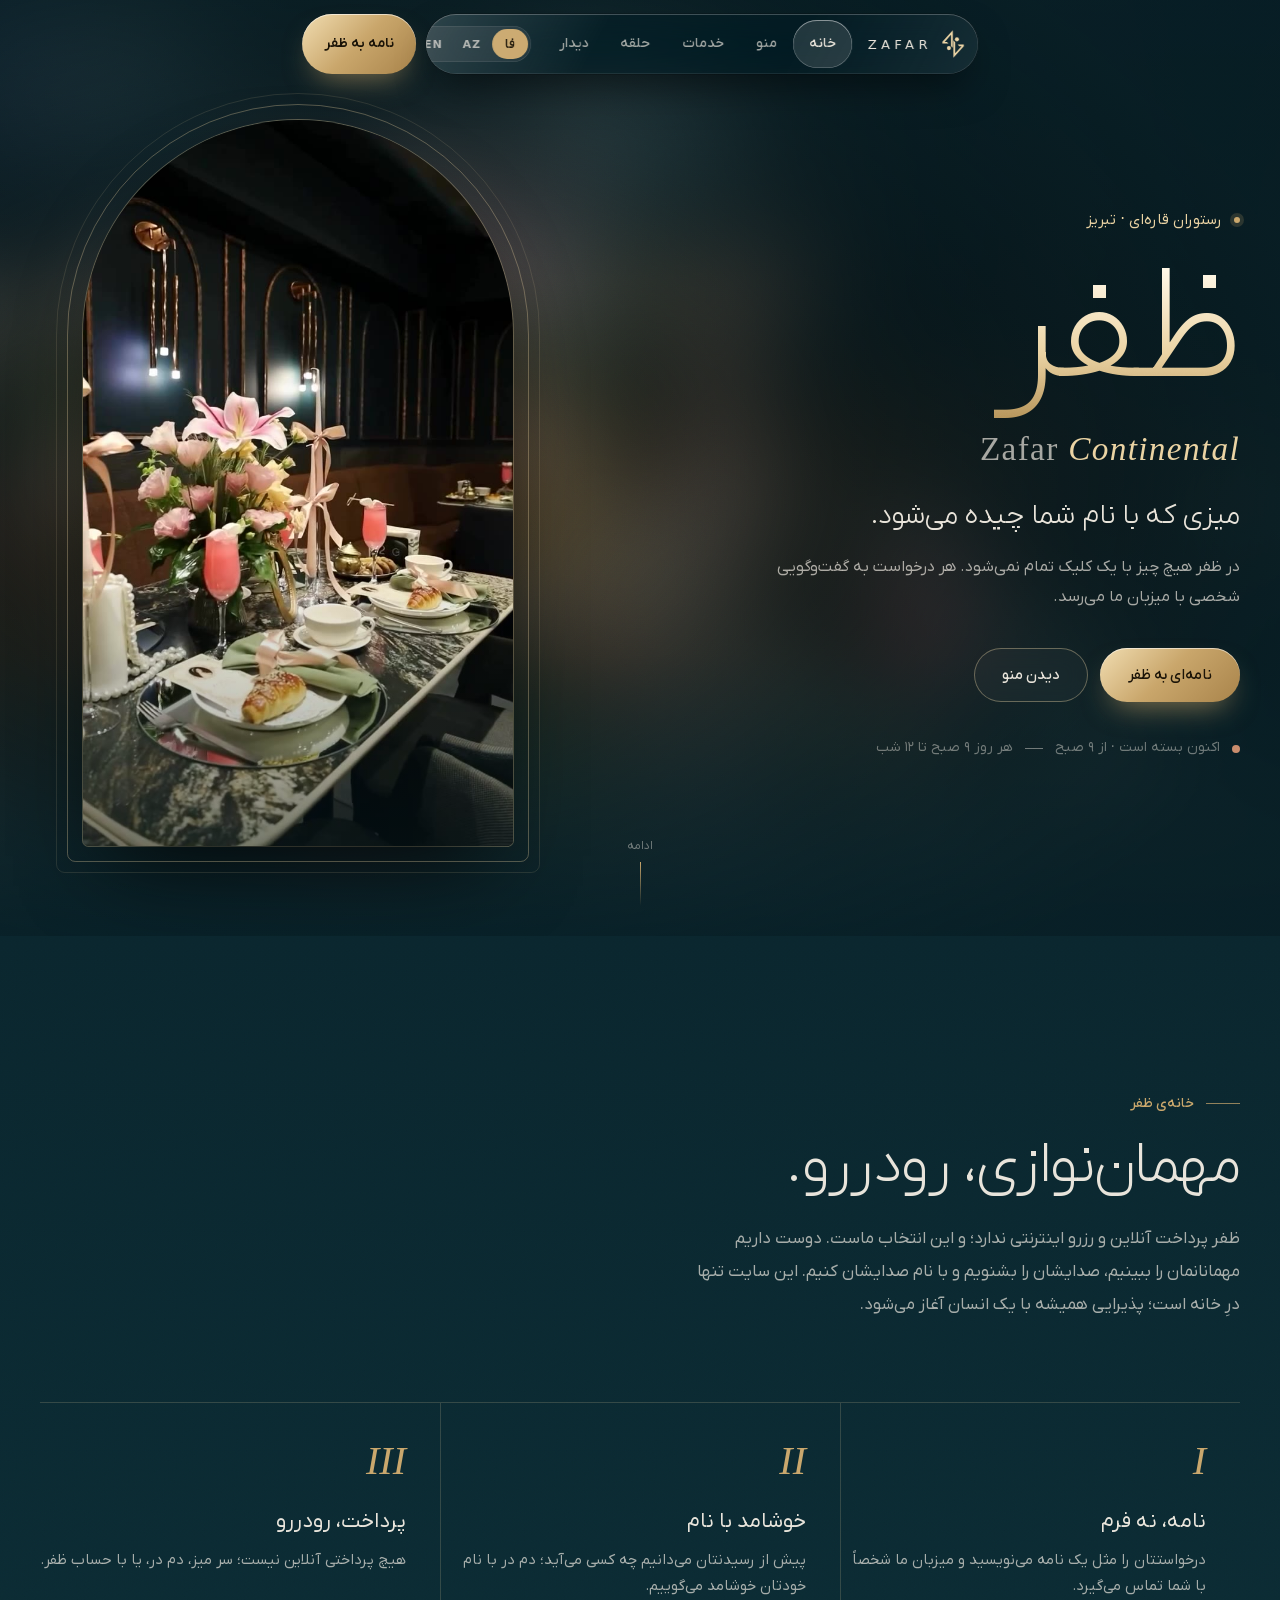
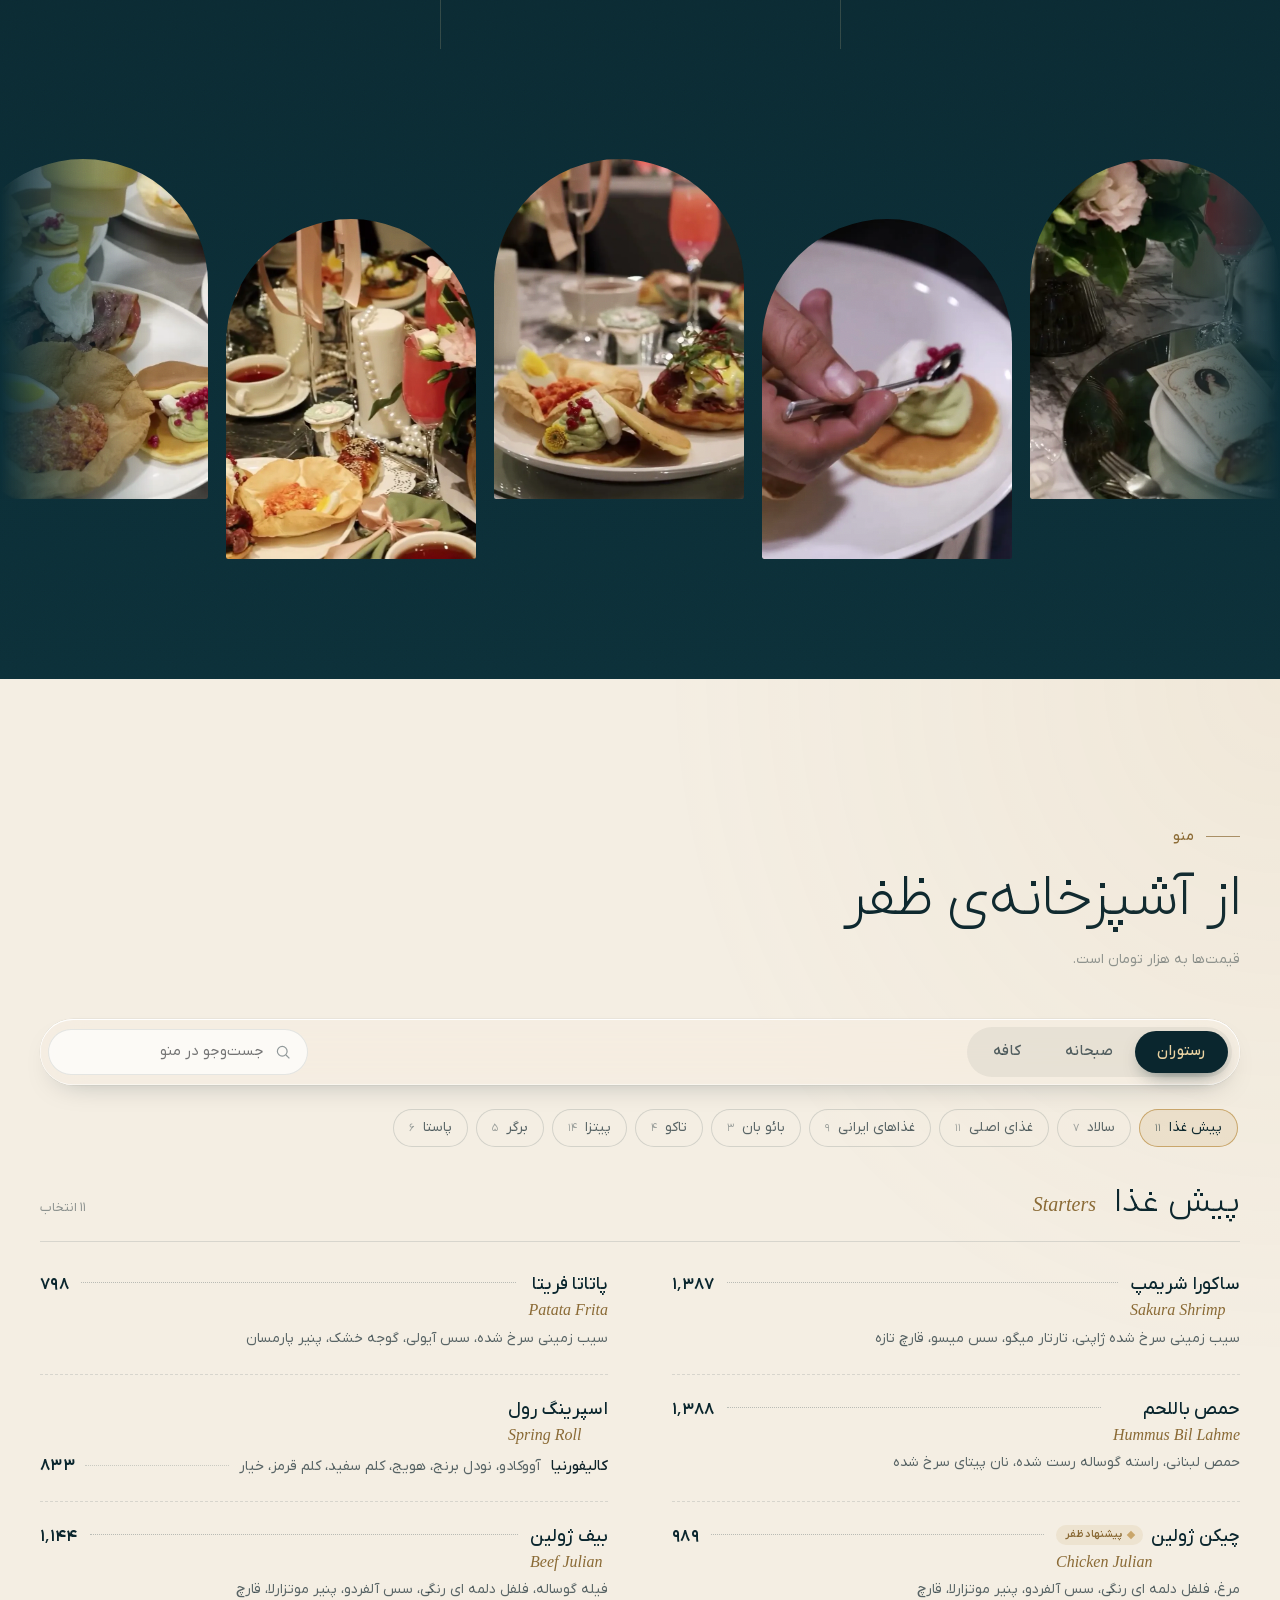
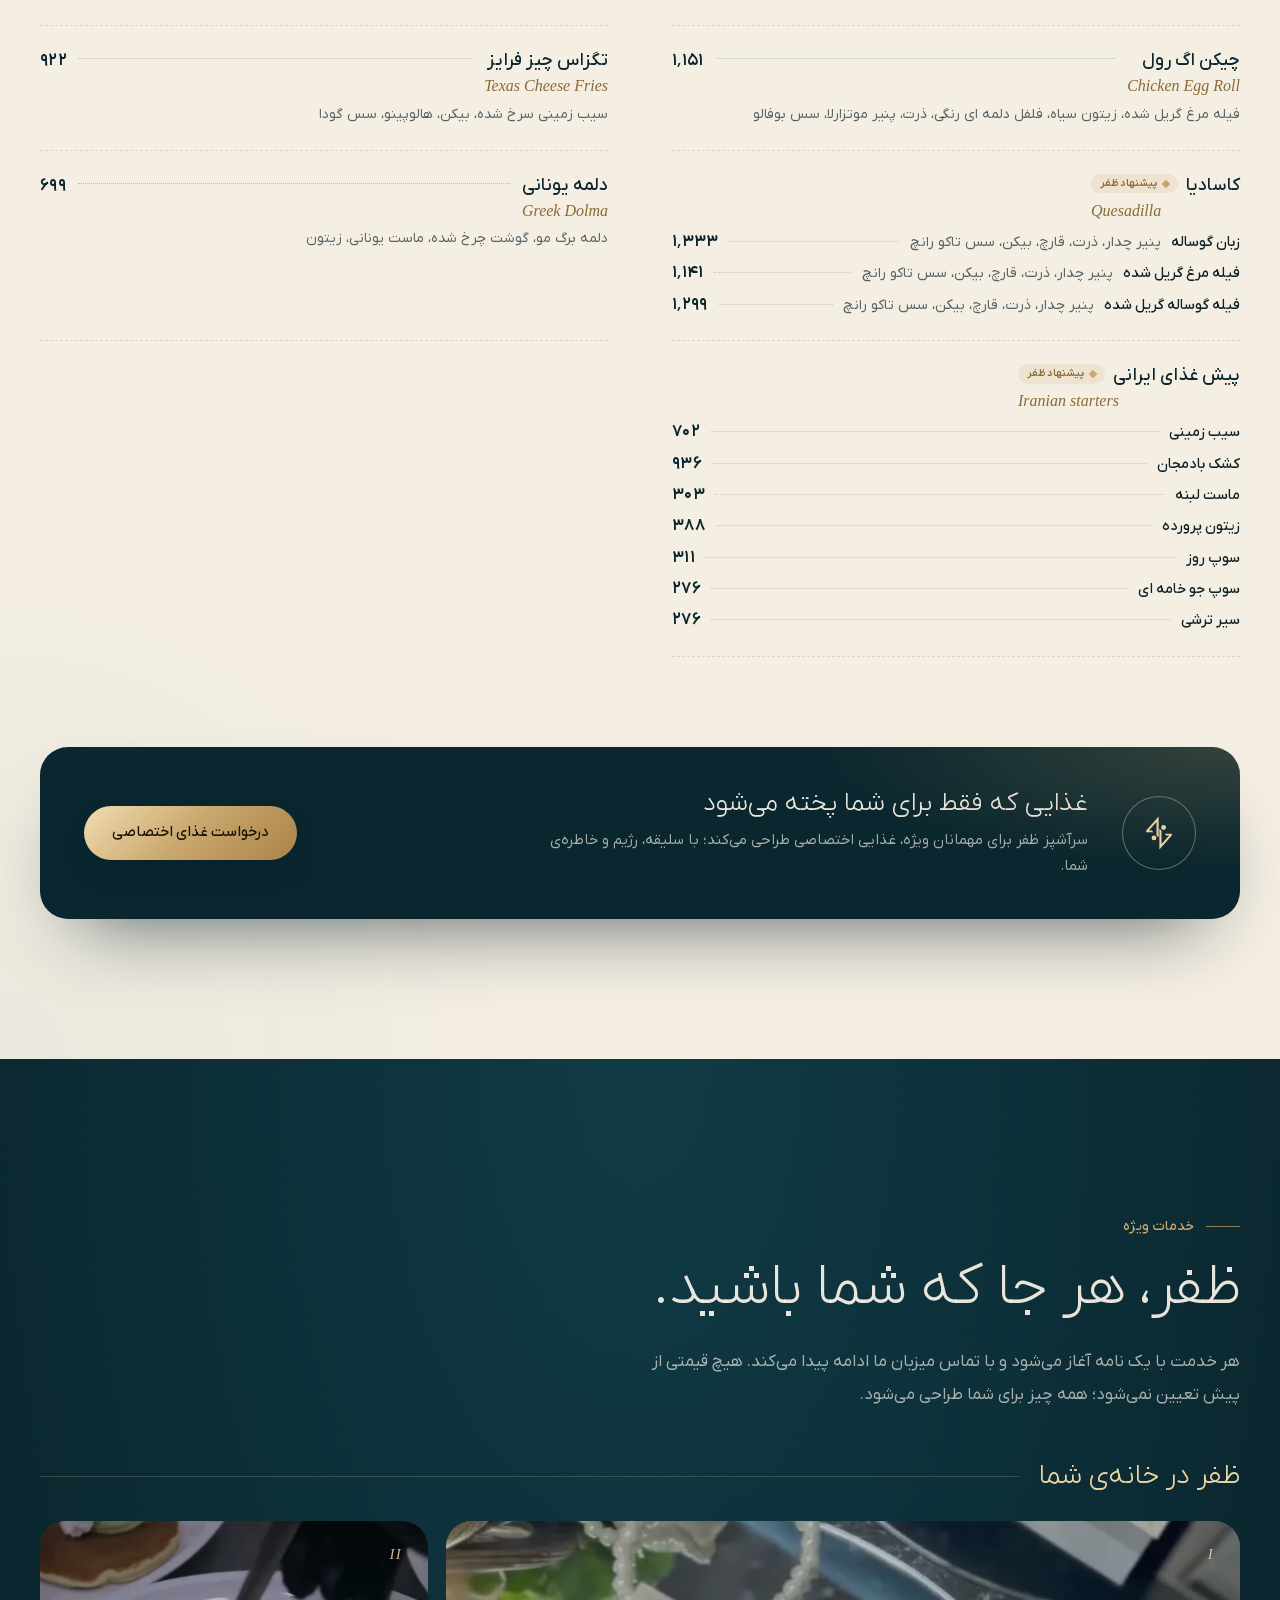
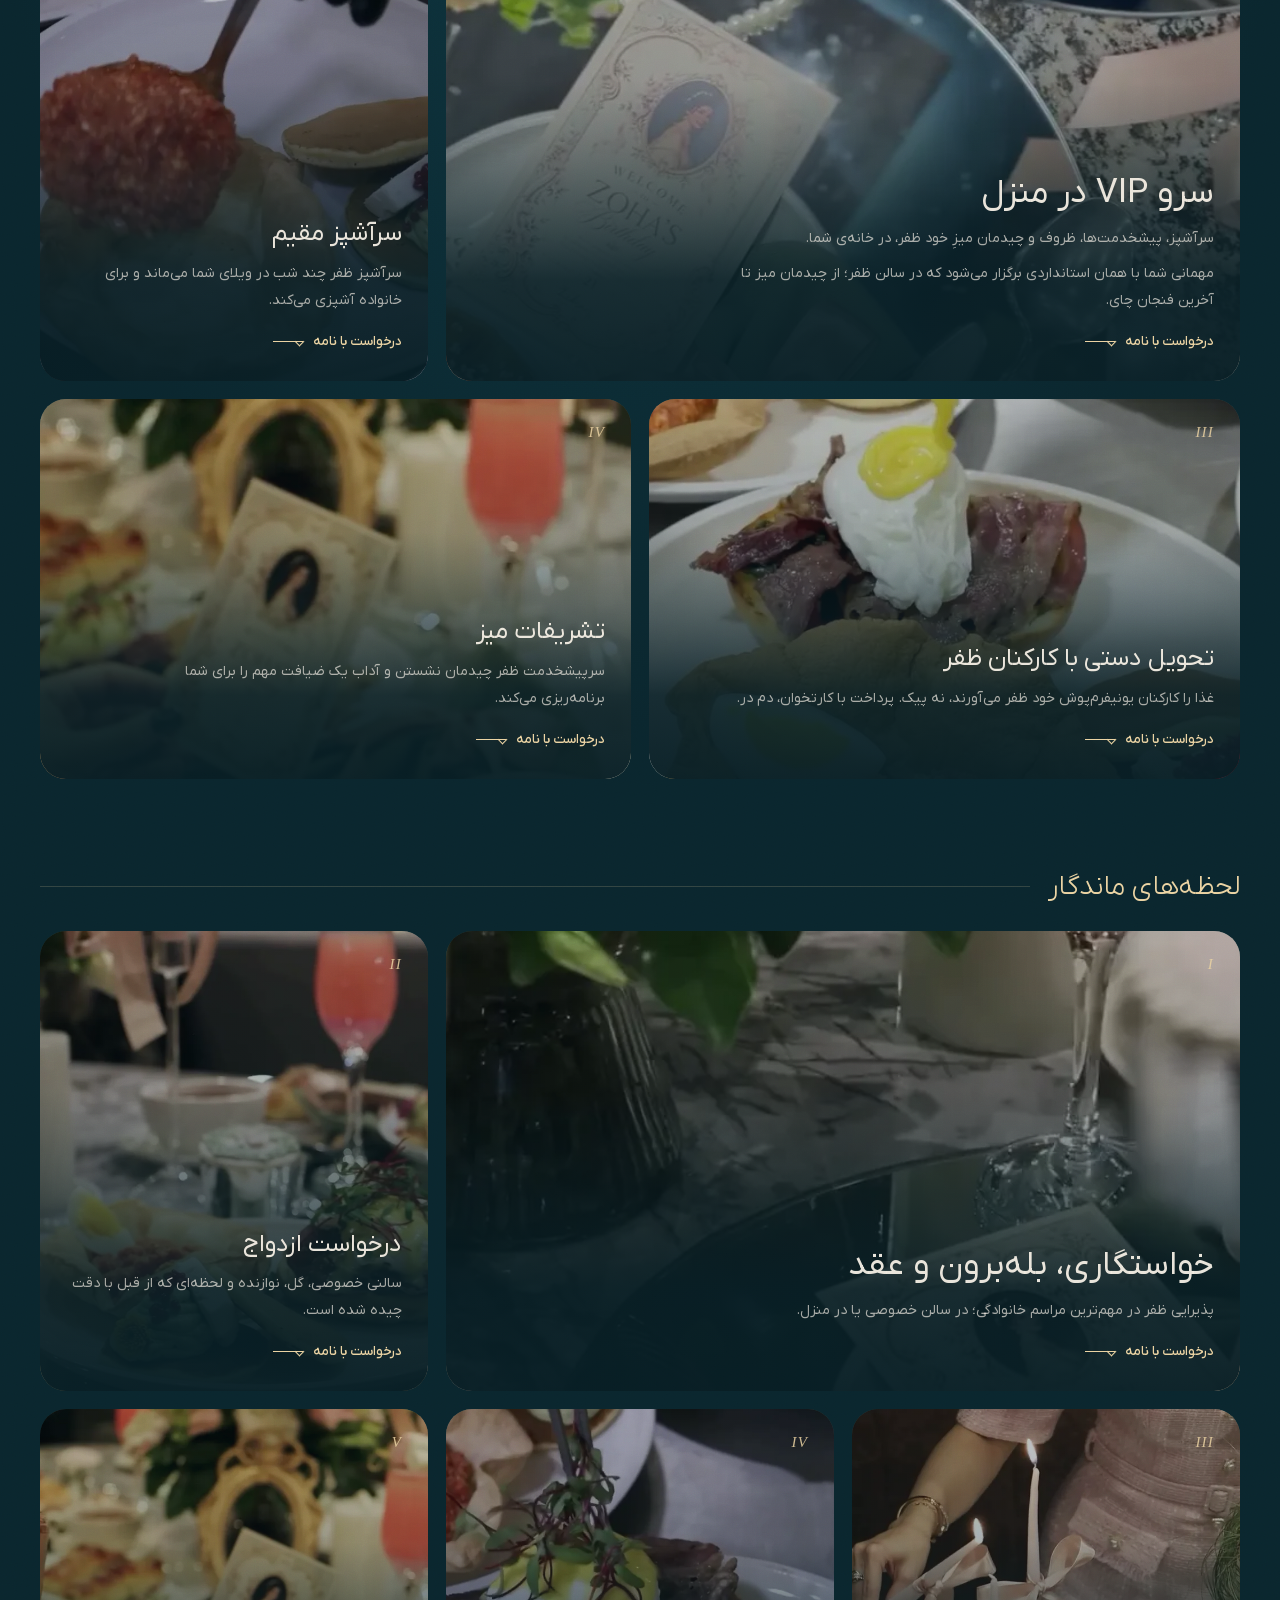
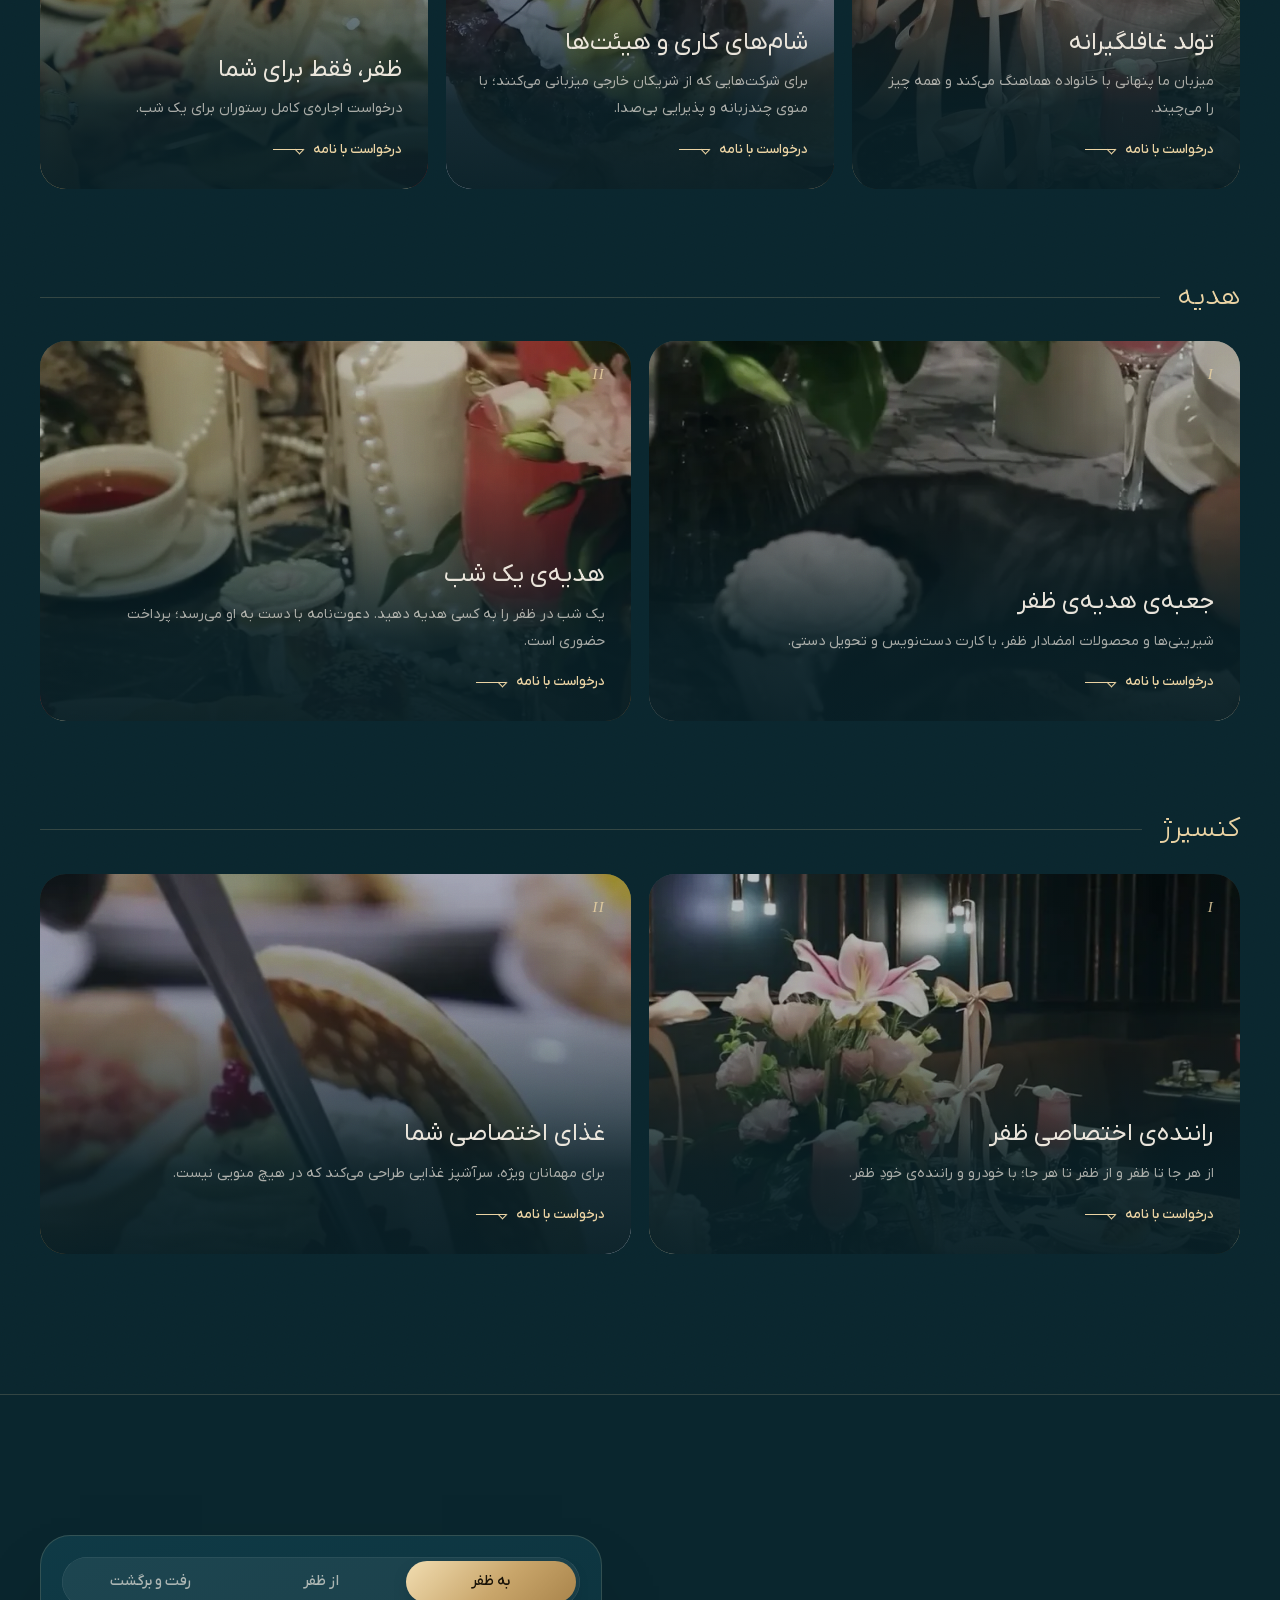
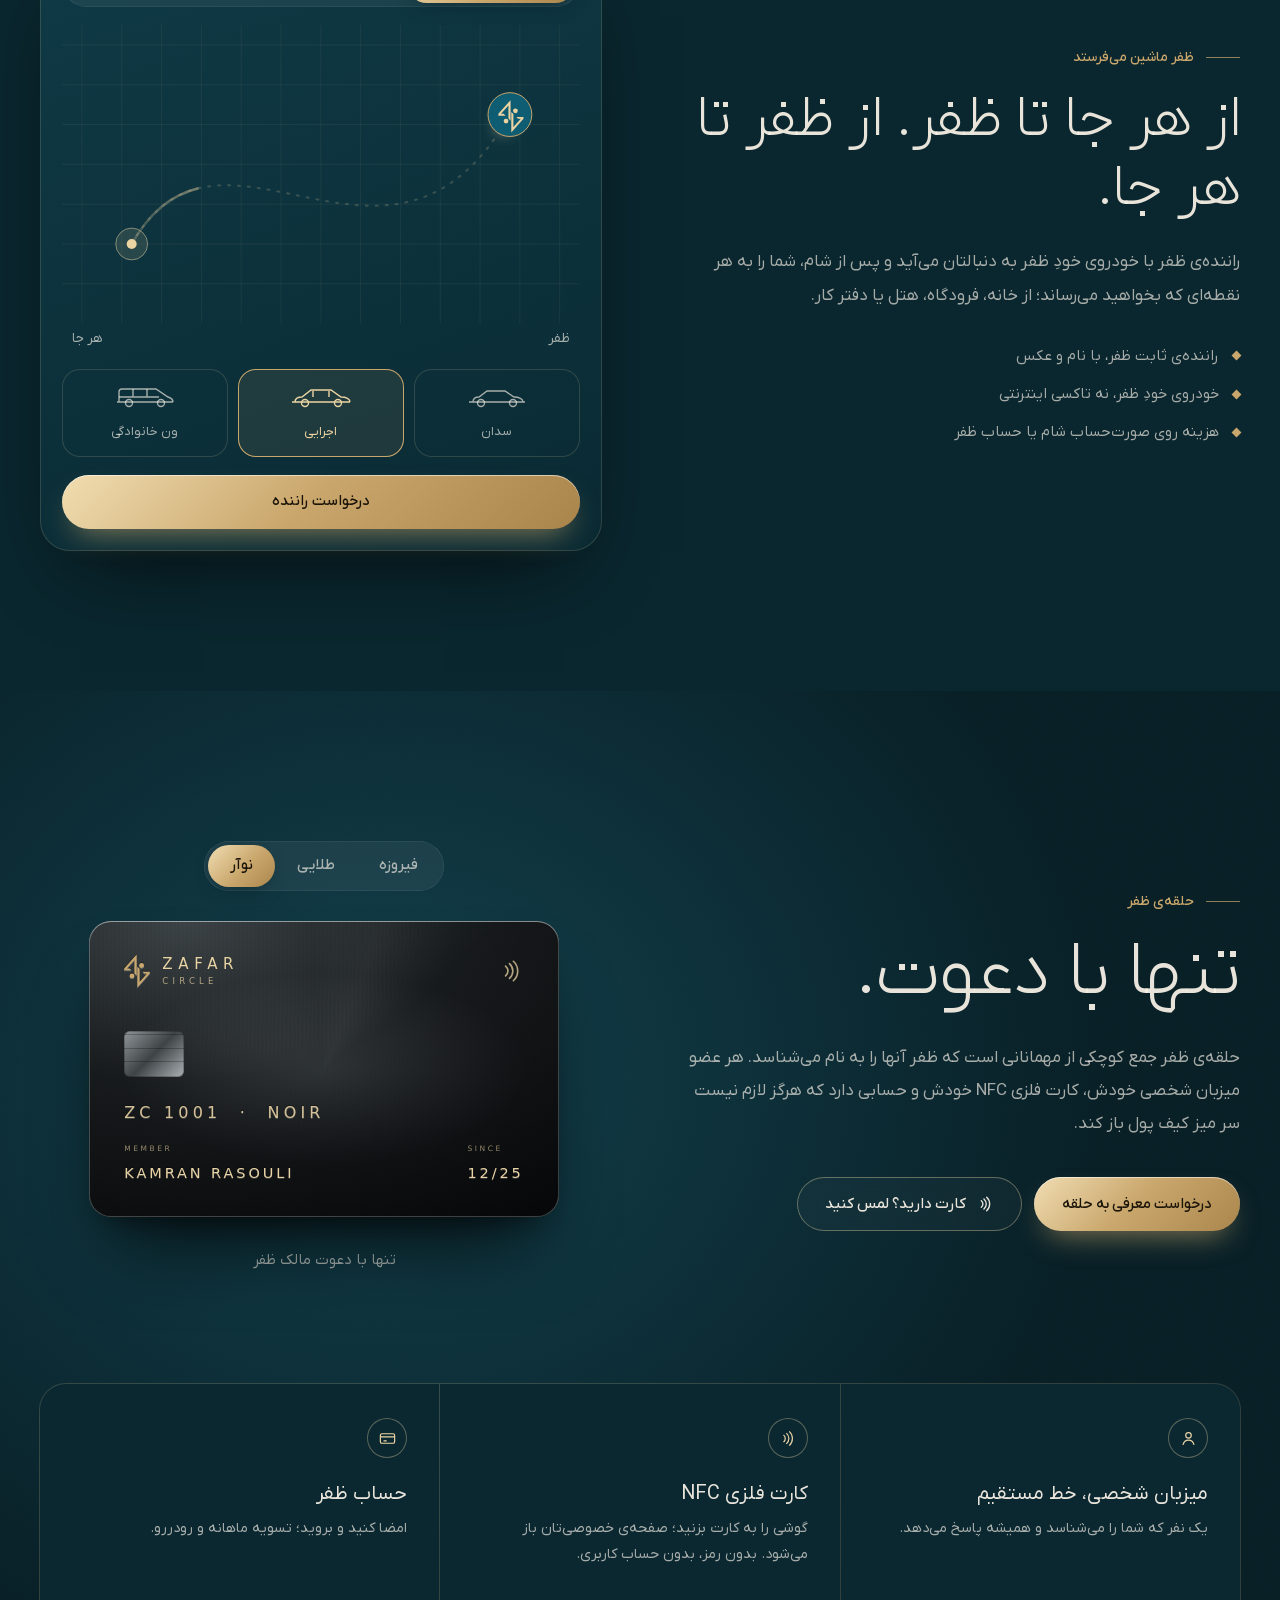
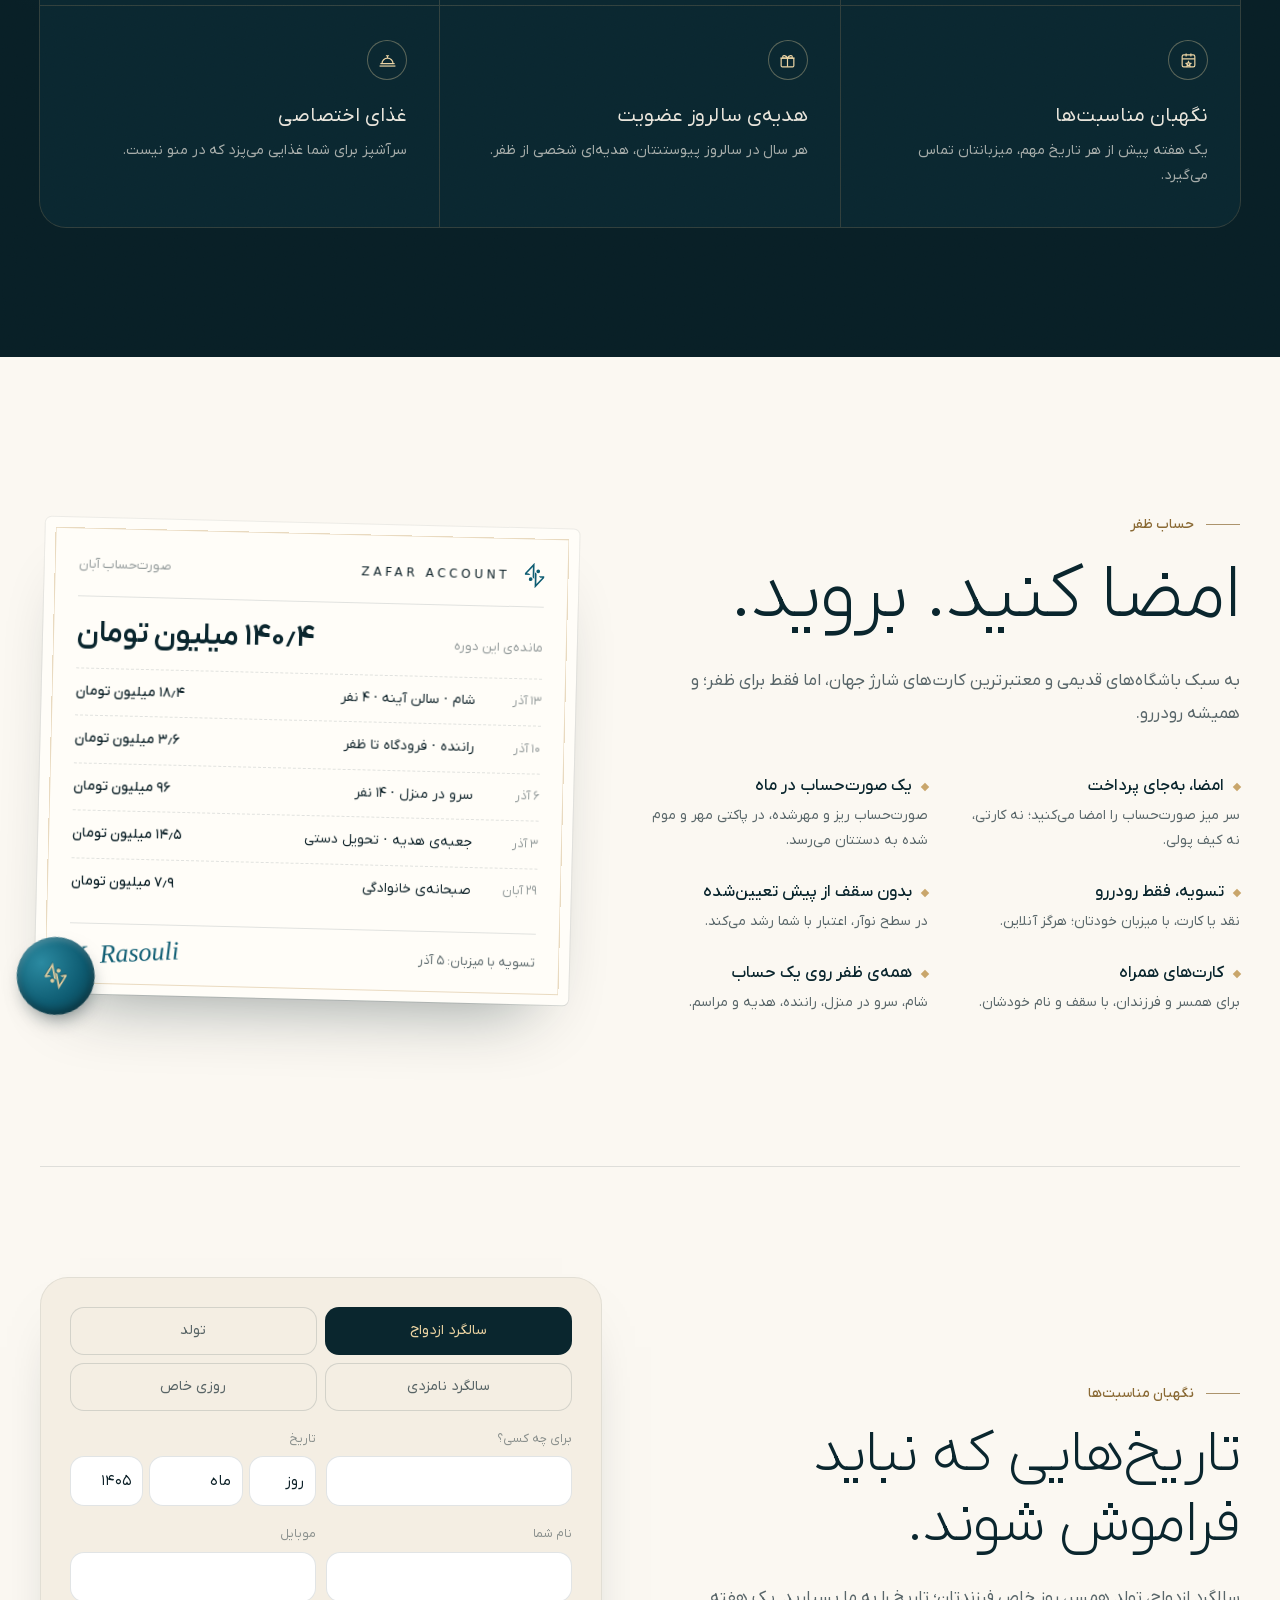
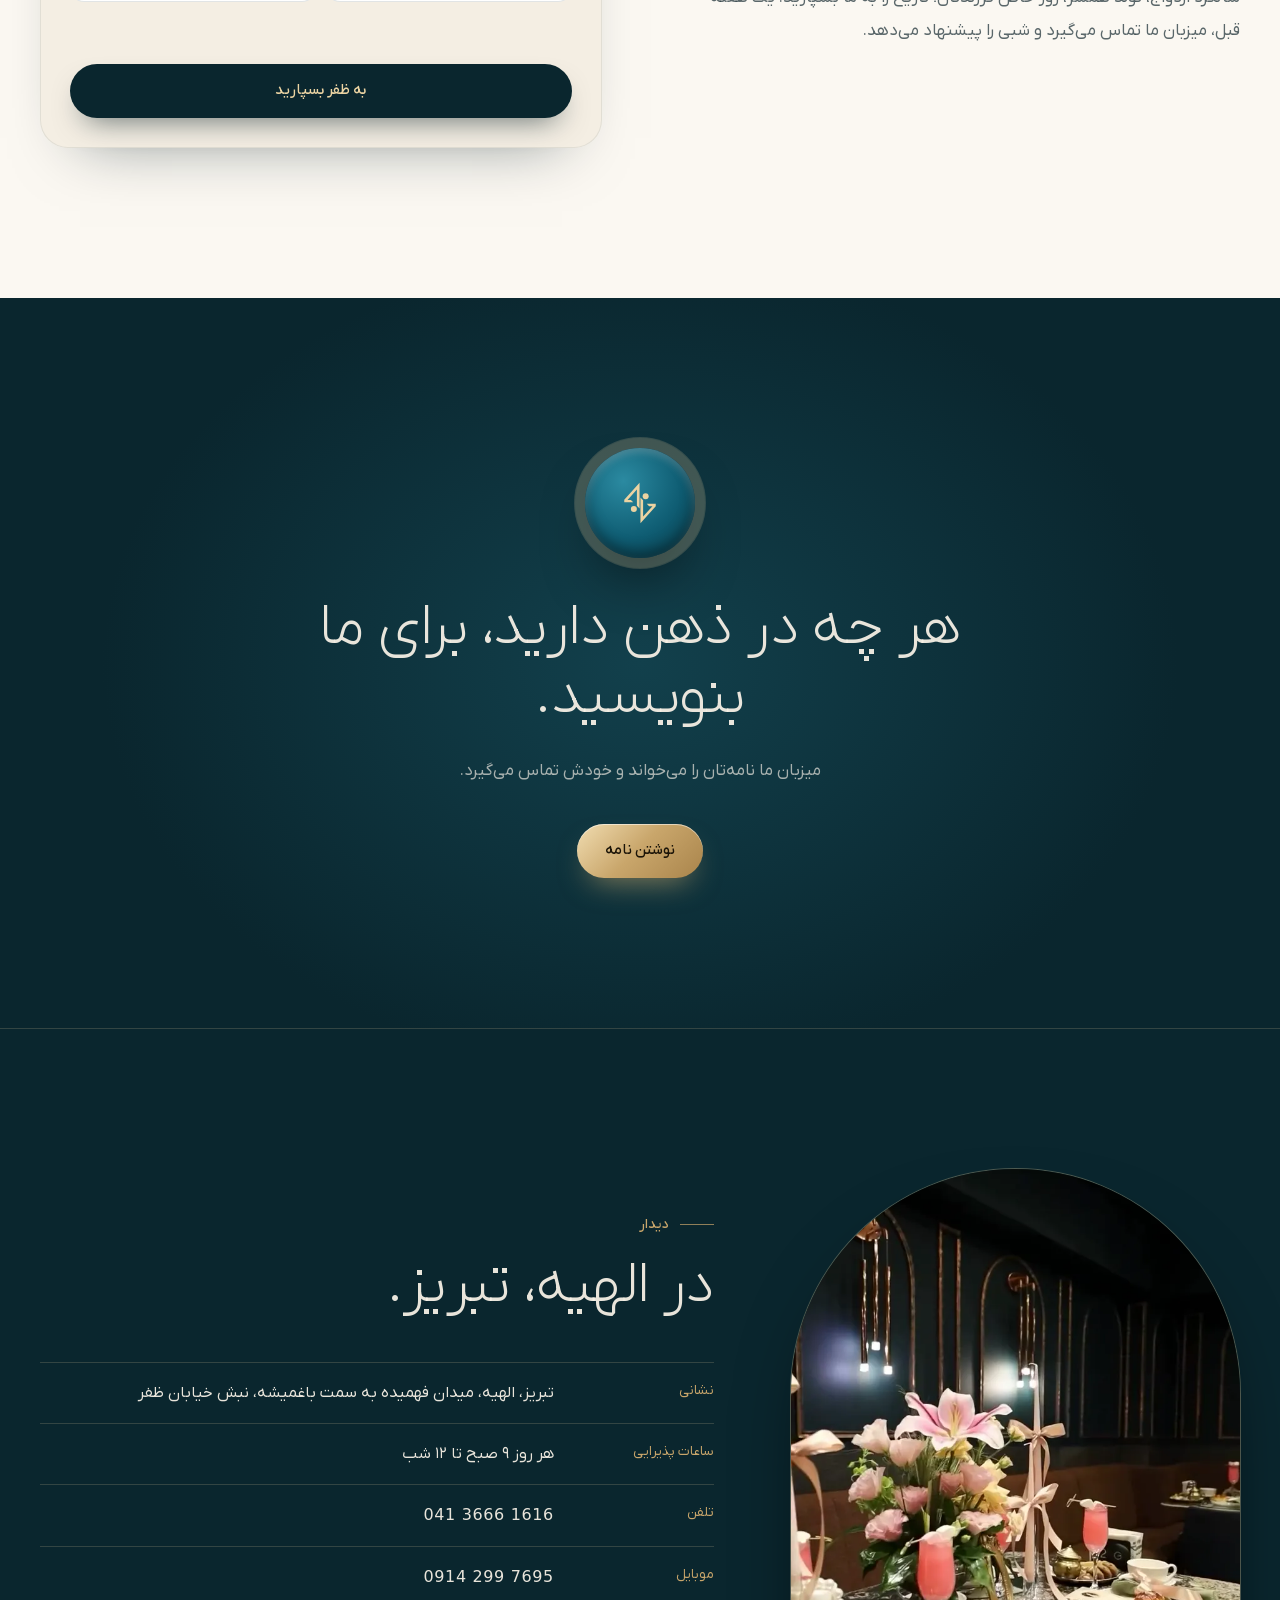
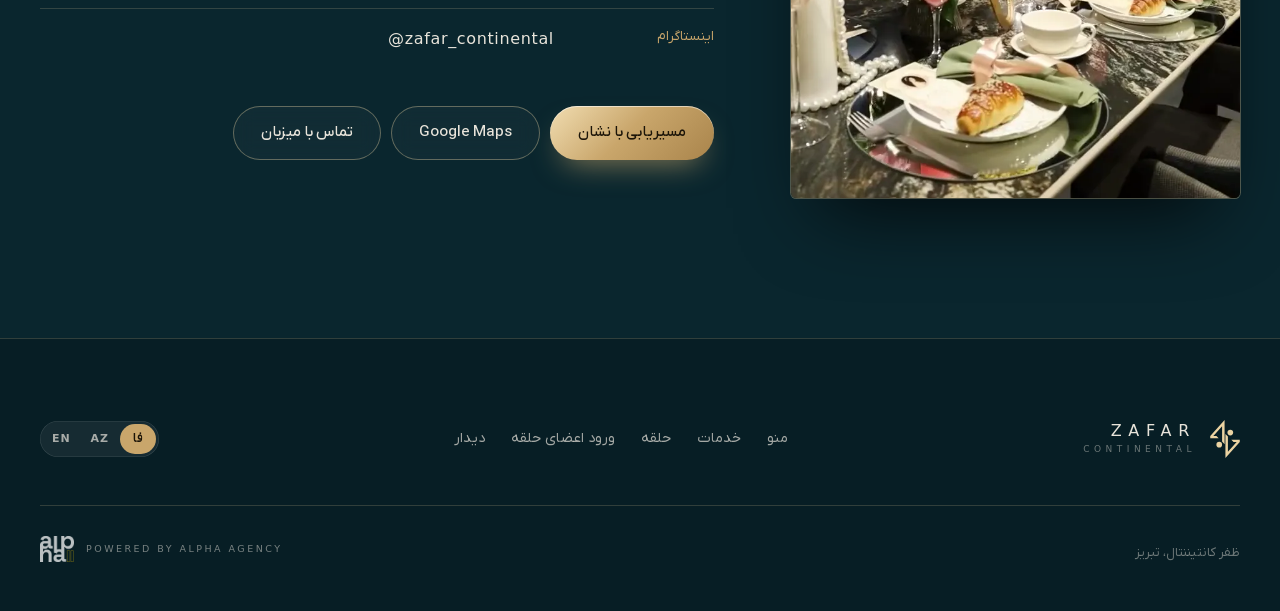
==== index.html @ aad44e23 "Zafar Continental demo: site, Circle NFC page, CEO panel" ====
<!doctype html>
<html lang="fa" dir="rtl" data-lang="fa">
<head>
<meta charset="utf-8">
<meta name="viewport" content="width=device-width,initial-scale=1,viewport-fit=cover">
<title>Zafar Continental · ظفر</title>
<meta name="description" content="رستوران قاره‌ای ظفر، تبریز. میزی که با نام شما چیده می‌شود.">
<meta name="theme-color" content="#0A262E">
<meta property="og:title" content="Zafar Continental · ظفر">
<meta property="og:description" content="رستوران قاره‌ای ظفر، تبریز">
<meta property="og:image" content="https://alphaagencydubai.github.io/zafar/assets/img/og.jpg">
<meta name="twitter:card" content="summary_large_image">
<link rel="icon" href="assets/icons/favicon.svg" type="image/svg+xml">
<link rel="apple-touch-icon" href="assets/icons/apple-touch-icon.png">
<link rel="manifest" href="manifest.webmanifest">
<link rel="preload" href="assets/fonts/yekan.woff2" as="font" type="font/woff2" crossorigin>
<link rel="preload" href="assets/fonts/cg-300.woff2" as="font" type="font/woff2" crossorigin>
<link rel="preload" href="assets/video/hero-poster.jpg" as="image">
<link rel="stylesheet" href="css/site.css?v=45792fa0ba">
<script>try{var l=localStorage.getItem("zafar.lang");var q=new URLSearchParams(location.search).get("lang");l=q||l;if(l==="az"||l==="en"){document.documentElement.lang=l==="az"?"az-Latn":"en";document.documentElement.dir="ltr";document.documentElement.dataset.lang=l}}catch(e){}</script>
<script type="module" src="js/site.js?v=45792fa0ba"></script>
</head>
<body>
<a class="skip" href="#menu" data-t="nav.menu">منو</a>

<!-- Opening: Zafar's mark draws itself in gold, the name rises, the curtain parts -->
<div id="boot" aria-hidden="true">
  <div class="boot-c">
    <div class="boot-mark"><svg class="zmark" viewBox="30 30 640 825" aria-hidden="true"><path class="mk-a" pathLength="1" d="M341 37L35 379V427H215L168 380H101L288 172V498L341 552Z"/><path class="mk-b" pathLength="1" d="M359 849L665 507V459H485L532 506H599L412 714V388L359 334Z"/><circle class="mk-c" pathLength="1" cx="227" cy="563" r="60"/><circle class="mk-d" pathLength="1" cx="463" cy="306" r="60"/></svg></div>
    <div class="boot-word"><span>Z</span><span>A</span><span>F</span><span>A</span><span>R</span></div>
    <div class="boot-sub">CONTINENTAL · ظفر</div>
  </div>
  <div class="boot-sig"><img src="assets/brand/alpha-white.png" alt="" width="34" height="26"><span>Powered by Alpha Agency</span></div>
</div>

<!-- glass navigation: a top capsule on desktop, a thumb bar on phones; it folds as you scroll down and opens as you scroll up -->
<div class="topchip" id="topchip">
  <a class="tc-mark" href="#home" aria-label="Zafar"><svg class="zmark" viewBox="30 30 640 825" aria-hidden="true"><path class="mk-a" pathLength="1" d="M341 37L35 379V427H215L168 380H101L288 172V498L341 552Z"/><path class="mk-b" pathLength="1" d="M359 849L665 507V459H485L532 506H599L412 714V388L359 334Z"/><circle class="mk-c" pathLength="1" cx="227" cy="563" r="60"/><circle class="mk-d" pathLength="1" cx="463" cy="306" r="60"/></svg></a>
  <div class="langs" role="group" data-ta="nav.lang"></div>
</div>
<nav class="gnav" id="gnav" data-tone="dark" aria-label="Zafar">
  <div class="gn-caps" id="gn-caps">
    <a class="gn-mark" href="#home" aria-label="Zafar"><svg class="zmark" viewBox="30 30 640 825" aria-hidden="true"><path class="mk-a" pathLength="1" d="M341 37L35 379V427H215L168 380H101L288 172V498L341 552Z"/><path class="mk-b" pathLength="1" d="M359 849L665 507V459H485L532 506H599L412 714V388L359 334Z"/><circle class="mk-c" pathLength="1" cx="227" cy="563" r="60"/><circle class="mk-d" pathLength="1" cx="463" cy="306" r="60"/></svg><span class="gn-word">ZAFAR</span></a>
    <div class="gn-row" id="gn-row">
      <span class="gn-lens" aria-hidden="true"></span>
      <a class="gn-tab" href="#home" data-sec="home"><i class="gn-ico" data-ico="home"></i><span data-t="nav.home">خانه</span></a>
      <a class="gn-tab" href="#menu" data-sec="menu"><i class="gn-ico" data-ico="menu"></i><span data-t="nav.menu">منو</span></a>
      <a class="gn-tab" href="#services" data-sec="services"><i class="gn-ico" data-ico="services"></i><span data-t="nav.services">خدمات</span></a>
      <a class="gn-tab" href="#circle" data-sec="circle"><i class="gn-ico" data-ico="circle"></i><span data-t="nav.circle">حلقه</span></a>
      <a class="gn-tab" href="#visit" data-sec="visit"><i class="gn-ico" data-ico="visit"></i><span data-t="nav.visit">دیدار</span></a>
    </div>
    <div class="langs gn-langs" role="group" data-ta="nav.lang"></div>
  </div>
  <button class="gn-letter" id="gn-letter" type="button"><i class="gn-ico" data-ico="letter"></i><span class="gl-s" data-t="nav.letter">نامه</span><span class="gl-l" data-t="nav.write">نامه به ظفر</span></button>
</nav>

<main id="main">
  <!-- HERO -->
  <section class="hero" id="home" data-tone="dark">
    <div class="hero-amb" aria-hidden="true"><video class="amb" muted playsinline loop preload="auto" poster="assets/video/hero-poster.jpg"><source src="assets/video/hero.mp4" type="video/mp4"></video></div>
    <div class="hero-grain" aria-hidden="true"></div>
    <div class="hero-in">
      <div class="hero-copy">
        <p class="eyebrow"><span class="dot"></span><span data-t="hero.eyebrow">رستوران قاره‌ای · تبریز</span></p>
        <p class="greet" id="greet" hidden></p>
        <h1 class="hero-title"><span class="ht-fa">ظفر</span><span class="ht-lat">Zafar <em>Continental</em></span></h1>
        <p class="hero-lead" data-t="hero.lead">میزی که با نام شما چیده می‌شود.</p>
        <p class="hero-sub" data-t="hero.sub"></p>
        <div class="hero-cta">
          <button class="btn gold" type="button" data-letter="visit"><span data-t="hero.cta">نامه‌ای به ظفر</span></button>
          <a class="btn ghost" href="#menu"><span data-t="hero.menu">دیدن منو</span></a>
        </div>
        <div class="hero-meta"><span class="open-dot" id="open-dot"></span><span id="open-txt"></span><span class="sep"></span><span data-t="open.hours"></span></div>
      </div>
      <figure class="hero-arch">
        <div class="arch-frame"><video class="hv" muted playsinline loop autoplay preload="auto" poster="assets/video/hero-poster.jpg"><source src="assets/video/hero.mp4" type="video/mp4"></video></div>
        <span class="arch-line" aria-hidden="true"></span>
      </figure>
    </div>
    <a class="hero-scroll" href="#house"><span data-t="hero.scroll">ادامه</span><i></i></a>
  </section>

  <!-- HOUSE -->
  <section class="house" id="house" data-tone="dark">
    <div class="wrap">
      <div class="house-head reveal">
        <p class="kicker" data-t="house.k"></p>
        <h2 class="h2" data-t="house.t"></h2>
        <p class="lede" data-t="house.p"></p>
      </div>
      <ol class="rituals">
        <li class="reveal"><span class="r-n">I</span><h3 data-t="rit.1t"></h3><p data-t="rit.1p"></p></li>
        <li class="reveal"><span class="r-n">II</span><h3 data-t="rit.2t"></h3><p data-t="rit.2p"></p></li>
        <li class="reveal"><span class="r-n">III</span><h3 data-t="rit.3t"></h3><p data-t="rit.3p"></p></li>
      </ol>
    </div>
    <div class="strip" aria-hidden="true">
      <div class="strip-in">
        <img src="assets/img/s_2.6.webp" alt="" loading="lazy"><img src="assets/img/s_4.6.webp" alt="" loading="lazy"><img src="assets/img/s_10.6.webp" alt="" loading="lazy"><img src="assets/img/s_12.6.webp" alt="" loading="lazy"><img src="assets/img/s_6.6.webp" alt="" loading="lazy"><img src="assets/img/s_14.2.webp" alt="" loading="lazy">
      </div>
    </div>
  </section>

  <!-- MENU -->
  <section class="menu" id="menu" data-tone="light">
    <div class="wrap">
      <div class="sec-head reveal">
        <p class="kicker" data-t="menu.k"></p>
        <h2 class="h2" data-t="menu.t"></h2>
        <p class="note" data-t="menu.note"></p>
      </div>
      <div class="menu-bar" id="menu-bar">
        <div class="seg" id="menu-tabs" role="tablist"></div>
        <label class="msearch"><svg viewBox="0 0 24 24" aria-hidden="true"><circle cx="11" cy="11" r="6.5"/><path d="M16 16l4.5 4.5"/></svg><input id="msearch" type="search" data-tp="menu.search" autocomplete="off"></label>
      </div>
      <div class="cats" id="menu-cats"></div>
      <div class="menu-body" id="menu-body"></div>
      <aside class="bespoke reveal">
        <div class="bs-art"><svg class="zmark" viewBox="30 30 640 825" aria-hidden="true"><path class="mk-a" pathLength="1" d="M341 37L35 379V427H215L168 380H101L288 172V498L341 552Z"/><path class="mk-b" pathLength="1" d="M359 849L665 507V459H485L532 506H599L412 714V388L359 334Z"/><circle class="mk-c" pathLength="1" cx="227" cy="563" r="60"/><circle class="mk-d" pathLength="1" cx="463" cy="306" r="60"/></svg></div>
        <div><h3 data-t="menu.bespoke"></h3><p data-t="menu.bespokeP"></p></div>
        <button class="btn ink" type="button" data-letter="bespoke"><span data-t="menu.bespokeB"></span></button>
      </aside>
    </div>
  </section>

  <!-- SERVICES -->
  <section class="services" id="services" data-tone="dark">
    <div class="wrap">
      <div class="sec-head reveal">
        <p class="kicker" data-t="svc.k"></p>
        <h2 class="h2" data-t="svc.t"></h2>
        <p class="lede narrow" data-t="svc.p"></p>
      </div>
      <div class="svc-groups" id="svc-groups"></div>
    </div>
  </section>

  <!-- CHAUFFEUR -->
  <section class="chauffeur" id="chauffeur" data-tone="dark">
    <div class="wrap car-grid">
      <div class="car-copy reveal">
        <p class="kicker" data-t="car.k"></p>
        <h2 class="h2" data-t="car.t"></h2>
        <p class="lede" data-t="car.p"></p>
        <ul class="ticks"><li data-t="car.f1"></li><li data-t="car.f2"></li><li data-t="car.f3"></li></ul>
      </div>
      <div class="route reveal" id="route">
        <div class="seg seg-dark" id="car-dir" role="tablist"></div>
        <svg class="route-map" viewBox="0 0 520 300" aria-hidden="true">
          <defs><linearGradient id="rg" x1="0" x2="1"><stop offset="0" stop-color="#E7CF9E" stop-opacity=".2"/><stop offset=".5" stop-color="#E7CF9E"/><stop offset="1" stop-color="#E7CF9E" stop-opacity=".2"/></linearGradient></defs>
          <g class="rm-grid"><line x1="20" y1="0" x2="20" y2="300"/><line x1="60" y1="0" x2="60" y2="300"/><line x1="100" y1="0" x2="100" y2="300"/><line x1="140" y1="0" x2="140" y2="300"/><line x1="180" y1="0" x2="180" y2="300"/><line x1="220" y1="0" x2="220" y2="300"/><line x1="260" y1="0" x2="260" y2="300"/><line x1="300" y1="0" x2="300" y2="300"/><line x1="340" y1="0" x2="340" y2="300"/><line x1="380" y1="0" x2="380" y2="300"/><line x1="420" y1="0" x2="420" y2="300"/><line x1="460" y1="0" x2="460" y2="300"/><line x1="500" y1="0" x2="500" y2="300"/><line x1="0" y1="20" x2="520" y2="20"/><line x1="0" y1="60" x2="520" y2="60"/><line x1="0" y1="100" x2="520" y2="100"/><line x1="0" y1="140" x2="520" y2="140"/><line x1="0" y1="180" x2="520" y2="180"/><line x1="0" y1="220" x2="520" y2="220"/><line x1="0" y1="260" x2="520" y2="260"/></g>
          <path id="rpath" class="rm-path" d="M70 220 C 160 60, 330 300, 450 90"/>
          <path class="rm-run" d="M70 220 C 160 60, 330 300, 450 90"/>
          <circle class="rm-car" r="7"><animateMotion dur="5.5s" repeatCount="indefinite" keyPoints="0;1" keyTimes="0;1" calcMode="spline" keySplines=".45 0 .25 1"><mpath href="#rpath"/></animateMotion></circle>
          <g class="rm-pin a" transform="translate(70 220)"><circle r="16"/><circle r="5" class="c"/></g>
          <g class="rm-pin b" transform="translate(450 90)"><circle r="22"/><g transform="translate(-13 -16) scale(.04)"><path class="mk-a" pathLength="1" d="M341 37L35 379V427H215L168 380H101L288 172V498L341 552Z"/><path class="mk-b" pathLength="1" d="M359 849L665 507V459H485L532 506H599L412 714V388L359 334Z"/><circle class="mk-c" pathLength="1" cx="227" cy="563" r="60"/><circle class="mk-d" pathLength="1" cx="463" cy="306" r="60"/></g></g>
        </svg>
        <div class="route-l"><span id="rl-a"></span><span id="rl-b"></span></div>
        <div class="cars" id="cars"></div>
        <button class="btn gold wide" type="button" id="car-cta"><span data-t="car.cta"></span></button>
      </div>
    </div>
  </section>

  <!-- CIRCLE -->
  <section class="circle" id="circle" data-tone="dark">
    <div class="wrap">
      <div class="cir-grid">
        <div class="cir-copy reveal">
          <p class="kicker" data-t="cir.k"></p>
          <h2 class="h2 big" data-t="cir.t"></h2>
          <p class="lede" data-t="cir.p"></p>
          <div class="cir-cta">
            <button class="btn gold" type="button" data-letter="circle"><span data-t="cir.req"></span></button>
            <a class="btn ghost" href="member.html"><span class="nfc-i"></span><span data-t="cir.tap"></span></a>
          </div>
        </div>
        <div class="cir-stage reveal" id="cir-stage">
          <div class="tier-pick seg seg-dark" id="tier-pick" role="tablist"></div>
          <div class="card-slot" id="card-slot"></div>
          <p class="tier-line" id="tier-line"></p>
        </div>
      </div>
      <ul class="perks" id="perks"></ul>
    </div>
  </section>

  <!-- ACCOUNT -->
  <section class="account" id="account" data-tone="light">
    <div class="wrap acc-grid">
      <div class="acc-copy reveal">
        <p class="kicker" data-t="acc.k"></p>
        <h2 class="h2 big" data-t="acc.t"></h2>
        <p class="lede" data-t="acc.p"></p>
        <div class="acc-feats" id="acc-feats"></div>
      </div>
      <div class="stmt reveal" id="stmt"></div>
    </div>
  </section>

  <!-- OCCASIONS -->
  <section class="occasions" id="occasions" data-tone="light">
    <div class="wrap occ-grid">
      <div class="reveal">
        <p class="kicker" data-t="occ.k"></p>
        <h2 class="h2" data-t="occ.t"></h2>
        <p class="lede" data-t="occ.p"></p>
      </div>
      <form class="occ-card reveal" id="occ-form" novalidate></form>
    </div>
  </section>

  <!-- LETTER CTA -->
  <section class="cta" id="write" data-tone="dark">
    <div class="cta-in reveal">
      <div class="seal-big"><svg class="zmark" viewBox="30 30 640 825" aria-hidden="true"><path class="mk-a" pathLength="1" d="M341 37L35 379V427H215L168 380H101L288 172V498L341 552Z"/><path class="mk-b" pathLength="1" d="M359 849L665 507V459H485L532 506H599L412 714V388L359 334Z"/><circle class="mk-c" pathLength="1" cx="227" cy="563" r="60"/><circle class="mk-d" pathLength="1" cx="463" cy="306" r="60"/></svg></div>
      <h2 class="h2" data-t="cta.t"></h2>
      <p class="lede" data-t="cta.p"></p>
      <button class="btn gold" type="button" data-letter="visit"><span data-t="cta.b"></span></button>
    </div>
  </section>

  <!-- VISIT -->
  <section class="visit" id="visit" data-tone="dark">
    <div class="wrap vis-grid">
      <figure class="vis-arch reveal"><img src="assets/img/s_0.4.webp" alt="" loading="lazy"></figure>
      <div class="vis-copy reveal">
        <p class="kicker" data-t="vis.k"></p>
        <h2 class="h2" data-t="vis.t"></h2>
        <dl class="vis-dl">
          <div><dt data-t="vis.addrL"></dt><dd data-t="vis.addr"></dd></div>
          <div><dt data-t="vis.hours"></dt><dd data-t="open.hours"></dd></div>
          <div><dt data-t="vis.phone"></dt><dd><a class="lat" href="tel:+984136661616" dir="ltr">041 3666 1616</a></dd></div>
          <div><dt data-t="vis.mobile"></dt><dd><a class="lat" href="tel:+989142997695" dir="ltr">0914 299 7695</a></dd></div>
          <div><dt data-t="vis.ig"></dt><dd><a class="lat" href="https://instagram.com/zafar_continental" target="_blank" rel="noopener" dir="ltr">@zafar_continental</a></dd></div>
        </dl>
        <div class="vis-cta">
          <a class="btn gold" href="https://neshan.org/maps/search/%D8%B1%D8%B3%D8%AA%D9%88%D8%B1%D8%A7%D9%86%20%D8%B8%D9%81%D8%B1%20%D8%AA%D8%A8%D8%B1%DB%8C%D8%B2" target="_blank" rel="noopener"><span data-t="vis.neshan"></span></a>
          <a class="btn ghost" href="https://www.google.com/maps/search/?api=1&query=Zafar+Continental+Restaurant+Tabriz" target="_blank" rel="noopener">Google Maps</a>
          <a class="btn ghost" href="tel:+984136661616"><span data-t="vis.call"></span></a>
        </div>
      </div>
    </div>
  </section>
</main>

<footer class="foot" data-tone="dark">
  <div class="wrap foot-in">
    <div class="foot-brand"><svg class="zmark" viewBox="30 30 640 825" aria-hidden="true"><path class="mk-a" pathLength="1" d="M341 37L35 379V427H215L168 380H101L288 172V498L341 552Z"/><path class="mk-b" pathLength="1" d="M359 849L665 507V459H485L532 506H599L412 714V388L359 334Z"/><circle class="mk-c" pathLength="1" cx="227" cy="563" r="60"/><circle class="mk-d" pathLength="1" cx="463" cy="306" r="60"/></svg><div><b>ZAFAR</b><small>CONTINENTAL</small></div></div>
    <div class="foot-links">
      <a href="#menu" data-t="nav.menu"></a><a href="#services" data-t="nav.services"></a><a href="#circle" data-t="nav.circle"></a><a href="member.html" data-t="foot.member"></a><a href="#visit" data-t="nav.visit"></a>
    </div>
    <div class="langs foot-langs" role="group" data-ta="nav.lang"></div>
  </div>
  <div class="wrap foot-base"><span data-t="foot.rights"></span><span class="foot-sig"><a class="alpha-sig" href="https://alphaa.agency" target="_blank" rel="noopener"><img src="assets/brand/alpha-white.png" alt="Alpha Agency" width="34" height="26" loading="lazy"><span>Powered by Alpha Agency</span></a></span></div>
</footer>

<!-- the letter -->
<div class="sheet" id="sheet" role="dialog" aria-modal="true" aria-labelledby="let-dear" hidden>
  <div class="sheet-bg" data-close></div>
  <div class="sheet-panel" id="sheet-panel"></div>
</div>
<div class="toast" id="toast" role="status" aria-live="polite"></div>
</body>
</html>
---- css/site.css ----
/* Zafar Continental — Alpha Agency. Deep teal, champagne gold, ivory paper. */
@font-face { font-family: "ZY"; src: url(../assets/fonts/yekan.woff2) format("woff2"); font-weight: 100 1000; font-display: swap; }
@font-face { font-family: "CG"; src: url(../assets/fonts/cg-300.woff2) format("woff2"); font-weight: 300; font-display: swap; unicode-range: U+0000-00FF,U+0131,U+0152-0153,U+02BB-02BC,U+02C6,U+02DA,U+02DC,U+2000-206F,U+20AC,U+2122,U+2212; }
@font-face { font-family: "CG"; src: url(../assets/fonts/cg-300-ext.woff2) format("woff2"); font-weight: 300; font-display: swap; unicode-range: U+0100-02BA,U+02BD-02C5,U+02C7-02CC,U+02CE-02D7,U+02DD-02FF,U+1E00-1E9F; }
@font-face { font-family: "CG"; src: url(../assets/fonts/cg-400.woff2) format("woff2"); font-weight: 400; font-display: swap; unicode-range: U+0000-00FF,U+0131,U+0152-0153,U+2000-206F,U+20AC,U+2122; }
@font-face { font-family: "CG"; src: url(../assets/fonts/cg-400-ext.woff2) format("woff2"); font-weight: 400; font-display: swap; unicode-range: U+0100-02BA,U+02BD-02FF,U+1E00-1E9F; }
@font-face { font-family: "CG"; src: url(../assets/fonts/cg-500.woff2) format("woff2"); font-weight: 500; font-display: swap; unicode-range: U+0000-00FF,U+0131,U+0152-0153,U+2000-206F,U+20AC,U+2122; }
@font-face { font-family: "CG"; src: url(../assets/fonts/cg-500-ext.woff2) format("woff2"); font-weight: 500; font-display: swap; unicode-range: U+0100-02BA,U+02BD-02FF,U+1E00-1E9F; }
@font-face { font-family: "CG"; src: url(../assets/fonts/cg-600.woff2) format("woff2"); font-weight: 600; font-display: swap; unicode-range: U+0000-00FF,U+0131,U+0152-0153,U+2000-206F,U+20AC,U+2122; }
@font-face { font-family: "CG"; src: url(../assets/fonts/cg-600-ext.woff2) format("woff2"); font-weight: 600; font-display: swap; unicode-range: U+0100-02BA,U+02BD-02FF,U+1E00-1E9F; }
@font-face { font-family: "CG"; font-style: italic; src: url(../assets/fonts/cg-300-i.woff2) format("woff2"); font-weight: 300; font-display: swap; unicode-range: U+0000-00FF,U+0131,U+2000-206F; }
@font-face { font-family: "CG"; font-style: italic; src: url(../assets/fonts/cg-300-i-ext.woff2) format("woff2"); font-weight: 300; font-display: swap; unicode-range: U+0100-02FF; }
@font-face { font-family: "CG"; font-style: italic; src: url(../assets/fonts/cg-400-i.woff2) format("woff2"); font-weight: 400; font-display: swap; unicode-range: U+0000-00FF,U+0131,U+2000-206F; }
@font-face { font-family: "CG"; font-style: italic; src: url(../assets/fonts/cg-400-i-ext.woff2) format("woff2"); font-weight: 400; font-display: swap; unicode-range: U+0100-02FF; }
@font-face { font-family: "CG"; font-style: italic; src: url(../assets/fonts/cg-500-i.woff2) format("woff2"); font-weight: 500; font-display: swap; unicode-range: U+0000-00FF,U+0131,U+2000-206F; }
@font-face { font-family: "CG"; font-style: italic; src: url(../assets/fonts/cg-500-i-ext.woff2) format("woff2"); font-weight: 500; font-display: swap; unicode-range: U+0100-02FF; }
@font-face { font-family: "IN"; src: url(../assets/fonts/in-300.woff2) format("woff2"); font-weight: 300; font-display: swap; unicode-range: U+0000-00FF,U+0131,U+0152-0153,U+2000-206F,U+20AC,U+2122,U+2212; }
@font-face { font-family: "IN"; src: url(../assets/fonts/in-300-ext.woff2) format("woff2"); font-weight: 300; font-display: swap; unicode-range: U+0100-02BA,U+02BD-02FF,U+1E00-1E9F; }
@font-face { font-family: "IN"; src: url(../assets/fonts/in-400.woff2) format("woff2"); font-weight: 400; font-display: swap; unicode-range: U+0000-00FF,U+0131,U+0152-0153,U+2000-206F,U+20AC,U+2122,U+2212; }
@font-face { font-family: "IN"; src: url(../assets/fonts/in-400-ext.woff2) format("woff2"); font-weight: 400; font-display: swap; unicode-range: U+0100-02BA,U+02BD-02FF,U+1E00-1E9F; }
@font-face { font-family: "IN"; src: url(../assets/fonts/in-500.woff2) format("woff2"); font-weight: 500; font-display: swap; unicode-range: U+0000-00FF,U+0131,U+0152-0153,U+2000-206F,U+20AC,U+2122,U+2212; }
@font-face { font-family: "IN"; src: url(../assets/fonts/in-500-ext.woff2) format("woff2"); font-weight: 500; font-display: swap; unicode-range: U+0100-02BA,U+02BD-02FF,U+1E00-1E9F; }
@font-face { font-family: "IN"; src: url(../assets/fonts/in-600.woff2) format("woff2"); font-weight: 600; font-display: swap; unicode-range: U+0000-00FF,U+0131,U+0152-0153,U+2000-206F,U+20AC,U+2122,U+2212; }
@font-face { font-family: "IN"; src: url(../assets/fonts/in-600-ext.woff2) format("woff2"); font-weight: 600; font-display: swap; unicode-range: U+0100-02BA,U+02BD-02FF,U+1E00-1E9F; }

:root {
  --ink: #071E25; --night: #0A262E; --deep: #0C3039; --teal: #0F5D73; --teal-2: #17758D; --mist: #5E98A6;
  --gold: #C9A66B; --gold-hi: #EBD3A2; --gold-lo: #9A7A45; --gold-ink: #8A6A35;
  --ivory: #F4EEE3; --paper: #FBF8F2; --stone: #E6DDCC; --line-l: rgba(10, 38, 46, .12); --blush: #E8C7C1; --sage: #8D9A7C;
  --on-dark: rgba(246, 240, 230, .94); --on-dark-2: rgba(246, 240, 230, .66); --on-dark-3: rgba(246, 240, 230, .42); --line-d: rgba(235, 211, 162, .18);
  --text: #0E2229; --text-2: rgba(14, 34, 41, .68); --text-3: rgba(14, 34, 41, .45);
  --fa: "ZY", "IN", system-ui, sans-serif; --serif: "CG", "Times New Roman", serif; --sans: "IN", system-ui, sans-serif;
  --body: var(--fa); --disp: var(--fa);
  --ease: cubic-bezier(.22, 1, .36, 1); --spring: cubic-bezier(.34, 1.45, .64, 1); --spring-soft: cubic-bezier(.3, 1.18, .5, 1); --sheet: cubic-bezier(.2, 1.08, .32, 1);
  --glass-l: rgba(251, 248, 242, .58); --glass-d: rgba(7, 30, 37, .38);
  --blur: blur(22px) saturate(180%);
  --edge-l: inset 0 0 0 .5px rgba(255, 255, 255, .9), inset 0 1px 0 rgba(255, 255, 255, .95), 0 0 0 .5px rgba(10, 38, 46, .08);
  --edge-d: inset 0 0 0 .5px rgba(255, 255, 255, .16), inset 0 1px 0 rgba(255, 255, 255, .16), 0 0 0 .5px rgba(0, 0, 0, .35);
  --shadow-l: 0 18px 40px -14px rgba(7, 30, 37, .35), 0 2px 8px rgba(7, 30, 37, .06);
  --shadow-d: 0 18px 42px -12px rgba(0, 0, 0, .6);
  --safe-b: env(safe-area-inset-bottom, 0px); --safe-t: env(safe-area-inset-top, 0px);
  --wrap: min(1200px, calc(100vw - 48px));
  --r: 22px;
  color-scheme: dark;
}
:root[data-lang="az"], :root[data-lang="en"] { --body: var(--sans); --disp: var(--serif); }
*, *::before, *::after { box-sizing: border-box; }
html { -webkit-text-size-adjust: 100%; scroll-behavior: smooth; scroll-padding-top: 90px; }
body { margin: 0; background: var(--night); color: var(--on-dark); font: 400 16px/1.75 var(--body); -webkit-font-smoothing: antialiased; overflow-x: hidden; }
img, video, svg { display: block; max-width: 100%; }
a { color: inherit; text-decoration: none; }
button { font: inherit; color: inherit; background: none; border: 0; padding: 0; cursor: pointer; }
input, textarea, select { font: inherit; color: inherit; }
::selection { background: rgba(201, 166, 107, .35); }
.lat { font-family: var(--sans); direction: ltr; unicode-bidi: isolate; }
.skip { position: absolute; inset-inline-start: -999px; }
.wrap { width: var(--wrap); margin-inline: auto; }
.reveal { opacity: 0; transform: translateY(26px); transition: opacity 1.1s var(--ease), transform 1.1s var(--ease); }
.reveal.in { opacity: 1; transform: none; }
.zmark { fill: currentColor; }

/* type */
.kicker { margin: 0 0 18px; display: inline-flex; align-items: center; gap: 12px; color: var(--gold); font: 500 12.5px/1 var(--sans); letter-spacing: .32em; text-transform: uppercase; }
:root[data-lang="fa"] .kicker { font: 500 14px/1.4 var(--fa); letter-spacing: 0; }
.kicker::before { content: ""; width: 34px; height: 1px; background: currentColor; opacity: .7; }
.h2 { margin: 0; font: 250 clamp(34px, 4.6vw, 62px)/1.18 var(--disp); letter-spacing: -.01em; }
:root[data-lang="az"] .h2, :root[data-lang="en"] .h2 { font-weight: 300; line-height: 1.04; letter-spacing: -.015em; }
.h2.big { font-size: clamp(42px, 6vw, 84px); }
.lede { margin: 22px 0 0; max-width: 560px; color: var(--on-dark-2); font-size: 17px; line-height: 1.95; }
:root[data-lang="az"] .lede, :root[data-lang="en"] .lede { font-size: 16.5px; line-height: 1.75; font-weight: 300; }
.lede.narrow { max-width: 620px; }
[data-tone="light"] { color: var(--text); }
[data-tone="light"] .lede { color: var(--text-2); }
[data-tone="light"] .kicker { color: var(--gold-ink); }
.sec-head { margin-bottom: 46px; }
.note { margin: 14px 0 0; color: var(--text-3); font-size: 14px; }

/* buttons */
.btn { position: relative; display: inline-flex; align-items: center; justify-content: center; gap: 10px; height: 54px; padding: 0 28px; border-radius: 999px; font: 500 15px/1 var(--body); white-space: nowrap; transition: transform .25s var(--spring), background-color .3s, color .3s, box-shadow .3s; isolation: isolate; overflow: hidden; }
:root[data-lang="az"] .btn, :root[data-lang="en"] .btn { font: 500 13px/1 var(--sans); letter-spacing: .14em; text-transform: uppercase; }
.btn:active { transform: scale(.96); }
.btn.gold { color: #1B1408; background: linear-gradient(135deg, #F1DDB1, #C9A66B 48%, #A9844B); box-shadow: inset 0 1px 0 rgba(255, 255, 255, .55), 0 14px 30px -12px rgba(201, 166, 107, .7); }
.btn.gold::after { content: ""; position: absolute; inset: 0; z-index: -1; background: linear-gradient(110deg, transparent 30%, rgba(255, 255, 255, .55) 50%, transparent 70%); transform: translateX(-120%); transition: transform .9s var(--ease); }
.btn.gold:hover::after { transform: translateX(120%); }
.btn.ghost { color: var(--on-dark); box-shadow: inset 0 0 0 1px rgba(235, 211, 162, .38); background: rgba(255, 255, 255, .03); -webkit-backdrop-filter: blur(10px); backdrop-filter: blur(10px); }
.btn.ghost:hover { box-shadow: inset 0 0 0 1px rgba(235, 211, 162, .75); background: rgba(235, 211, 162, .08); }
[data-tone="light"] .btn.ghost { color: var(--text); box-shadow: inset 0 0 0 1px rgba(10, 38, 46, .22); }
.btn.ink { background: var(--night); color: var(--gold-hi); box-shadow: 0 14px 30px -14px rgba(7, 30, 37, .7); }
.btn.wide { width: 100%; }

/* ———————————————————————————————— opening */
#boot { position: fixed; inset: 0; z-index: 100; display: grid; place-items: center; background: radial-gradient(120% 90% at 50% 40%, #0E3843 0%, #071E25 70%); color: var(--gold); transition: clip-path 1.25s var(--ease) .05s, opacity .6s 1.1s; clip-path: inset(0 0 0 0); }
#boot.out { clip-path: inset(0 0 100% 0); pointer-events: none; }
#boot.gone { display: none; }
.boot-c { display: grid; justify-items: center; gap: 26px; }
.boot-mark { width: 92px; }
.boot-mark .zmark { overflow: visible; }
.boot-mark path, .boot-mark circle { fill: transparent; stroke: var(--gold-hi); stroke-width: 9; stroke-dasharray: 1; stroke-dashoffset: 1; animation: draw 1.4s var(--ease) forwards, fillin .8s var(--ease) 1.15s forwards; }
.boot-mark .mk-b { animation-delay: .18s, 1.25s; } .boot-mark .mk-c { animation-delay: .5s, 1.3s; } .boot-mark .mk-d { animation-delay: .62s, 1.34s; }
@keyframes draw { to { stroke-dashoffset: 0; } }
@keyframes fillin { to { fill: var(--gold-hi); stroke-width: 0; } }
.boot-word { display: flex; gap: .55em; font: 300 34px/1 var(--serif); letter-spacing: .02em; color: var(--on-dark); }
.boot-word span { opacity: 0; transform: translateY(14px); filter: blur(6px); animation: rise .9s var(--ease) forwards; }
.boot-word span:nth-child(1) { animation-delay: 1s; } .boot-word span:nth-child(2) { animation-delay: 1.07s; } .boot-word span:nth-child(3) { animation-delay: 1.14s; } .boot-word span:nth-child(4) { animation-delay: 1.21s; } .boot-word span:nth-child(5) { animation-delay: 1.28s; }
.boot-sub { font: 400 11px/1 var(--sans); letter-spacing: .42em; color: var(--on-dark-3); opacity: 0; animation: rise .9s var(--ease) 1.45s forwards; direction: ltr; }
@keyframes rise { to { opacity: 1; transform: none; filter: none; } }
.boot-sig { position: absolute; bottom: calc(34px + var(--safe-b)); display: flex; align-items: center; gap: 10px; opacity: 0; animation: rise 1s var(--ease) 1.6s forwards; }
.boot-sig img { width: 30px; height: auto; opacity: .8; }
.boot-sig span { font: 500 9.5px/1 var(--sans); letter-spacing: .26em; text-transform: uppercase; color: var(--on-dark-3); }

/* ———————————————————————————————— glass nav */
.gnav { --cap-h: 60px; position: fixed; z-index: 60; top: calc(14px + var(--safe-t)); left: 50%; translate: -50% 0; display: flex; align-items: center; gap: 10px; transition: translate .6s var(--spring-soft), opacity .4s; }
.gnav.hide { translate: -50% calc(-100% - 30px); opacity: 0; }
.boot-on .gnav, .boot-on .topchip { opacity: 0; translate: -50% -30px; }
.gn-caps { position: relative; height: var(--cap-h); display: flex; align-items: center; gap: 6px; padding: 6px 8px; padding-inline-start: 14px; border-radius: 999px; overflow: hidden; background: var(--glass-d); -webkit-backdrop-filter: var(--blur) brightness(.78); backdrop-filter: var(--blur) brightness(.78); box-shadow: var(--edge-d), var(--shadow-d); transition: width .6s var(--spring-soft), background-color .45s, box-shadow .45s, padding .5s var(--spring-soft); }
.gn-caps::after { content: ""; position: absolute; inset: 0; border-radius: inherit; pointer-events: none; background: linear-gradient(118deg, rgba(255, 255, 255, .5) 0%, rgba(255, 255, 255, 0) 32%, rgba(255, 255, 255, 0) 66%, rgba(255, 255, 255, .22) 100%); mix-blend-mode: soft-light; opacity: .5; }
.gnav[data-tone="light"] .gn-caps { background: var(--glass-l); -webkit-backdrop-filter: var(--blur) brightness(1.06); backdrop-filter: var(--blur) brightness(1.06); box-shadow: var(--edge-l), var(--shadow-l); color: var(--text); }
.gnav[data-tone="light"] .gn-caps::after { opacity: 1; }
.gn-mark { display: flex; align-items: center; gap: 10px; height: 100%; padding-inline-end: 10px; color: var(--gold-hi); flex: none; transition: opacity .3s, width .5s var(--spring-soft); }
.gn-mark .zmark { width: 22px; height: 28px; }
.gn-word { font: 500 13px/1 var(--sans); letter-spacing: .34em; color: var(--on-dark); transition: opacity .3s; }
.gnav[data-tone="light"] .gn-mark { color: var(--teal); } .gnav[data-tone="light"] .gn-word { color: var(--text); }
.gn-row { position: relative; display: flex; height: 100%; align-items: stretch; transition: opacity .35s, filter .35s, transform .6s var(--spring-soft); }
.gn-tab { position: relative; z-index: 1; display: flex; align-items: center; gap: 8px; padding: 0 16px; border-radius: 999px; color: var(--on-dark-2); font: 500 14px/1 var(--body); white-space: nowrap; transition: color .3s, transform .2s var(--ease); -webkit-tap-highlight-color: transparent; }
:root[data-lang="az"] .gn-tab, :root[data-lang="en"] .gn-tab { font: 500 12px/1 var(--sans); letter-spacing: .14em; text-transform: uppercase; }
.gn-tab:hover, .gn-tab[aria-current="true"] { color: var(--on-dark); }
.gnav[data-tone="light"] .gn-tab { color: var(--text-2); } .gnav[data-tone="light"] .gn-tab:hover, .gnav[data-tone="light"] .gn-tab[aria-current="true"] { color: var(--text); }
.gn-tab:active { transform: scale(.92); }
.gn-ico { display: none; }
.gn-lens { position: absolute; z-index: 0; top: 0; bottom: 0; left: 0; width: var(--lw, 0px); border-radius: 999px; transform: translateX(var(--lx, 0px)); background: rgba(255, 255, 255, .12); box-shadow: inset 0 0 0 .5px rgba(255, 255, 255, .35), inset 0 1px 0 rgba(255, 255, 255, .35); opacity: 0; transition: transform .6s var(--spring), width .35s var(--ease), opacity .3s; }
.gnav[data-tone="light"] .gn-lens { background: rgba(15, 93, 115, .09); box-shadow: inset 0 0 0 .5px rgba(255, 255, 255, .8), inset 0 1px 0 rgba(255, 255, 255, .9); }
.gnav.has-lens .gn-lens { opacity: 1; }
.langs { display: flex; align-items: center; gap: 2px; padding: 3px; border-radius: 999px; background: rgba(255, 255, 255, .06); box-shadow: inset 0 0 0 .5px rgba(255, 255, 255, .14); }
.langs button { min-width: 36px; height: 30px; padding: 0 9px; border-radius: 999px; font: 600 11px/1 var(--sans); letter-spacing: .08em; color: var(--on-dark-2); transition: background-color .3s, color .3s; }
.langs button[data-l="fa"] { font: 600 13px/1 var(--fa); letter-spacing: 0; }
.langs button[aria-pressed="true"] { background: var(--gold); color: #1B1408; }
.gnav[data-tone="light"] .langs { background: rgba(10, 38, 46, .05); box-shadow: inset 0 0 0 .5px rgba(10, 38, 46, .12); }
.gnav[data-tone="light"] .langs button { color: var(--text-2); } .gnav[data-tone="light"] .langs button[aria-pressed="true"] { color: #1B1408; }
.gn-langs { margin-inline-start: 6px; transition: opacity .3s; }
.gn-letter { height: var(--cap-h); display: flex; align-items: center; gap: 10px; padding: 0 22px; border-radius: 999px; color: #1B1408; background: linear-gradient(135deg, #F1DDB1, #C9A66B 50%, #A9844B); box-shadow: inset 0 1px 0 rgba(255, 255, 255, .6), 0 14px 30px -12px rgba(201, 166, 107, .65); font: 600 14px/1 var(--body); white-space: nowrap; transition: transform .25s var(--spring), width .5s var(--spring-soft); }
:root[data-lang="az"] .gn-letter, :root[data-lang="en"] .gn-letter { font: 600 12px/1 var(--sans); letter-spacing: .12em; text-transform: uppercase; }
.gn-letter:active { transform: scale(.92); }
.gn-letter .gl-s { display: none; }
.gn-letter.ping { animation: ping .7s var(--spring); }
@keyframes ping { 0% { transform: scale(1); } 35% { transform: scale(1.12, .9); } 65% { transform: scale(.95, 1.05); } 100% { transform: scale(1); } }
/* folded (desktop): the capsule closes to the mark and the current section */
.gnav.min .gn-row { opacity: 0; filter: blur(6px); pointer-events: none; transform: scale(.96); }
.gnav.min .gn-langs { opacity: 0; pointer-events: none; }
.gnav.min .gn-caps { width: var(--min-w, 200px) !important; cursor: pointer; }
.gn-cur { position: absolute; inset-inline-start: 74px; top: 50%; translate: 0 -50%; font: 500 14px/1 var(--body); color: var(--on-dark); opacity: 0; transition: opacity .35s .1s; white-space: nowrap; pointer-events: none; }
:root[data-lang="az"] .gn-cur, :root[data-lang="en"] .gn-cur { font: 500 12px/1 var(--sans); letter-spacing: .16em; text-transform: uppercase; }
.gnav[data-tone="light"] .gn-cur { color: var(--text); }
.gnav.min .gn-cur { opacity: 1; }
.gnav.min .gn-word { opacity: 0; }
.topchip { display: none; }

/* phones: the capsule moves to the thumb, KAIRO style */
@media (max-width: 899px) {
  .gnav { --cap-h: 64px; top: auto; bottom: calc(12px + var(--safe-b)); width: min(calc(100vw - 20px), 470px); gap: 8px; }
  .gnav.hide { translate: -50% calc(100% + 40px); }
  .boot-on .gnav { translate: -50% 40px; }
  .gn-caps { flex: 1; min-width: 0; padding: 5px; }
  .gn-mark, .gn-langs, .gn-cur { display: none; }
  .gn-row { flex: 1; display: grid; grid-template-columns: repeat(5, 1fr); transform: translateX(var(--row-x, 0px)); transition: transform .55s var(--spring-soft), opacity .3s; }
  .gn-tab { flex-direction: column; justify-content: center; gap: 4px; padding: 0; font-size: 10.5px; min-width: 0; }
  :root[data-lang="az"] .gn-tab, :root[data-lang="en"] .gn-tab { font: 500 9.5px/1 var(--sans); letter-spacing: .02em; text-transform: none; }
  .gn-ico { display: block; width: 24px; height: 24px; }
  .gn-ico svg { width: 24px; height: 24px; }
  .gn-letter { width: var(--cap-h); padding: 0; flex-direction: column; justify-content: center; gap: 3px; flex: none; font-size: 10px; }
  :root[data-lang="az"] .gn-letter, :root[data-lang="en"] .gn-letter { font: 600 9px/1 var(--sans); letter-spacing: .04em; text-transform: none; }
  .gn-letter .gl-l { display: none; } .gn-letter .gl-s { display: block; }
  .gnav.min .gn-caps { flex: 0 0 auto; width: calc(var(--min-w, 70px) + 10px) !important; }
  .gnav.min .gn-row { flex: none; width: var(--row-w); opacity: 1; filter: none; transform: translateX(var(--row-x, 0px)); pointer-events: auto; }
  .gnav.min .gn-tab:not([aria-current="true"]) { opacity: 0; pointer-events: none; }
  .gnav { justify-content: flex-end; }
  .gnav:not(.min) .gn-caps { width: auto !important; }
  .topchip { position: fixed; z-index: 58; top: calc(10px + var(--safe-t)); left: 50%; translate: -50% 0; width: calc(100vw - 20px); display: flex; align-items: center; justify-content: space-between; pointer-events: none; transition: translate .55s var(--spring-soft), opacity .4s; }
  .topchip > * { pointer-events: auto; }
  .topchip.hide { translate: -50% -80px; opacity: 0; }
  .tc-mark { width: 46px; height: 46px; border-radius: 50%; display: grid; place-items: center; color: var(--gold-hi); background: var(--glass-d); -webkit-backdrop-filter: var(--blur) brightness(.8); backdrop-filter: var(--blur) brightness(.8); box-shadow: var(--edge-d), var(--shadow-d); }
  .tc-mark .zmark { width: 17px; height: 22px; }
  .topchip .langs { background: var(--glass-d); -webkit-backdrop-filter: var(--blur) brightness(.8); backdrop-filter: var(--blur) brightness(.8); box-shadow: var(--edge-d), var(--shadow-d); padding: 4px; }
  .topchip[data-tone="light"] .tc-mark, .topchip[data-tone="light"] .langs { background: var(--glass-l); box-shadow: var(--edge-l), var(--shadow-l); color: var(--teal); }
  .topchip[data-tone="light"] .langs button { color: var(--text-2); }
  .topchip[data-tone="light"] .langs button[aria-pressed="true"] { color: #1B1408; }
}

/* ———————————————————————————————— hero */
.hero { position: relative; min-height: 100svh; display: grid; align-items: center; overflow: hidden; isolation: isolate; background: var(--ink); }
.hero-amb { position: absolute; inset: -8%; z-index: -2; }
.hero-amb video { width: 100%; height: 100%; object-fit: cover; filter: blur(46px) saturate(1.25) brightness(.55); transform: scale(1.1); }
.hero::before { content: ""; position: absolute; inset: 0; z-index: -1; background: radial-gradient(80% 70% at 75% 50%, rgba(7, 30, 37, 0) 0%, rgba(7, 30, 37, .62) 62%, rgba(7, 30, 37, .92) 100%), linear-gradient(180deg, rgba(7, 30, 37, .55), rgba(7, 30, 37, .1) 30%, rgba(7, 30, 37, .2) 70%, var(--night)); }
:root[dir="rtl"] .hero::before { background: radial-gradient(80% 70% at 25% 50%, rgba(7, 30, 37, 0) 0%, rgba(7, 30, 37, .62) 62%, rgba(7, 30, 37, .92) 100%), linear-gradient(180deg, rgba(7, 30, 37, .55), rgba(7, 30, 37, .1) 30%, rgba(7, 30, 37, .2) 70%, var(--night)); }
.hero-grain, .house::after, .services::after, .circle::after { content: ""; position: absolute; inset: 0; pointer-events: none; opacity: .07; mix-blend-mode: overlay; background-image: url("data:image/svg+xml,%3Csvg xmlns='http://www.w3.org/2000/svg' width='160' height='160'%3E%3Cfilter id='n'%3E%3CfeTurbulence type='fractalNoise' baseFrequency='.9' numOctaves='2' stitchTiles='stitch'/%3E%3C/filter%3E%3Crect width='100%25' height='100%25' filter='url(%23n)'/%3E%3C/svg%3E"); }
.hero-in { width: var(--wrap); margin-inline: auto; display: grid; grid-template-columns: 1.08fr .92fr; gap: 6vw; align-items: center; padding: 120px 0 90px; }
.eyebrow { margin: 0 0 22px; display: inline-flex; align-items: center; gap: 12px; color: var(--gold-hi); font: 500 13px/1 var(--sans); letter-spacing: .3em; text-transform: uppercase; }
:root[data-lang="fa"] .eyebrow { font: 400 15px/1.4 var(--fa); letter-spacing: 0; }
.eyebrow .dot { width: 6px; height: 6px; border-radius: 50%; background: var(--gold); box-shadow: 0 0 0 4px rgba(201, 166, 107, .18); }
.greet { margin: 0 0 6px; font: 300 22px/1.4 var(--disp); color: var(--gold-hi); opacity: 0; transform: translateY(10px); transition: opacity .9s var(--ease) .2s, transform .9s var(--ease) .2s; }
.greet.in { opacity: 1; transform: none; }
:root[data-lang="az"] .greet, :root[data-lang="en"] .greet { font: italic 300 28px/1.2 var(--serif); }
.hero-title { margin: 0; display: grid; gap: 6px; }
.ht-fa { font: 200 clamp(96px, 13vw, 196px)/.98 var(--fa); letter-spacing: -.02em; color: var(--on-dark); background: linear-gradient(180deg, #FFF7E6 10%, #EBD3A2 58%, #B08D52 100%); -webkit-background-clip: text; background-clip: text; -webkit-text-fill-color: transparent; padding-bottom: .06em; }
.ht-lat { font: 300 clamp(26px, 2.6vw, 38px)/1 var(--serif); letter-spacing: .04em; color: var(--on-dark-2); direction: ltr; justify-self: start; }
:root[dir="rtl"] .ht-lat { justify-self: start; }
.ht-lat em { font-style: italic; color: var(--gold-hi); }
:root[data-lang="az"] .ht-fa, :root[data-lang="en"] .ht-fa { font: 300 clamp(84px, 11vw, 170px)/.95 var(--serif); letter-spacing: -.01em; }
.hero-lead { margin: 30px 0 0; font: 300 clamp(22px, 2.2vw, 30px)/1.5 var(--disp); color: var(--on-dark); max-width: 520px; }
:root[data-lang="az"] .hero-lead, :root[data-lang="en"] .hero-lead { font: italic 300 clamp(26px, 2.4vw, 34px)/1.25 var(--serif); }
.hero-sub { margin: 14px 0 0; max-width: 480px; color: var(--on-dark-2); font-size: 16px; line-height: 1.9; }
:root[data-lang="az"] .hero-sub, :root[data-lang="en"] .hero-sub { font-weight: 300; line-height: 1.7; }
.hero-cta { margin-top: 36px; display: flex; flex-wrap: wrap; gap: 12px; }
.hero-meta { margin-top: 34px; display: flex; align-items: center; gap: 12px; color: var(--on-dark-3); font-size: 14px; }
:root[data-lang="az"] .hero-meta, :root[data-lang="en"] .hero-meta { font: 400 12.5px/1 var(--sans); letter-spacing: .08em; }
.open-dot { width: 8px; height: 8px; border-radius: 50%; background: #7FC7A4; box-shadow: 0 0 0 0 rgba(127, 199, 164, .6); animation: beat 2.4s infinite; }
.open-dot.off { background: #C98B6B; animation: none; }
@keyframes beat { 70% { box-shadow: 0 0 0 9px rgba(127, 199, 164, 0); } 100% { box-shadow: 0 0 0 0 rgba(127, 199, 164, 0); } }
.hero-meta .sep { width: 18px; height: 1px; background: var(--on-dark-3); }
.hero-arch { position: relative; margin: 0; justify-self: center; width: min(100%, 430px); }
.arch-frame { position: relative; aspect-ratio: 9 / 15.2; border-radius: 999px 999px 26px 26px; overflow: hidden; box-shadow: 0 40px 90px -30px rgba(0, 0, 0, .85), 0 0 0 1px rgba(235, 211, 162, .35); transform: translateY(20px) scale(.98); opacity: 0; transition: transform 1.6s var(--ease) .2s, opacity 1.4s var(--ease) .2s; }
.ready .arch-frame { transform: none; opacity: 1; }
.arch-frame video { width: 100%; height: 100%; object-fit: cover; }
.arch-frame::after { content: ""; position: absolute; inset: 0; border-radius: inherit; background: linear-gradient(180deg, rgba(7, 30, 37, .0) 60%, rgba(7, 30, 37, .45)); }
.arch-line { position: absolute; inset: -16px; border-radius: 999px 999px 36px 36px; border: 1px solid rgba(235, 211, 162, .32); pointer-events: none; }
.arch-line::before { content: ""; position: absolute; inset: -12px; border-radius: inherit; border: 1px solid rgba(235, 211, 162, .12); }
.hero-scroll { position: absolute; bottom: 30px; left: 50%; translate: -50% 0; display: grid; justify-items: center; gap: 10px; color: var(--on-dark-3); font: 500 10px/1 var(--sans); letter-spacing: .34em; text-transform: uppercase; }
:root[data-lang="fa"] .hero-scroll { font: 400 12px/1 var(--fa); letter-spacing: 0; }
.hero-scroll i { width: 1px; height: 44px; background: linear-gradient(var(--gold), transparent); animation: drip 2.2s var(--ease) infinite; transform-origin: top; }
@keyframes drip { 0% { transform: scaleY(0); opacity: 1; } 60% { transform: scaleY(1); opacity: 1; } 100% { transform: scaleY(1); opacity: 0; } }
@media (max-width: 899px) {
  .hero { align-items: end; min-height: 100svh; }
  .hero-amb { inset: 0; }
  .hero-amb video { filter: saturate(1.08) brightness(.82); transform: none; }
  .hero::before, :root[dir="rtl"] .hero::before { background: linear-gradient(180deg, rgba(7, 30, 37, .55) 0%, rgba(7, 30, 37, .05) 26%, rgba(7, 30, 37, .2) 48%, rgba(7, 30, 37, .86) 74%, var(--night) 100%); }
  .hero-in { grid-template-columns: 1fr; padding: 120px 0 calc(118px + var(--safe-b)); }
  .hero-arch { display: none; }
  .ht-fa { font-size: 108px; }
  :root[data-lang="az"] .ht-fa, :root[data-lang="en"] .ht-fa { font-size: 88px; }
  .hero-lead { margin-top: 18px; font-size: 22px; }
  .hero-sub { font-size: 15px; }
  .hero-cta { margin-top: 26px; }
  .hero-cta .btn { flex: 1; padding: 0 16px; }
  .hero-meta { margin-top: 22px; font-size: 13px; flex-wrap: wrap; }
  .hero-scroll { display: none; }
}

/* ———————————————————————————————— house */
section { position: relative; }
.house { padding: 150px 0 0; background: linear-gradient(180deg, var(--night), var(--deep)); overflow: hidden; }
.house-head { max-width: 760px; }
.rituals { list-style: none; margin: 80px 0 0; padding: 0; display: grid; grid-template-columns: repeat(3, 1fr); border-top: 1px solid var(--line-d); }
.rituals li { padding: 38px 34px 50px 0; border-inline-end: 1px solid var(--line-d); }
:root[dir="ltr"] .rituals li { padding: 38px 34px 50px 0; }
.rituals li + li { padding-inline-start: 34px; }
.rituals li:last-child { border: 0; }
.rituals li:nth-child(2) { transition-delay: .12s; } .rituals li:nth-child(3) { transition-delay: .24s; }
.r-n { display: block; font: italic 300 40px/1 var(--serif); color: var(--gold); margin-bottom: 26px; }
.rituals h3 { margin: 0 0 10px; font: 400 21px/1.4 var(--disp); color: var(--on-dark); }
:root[data-lang="az"] .rituals h3, :root[data-lang="en"] .rituals h3 { font: 400 27px/1.15 var(--serif); }
.rituals p { margin: 0; color: var(--on-dark-2); font-size: 15px; }
.strip { margin-top: 110px; overflow: hidden; mask-image: linear-gradient(90deg, transparent, #000 12%, #000 88%, transparent); }
.strip-in { display: flex; gap: 18px; width: max-content; animation: drift 60s linear infinite; padding-bottom: 120px; }
.strip img { width: 250px; height: 340px; object-fit: cover; border-radius: 999px 999px 18px 18px; filter: saturate(.92); }
.strip img:nth-child(even) { margin-top: 60px; }
@keyframes drift { to { transform: translateX(calc(-50% - 9px)); } }
@media (max-width: 899px) {
  .house { padding-top: 100px; }
  .rituals { grid-template-columns: 1fr; margin-top: 50px; }
  .rituals li, .rituals li + li { padding: 28px 0 30px; border-inline-end: 0; border-bottom: 1px solid var(--line-d); }
  .r-n { margin-bottom: 14px; font-size: 32px; }
  .strip { margin-top: 60px; }
  .strip img { width: 170px; height: 240px; }
}

/* ———————————————————————————————— menu */
.menu { padding: 140px 0 140px; background: var(--ivory); color: var(--text); }
.menu::before { content: ""; position: absolute; inset: 0; pointer-events: none; opacity: .5; background: radial-gradient(70% 50% at 100% 0%, rgba(201, 166, 107, .16), transparent 70%), radial-gradient(60% 40% at 0% 100%, rgba(15, 93, 115, .08), transparent 70%); }
.menu .h2 { color: var(--night); }
.menu-bar { position: sticky; top: 88px; z-index: 5; display: flex; gap: 14px; align-items: center; justify-content: space-between; margin-bottom: 18px; padding: 8px; border-radius: 999px; background: rgba(244, 238, 227, .72); -webkit-backdrop-filter: var(--blur); backdrop-filter: var(--blur); box-shadow: var(--edge-l), 0 12px 30px -18px rgba(7, 30, 37, .35); }
.seg { position: relative; display: inline-flex; padding: 4px; border-radius: 999px; background: rgba(10, 38, 46, .06); }
.seg button { position: relative; z-index: 1; height: 42px; padding: 0 22px; border-radius: 999px; font: 500 15px/1 var(--body); color: var(--text-2); transition: color .3s; white-space: nowrap; }
:root[data-lang="az"] .seg button, :root[data-lang="en"] .seg button { font: 500 12px/1 var(--sans); letter-spacing: .14em; text-transform: uppercase; }
.seg button[aria-selected="true"] { color: var(--gold-hi); }
.seg .seg-lens { position: absolute; z-index: 0; top: 4px; bottom: 4px; left: 0; width: var(--w, 0px); transform: translateX(var(--x, 0px)); border-radius: 999px; background: var(--night); box-shadow: 0 8px 20px -10px rgba(7, 30, 37, .8); transition: transform .55s var(--spring), width .35s var(--ease); }
.seg-dark { background: rgba(255, 255, 255, .06); box-shadow: inset 0 0 0 .5px rgba(255, 255, 255, .12); }
.seg-dark button { color: var(--on-dark-2); }
.seg-dark button[aria-selected="true"] { color: #1B1408; }
.seg-dark .seg-lens { background: linear-gradient(135deg, #F1DDB1, #C9A66B 55%, #A9844B); }
.msearch { display: flex; align-items: center; gap: 8px; height: 46px; padding: 0 16px; border-radius: 999px; background: rgba(255, 255, 255, .7); box-shadow: inset 0 0 0 1px rgba(10, 38, 46, .1); min-width: 260px; }
.msearch svg { width: 18px; height: 18px; fill: none; stroke: var(--text-3); stroke-width: 1.6; flex: none; }
.msearch input { flex: 1; min-width: 0; border: 0; outline: 0; background: none; font-size: 15px; color: var(--text); }
.cats { display: flex; gap: 8px; overflow-x: auto; padding: 6px 2px 18px; scrollbar-width: none; margin-bottom: 18px; }
.cats::-webkit-scrollbar { display: none; }
.cats button { flex: none; height: 38px; padding: 0 16px; border-radius: 999px; color: var(--text-2); box-shadow: inset 0 0 0 1px rgba(10, 38, 46, .14); font: 400 14px/1 var(--body); transition: background-color .25s, color .25s, box-shadow .25s; }
:root[data-lang="az"] .cats button, :root[data-lang="en"] .cats button { font: 500 12.5px/1 var(--sans); }
.cats button:hover { box-shadow: inset 0 0 0 1px rgba(10, 38, 46, .35); color: var(--text); }
.cats button small { margin-inline-start: 8px; opacity: .55; font-size: 11px; }
.menu-body.swap { animation: swap .6s var(--ease); }
@keyframes swap { from { opacity: 0; transform: translateY(14px); } }
.cats button.on { background: rgba(201, 166, 107, .18); box-shadow: inset 0 0 0 1px var(--gold); color: var(--night); }
.mcat { margin-top: 70px; scroll-margin-top: 170px; }
.mcat:first-child { margin-top: 10px; }
.mcat-h { display: flex; align-items: baseline; gap: 18px; padding-bottom: 18px; border-bottom: 1px solid var(--line-l); margin-bottom: 8px; }
.mcat-h h3 { margin: 0; font: 300 34px/1.2 var(--disp); color: var(--night); }
:root[data-lang="az"] .mcat-h h3, :root[data-lang="en"] .mcat-h h3 { font: 400 40px/1 var(--serif); }
.mcat-h .lat { font: italic 400 20px/1 var(--serif); color: var(--gold-ink); }
.mcat-h small { margin-inline-start: auto; color: var(--text-3); font-size: 13px; }
.mgrid { display: grid; grid-template-columns: 1fr 1fr; column-gap: 64px; }
.mi { padding: 22px 0; border-bottom: 1px dashed rgba(10, 38, 46, .12); break-inside: avoid; }
.mi-h { display: flex; align-items: baseline; gap: 12px; }
.mi-n { font: 500 18px/1.45 var(--body); color: var(--night); }
:root[data-lang="az"] .mi-n, :root[data-lang="en"] .mi-n { font: 500 22px/1.2 var(--serif); }
.mi-n .lat { display: block; margin-top: 2px; font: italic 400 16px/1.2 var(--serif); color: var(--gold-ink); }
.mi-dots { flex: 1; min-width: 20px; border-bottom: 1px dotted rgba(10, 38, 46, .25); transform: translateY(-6px); }
.mi-p { font: 500 17px/1 var(--sans); color: var(--night); letter-spacing: .02em; white-space: nowrap; }
:root[data-lang="fa"] .mi-p { font: 600 17px/1 var(--fa); }
.mi-d { margin: 6px 0 0; color: var(--text-2); font-size: 14px; line-height: 1.85; }
:root[data-lang="az"] .mi-d, :root[data-lang="en"] .mi-d { font-weight: 300; line-height: 1.6; }
.sig { display: inline-flex; align-items: center; gap: 6px; margin-inline-start: 8px; padding: 3px 9px; border-radius: 999px; background: rgba(201, 166, 107, .16); color: var(--gold-ink); font: 600 10.5px/1.3 var(--body); vertical-align: 3px; white-space: nowrap; }
.sig::before { content: ""; width: 6px; height: 6px; transform: rotate(45deg); background: var(--gold); }
.mi-opts { margin: 10px 0 0; padding: 0; list-style: none; display: grid; gap: 6px; }
.mi-opts li { display: flex; align-items: baseline; gap: 10px; color: var(--text-2); font-size: 14.5px; }
.mi-opts li b { font-weight: 500; color: var(--text); }
.mi-opts li .mi-dots { transform: translateY(-4px); opacity: .7; }
.mi-opts li .mi-p { font-size: 14.5px; }
.menu-empty { padding: 60px 0; text-align: center; color: var(--text-2); }
.no-prices .mi-p, .no-prices .mi-dots { display: none; }
.bespoke { margin-top: 90px; display: grid; grid-template-columns: auto 1fr auto; gap: 34px; align-items: center; padding: 40px 44px; border-radius: 28px; background: var(--night); color: var(--on-dark); overflow: hidden; position: relative; box-shadow: 0 40px 80px -40px rgba(7, 30, 37, .7); }
.bespoke::before { content: ""; position: absolute; inset: 0; background: radial-gradient(60% 120% at 100% 0%, rgba(201, 166, 107, .22), transparent 60%); pointer-events: none; }
.bs-art { width: 74px; height: 74px; border-radius: 50%; display: grid; place-items: center; color: var(--gold-hi); box-shadow: inset 0 0 0 1px rgba(235, 211, 162, .4); }
.bs-art .zmark { width: 26px; height: 34px; }
.bespoke h3 { margin: 0 0 6px; font: 300 26px/1.3 var(--disp); }
:root[data-lang="az"] .bespoke h3, :root[data-lang="en"] .bespoke h3 { font: 400 32px/1.1 var(--serif); }
.bespoke p { margin: 0; color: var(--on-dark-2); font-size: 15px; max-width: 560px; }
.bespoke .btn.ink { background: linear-gradient(135deg, #F1DDB1, #C9A66B 50%, #A9844B); color: #1B1408; }
@media (max-width: 899px) {
  .menu { padding: 100px 0; }
  .menu-bar { top: calc(64px + var(--safe-t)); flex-direction: column; align-items: stretch; border-radius: 26px; }
  .menu-bar .seg { display: flex; } .menu-bar .seg button { flex: 1; padding: 0 8px; }
  .msearch { min-width: 0; }
  .mgrid { grid-template-columns: 1fr; }
  .mcat-h h3 { font-size: 28px; }
  .bespoke { grid-template-columns: 1fr; padding: 30px 26px; gap: 18px; }
  .bespoke .btn { width: 100%; }
}

/* ———————————————————————————————— services */
.services { padding: 150px 0 140px; background: radial-gradient(90% 60% at 50% 0%, #0F3A45 0%, var(--night) 60%); overflow: hidden; }
.svc-groups { display: grid; gap: 90px; }
.sg-h { display: flex; align-items: center; gap: 18px; margin-bottom: 26px; }
.sg-h h3 { margin: 0; font: 300 28px/1.3 var(--disp); color: var(--gold-hi); }
:root[data-lang="az"] .sg-h h3, :root[data-lang="en"] .sg-h h3 { font: italic 400 34px/1 var(--serif); }
.sg-h::after { content: ""; flex: 1; height: 1px; background: var(--line-d); }
.sg-grid { display: grid; grid-template-columns: repeat(12, 1fr); gap: 18px; }
.sc { grid-column: span 4; position: relative; display: flex; flex-direction: column; min-height: 380px; padding: 26px; border-radius: 26px; overflow: hidden; isolation: isolate; text-align: start; color: var(--on-dark); background: #0D323C; box-shadow: inset 0 0 0 1px rgba(235, 211, 162, .14); transition: transform .5s var(--ease), box-shadow .5s; }
.sc:hover { transform: translateY(-6px); box-shadow: inset 0 0 0 1px rgba(235, 211, 162, .4), 0 30px 60px -30px rgba(0, 0, 0, .8); }
.sc-img { position: absolute; inset: 0; z-index: -2; }
.sc-img img { width: 100%; height: 100%; object-fit: cover; transform: scale(1.04); transition: transform 1.2s var(--ease); filter: saturate(.9); }
.sc:hover .sc-img img { transform: scale(1.1); }
.sc::before { content: ""; position: absolute; inset: 0; z-index: -1; background: linear-gradient(180deg, rgba(7, 30, 37, .25) 0%, rgba(7, 30, 37, .35) 35%, rgba(7, 30, 37, .92) 78%, rgba(7, 30, 37, .97)); }
.sc.feat { grid-column: span 8; min-height: 460px; }
.sc.wide { grid-column: span 6; }
.sc-n { font: italic 400 15px/1 var(--serif); color: var(--gold-hi); letter-spacing: .08em; opacity: .85; }
.sc-body { margin-top: auto; }
.sc h4 { margin: 0 0 10px; font: 400 25px/1.3 var(--disp); }
:root[data-lang="az"] .sc h4, :root[data-lang="en"] .sc h4 { font: 400 32px/1.05 var(--serif); }
.sc.feat h4 { font-size: 34px; }
:root[data-lang="az"] .sc.feat h4, :root[data-lang="en"] .sc.feat h4 { font-size: 46px; }
.sc p { margin: 0; color: var(--on-dark-2); font-size: 14.5px; line-height: 1.85; max-width: 480px; }
:root[data-lang="az"] .sc p, :root[data-lang="en"] .sc p { font-weight: 300; line-height: 1.6; }
.sc-go { margin-top: 20px; display: inline-flex; align-items: center; gap: 10px; color: var(--gold-hi); font: 500 13.5px/1 var(--body); }
:root[data-lang="az"] .sc-go, :root[data-lang="en"] .sc-go { font: 500 11.5px/1 var(--sans); letter-spacing: .16em; text-transform: uppercase; }
.sc-go i { width: 30px; height: 1px; background: currentColor; position: relative; transition: width .4s var(--ease); }
.sc-go i::after { content: ""; position: absolute; inset-inline-end: 0; top: -3px; width: 7px; height: 7px; border-top: 1px solid currentColor; border-inline-end: 1px solid currentColor; transform: rotate(45deg); }
:root[dir="rtl"] .sc-go i::after { transform: rotate(-135deg); inset-inline-end: auto; inset-inline-start: 0; }
.sc:hover .sc-go i { width: 46px; }
@media (max-width: 899px) {
  .services { padding: 100px 0; }
  .svc-groups { gap: 60px; }
  .sg-grid { display: flex; overflow-x: auto; scroll-snap-type: x mandatory; gap: 12px; margin-inline: -24px; padding-inline: 24px; scrollbar-width: none; }
  .sg-grid::-webkit-scrollbar { display: none; }
  .sc, .sc.feat, .sc.wide { flex: 0 0 82%; min-height: 420px; scroll-snap-align: center; }
  .sc.feat h4 { font-size: 28px; }
}

/* ———————————————————————————————— chauffeur */
.chauffeur { padding: 140px 0; background: var(--night); border-top: 1px solid var(--line-d); }
.car-grid { display: grid; grid-template-columns: 1fr 1fr; gap: 6vw; align-items: center; }
.ticks { list-style: none; margin: 30px 0 0; padding: 0; display: grid; gap: 12px; }
.ticks li { display: flex; gap: 14px; align-items: center; color: var(--on-dark-2); font-size: 15px; }
.ticks li::before { content: ""; width: 7px; height: 7px; flex: none; transform: rotate(45deg); background: var(--gold); }
.route { padding: 22px; border-radius: 30px; background: linear-gradient(160deg, #0F3A46, #0A2A33); box-shadow: inset 0 0 0 1px rgba(235, 211, 162, .16), 0 40px 80px -40px rgba(0, 0, 0, .8); }
.route .seg { display: flex; } .route .seg button { flex: 1; padding: 0 10px; }
.route-map { width: 100%; height: auto; margin: 18px 0 4px; overflow: visible; }
.rm-grid line { stroke: rgba(235, 211, 162, .07); stroke-width: 1; }
.rm-path { fill: none; stroke: rgba(235, 211, 162, .2); stroke-width: 2; stroke-dasharray: 2 8; stroke-linecap: round; }
.rm-run { fill: none; stroke: url(#rg); stroke-width: 2.5; stroke-dasharray: 90 600; animation: run 5.5s cubic-bezier(.45, 0, .25, 1) infinite; }
@keyframes run { from { stroke-dashoffset: 90; } to { stroke-dashoffset: -600; } }
.rm-car { fill: var(--gold-hi); filter: drop-shadow(0 0 8px rgba(235, 211, 162, .9)); }
.rm-pin circle { fill: rgba(235, 211, 162, .12); stroke: rgba(235, 211, 162, .5); }
.rm-pin .c { fill: var(--gold-hi); stroke: none; }
.rm-pin.b circle { fill: var(--teal); stroke: var(--gold); }
.rm-pin.b path, .rm-pin.b circle.mk-c, .rm-pin.b circle.mk-d { fill: var(--gold-hi); stroke: none; }
.route[data-dir="from"] .rm-car animateMotion { }
.route-l { display: flex; justify-content: space-between; padding: 0 10px; color: var(--on-dark-2); font-size: 13.5px; direction: ltr; }
:root[data-lang="fa"] .route-l { font-family: var(--fa); }
.route-l span { display: inline-flex; align-items: center; gap: 8px; }
.cars { margin: 18px 0; display: grid; grid-template-columns: repeat(3, 1fr); gap: 10px; }
.cars button { padding: 14px 10px 12px; border-radius: 18px; text-align: center; box-shadow: inset 0 0 0 1px rgba(235, 211, 162, .16); color: var(--on-dark-2); transition: box-shadow .3s, background-color .3s, color .3s; }
.cars button svg { width: 64px; height: 26px; margin: 0 auto 8px; fill: none; stroke: currentColor; stroke-width: 1.4; }
.cars button span { font-size: 13px; }
.cars button[aria-pressed="true"] { box-shadow: inset 0 0 0 1px var(--gold); background: rgba(201, 166, 107, .1); color: var(--gold-hi); }
@media (max-width: 899px) { .chauffeur { padding: 100px 0; } .car-grid { grid-template-columns: 1fr; gap: 40px; } .route { padding: 16px; border-radius: 24px; } }

/* ———————————————————————————————— circle + card */
.circle { padding: 150px 0 130px; background: radial-gradient(80% 70% at 70% 30%, #12404C 0%, #081F26 70%); overflow: hidden; }
:root[dir="rtl"] .circle { background: radial-gradient(80% 70% at 30% 30%, #12404C 0%, #081F26 70%); }
.cir-grid { display: grid; grid-template-columns: 1fr 1fr; gap: 5vw; align-items: center; }
.cir-cta { margin-top: 36px; display: flex; flex-wrap: wrap; gap: 12px; }
.nfc-i { width: 18px; height: 18px; background: currentColor; -webkit-mask: url("data:image/svg+xml,%3Csvg xmlns='http://www.w3.org/2000/svg' viewBox='0 0 24 24'%3E%3Cpath d='M7 7.5c1.4 1.3 2.2 2.9 2.2 4.5S8.4 15.2 7 16.5M10.6 5.2c2 1.9 3.1 4.3 3.1 6.8s-1.1 4.9-3.1 6.8M14.2 3c2.6 2.4 4 5.6 4 9s-1.4 6.6-4 9' fill='none' stroke='black' stroke-width='1.8' stroke-linecap='round'/%3E%3C/svg%3E") center/contain no-repeat; mask: url("data:image/svg+xml,%3Csvg xmlns='http://www.w3.org/2000/svg' viewBox='0 0 24 24'%3E%3Cpath d='M7 7.5c1.4 1.3 2.2 2.9 2.2 4.5S8.4 15.2 7 16.5M10.6 5.2c2 1.9 3.1 4.3 3.1 6.8s-1.1 4.9-3.1 6.8M14.2 3c2.6 2.4 4 5.6 4 9s-1.4 6.6-4 9' fill='none' stroke='black' stroke-width='1.8' stroke-linecap='round'/%3E%3C/svg%3E") center/contain no-repeat; }
.cir-stage { display: grid; justify-items: center; gap: 30px; }
.card-slot { width: min(100%, 470px); perspective: 1200px; }
.tier-line { margin: 0; color: var(--on-dark-2); font-size: 15px; text-align: center; min-height: 1.8em; }
.zcard { --rx: 0deg; --ry: 0deg; --gx: 50%; --gy: 50%; position: relative; width: 100%; aspect-ratio: 1.586; border-radius: 22px; transform: rotateX(var(--rx)) rotateY(var(--ry)); transform-style: preserve-3d; transition: transform .7s var(--ease); animation: float 7s ease-in-out infinite; }
.zcard.live { transition: transform .12s linear; animation-play-state: paused; }
@keyframes float { 0%, 100% { translate: 0 0; } 50% { translate: 0 -10px; } }
.zc-face { position: absolute; inset: 0; border-radius: inherit; overflow: hidden; padding: 7% 7.5% 6.5%; display: flex; flex-direction: column; color: var(--c-ink); background: var(--c-bg); box-shadow: inset 0 0 0 1px rgba(255, 255, 255, .22), inset 0 1px 0 rgba(255, 255, 255, .35), 0 50px 80px -30px rgba(0, 0, 0, .8), 0 18px 30px -18px rgba(0, 0, 0, .6); direction: ltr; font-family: var(--sans); }
.zc-brush { position: absolute; inset: 0; opacity: .55; background: repeating-linear-gradient(90deg, rgba(255, 255, 255, .05) 0 1px, rgba(0, 0, 0, .05) 1px 2px, rgba(255, 255, 255, .03) 2px 4px); mix-blend-mode: overlay; }
.zc-glare { position: absolute; inset: -40%; background: radial-gradient(40% 30% at var(--gx) var(--gy), rgba(255, 255, 255, .5), transparent 60%), conic-gradient(from 210deg at var(--gx) var(--gy), transparent 0 40%, rgba(255, 255, 255, .14) 48%, transparent 56% 100%); mix-blend-mode: soft-light; transition: opacity .4s; }
.zc-top { position: relative; display: flex; align-items: center; gap: 12px; }
.zc-mark { width: 26px; height: 34px; color: var(--c-accent); filter: drop-shadow(0 1px 0 rgba(255, 255, 255, .25)) drop-shadow(0 -1px 0 rgba(0, 0, 0, .35)); }
.zc-brand { display: grid; font: 500 15px/1 var(--sans); letter-spacing: .38em; color: var(--c-ink); }
.zc-brand small { margin-top: 5px; font-size: 8.5px; letter-spacing: .5em; opacity: .7; }
.zc-nfc { width: 26px; height: 26px; margin-inline-start: auto; color: var(--c-ink); opacity: .75; }
.zc-chip { position: relative; margin-top: auto; width: 15%; aspect-ratio: 1.3; border-radius: 6px; background: linear-gradient(135deg, #F6E3B4, #C9A66B 45%, #8E6E3A 60%, #E7CF9E); box-shadow: inset 0 0 0 1px rgba(0, 0, 0, .25); display: grid; grid-template-rows: 1fr 1fr 1fr; padding: 3px 0; }
.zc-chip i { border-top: 1px solid rgba(0, 0, 0, .25); }
.zc-num { position: relative; margin-top: 7%; font: 500 clamp(12px, 2.6vw, 16px)/1 var(--sans); letter-spacing: .26em; color: var(--c-ink); text-shadow: 0 1px 0 rgba(255, 255, 255, .2), 0 -1px 0 rgba(0, 0, 0, .4); opacity: .9; }
.zc-bottom { position: relative; margin-top: 6%; display: flex; justify-content: space-between; align-items: flex-end; gap: 10px; }
.zc-bottom small { display: block; font: 500 7.5px/1 var(--sans); letter-spacing: .34em; opacity: .6; margin-bottom: 6px; }
.zc-bottom b { font: 500 clamp(11px, 2.2vw, 14.5px)/1 var(--sans); letter-spacing: .2em; text-shadow: 0 1px 0 rgba(255, 255, 255, .18), 0 -1px 0 rgba(0, 0, 0, .45); }
.tier-teal { --c-bg: radial-gradient(130% 120% at 20% 0%, #2A8AA2 0%, #0F5D73 40%, #083845 100%); --c-ink: #F3E7CE; --c-accent: #EBD3A2; }
.tier-gold { --c-bg: radial-gradient(130% 120% at 20% 0%, #FBEBC4 0%, #D9B97C 35%, #A9844B 75%, #7E5F2E 100%); --c-ink: #2A1E0B; --c-accent: #0F5D73; }
.tier-noir { --c-bg: radial-gradient(130% 120% at 20% 0%, #3A4144 0%, #16191B 45%, #050607 100%); --c-ink: #E9D3A3; --c-accent: #C9A66B; }
.tier-noir .zc-chip { background: linear-gradient(135deg, #8F9599, #3D4245 50%, #A9AFB3); }
.perks { list-style: none; margin: 110px 0 0; padding: 0; display: grid; grid-template-columns: repeat(3, 1fr); gap: 1px; background: var(--line-d); border-radius: 26px; overflow: hidden; box-shadow: 0 0 0 1px var(--line-d); }
.perks li { padding: 34px 32px 38px; background: #0A2730; }
.perks .pk-i { width: 40px; height: 40px; border-radius: 50%; display: grid; place-items: center; margin-bottom: 22px; color: var(--gold-hi); box-shadow: inset 0 0 0 1px rgba(235, 211, 162, .35); }
.perks .pk-i svg { width: 19px; height: 19px; fill: none; stroke: currentColor; stroke-width: 1.5; }
.perks h4 { margin: 0 0 8px; font: 400 20px/1.4 var(--disp); }
:root[data-lang="az"] .perks h4, :root[data-lang="en"] .perks h4 { font: 400 26px/1.1 var(--serif); }
.perks p { margin: 0; color: var(--on-dark-2); font-size: 14.5px; }
@media (max-width: 899px) { .circle { padding: 100px 0; } .cir-grid { grid-template-columns: 1fr; gap: 54px; } .perks { grid-template-columns: 1fr; margin-top: 70px; } .perks li { padding: 26px 24px; } .cir-cta .btn { flex: 1; } }

/* ———————————————————————————————— account */
.account { padding: 150px 0; background: var(--paper); }
.account .h2 { color: var(--night); }
.acc-grid { display: grid; grid-template-columns: 1.05fr .95fr; gap: 6vw; align-items: center; }
.acc-feats { margin-top: 44px; display: grid; grid-template-columns: 1fr 1fr; gap: 28px 34px; }
.af b { display: flex; align-items: center; gap: 10px; font: 500 16.5px/1.45 var(--body); color: var(--night); margin-bottom: 4px; }
:root[data-lang="az"] .af b, :root[data-lang="en"] .af b { font: 500 21px/1.15 var(--serif); }
.af b::before { content: ""; width: 6px; height: 6px; transform: rotate(45deg); background: var(--gold); flex: none; }
.af p { margin: 0; color: var(--text-2); font-size: 14px; line-height: 1.8; }
.stmt { position: relative; padding: 34px 34px 28px; border-radius: 6px; background: #FFFDF8; color: var(--text); box-shadow: 0 1px 0 rgba(10, 38, 46, .06), 0 40px 70px -40px rgba(7, 30, 37, .45), 0 0 0 1px rgba(10, 38, 46, .06); transform: rotate(-1.4deg); }
:root[dir="rtl"] .stmt { transform: rotate(1.4deg); }
.stmt::before { content: ""; position: absolute; inset: 10px; border: 1px solid rgba(201, 166, 107, .4); pointer-events: none; }
.st-h { display: flex; align-items: center; gap: 14px; padding-bottom: 18px; border-bottom: 1px solid var(--line-l); }
.st-h .zmark { width: 20px; height: 26px; color: var(--teal); }
.st-h b { font: 500 12px/1 var(--sans); letter-spacing: .3em; }
.st-h span { margin-inline-start: auto; color: var(--text-3); font-size: 13px; }
.st-bal { padding: 22px 0 18px; display: flex; align-items: baseline; justify-content: space-between; gap: 14px; }
.st-bal small { color: var(--text-3); font-size: 13px; }
.st-bal b { font: 500 30px/1 var(--sans); color: var(--night); letter-spacing: -.01em; }
:root[data-lang="fa"] .st-bal b { font: 600 30px/1 var(--fa); }
.st-rows { list-style: none; margin: 0; padding: 0; }
.st-rows li { display: grid; grid-template-columns: auto 1fr auto; gap: 14px; align-items: center; padding: 11px 0; border-top: 1px dashed rgba(10, 38, 46, .12); font-size: 14px; }
.st-rows li time { color: var(--text-3); font-size: 12.5px; min-width: 52px; }
.st-rows li b { font-weight: 500; white-space: nowrap; }
.st-foot { margin-top: 18px; padding-top: 16px; border-top: 1px solid var(--line-l); display: flex; align-items: center; justify-content: space-between; gap: 12px; font-size: 13px; color: var(--text-2); }
.st-sign { font: italic 400 26px/1 var(--serif); color: var(--teal); transform: rotate(-4deg); }
.wax { position: absolute; inset-inline-end: -18px; bottom: -22px; width: 78px; height: 78px; border-radius: 50%; display: grid; place-items: center; background: radial-gradient(circle at 35% 30%, #2B8AA1, #0F5D73 55%, #083845); box-shadow: inset 0 -4px 10px rgba(0, 0, 0, .35), inset 0 3px 6px rgba(255, 255, 255, .25), 0 10px 20px -8px rgba(7, 30, 37, .6); color: rgba(235, 211, 162, .95); transform: rotate(-12deg); }
.wax .zmark { width: 22px; height: 28px; filter: drop-shadow(0 -1px 0 rgba(0, 0, 0, .3)); }
@media (max-width: 899px) { .account { padding: 100px 0; } .acc-grid { grid-template-columns: 1fr; gap: 60px; } .acc-feats { grid-template-columns: 1fr; gap: 22px; } .stmt { padding: 26px 22px 22px; } }

/* ———————————————————————————————— occasions */
.occasions { padding: 0 0 150px; background: var(--paper); }
.occ-grid { display: grid; grid-template-columns: 1fr 1fr; gap: 6vw; align-items: center; padding-top: 110px; border-top: 1px solid var(--line-l); }
.occasions .h2 { color: var(--night); }
.occ-card { padding: 30px; border-radius: 28px; background: var(--ivory); box-shadow: inset 0 0 0 1px rgba(10, 38, 46, .08), 0 30px 60px -40px rgba(7, 30, 37, .5); display: grid; gap: 18px; }
.occ-types { display: grid; grid-template-columns: repeat(2, 1fr); gap: 8px; }
.occ-types button { height: 48px; border-radius: 14px; box-shadow: inset 0 0 0 1px rgba(10, 38, 46, .14); color: var(--text-2); font-size: 14.5px; transition: box-shadow .25s, background-color .25s, color .25s; }
.occ-types button[aria-pressed="true"] { background: var(--night); color: var(--gold-hi); box-shadow: none; }
.fld { display: grid; gap: 6px; }
.fld > span { color: var(--text-3); font-size: 12.5px; }
:root[data-lang="az"] .fld > span, :root[data-lang="en"] .fld > span { font: 500 10.5px/1 var(--sans); letter-spacing: .16em; text-transform: uppercase; }
.fld input, .fld select { height: 50px; padding: 0 16px; border-radius: 14px; border: 0; outline: 0; background: #fff; box-shadow: inset 0 0 0 1px rgba(10, 38, 46, .12); color: var(--text); font-size: 15.5px; transition: box-shadow .25s; width: 100%; }
.fld input:focus, .fld select:focus { box-shadow: inset 0 0 0 1.5px var(--teal); }
.row2 { display: grid; grid-template-columns: 1fr 1fr; gap: 10px; }
.occ-done { padding: 18px 20px; border-radius: 18px; background: rgba(15, 93, 115, .08); color: var(--teal); font-size: 15px; display: flex; gap: 12px; align-items: flex-start; }
.occ-done svg { width: 22px; height: 22px; flex: none; stroke: currentColor; fill: none; stroke-width: 1.8; margin-top: 3px; }
@media (max-width: 899px) { .occ-grid { grid-template-columns: 1fr; gap: 40px; padding-top: 90px; } .occasions { padding-bottom: 100px; } .occ-card { padding: 22px; } }

/* ———————————————————————————————— cta + visit + footer */
.cta { padding: 150px 0; text-align: center; background: radial-gradient(60% 80% at 50% 50%, #12404C, var(--night) 70%); overflow: hidden; }
.cta-in { width: min(760px, calc(100vw - 48px)); margin-inline: auto; display: grid; justify-items: center; }
.cta .lede { margin-inline: auto; }
.cta .btn { margin-top: 36px; }
.seal-big { width: 110px; height: 110px; margin-bottom: 36px; border-radius: 50%; display: grid; place-items: center; color: var(--gold-hi); background: radial-gradient(circle at 35% 30%, #2B8AA1, #0F5D73 55%, #083845); box-shadow: inset 0 -6px 14px rgba(0, 0, 0, .4), inset 0 4px 8px rgba(255, 255, 255, .25), 0 0 0 10px rgba(235, 211, 162, .06), 0 0 0 11px rgba(235, 211, 162, .18), 0 30px 60px -20px rgba(0, 0, 0, .7); }
.seal-big .zmark { width: 32px; height: 42px; }
.visit { padding: 140px 0; background: var(--night); border-top: 1px solid var(--line-d); }
.vis-grid { display: grid; grid-template-columns: .8fr 1.2fr; gap: 6vw; align-items: center; }
.vis-arch { margin: 0; aspect-ratio: 3 / 4.2; border-radius: 999px 999px 24px 24px; overflow: hidden; box-shadow: 0 0 0 1px rgba(235, 211, 162, .3), 0 40px 80px -30px rgba(0, 0, 0, .8); }
.vis-arch img { width: 100%; height: 100%; object-fit: cover; }
.vis-dl { margin: 40px 0 0; display: grid; gap: 0; }
.vis-dl > div { display: grid; grid-template-columns: 140px 1fr; gap: 20px; padding: 16px 0; border-top: 1px solid var(--line-d); }
.vis-dl dt { color: var(--gold); font-size: 13.5px; }
:root[data-lang="az"] .vis-dl dt, :root[data-lang="en"] .vis-dl dt { font: 500 11px/2 var(--sans); letter-spacing: .2em; text-transform: uppercase; }
.vis-dl dd { margin: 0; color: var(--on-dark); font-size: 16px; }
.vis-dl dd a.lat { font-size: 16px; letter-spacing: .04em; }
:root[dir="rtl"] .vis-dl dd a.lat { display: inline-block; }
.vis-cta { margin-top: 36px; display: flex; flex-wrap: wrap; gap: 10px; }
@media (max-width: 899px) { .cta, .visit { padding: 100px 0; } .vis-grid { grid-template-columns: 1fr; gap: 44px; } .vis-arch { width: 72%; margin-inline: auto; } .vis-dl > div { grid-template-columns: 1fr; gap: 4px; } .vis-cta .btn { flex: 1 1 100%; } }
.foot { padding: 80px 0 calc(40px + var(--safe-b)); background: var(--ink); border-top: 1px solid var(--line-d); }
.foot-in { display: flex; flex-wrap: wrap; align-items: center; justify-content: space-between; gap: 30px; padding-bottom: 46px; border-bottom: 1px solid var(--line-d); }
.foot-brand { display: flex; align-items: center; gap: 14px; color: var(--gold-hi); }
.foot-brand .zmark { width: 30px; height: 40px; }
.foot-brand b { display: block; font: 500 16px/1 var(--sans); letter-spacing: .42em; color: var(--on-dark); }
.foot-brand small { display: block; margin-top: 6px; font: 400 9px/1 var(--sans); letter-spacing: .5em; color: var(--on-dark-3); }
.foot-links { display: flex; flex-wrap: wrap; gap: 26px; color: var(--on-dark-2); font-size: 14.5px; }
:root[data-lang="az"] .foot-links, :root[data-lang="en"] .foot-links { font: 500 11.5px/1 var(--sans); letter-spacing: .14em; text-transform: uppercase; }
.foot-links a:hover { color: var(--gold-hi); }
.foot-base { display: flex; flex-wrap: wrap; align-items: center; justify-content: space-between; gap: 20px; padding-top: 30px; color: var(--on-dark-3); font-size: 13px; }
.alpha-sig { display: inline-flex; align-items: center; gap: 12px; opacity: .72; transition: opacity .3s; direction: ltr; }
.alpha-sig:hover { opacity: 1; }
.alpha-sig img { width: 34px; height: auto; }
.alpha-sig span { font: 500 9.5px/1 var(--sans) !important; letter-spacing: .26em !important; text-transform: uppercase; color: var(--on-dark-2); }
@media (max-width: 899px) { .foot { padding-bottom: calc(110px + var(--safe-b)); } .foot-in { flex-direction: column; align-items: flex-start; } .foot-base { flex-direction: column; align-items: flex-start; } }

/* ———————————————————————————————— the letter */
.sheet { position: fixed; inset: 0; z-index: 80; display: grid; place-items: center; }
.sheet[hidden] { display: none; }
.sheet-bg { position: absolute; inset: 0; background: rgba(4, 16, 20, .62); -webkit-backdrop-filter: blur(10px) saturate(120%); backdrop-filter: blur(10px) saturate(120%); opacity: 0; transition: opacity .45s; }
.sheet.open .sheet-bg { opacity: 1; }
.sheet-panel { position: relative; width: min(720px, calc(100vw - 32px)); max-height: calc(100svh - 40px); overflow: auto; overscroll-behavior: contain; border-radius: 10px; color: var(--text); background: #FCF9F2; box-shadow: 0 60px 120px -40px rgba(0, 0, 0, .8), 0 0 0 1px rgba(201, 166, 107, .35); transform: translateY(40px) scale(.97); opacity: 0; transition: transform .7s var(--sheet), opacity .4s; scrollbar-width: thin; }
.sheet.open .sheet-panel { transform: none; opacity: 1; }
.sheet-panel::before { content: ""; position: sticky; display: block; top: 0; height: 0; }
.letter { position: relative; padding: 46px 56px 40px; background-image: linear-gradient(rgba(10, 38, 46, .035) 1px, transparent 1px); background-size: 100% 44px; background-position: 0 20px; }
.letter::after { content: ""; position: absolute; inset: 12px; border: 1px solid rgba(201, 166, 107, .38); pointer-events: none; border-radius: 4px; }
.let-top { display: flex; align-items: center; gap: 14px; margin-bottom: 26px; }
.let-top .zmark { width: 18px; height: 24px; color: var(--teal); }
.let-top .lt-b { font: 500 11px/1 var(--sans); letter-spacing: .36em; color: var(--text-2); }
.let-top .x { margin-inline-start: auto; width: 40px; height: 40px; border-radius: 50%; display: grid; place-items: center; color: var(--text-2); box-shadow: inset 0 0 0 1px rgba(10, 38, 46, .14); position: relative; z-index: 2; transition: transform .25s var(--spring); }
.let-top .x:active { transform: scale(.9); }
.let-top .x svg { width: 16px; height: 16px; stroke: currentColor; stroke-width: 1.6; }
.let-subj { display: flex; flex-wrap: wrap; gap: 6px; margin-bottom: 24px; }
.let-subj button { height: 34px; padding: 0 14px; border-radius: 999px; font-size: 13px; color: var(--text-2); box-shadow: inset 0 0 0 1px rgba(10, 38, 46, .14); transition: background-color .2s, color .2s, box-shadow .2s; }
:root[data-lang="az"] .let-subj button, :root[data-lang="en"] .let-subj button { font: 500 12px/1 var(--sans); }
.let-subj button[aria-pressed="true"] { background: var(--night); color: var(--gold-hi); box-shadow: none; }
.let-dear { margin: 0 0 14px; font: 300 30px/1.3 var(--disp); color: var(--night); }
:root[data-lang="az"] .let-dear, :root[data-lang="en"] .let-dear { font: italic 400 38px/1.1 var(--serif); }
.let-p { margin: 0 0 6px; font: 400 18.5px/2.4 var(--disp); color: var(--text); }
:root[data-lang="az"] .let-p, :root[data-lang="en"] .let-p { font: 400 22px/2 var(--serif); }
.let-p .svc { color: var(--teal); font-weight: 500; }
.blank { display: inline-block; vertical-align: baseline; min-width: 120px; padding: 0 6px; border: 0; border-bottom: 1px solid rgba(10, 38, 46, .35); background: transparent; outline: 0; font: inherit; color: var(--teal); line-height: 1.4; transition: border-color .25s; border-radius: 0; }
.blank:focus { border-bottom-color: var(--gold); border-bottom-width: 2px; }
.blank.w-s { min-width: 70px; width: 90px; } .blank.w-l { width: min(260px, 60vw); }
select.blank { appearance: none; -webkit-appearance: none; padding-inline-end: 18px; background: linear-gradient(45deg, transparent 50%, currentColor 50%) right 4px center / 6px 6px no-repeat; min-width: 70px; cursor: pointer; }
:root[dir="rtl"] select.blank { background-position: left 4px center; }
.blank.err { border-bottom-color: #B9573C; }
.let-lines { margin: 18px 0 10px; display: grid; gap: 4px; }
.let-line { display: grid; grid-template-columns: 170px 1fr; align-items: center; gap: 16px; min-height: 44px; }
.let-line > span { color: var(--text-3); font-size: 14px; }
:root[data-lang="az"] .let-line > span, :root[data-lang="en"] .let-line > span { font: 500 10.5px/1.4 var(--sans); letter-spacing: .16em; text-transform: uppercase; }
.let-line .blank { width: 100%; min-width: 0; font: 400 17px/1.4 var(--body); }
.chips { display: flex; flex-wrap: wrap; gap: 6px; }
.chips button { height: 34px; padding: 0 14px; border-radius: 999px; font-size: 13.5px; color: var(--text-2); box-shadow: inset 0 0 0 1px rgba(10, 38, 46, .14); }
.chips button[aria-pressed="true"] { background: rgba(15, 93, 115, .1); color: var(--teal); box-shadow: inset 0 0 0 1px var(--teal); }
.let-note { width: 100%; min-height: 88px; margin: 8px 0 0; padding: 0; border: 0; outline: 0; resize: vertical; background: transparent; font: 400 17px/44px var(--body); color: var(--teal); }
.let-sign { margin-top: 18px; display: flex; align-items: flex-end; justify-content: space-between; gap: 20px; flex-wrap: wrap; }
.let-sign .ls-l { color: var(--text-2); font-size: 15px; }
.let-sign .ls-n { display: block; margin-top: 4px; font: italic 400 30px/1.2 var(--serif); color: var(--teal); min-height: 36px; }
:root[data-lang="fa"] .let-sign .ls-n { font: 300 26px/1.3 var(--fa); }
.let-err { color: #B9573C; font-size: 14px; min-height: 1.4em; margin: 6px 0 0; }
.let-send { margin-top: 22px; display: flex; gap: 12px; align-items: center; }
.let-send .btn { flex: 1; }
.let-safe { display: flex; align-items: center; gap: 8px; margin-top: 14px; color: var(--text-3); font-size: 12.5px; }
.let-safe::before { content: ""; width: 5px; height: 5px; transform: rotate(45deg); background: var(--gold); }
/* sent: the letter folds into an envelope and is sealed */
.sent { padding: 60px 40px 50px; text-align: center; display: grid; justify-items: center; }
.env { position: relative; width: 220px; height: 150px; margin: 10px auto 40px; perspective: 800px; }
.env-b { position: absolute; inset: 0; border-radius: 6px; background: linear-gradient(160deg, #F4ECDC, #E7DAC1); box-shadow: 0 30px 50px -24px rgba(7, 30, 37, .55), inset 0 0 0 1px rgba(201, 166, 107, .4); }
.env-b::before { content: ""; position: absolute; inset: 0; clip-path: polygon(0 100%, 50% 45%, 100% 100%); background: linear-gradient(0deg, #EADFC9, #F2E8D6); border-radius: 0 0 6px 6px; }
.env-f { position: absolute; left: 0; right: 0; top: 0; height: 60%; transform-origin: top; transform: rotateX(180deg); clip-path: polygon(0 0, 100% 0, 50% 100%); background: linear-gradient(180deg, #EFE4CF, #E2D3B6); animation: flap .8s var(--ease) .5s forwards; z-index: 2; }
@keyframes flap { to { transform: rotateX(0); } }
.env-p { position: absolute; left: 12%; right: 12%; top: -40%; height: 80%; background: #FFFDF8; border-radius: 3px; box-shadow: 0 0 0 1px rgba(201, 166, 107, .35); animation: tuck .6s var(--ease) forwards; }
@keyframes tuck { to { top: 18%; } }
.env-s { position: absolute; z-index: 3; left: 50%; top: 52%; width: 62px; height: 62px; margin: -31px 0 0 -31px; border-radius: 50%; display: grid; place-items: center; color: rgba(235, 211, 162, .95); background: radial-gradient(circle at 35% 30%, #2B8AA1, #0F5D73 55%, #083845); box-shadow: inset 0 -4px 10px rgba(0, 0, 0, .35), inset 0 3px 6px rgba(255, 255, 255, .25), 0 8px 18px -6px rgba(7, 30, 37, .6); transform: scale(2.2); opacity: 0; animation: stamp .45s cubic-bezier(.5, 0, .3, 1.4) 1.25s forwards; }
.env-s .zmark { width: 18px; height: 24px; }
@keyframes stamp { to { transform: scale(1) rotate(-10deg); opacity: 1; } }
.sent h3 { margin: 0; font: 300 30px/1.3 var(--disp); color: var(--night); opacity: 0; animation: rise .8s var(--ease) 1.6s forwards; transform: translateY(10px); }
:root[data-lang="az"] .sent h3, :root[data-lang="en"] .sent h3 { font: italic 400 40px/1.1 var(--serif); }
.sent p { margin: 14px 0 0; max-width: 440px; color: var(--text-2); font-size: 15.5px; opacity: 0; animation: rise .8s var(--ease) 1.75s forwards; transform: translateY(10px); }
.sent .ref { margin-top: 18px; color: var(--text-3); font-size: 13px; opacity: 0; animation: rise .8s var(--ease) 1.9s forwards; }
.sent .btns { margin-top: 30px; display: flex; gap: 10px; flex-wrap: wrap; justify-content: center; opacity: 0; animation: rise .8s var(--ease) 2s forwards; }
@media (max-width: 899px) {
  .sheet { place-items: end center; }
  .sheet-panel { width: 100vw; max-height: calc(100svh - 30px - var(--safe-t)); border-radius: 26px 26px 0 0; transform: translateY(100%); }
  .letter { padding: 30px 22px calc(28px + var(--safe-b)); }
  .let-dear { font-size: 26px; }
  .let-p { font-size: 17px; line-height: 2.3; }
  :root[data-lang="az"] .let-p, :root[data-lang="en"] .let-p { font-size: 20px; }
  .let-line { grid-template-columns: 1fr; gap: 2px; padding: 6px 0; }
}

.toast { position: fixed; z-index: 90; left: 50%; bottom: calc(96px + var(--safe-b)); translate: -50% 20px; padding: 14px 20px; border-radius: 999px; background: rgba(7, 30, 37, .86); color: var(--on-dark); -webkit-backdrop-filter: blur(16px); backdrop-filter: blur(16px); box-shadow: var(--edge-d), var(--shadow-d); font-size: 14px; opacity: 0; pointer-events: none; transition: opacity .35s, translate .5s var(--spring); white-space: nowrap; }
.toast.on { opacity: 1; translate: -50% 0; }
@media (min-width: 900px) { .toast { bottom: 34px; } }
@media (prefers-reduced-motion: reduce) { *, *::before, *::after { animation-duration: .01ms !important; animation-iteration-count: 1 !important; transition-duration: .01ms !important; } .reveal { opacity: 1; transform: none; } }

/* additions */
.jdate { display: inline-flex; gap: 6px; flex-wrap: wrap; align-items: center; }
.fld .jdate { display: grid; grid-template-columns: 1fr 1.4fr 1.1fr; gap: 6px; }
.fld .jdate select { height: 50px; padding: 0 12px; border-radius: 14px; border: 0; background: #fff; box-shadow: inset 0 0 0 1px rgba(10, 38, 46, .12); color: var(--text); font-size: 15px; appearance: none; -webkit-appearance: none; }
.let-hint { margin: -2px 0 6px; color: var(--text-3); font-size: 14px; line-height: 1.8; }
.let-wm { width: 34px; height: 44px; color: rgba(15, 93, 115, .18); }
.sheet .btn.ghost { color: var(--text); box-shadow: inset 0 0 0 1px rgba(10, 38, 46, .22); background: transparent; }
.sheet .btn.ink { background: var(--night); color: var(--gold-hi); }
.let-line textarea.blank { width: 100%; resize: vertical; min-height: 44px; line-height: 1.6; padding-top: 8px; }
.ht-f { font: 300 .9em/1 var(--fa); color: var(--gold-hi); }
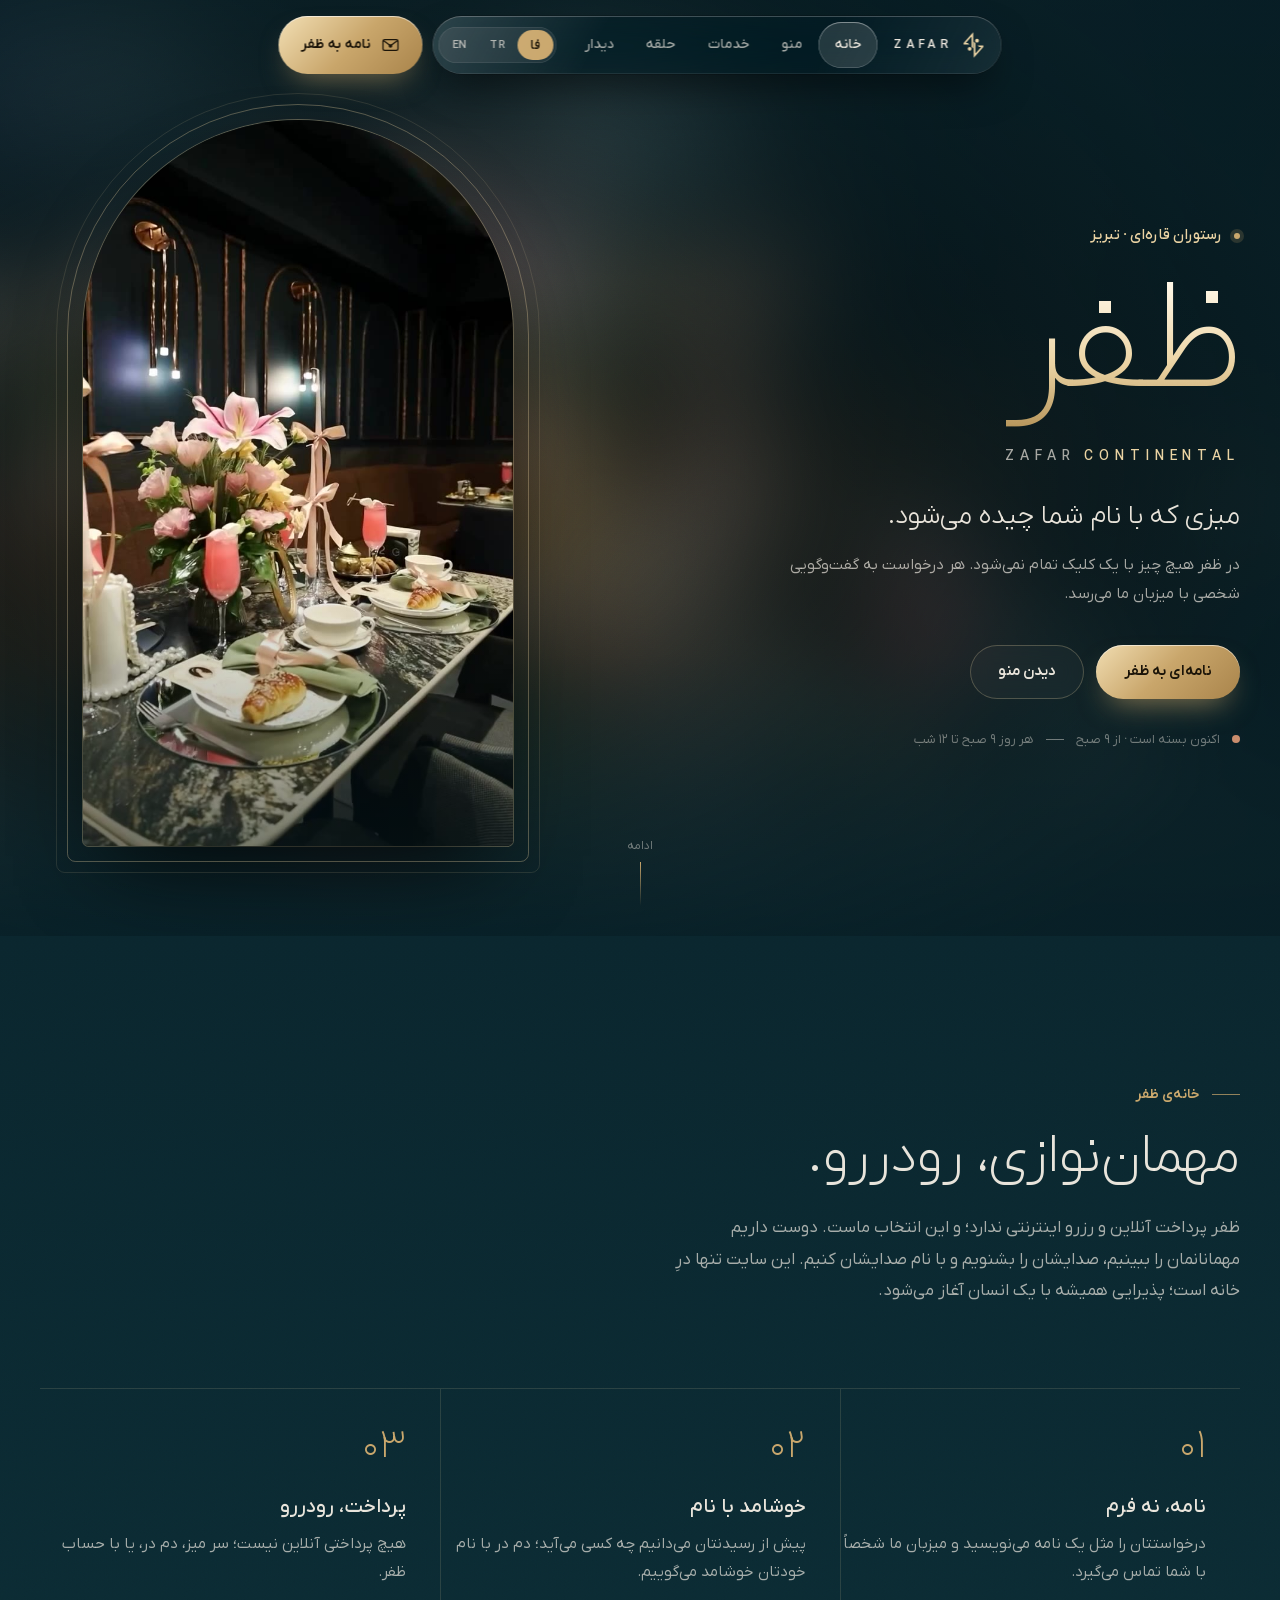
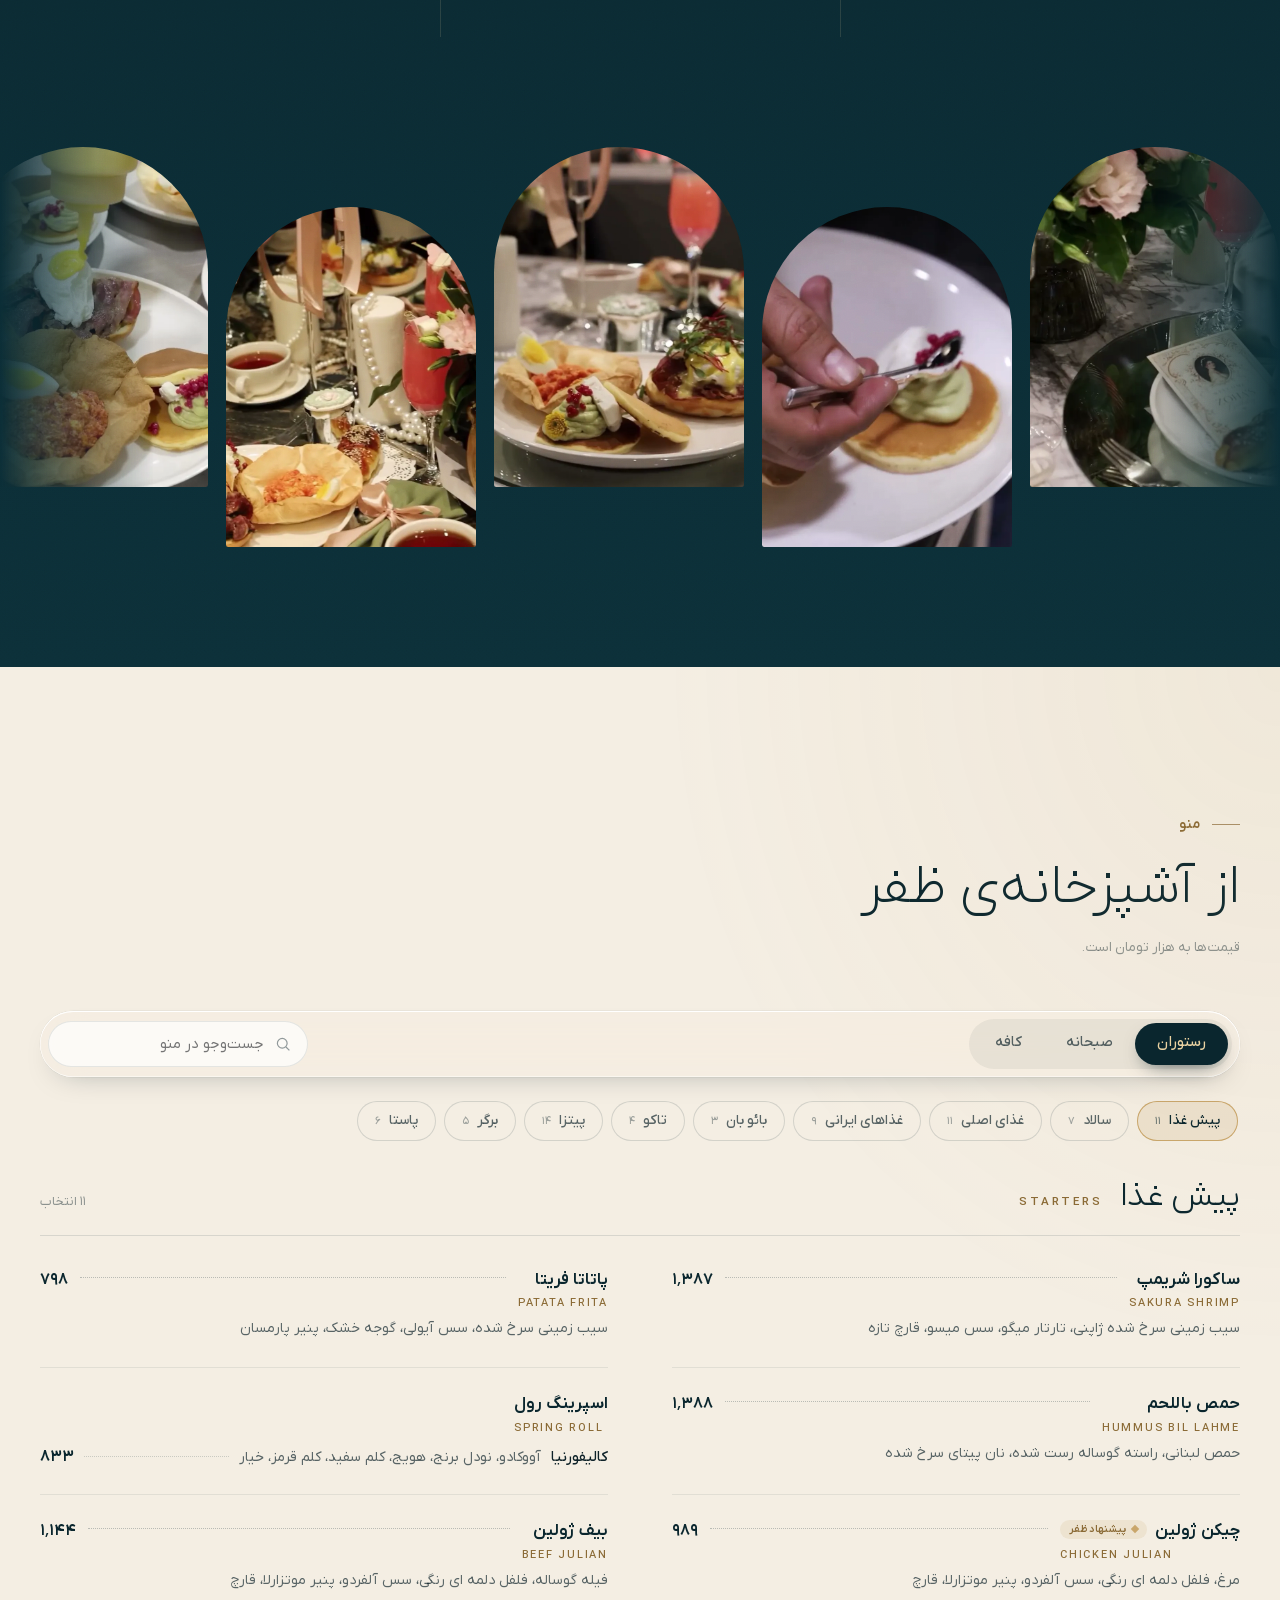
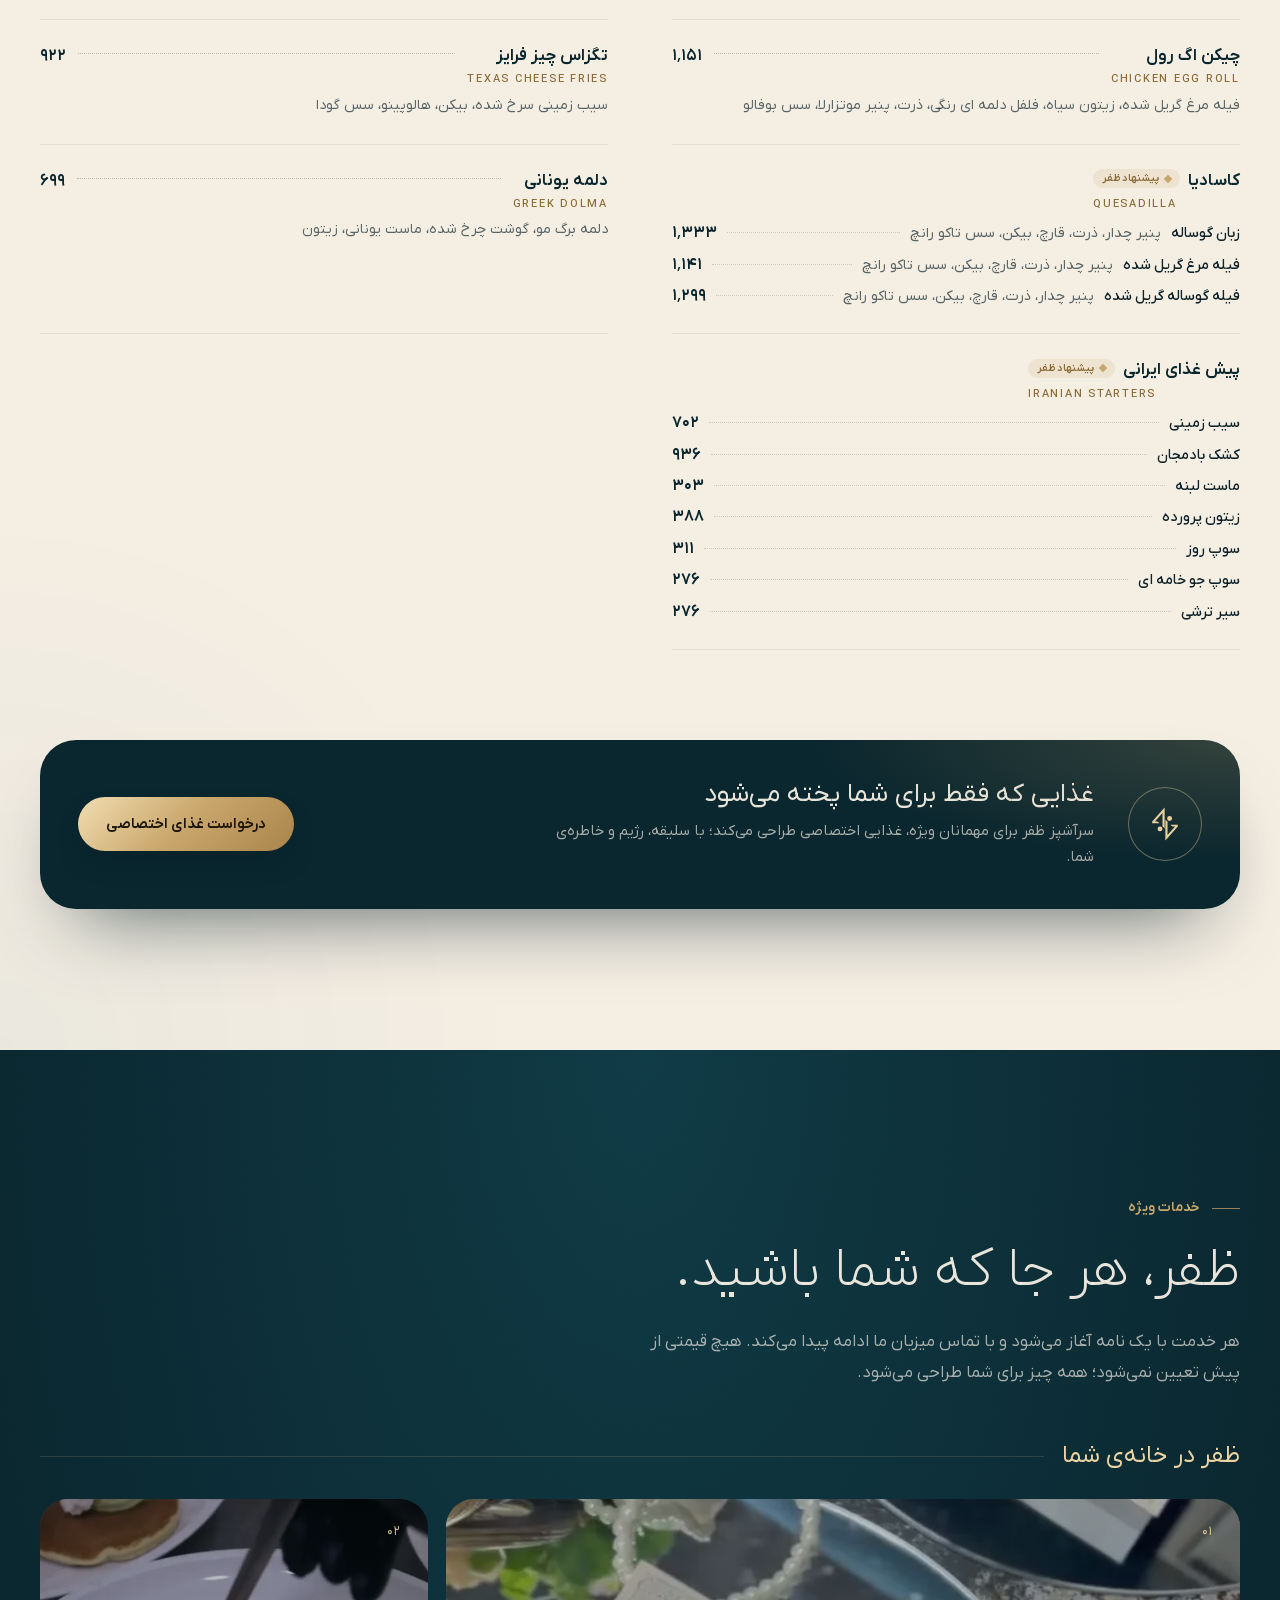
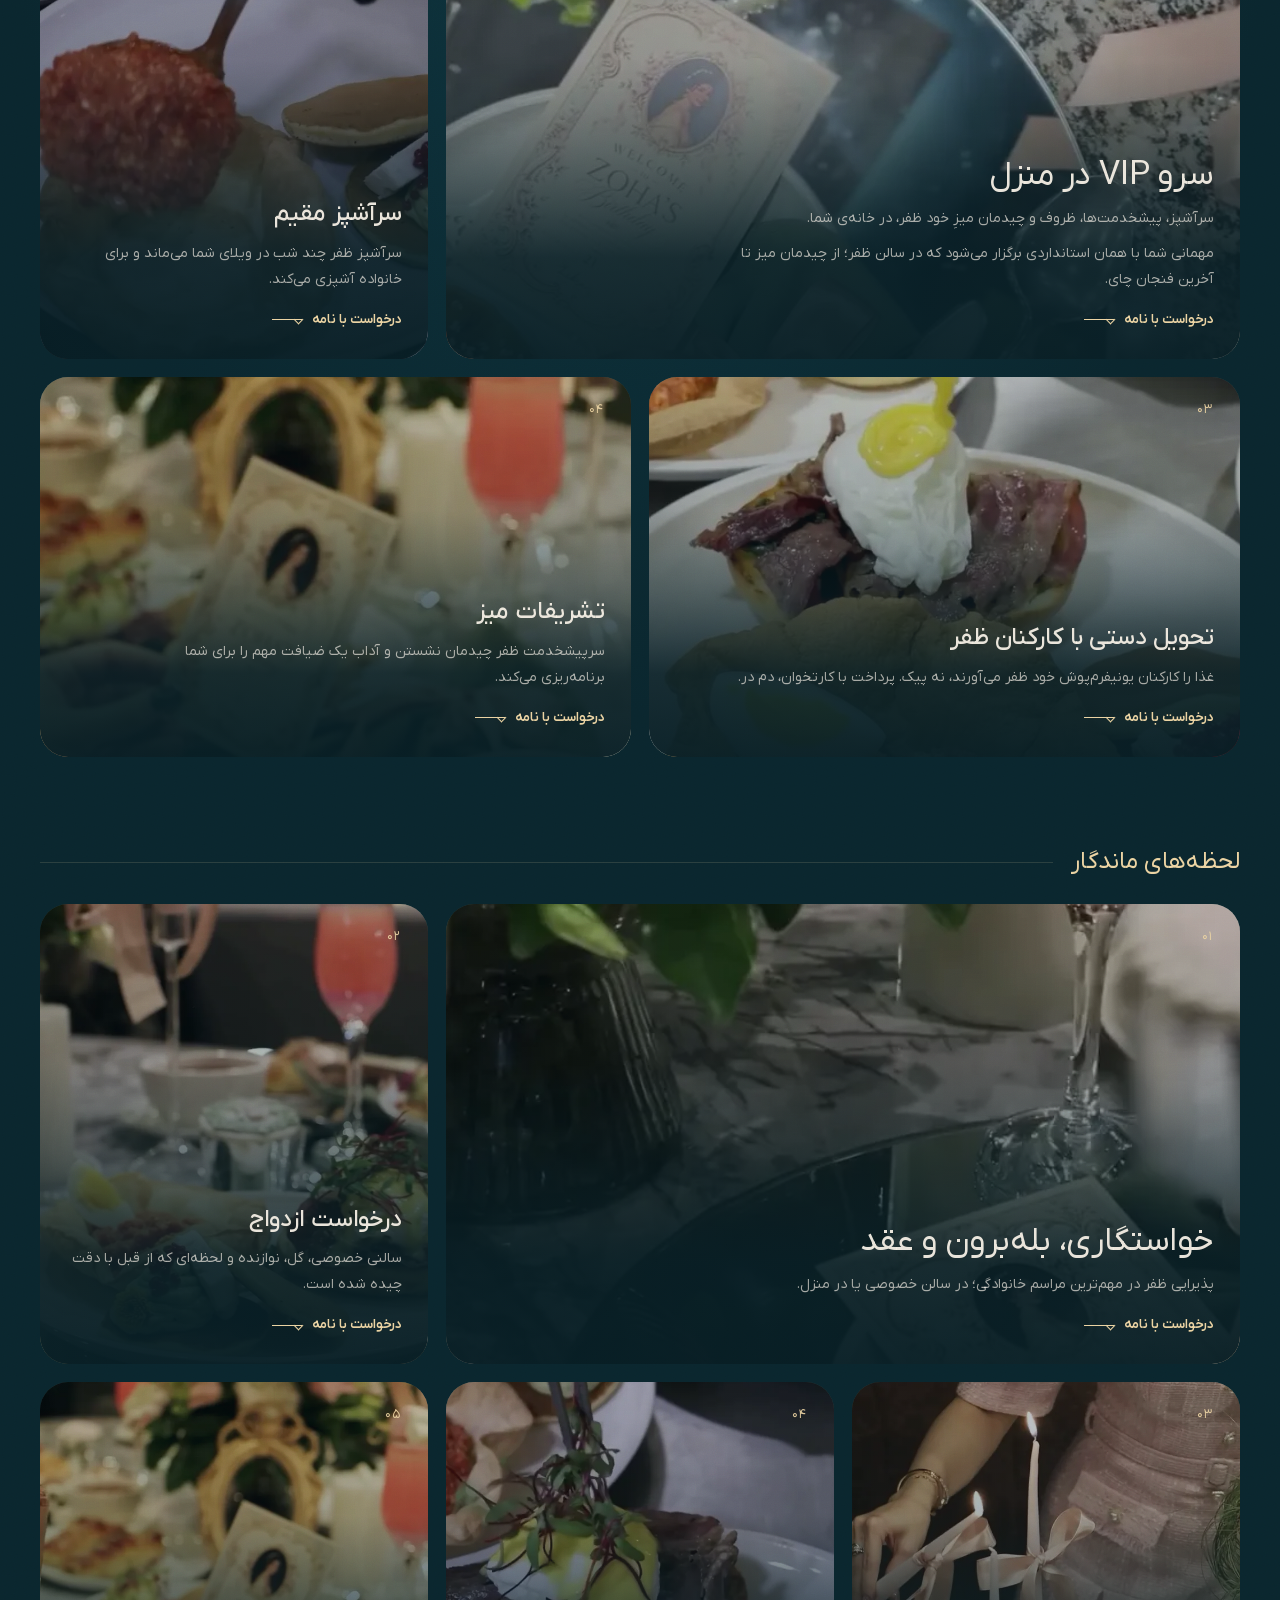
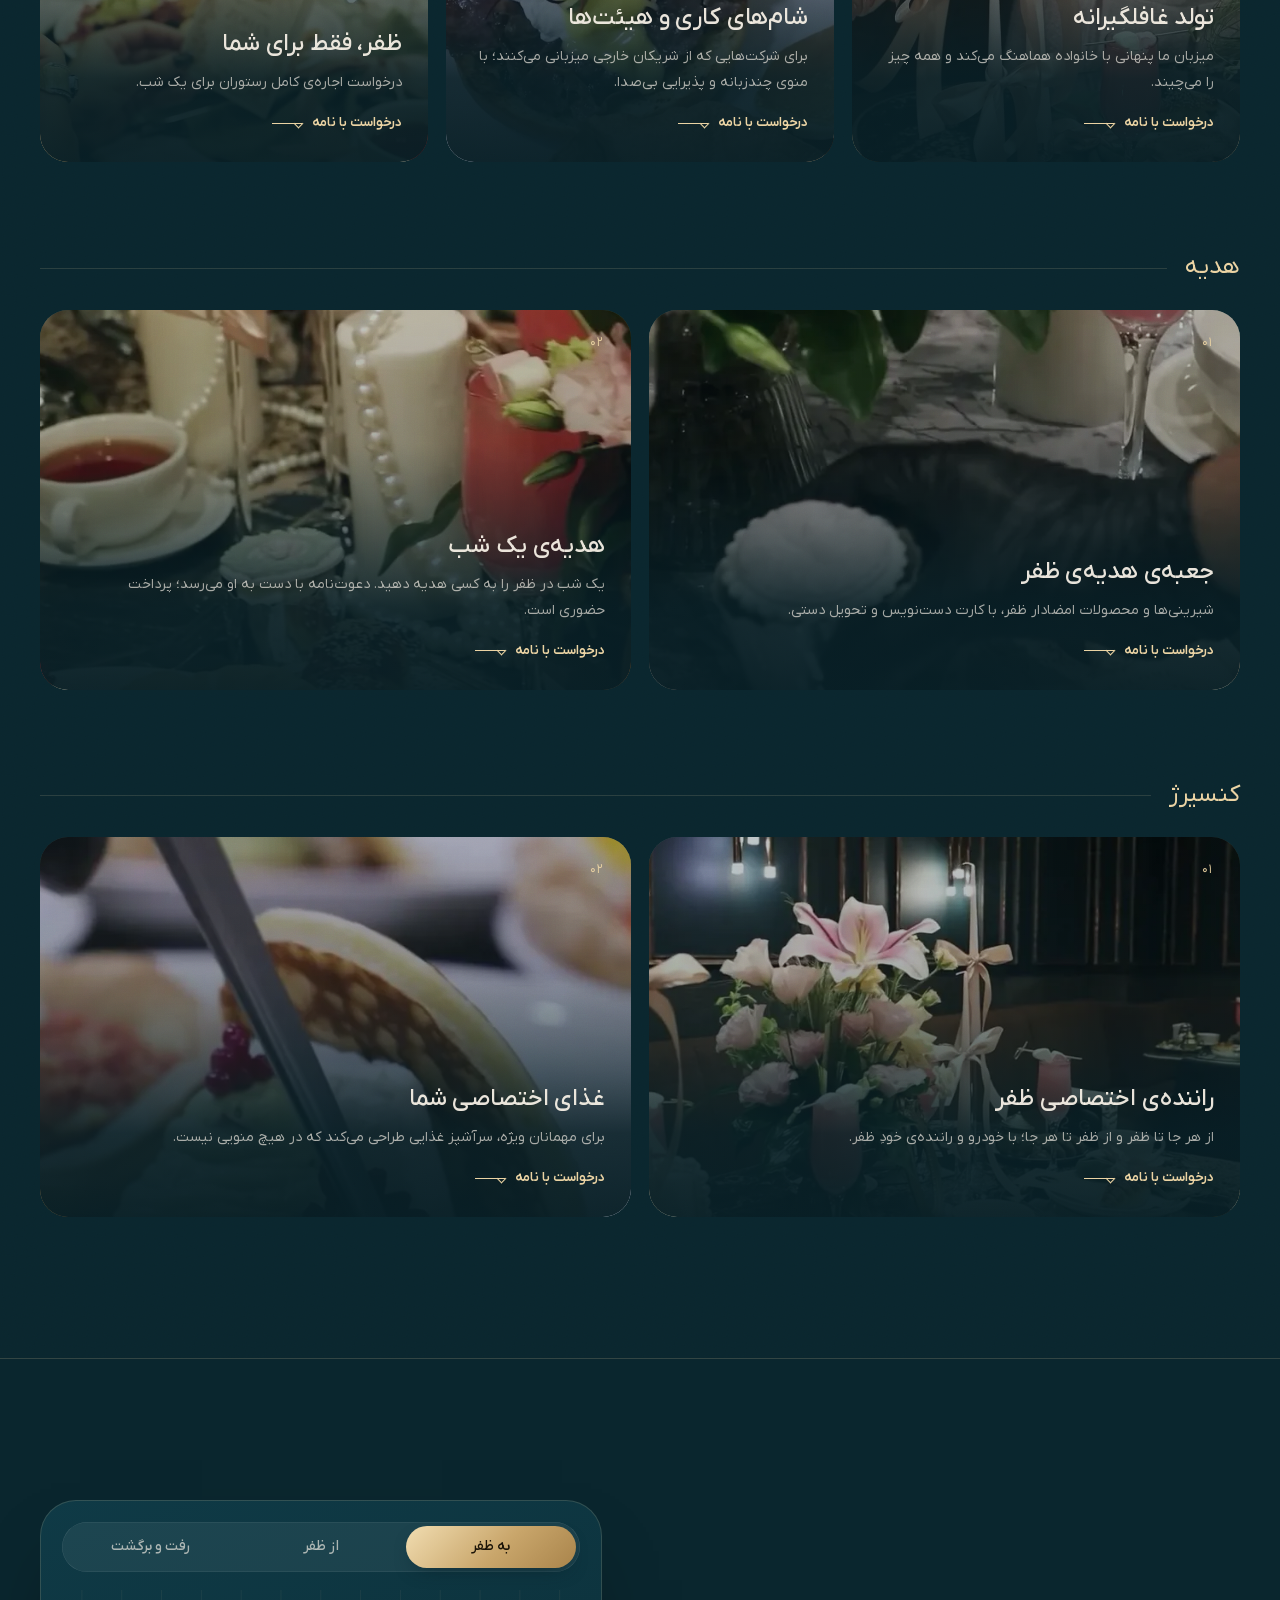
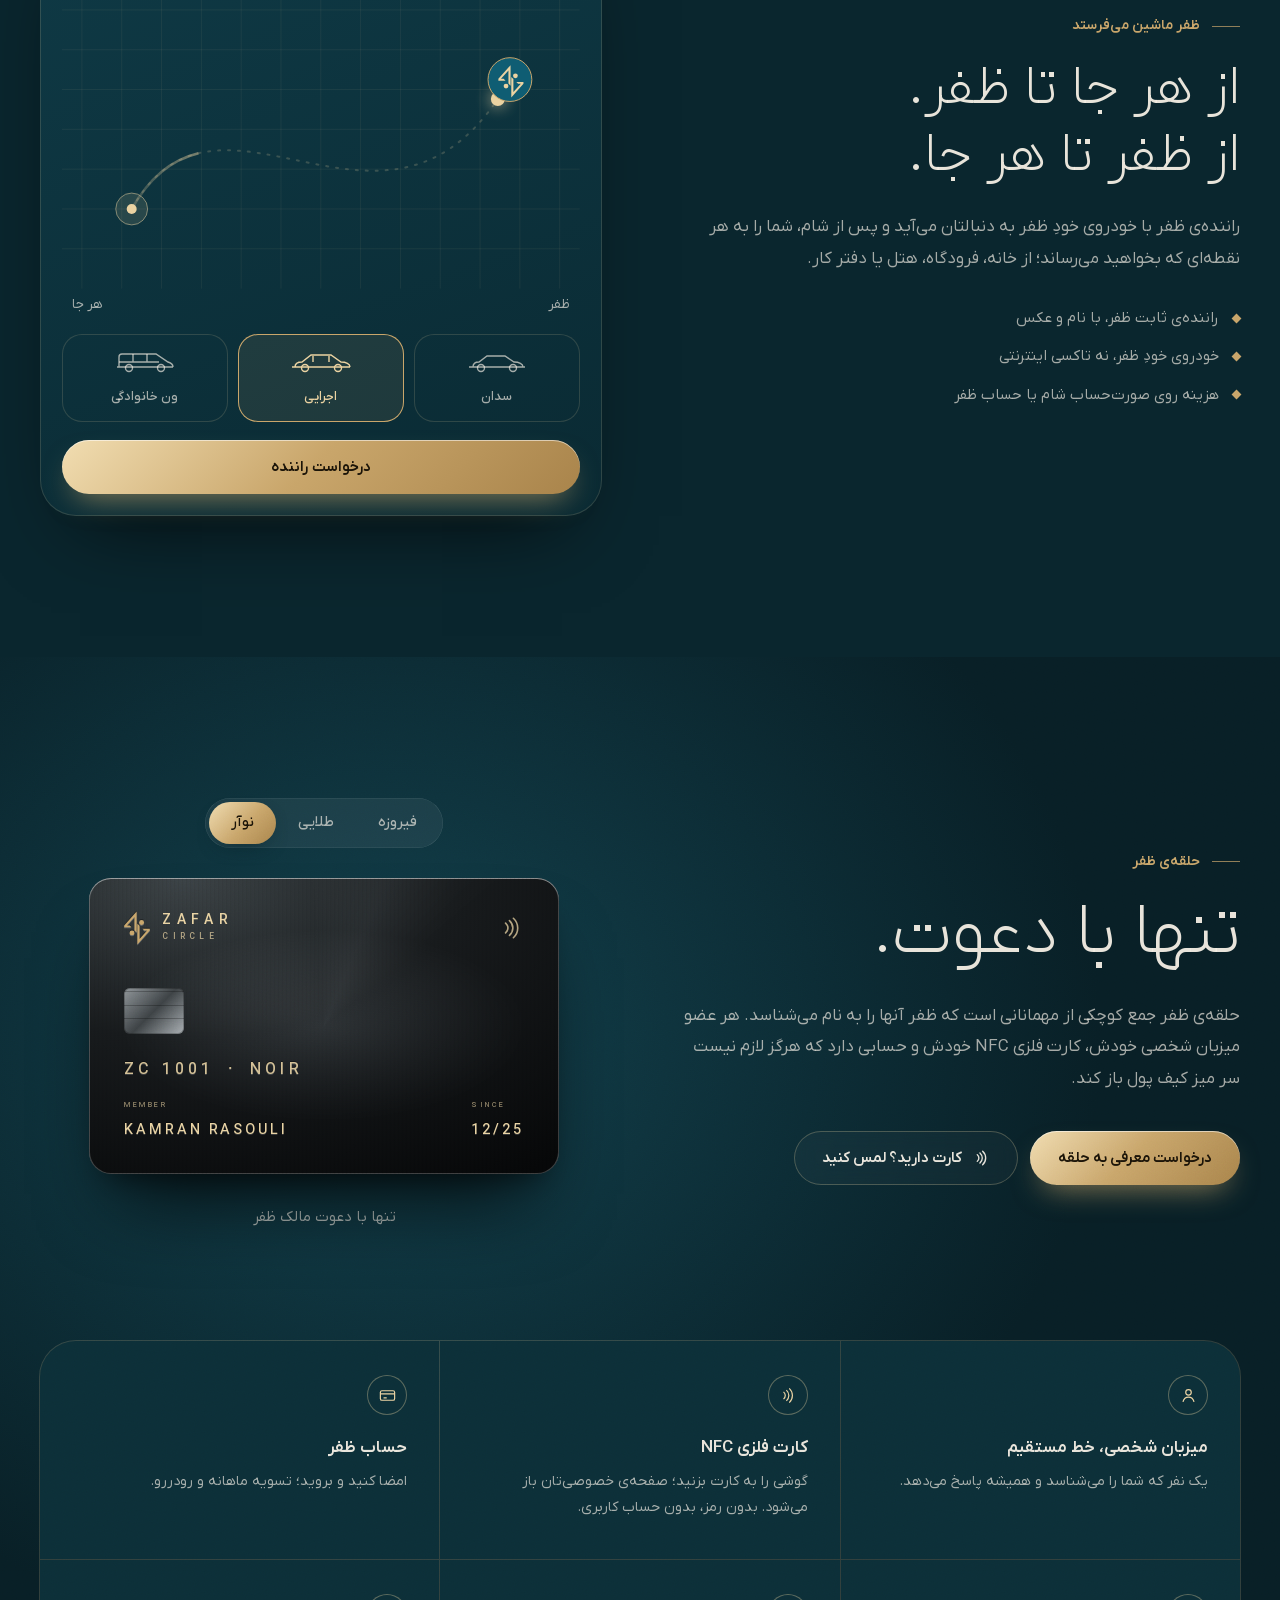
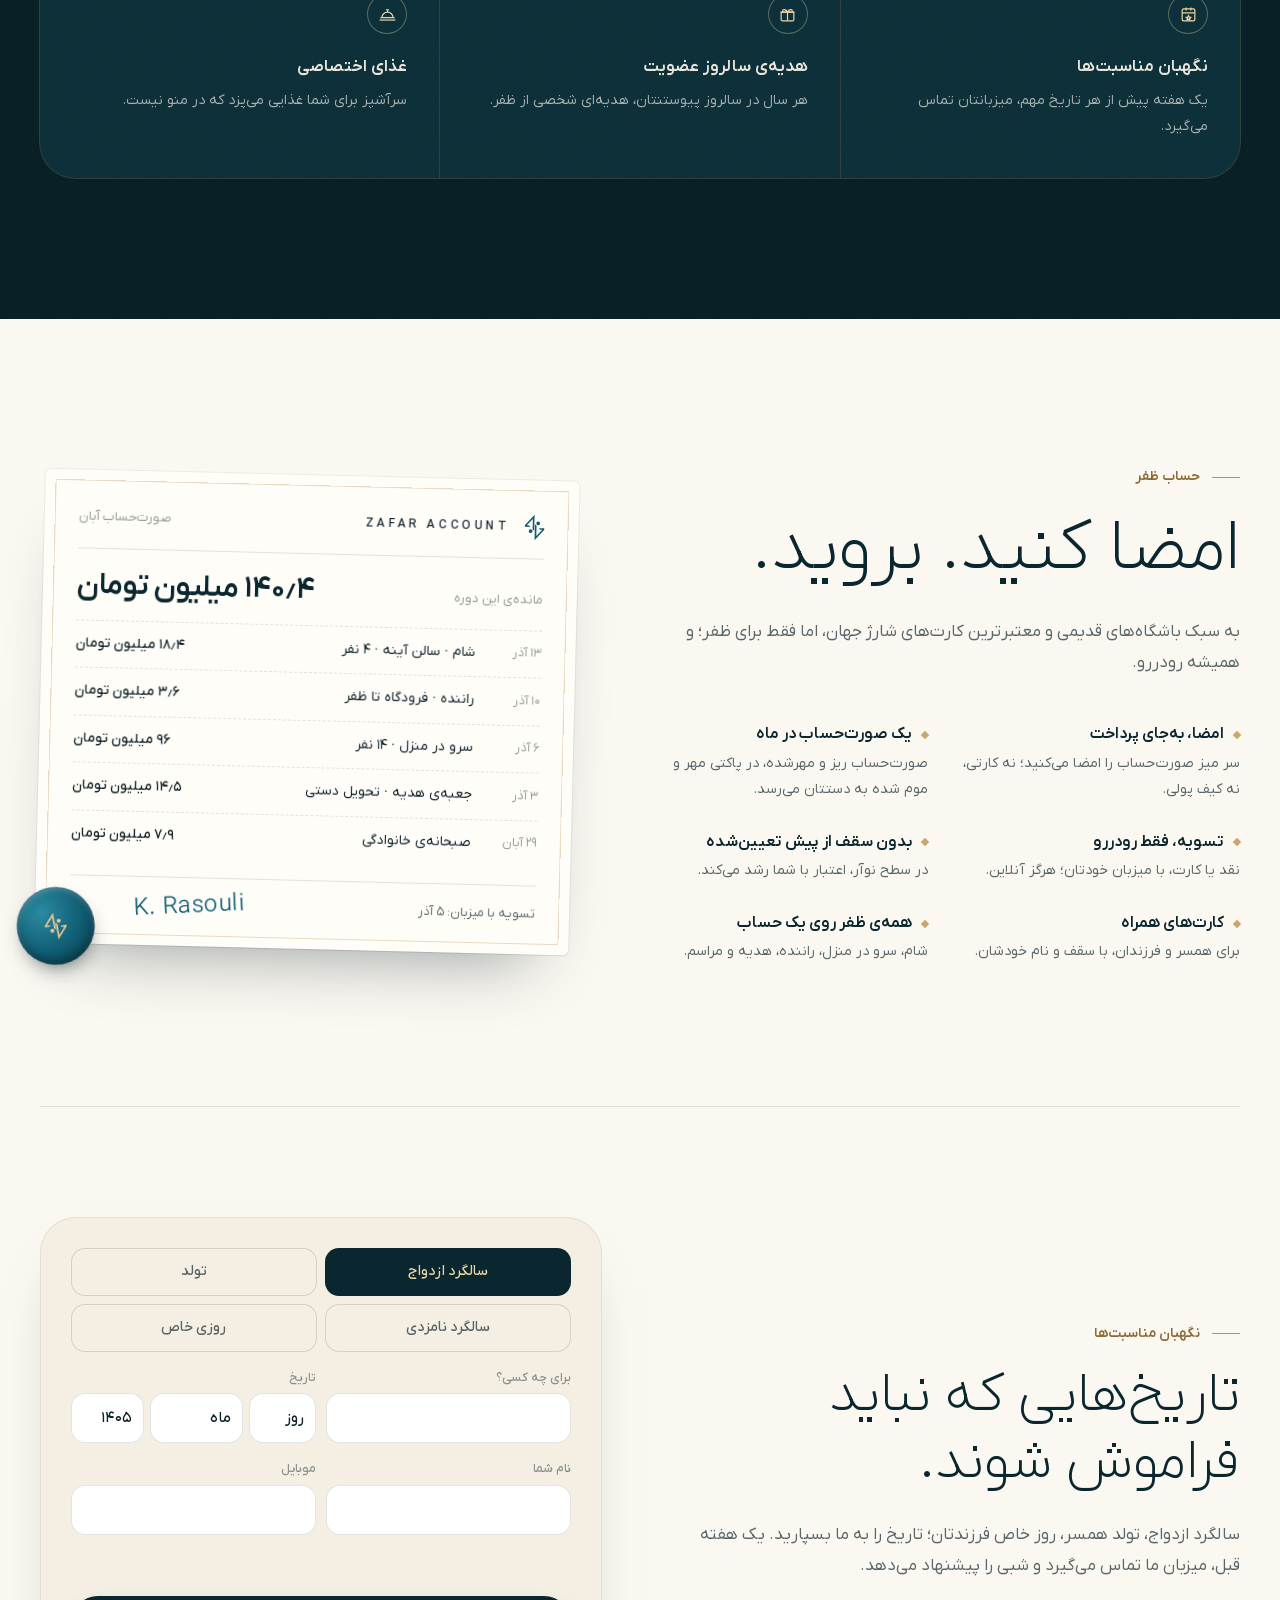
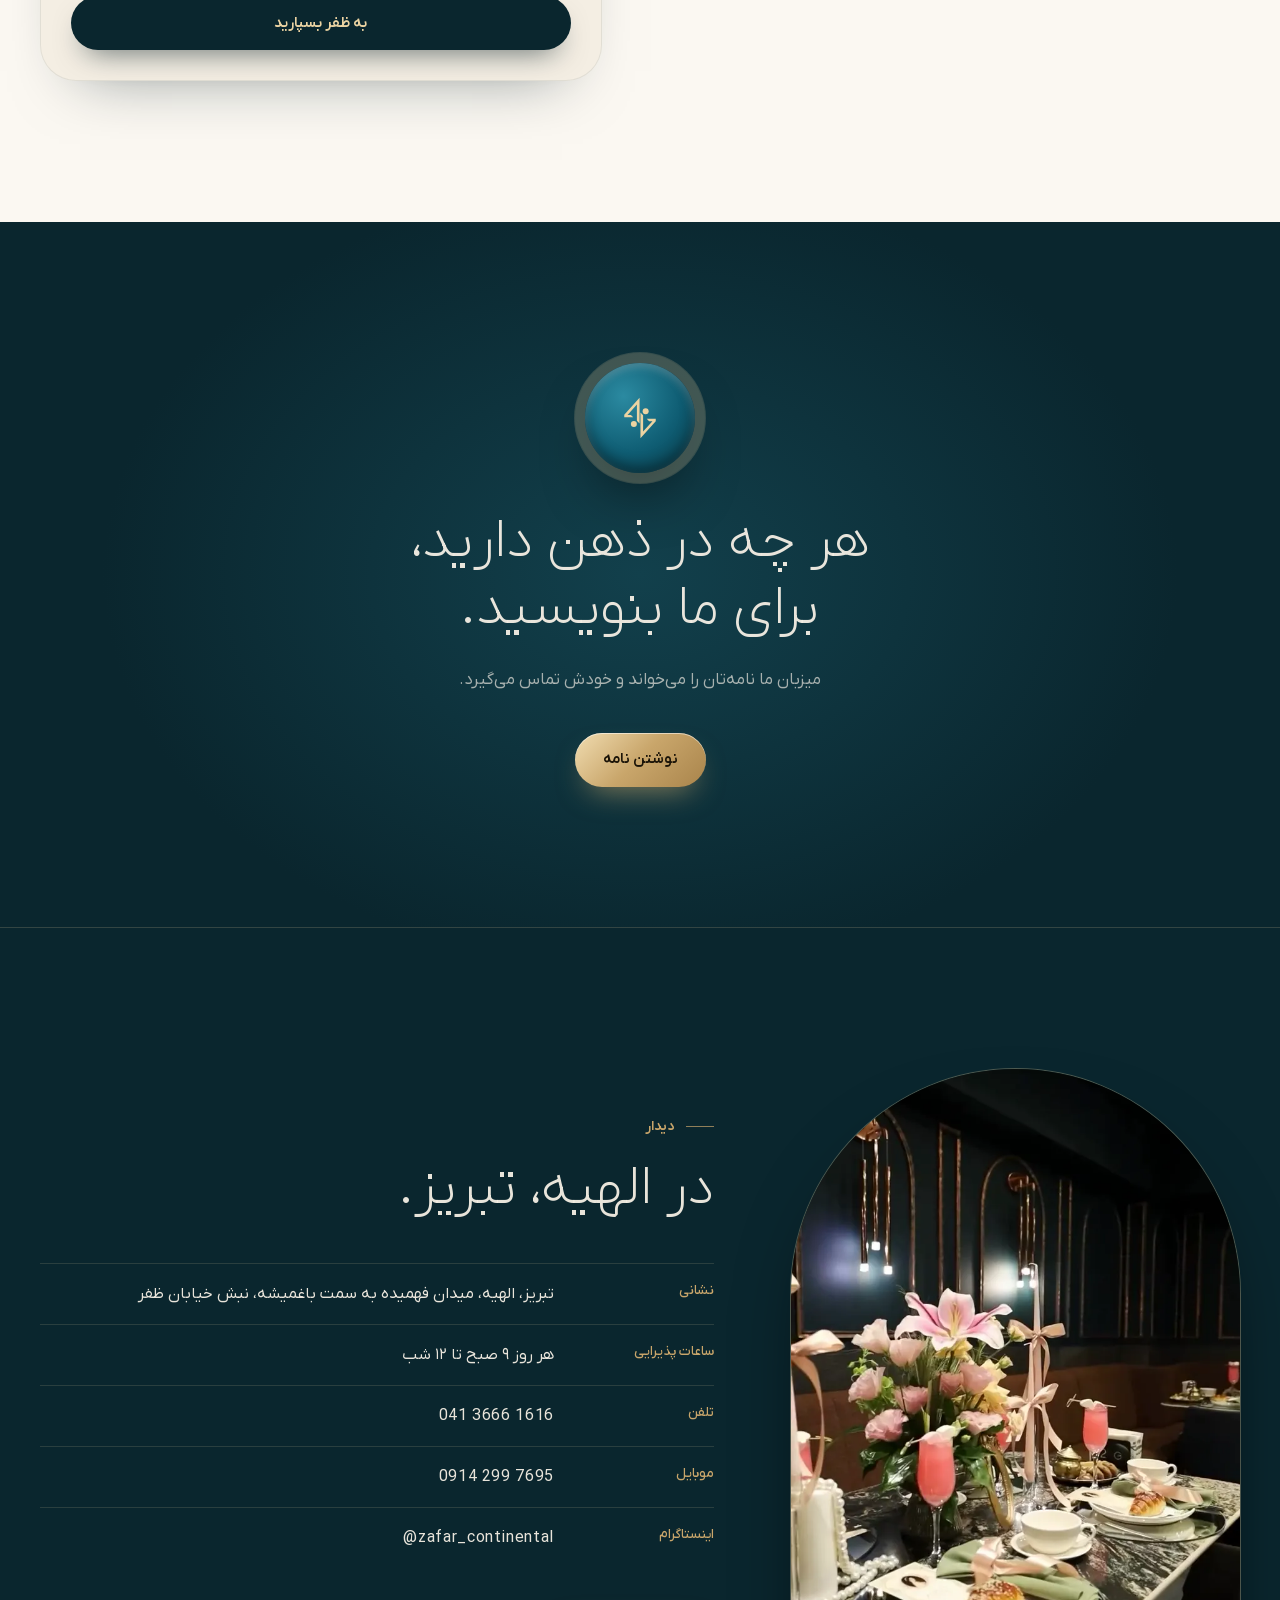
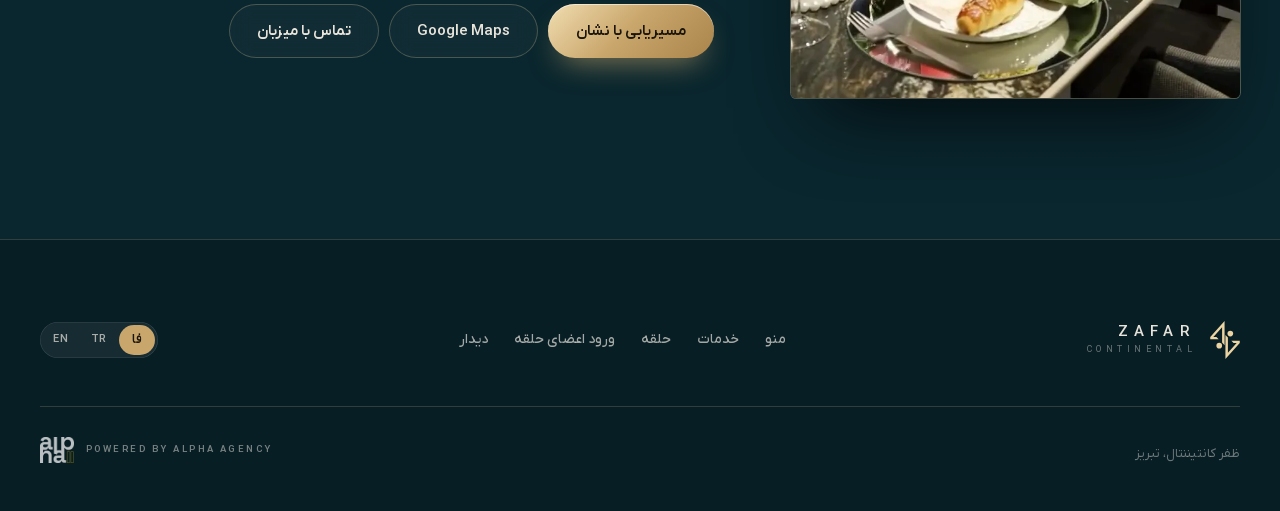
==== commit 37f516a7: "IRANYekanX everywhere, Turkish replaces Azerbaijani, nav v2 (spring fold/open), design system v2" ====
--- a/index.html
+++ b/index.html
@@ -13,15 +13,14 @@
 <link rel="icon" href="assets/icons/favicon.svg" type="image/svg+xml">
 <link rel="apple-touch-icon" href="assets/icons/apple-touch-icon.png">
 <link rel="manifest" href="manifest.webmanifest">
-<link rel="preload" href="assets/fonts/yekan.woff2" as="font" type="font/woff2" crossorigin>
-<link rel="preload" href="assets/fonts/cg-300.woff2" as="font" type="font/woff2" crossorigin>
+<link rel="preload" href="assets/fonts/yekan-fa.woff2" as="font" type="font/woff2" crossorigin>
+<link rel="preload" href="assets/fonts/yekan-lat.woff2" as="font" type="font/woff2" crossorigin>
 <link rel="preload" href="assets/video/hero-poster.jpg" as="image">
-<link rel="stylesheet" href="css/site.css?v=45792fa0ba">
-<script>try{var l=localStorage.getItem("zafar.lang");var q=new URLSearchParams(location.search).get("lang");l=q||l;if(l==="az"||l==="en"){document.documentElement.lang=l==="az"?"az-Latn":"en";document.documentElement.dir="ltr";document.documentElement.dataset.lang=l}}catch(e){}</script>
-<script type="module" src="js/site.js?v=45792fa0ba"></script>
+<link rel="stylesheet" href="css/site.css?v=48c2cbe448">
+<script>try{var l=localStorage.getItem("zafar.lang");var q=new URLSearchParams(location.search).get("lang");l=q||l;if(l==="tr"||l==="en"){document.documentElement.lang=l;document.documentElement.dir="ltr";document.documentElement.dataset.lang=l}}catch(e){}</script>
+<script type="module" src="js/site.js?v=48c2cbe448"></script>
 </head>
 <body>
-<a class="skip" href="#menu" data-t="nav.menu">منو</a>
 
 <!-- Opening: Zafar's mark draws itself in gold, the name rises, the curtain parts -->
 <div id="boot" aria-hidden="true">
@@ -41,17 +40,20 @@
 <nav class="gnav" id="gnav" data-tone="dark" aria-label="Zafar">
   <div class="gn-caps" id="gn-caps">
     <a class="gn-mark" href="#home" aria-label="Zafar"><svg class="zmark" viewBox="30 30 640 825" aria-hidden="true"><path class="mk-a" pathLength="1" d="M341 37L35 379V427H215L168 380H101L288 172V498L341 552Z"/><path class="mk-b" pathLength="1" d="M359 849L665 507V459H485L532 506H599L412 714V388L359 334Z"/><circle class="mk-c" pathLength="1" cx="227" cy="563" r="60"/><circle class="mk-d" pathLength="1" cx="463" cy="306" r="60"/></svg><span class="gn-word">ZAFAR</span></a>
-    <div class="gn-row" id="gn-row">
-      <span class="gn-lens" aria-hidden="true"></span>
-      <a class="gn-tab" href="#home" data-sec="home"><i class="gn-ico" data-ico="home"></i><span data-t="nav.home">خانه</span></a>
-      <a class="gn-tab" href="#menu" data-sec="menu"><i class="gn-ico" data-ico="menu"></i><span data-t="nav.menu">منو</span></a>
-      <a class="gn-tab" href="#services" data-sec="services"><i class="gn-ico" data-ico="services"></i><span data-t="nav.services">خدمات</span></a>
-      <a class="gn-tab" href="#circle" data-sec="circle"><i class="gn-ico" data-ico="circle"></i><span data-t="nav.circle">حلقه</span></a>
-      <a class="gn-tab" href="#visit" data-sec="visit"><i class="gn-ico" data-ico="visit"></i><span data-t="nav.visit">دیدار</span></a>
-    </div>
-    <div class="langs gn-langs" role="group" data-ta="nav.lang"></div>
+    <div class="gn-open" id="gn-open">
+      <div class="gn-row" id="gn-row">
+        <span class="gn-lens" aria-hidden="true"></span>
+        <a class="gn-tab" href="#home" data-sec="home"><i class="gn-ico" data-ico="home"></i><span data-t="nav.home">خانه</span></a>
+        <a class="gn-tab" href="#menu" data-sec="menu"><i class="gn-ico" data-ico="menu"></i><span data-t="nav.menu">منو</span></a>
+        <a class="gn-tab" href="#services" data-sec="services"><i class="gn-ico" data-ico="services"></i><span data-t="nav.services">خدمات</span></a>
+        <a class="gn-tab" href="#circle" data-sec="circle"><i class="gn-ico" data-ico="circle"></i><span data-t="nav.circle">حلقه</span></a>
+        <a class="gn-tab" href="#visit" data-sec="visit"><i class="gn-ico" data-ico="visit"></i><span data-t="nav.visit">دیدار</span></a>
+      </div>
+      <div class="langs gn-langs" role="group" data-ta="nav.lang"></div>
+    </div>
+    <button class="gn-fold" id="gn-fold" type="button" tabindex="-1" aria-hidden="true"><span class="gn-cur" id="gn-cur"></span><i class="gn-dots"><b></b><b></b><b></b></i></button>
   </div>
-  <button class="gn-letter" id="gn-letter" type="button"><i class="gn-ico" data-ico="letter"></i><span class="gl-s" data-t="nav.letter">نامه</span><span class="gl-l" data-t="nav.write">نامه به ظفر</span></button>
+  <button class="gn-letter" id="gn-letter" type="button"><i class="gn-ico gl-i" data-ico="letter"></i><span class="gl-l" data-t="nav.write">نامه به ظفر</span><span class="gl-s" data-t="nav.letter">نامه</span></button>
 </nav>
 
 <main id="main">
--- a/css/site.css
+++ b/css/site.css
@@ -1,27 +1,10 @@
 /* Zafar Continental — Alpha Agency. Deep teal, champagne gold, ivory paper. */
-@font-face { font-family: "ZY"; src: url(../assets/fonts/yekan.woff2) format("woff2"); font-weight: 100 1000; font-display: swap; }
-@font-face { font-family: "CG"; src: url(../assets/fonts/cg-300.woff2) format("woff2"); font-weight: 300; font-display: swap; unicode-range: U+0000-00FF,U+0131,U+0152-0153,U+02BB-02BC,U+02C6,U+02DA,U+02DC,U+2000-206F,U+20AC,U+2122,U+2212; }
-@font-face { font-family: "CG"; src: url(../assets/fonts/cg-300-ext.woff2) format("woff2"); font-weight: 300; font-display: swap; unicode-range: U+0100-02BA,U+02BD-02C5,U+02C7-02CC,U+02CE-02D7,U+02DD-02FF,U+1E00-1E9F; }
-@font-face { font-family: "CG"; src: url(../assets/fonts/cg-400.woff2) format("woff2"); font-weight: 400; font-display: swap; unicode-range: U+0000-00FF,U+0131,U+0152-0153,U+2000-206F,U+20AC,U+2122; }
-@font-face { font-family: "CG"; src: url(../assets/fonts/cg-400-ext.woff2) format("woff2"); font-weight: 400; font-display: swap; unicode-range: U+0100-02BA,U+02BD-02FF,U+1E00-1E9F; }
-@font-face { font-family: "CG"; src: url(../assets/fonts/cg-500.woff2) format("woff2"); font-weight: 500; font-display: swap; unicode-range: U+0000-00FF,U+0131,U+0152-0153,U+2000-206F,U+20AC,U+2122; }
-@font-face { font-family: "CG"; src: url(../assets/fonts/cg-500-ext.woff2) format("woff2"); font-weight: 500; font-display: swap; unicode-range: U+0100-02BA,U+02BD-02FF,U+1E00-1E9F; }
-@font-face { font-family: "CG"; src: url(../assets/fonts/cg-600.woff2) format("woff2"); font-weight: 600; font-display: swap; unicode-range: U+0000-00FF,U+0131,U+0152-0153,U+2000-206F,U+20AC,U+2122; }
-@font-face { font-family: "CG"; src: url(../assets/fonts/cg-600-ext.woff2) format("woff2"); font-weight: 600; font-display: swap; unicode-range: U+0100-02BA,U+02BD-02FF,U+1E00-1E9F; }
-@font-face { font-family: "CG"; font-style: italic; src: url(../assets/fonts/cg-300-i.woff2) format("woff2"); font-weight: 300; font-display: swap; unicode-range: U+0000-00FF,U+0131,U+2000-206F; }
-@font-face { font-family: "CG"; font-style: italic; src: url(../assets/fonts/cg-300-i-ext.woff2) format("woff2"); font-weight: 300; font-display: swap; unicode-range: U+0100-02FF; }
-@font-face { font-family: "CG"; font-style: italic; src: url(../assets/fonts/cg-400-i.woff2) format("woff2"); font-weight: 400; font-display: swap; unicode-range: U+0000-00FF,U+0131,U+2000-206F; }
-@font-face { font-family: "CG"; font-style: italic; src: url(../assets/fonts/cg-400-i-ext.woff2) format("woff2"); font-weight: 400; font-display: swap; unicode-range: U+0100-02FF; }
-@font-face { font-family: "CG"; font-style: italic; src: url(../assets/fonts/cg-500-i.woff2) format("woff2"); font-weight: 500; font-display: swap; unicode-range: U+0000-00FF,U+0131,U+2000-206F; }
-@font-face { font-family: "CG"; font-style: italic; src: url(../assets/fonts/cg-500-i-ext.woff2) format("woff2"); font-weight: 500; font-display: swap; unicode-range: U+0100-02FF; }
-@font-face { font-family: "IN"; src: url(../assets/fonts/in-300.woff2) format("woff2"); font-weight: 300; font-display: swap; unicode-range: U+0000-00FF,U+0131,U+0152-0153,U+2000-206F,U+20AC,U+2122,U+2212; }
-@font-face { font-family: "IN"; src: url(../assets/fonts/in-300-ext.woff2) format("woff2"); font-weight: 300; font-display: swap; unicode-range: U+0100-02BA,U+02BD-02FF,U+1E00-1E9F; }
-@font-face { font-family: "IN"; src: url(../assets/fonts/in-400.woff2) format("woff2"); font-weight: 400; font-display: swap; unicode-range: U+0000-00FF,U+0131,U+0152-0153,U+2000-206F,U+20AC,U+2122,U+2212; }
-@font-face { font-family: "IN"; src: url(../assets/fonts/in-400-ext.woff2) format("woff2"); font-weight: 400; font-display: swap; unicode-range: U+0100-02BA,U+02BD-02FF,U+1E00-1E9F; }
-@font-face { font-family: "IN"; src: url(../assets/fonts/in-500.woff2) format("woff2"); font-weight: 500; font-display: swap; unicode-range: U+0000-00FF,U+0131,U+0152-0153,U+2000-206F,U+20AC,U+2122,U+2212; }
-@font-face { font-family: "IN"; src: url(../assets/fonts/in-500-ext.woff2) format("woff2"); font-weight: 500; font-display: swap; unicode-range: U+0100-02BA,U+02BD-02FF,U+1E00-1E9F; }
-@font-face { font-family: "IN"; src: url(../assets/fonts/in-600.woff2) format("woff2"); font-weight: 600; font-display: swap; unicode-range: U+0000-00FF,U+0131,U+0152-0153,U+2000-206F,U+20AC,U+2122,U+2212; }
-@font-face { font-family: "IN"; src: url(../assets/fonts/in-600-ext.woff2) format("woff2"); font-weight: 600; font-display: swap; unicode-range: U+0100-02BA,U+02BD-02FF,U+1E00-1E9F; }
+/* IRANYekanX everywhere (FaNum for Persian); its Latin is Roboto's design, so Roboto fills only the Turkish letters IRANYekanX lacks */
+@font-face { font-family: "ZY"; src: url(../assets/fonts/yekan-fa.woff2) format("woff2"); font-weight: 100 1000; font-display: swap; }
+@font-face { font-family: "ZL"; src: url(../assets/fonts/yekan-lat.woff2) format("woff2"); font-weight: 100 1000; font-display: swap; }
+@font-face { font-family: "ZT"; src: url(../assets/fonts/roboto.woff2) format("woff2"); font-weight: 100 900; font-display: swap; unicode-range: U+00C2,U+00C7,U+00CE,U+00D6,U+00DB,U+00DC,U+00E2,U+00E7,U+00EE,U+00F6,U+00FB,U+00FC,U+00B7,U+2013-2014,U+2026; }
+@font-face { font-family: "ZT"; src: url(../assets/fonts/roboto-ext.woff2) format("woff2"); font-weight: 100 900; font-display: swap; unicode-range: U+011E-011F,U+0130-0131,U+015E-015F; }
+
 
 :root {
   --ink: #071E25; --night: #0A262E; --deep: #0C3039; --teal: #0F5D73; --teal-2: #17758D; --mist: #5E98A6;
@@ -29,9 +12,9 @@
   --ivory: #F4EEE3; --paper: #FBF8F2; --stone: #E6DDCC; --line-l: rgba(10, 38, 46, .12); --blush: #E8C7C1; --sage: #8D9A7C;
   --on-dark: rgba(246, 240, 230, .94); --on-dark-2: rgba(246, 240, 230, .66); --on-dark-3: rgba(246, 240, 230, .42); --line-d: rgba(235, 211, 162, .18);
   --text: #0E2229; --text-2: rgba(14, 34, 41, .68); --text-3: rgba(14, 34, 41, .45);
-  --fa: "ZY", "IN", system-ui, sans-serif; --serif: "CG", "Times New Roman", serif; --sans: "IN", system-ui, sans-serif;
+  --fa: "ZY", "ZT", system-ui, sans-serif; --lat: "ZL", "ZT", system-ui, sans-serif; --serif: var(--lat); --sans: var(--lat);
   --body: var(--fa); --disp: var(--fa);
-  --ease: cubic-bezier(.22, 1, .36, 1); --spring: cubic-bezier(.34, 1.45, .64, 1); --spring-soft: cubic-bezier(.3, 1.18, .5, 1); --sheet: cubic-bezier(.2, 1.08, .32, 1);
+  --ease: cubic-bezier(.22, 1, .36, 1); --spring: cubic-bezier(.34, 1.45, .64, 1); --spring-soft: cubic-bezier(.3, 1.18, .5, 1); --sheet: cubic-bezier(.2, 1.08, .32, 1); --spring-nav: cubic-bezier(.32, 1.22, .42, 1);
   --glass-l: rgba(251, 248, 242, .58); --glass-d: rgba(7, 30, 37, .38);
   --blur: blur(22px) saturate(180%);
   --edge-l: inset 0 0 0 .5px rgba(255, 255, 255, .9), inset 0 1px 0 rgba(255, 255, 255, .95), 0 0 0 .5px rgba(10, 38, 46, .08);
@@ -43,9 +26,9 @@
   --r: 22px;
   color-scheme: dark;
 }
-:root[data-lang="az"], :root[data-lang="en"] { --body: var(--sans); --disp: var(--serif); }
+:root[data-lang="tr"], :root[data-lang="en"] { --body: var(--lat); --disp: var(--lat); }
 *, *::before, *::after { box-sizing: border-box; }
-html { -webkit-text-size-adjust: 100%; scroll-behavior: smooth; scroll-padding-top: 90px; }
+html { overflow-x: clip; -webkit-text-size-adjust: 100%; scroll-behavior: smooth; scroll-padding-top: 90px; }
 body { margin: 0; background: var(--night); color: var(--on-dark); font: 400 16px/1.75 var(--body); -webkit-font-smoothing: antialiased; overflow-x: hidden; }
 img, video, svg { display: block; max-width: 100%; }
 a { color: inherit; text-decoration: none; }
@@ -64,10 +47,8 @@
 :root[data-lang="fa"] .kicker { font: 500 14px/1.4 var(--fa); letter-spacing: 0; }
 .kicker::before { content: ""; width: 34px; height: 1px; background: currentColor; opacity: .7; }
 .h2 { margin: 0; font: 250 clamp(34px, 4.6vw, 62px)/1.18 var(--disp); letter-spacing: -.01em; }
-:root[data-lang="az"] .h2, :root[data-lang="en"] .h2 { font-weight: 300; line-height: 1.04; letter-spacing: -.015em; }
 .h2.big { font-size: clamp(42px, 6vw, 84px); }
 .lede { margin: 22px 0 0; max-width: 560px; color: var(--on-dark-2); font-size: 17px; line-height: 1.95; }
-:root[data-lang="az"] .lede, :root[data-lang="en"] .lede { font-size: 16.5px; line-height: 1.75; font-weight: 300; }
 .lede.narrow { max-width: 620px; }
 [data-tone="light"] { color: var(--text); }
 [data-tone="light"] .lede { color: var(--text-2); }
@@ -77,7 +58,6 @@
 
 /* buttons */
 .btn { position: relative; display: inline-flex; align-items: center; justify-content: center; gap: 10px; height: 54px; padding: 0 28px; border-radius: 999px; font: 500 15px/1 var(--body); white-space: nowrap; transition: transform .25s var(--spring), background-color .3s, color .3s, box-shadow .3s; isolation: isolate; overflow: hidden; }
-:root[data-lang="az"] .btn, :root[data-lang="en"] .btn { font: 500 13px/1 var(--sans); letter-spacing: .14em; text-transform: uppercase; }
 .btn:active { transform: scale(.96); }
 .btn.gold { color: #1B1408; background: linear-gradient(135deg, #F1DDB1, #C9A66B 48%, #A9844B); box-shadow: inset 0 1px 0 rgba(255, 255, 255, .55), 0 14px 30px -12px rgba(201, 166, 107, .7); }
 .btn.gold::after { content: ""; position: absolute; inset: 0; z-index: -1; background: linear-gradient(110deg, transparent 30%, rgba(255, 255, 255, .55) 50%, transparent 70%); transform: translateX(-120%); transition: transform .9s var(--ease); }
@@ -108,78 +88,78 @@
 .boot-sig img { width: 30px; height: auto; opacity: .8; }
 .boot-sig span { font: 500 9.5px/1 var(--sans); letter-spacing: .26em; text-transform: uppercase; color: var(--on-dark-3); }
 
-/* ———————————————————————————————— glass nav */
-.gnav { --cap-h: 60px; position: fixed; z-index: 60; top: calc(14px + var(--safe-t)); left: 50%; translate: -50% 0; display: flex; align-items: center; gap: 10px; transition: translate .6s var(--spring-soft), opacity .4s; }
-.gnav.hide { translate: -50% calc(-100% - 30px); opacity: 0; }
-.boot-on .gnav, .boot-on .topchip { opacity: 0; translate: -50% -30px; }
-.gn-caps { position: relative; height: var(--cap-h); display: flex; align-items: center; gap: 6px; padding: 6px 8px; padding-inline-start: 14px; border-radius: 999px; overflow: hidden; background: var(--glass-d); -webkit-backdrop-filter: var(--blur) brightness(.78); backdrop-filter: var(--blur) brightness(.78); box-shadow: var(--edge-d), var(--shadow-d); transition: width .6s var(--spring-soft), background-color .45s, box-shadow .45s, padding .5s var(--spring-soft); }
-.gn-caps::after { content: ""; position: absolute; inset: 0; border-radius: inherit; pointer-events: none; background: linear-gradient(118deg, rgba(255, 255, 255, .5) 0%, rgba(255, 255, 255, 0) 32%, rgba(255, 255, 255, 0) 66%, rgba(255, 255, 255, .22) 100%); mix-blend-mode: soft-light; opacity: .5; }
-.gnav[data-tone="light"] .gn-caps { background: var(--glass-l); -webkit-backdrop-filter: var(--blur) brightness(1.06); backdrop-filter: var(--blur) brightness(1.06); box-shadow: var(--edge-l), var(--shadow-l); color: var(--text); }
+/* ———————————————————————————————— glass nav (v2)
+   Every width is an explicit px value measured by nav.js, so folding and opening are true
+   spring animations (never auto → px). Content never reflows: it crossfades inside the capsule. */
+.gnav { --h: 58px; --pad: 6px; position: fixed; z-index: 60; top: calc(16px + var(--safe-t)); left: 50%; display: flex; align-items: center; gap: 10px; transform: translate(-50%, 0); transition: transform .8s var(--spring-nav), opacity .45s var(--ease); will-change: transform; }
+.boot-on .gnav { opacity: 0; transform: translate(-50%, -26px); }
+.gn-caps { position: relative; flex: none; height: var(--h); width: var(--cw, auto); display: flex; align-items: center; gap: 4px; padding-inline: 18px var(--pad); border-radius: 999px; overflow: hidden; isolation: isolate;
+  background: var(--glass-d); -webkit-backdrop-filter: var(--blur) brightness(.8); backdrop-filter: var(--blur) brightness(.8); box-shadow: var(--edge-d), var(--shadow-d);
+  transition: width .78s var(--spring-nav), background-color .5s var(--ease), box-shadow .5s var(--ease); }
+.gn-caps::after { content: ""; position: absolute; inset: 0; border-radius: inherit; pointer-events: none; background: linear-gradient(118deg, rgba(255, 255, 255, .45) 0%, rgba(255, 255, 255, 0) 30%, rgba(255, 255, 255, 0) 68%, rgba(255, 255, 255, .2) 100%); mix-blend-mode: soft-light; opacity: .55; }
+.gnav[data-tone="light"] .gn-caps { background: var(--glass-l); -webkit-backdrop-filter: var(--blur) brightness(1.05); backdrop-filter: var(--blur) brightness(1.05); box-shadow: var(--edge-l), var(--shadow-l); }
 .gnav[data-tone="light"] .gn-caps::after { opacity: 1; }
-.gn-mark { display: flex; align-items: center; gap: 10px; height: 100%; padding-inline-end: 10px; color: var(--gold-hi); flex: none; transition: opacity .3s, width .5s var(--spring-soft); }
-.gn-mark .zmark { width: 22px; height: 28px; }
-.gn-word { font: 500 13px/1 var(--sans); letter-spacing: .34em; color: var(--on-dark); transition: opacity .3s; }
+.gn-mark { flex: none; display: flex; align-items: center; gap: 11px; height: 100%; padding-inline-end: 12px; color: var(--gold-hi); }
+.gn-mark .zmark { width: 20px; height: 26px; flex: none; }
+.gn-word { font: 600 12px/1 var(--lat); letter-spacing: .36em; color: var(--on-dark); transition: opacity .3s var(--ease), transform .5s var(--spring-nav); }
 .gnav[data-tone="light"] .gn-mark { color: var(--teal); } .gnav[data-tone="light"] .gn-word { color: var(--text); }
-.gn-row { position: relative; display: flex; height: 100%; align-items: stretch; transition: opacity .35s, filter .35s, transform .6s var(--spring-soft); }
-.gn-tab { position: relative; z-index: 1; display: flex; align-items: center; gap: 8px; padding: 0 16px; border-radius: 999px; color: var(--on-dark-2); font: 500 14px/1 var(--body); white-space: nowrap; transition: color .3s, transform .2s var(--ease); -webkit-tap-highlight-color: transparent; }
-:root[data-lang="az"] .gn-tab, :root[data-lang="en"] .gn-tab { font: 500 12px/1 var(--sans); letter-spacing: .14em; text-transform: uppercase; }
+.gn-open { flex: none; display: flex; align-items: center; gap: 6px; height: 100%; padding-block: var(--pad); transition: opacity .38s var(--ease) .06s, filter .45s var(--ease), transform .7s var(--spring-nav); transform-origin: var(--origin, right) center; }
+.gn-row { position: relative; display: flex; height: 100%; }
+.gn-tab { position: relative; z-index: 1; display: flex; align-items: center; justify-content: center; gap: 4px; padding: 0 16px; border-radius: 999px; color: var(--on-dark-2); font: 500 14px/1 var(--body); white-space: nowrap; transition: color .3s, opacity .3s, transform .25s var(--ease); -webkit-tap-highlight-color: transparent; }
 .gn-tab:hover, .gn-tab[aria-current="true"] { color: var(--on-dark); }
 .gnav[data-tone="light"] .gn-tab { color: var(--text-2); } .gnav[data-tone="light"] .gn-tab:hover, .gnav[data-tone="light"] .gn-tab[aria-current="true"] { color: var(--text); }
-.gn-tab:active { transform: scale(.92); }
+.gn-tab:active { transform: scale(.93); }
 .gn-ico { display: none; }
-.gn-lens { position: absolute; z-index: 0; top: 0; bottom: 0; left: 0; width: var(--lw, 0px); border-radius: 999px; transform: translateX(var(--lx, 0px)); background: rgba(255, 255, 255, .12); box-shadow: inset 0 0 0 .5px rgba(255, 255, 255, .35), inset 0 1px 0 rgba(255, 255, 255, .35); opacity: 0; transition: transform .6s var(--spring), width .35s var(--ease), opacity .3s; }
-.gnav[data-tone="light"] .gn-lens { background: rgba(15, 93, 115, .09); box-shadow: inset 0 0 0 .5px rgba(255, 255, 255, .8), inset 0 1px 0 rgba(255, 255, 255, .9); }
-.gnav.has-lens .gn-lens { opacity: 1; }
+.gn-ico svg { width: 22px; height: 22px; }
+.gn-lens { position: absolute; z-index: 0; top: 0; bottom: 0; left: 0; width: var(--lw, 0px); border-radius: 999px; transform: translateX(var(--lx, 0px)); background: rgba(255, 255, 255, .13); box-shadow: inset 0 0 0 .5px rgba(255, 255, 255, .32), inset 0 1px 0 rgba(255, 255, 255, .3); opacity: 0; transition: transform .7s var(--spring-nav), width .5s var(--spring-nav), opacity .3s; }
+.gnav[data-tone="light"] .gn-lens { background: rgba(15, 93, 115, .09); box-shadow: inset 0 0 0 .5px rgba(255, 255, 255, .85), inset 0 1px 0 rgba(255, 255, 255, .9); }
+.gnav.ready .gn-lens { opacity: 1; }
 .langs { display: flex; align-items: center; gap: 2px; padding: 3px; border-radius: 999px; background: rgba(255, 255, 255, .06); box-shadow: inset 0 0 0 .5px rgba(255, 255, 255, .14); }
-.langs button { min-width: 36px; height: 30px; padding: 0 9px; border-radius: 999px; font: 600 11px/1 var(--sans); letter-spacing: .08em; color: var(--on-dark-2); transition: background-color .3s, color .3s; }
+.langs button { min-width: 36px; height: 30px; padding: 0 9px; border-radius: 999px; font: 600 11px/1 var(--lat); letter-spacing: .06em; color: var(--on-dark-2); transition: background-color .3s, color .3s; }
 .langs button[data-l="fa"] { font: 600 13px/1 var(--fa); letter-spacing: 0; }
 .langs button[aria-pressed="true"] { background: var(--gold); color: #1B1408; }
 .gnav[data-tone="light"] .langs { background: rgba(10, 38, 46, .05); box-shadow: inset 0 0 0 .5px rgba(10, 38, 46, .12); }
 .gnav[data-tone="light"] .langs button { color: var(--text-2); } .gnav[data-tone="light"] .langs button[aria-pressed="true"] { color: #1B1408; }
-.gn-langs { margin-inline-start: 6px; transition: opacity .3s; }
-.gn-letter { height: var(--cap-h); display: flex; align-items: center; gap: 10px; padding: 0 22px; border-radius: 999px; color: #1B1408; background: linear-gradient(135deg, #F1DDB1, #C9A66B 50%, #A9844B); box-shadow: inset 0 1px 0 rgba(255, 255, 255, .6), 0 14px 30px -12px rgba(201, 166, 107, .65); font: 600 14px/1 var(--body); white-space: nowrap; transition: transform .25s var(--spring), width .5s var(--spring-soft); }
-:root[data-lang="az"] .gn-letter, :root[data-lang="en"] .gn-letter { font: 600 12px/1 var(--sans); letter-spacing: .12em; text-transform: uppercase; }
-.gn-letter:active { transform: scale(.92); }
+.gn-langs { margin-inline-start: 6px; }
+.gn-fold { position: absolute; inset-block: 0; inset-inline-start: 50px; display: flex; align-items: center; gap: 12px; padding: 0; color: var(--on-dark); font: 500 14px/1 var(--body); white-space: nowrap; opacity: 0; pointer-events: none; transform: translateX(var(--fold-in, -10px)); transition: opacity .25s var(--ease), transform .55s var(--spring-nav); }
+.gnav[data-tone="light"] .gn-fold { color: var(--text); }
+.gn-dots { display: flex; gap: 3px; } .gn-dots b { width: 3.5px; height: 3.5px; border-radius: 50%; background: currentColor; opacity: .55; }
+/* folded */
+.gnav.min .gn-open { opacity: 0; filter: blur(6px); transform: scale(.92); pointer-events: none; transition: opacity .2s var(--ease), filter .3s var(--ease), transform .6s var(--spring-nav); }
+.gnav.min .gn-word { opacity: 0; transform: translateX(var(--fold-in, -10px)); }
+.gnav.min .gn-fold { opacity: 1; transform: none; pointer-events: auto; transition: opacity .38s var(--ease) .14s, transform .7s var(--spring-nav) .06s; }
+.gnav.min .gn-caps { cursor: pointer; }
+.gn-letter { position: relative; flex: none; height: var(--h); width: var(--lwid, auto); display: flex; align-items: center; justify-content: center; gap: 10px; padding: 0 22px; border-radius: 999px; overflow: hidden; color: #1B1408; background: linear-gradient(135deg, #F3E0B5, #C9A66B 52%, #A9844B); box-shadow: inset 0 1px 0 rgba(255, 255, 255, .6), 0 14px 30px -12px rgba(201, 166, 107, .6); font: 600 14px/1 var(--body); white-space: nowrap; transition: width .78s var(--spring-nav), padding .6s var(--spring-nav), transform .25s var(--spring); }
+.gn-letter .gl-i { display: block; width: 20px; height: 20px; flex: none; } .gn-letter .gl-i svg { width: 20px; height: 20px; }
+.gn-letter .gl-l { transition: opacity .25s var(--ease), transform .5s var(--spring-nav); }
 .gn-letter .gl-s { display: none; }
+.gnav.min .gn-letter { padding: 0; }
+.gnav.min .gn-letter .gl-l { opacity: 0; position: absolute; transform: scale(.85); }
+.gn-letter:active { transform: scale(.93); }
 .gn-letter.ping { animation: ping .7s var(--spring); }
 @keyframes ping { 0% { transform: scale(1); } 35% { transform: scale(1.12, .9); } 65% { transform: scale(.95, 1.05); } 100% { transform: scale(1); } }
-/* folded (desktop): the capsule closes to the mark and the current section */
-.gnav.min .gn-row { opacity: 0; filter: blur(6px); pointer-events: none; transform: scale(.96); }
-.gnav.min .gn-langs { opacity: 0; pointer-events: none; }
-.gnav.min .gn-caps { width: var(--min-w, 200px) !important; cursor: pointer; }
-.gn-cur { position: absolute; inset-inline-start: 74px; top: 50%; translate: 0 -50%; font: 500 14px/1 var(--body); color: var(--on-dark); opacity: 0; transition: opacity .35s .1s; white-space: nowrap; pointer-events: none; }
-:root[data-lang="az"] .gn-cur, :root[data-lang="en"] .gn-cur { font: 500 12px/1 var(--sans); letter-spacing: .16em; text-transform: uppercase; }
-.gnav[data-tone="light"] .gn-cur { color: var(--text); }
-.gnav.min .gn-cur { opacity: 1; }
-.gnav.min .gn-word { opacity: 0; }
+.no-anim .gn-caps, .no-anim .gn-letter, .no-anim .gn-row, .no-anim .gn-lens, .no-anim .gn-open, .no-anim .gn-fold, .no-anim .gn-word { transition: none !important; }
 .topchip { display: none; }
-
-/* phones: the capsule moves to the thumb, KAIRO style */
+/* phones: the capsule moves to the thumb and folds to the current tab */
 @media (max-width: 899px) {
-  .gnav { --cap-h: 64px; top: auto; bottom: calc(12px + var(--safe-b)); width: min(calc(100vw - 20px), 470px); gap: 8px; }
-  .gnav.hide { translate: -50% calc(100% + 40px); }
-  .boot-on .gnav { translate: -50% 40px; }
-  .gn-caps { flex: 1; min-width: 0; padding: 5px; }
-  .gn-mark, .gn-langs, .gn-cur { display: none; }
-  .gn-row { flex: 1; display: grid; grid-template-columns: repeat(5, 1fr); transform: translateX(var(--row-x, 0px)); transition: transform .55s var(--spring-soft), opacity .3s; }
-  .gn-tab { flex-direction: column; justify-content: center; gap: 4px; padding: 0; font-size: 10.5px; min-width: 0; }
-  :root[data-lang="az"] .gn-tab, :root[data-lang="en"] .gn-tab { font: 500 9.5px/1 var(--sans); letter-spacing: .02em; text-transform: none; }
-  .gn-ico { display: block; width: 24px; height: 24px; }
-  .gn-ico svg { width: 24px; height: 24px; }
-  .gn-letter { width: var(--cap-h); padding: 0; flex-direction: column; justify-content: center; gap: 3px; flex: none; font-size: 10px; }
-  :root[data-lang="az"] .gn-letter, :root[data-lang="en"] .gn-letter { font: 600 9px/1 var(--sans); letter-spacing: .04em; text-transform: none; }
+  .gnav { --h: 64px; --pad: 5px; top: auto; bottom: calc(14px + var(--safe-b)); gap: 8px; }
+  .boot-on .gnav { transform: translate(-50%, 40px); }
+  .gn-caps { padding: var(--pad); gap: 0; }
+  .gn-mark, .gn-langs, .gn-fold { display: none; }
+  .gn-open, .gnav.min .gn-open { padding: 0; opacity: 1; filter: none; transform: none; pointer-events: auto; }
+  .gn-row { display: grid; grid-template-columns: repeat(5, var(--tw, 60px)); width: calc(var(--tw, 60px) * 5); transform: translateX(var(--rx, 0px)); transition: transform .78s var(--spring-nav); }
+  .gn-tab { flex-direction: column; gap: 4px; padding: 0; font: 500 10.5px/1 var(--body); min-width: 0; }
+  .gn-ico { display: block; width: 22px; height: 22px; }
+  .gnav.min .gn-tab:not([aria-current="true"]) { opacity: 0; pointer-events: none; }
+  .gn-letter, .gnav.min .gn-letter { width: var(--h); padding: 0; flex-direction: column; gap: 3px; font: 600 10px/1 var(--body); }
   .gn-letter .gl-l { display: none; } .gn-letter .gl-s { display: block; }
-  .gnav.min .gn-caps { flex: 0 0 auto; width: calc(var(--min-w, 70px) + 10px) !important; }
-  .gnav.min .gn-row { flex: none; width: var(--row-w); opacity: 1; filter: none; transform: translateX(var(--row-x, 0px)); pointer-events: auto; }
-  .gnav.min .gn-tab:not([aria-current="true"]) { opacity: 0; pointer-events: none; }
-  .gnav { justify-content: flex-end; }
-  .gnav:not(.min) .gn-caps { width: auto !important; }
-  .topchip { position: fixed; z-index: 58; top: calc(10px + var(--safe-t)); left: 50%; translate: -50% 0; width: calc(100vw - 20px); display: flex; align-items: center; justify-content: space-between; pointer-events: none; transition: translate .55s var(--spring-soft), opacity .4s; }
+  .gn-letter .gl-i, .gn-letter .gl-i svg { width: 22px; height: 22px; }
+  .topchip { position: fixed; z-index: 58; top: calc(10px + var(--safe-t)); left: 10px; right: 10px; display: flex; align-items: center; justify-content: space-between; pointer-events: none; transition: transform .7s var(--spring-nav), opacity .4s var(--ease); }
   .topchip > * { pointer-events: auto; }
-  .topchip.hide { translate: -50% -80px; opacity: 0; }
-  .tc-mark { width: 46px; height: 46px; border-radius: 50%; display: grid; place-items: center; color: var(--gold-hi); background: var(--glass-d); -webkit-backdrop-filter: var(--blur) brightness(.8); backdrop-filter: var(--blur) brightness(.8); box-shadow: var(--edge-d), var(--shadow-d); }
+  .topchip.hide { transform: translateY(-80px); opacity: 0; }
+  .tc-mark { width: 46px; height: 46px; border-radius: 50%; display: grid; place-items: center; color: var(--gold-hi); background: var(--glass-d); -webkit-backdrop-filter: var(--blur) brightness(.8); backdrop-filter: var(--blur) brightness(.8); box-shadow: var(--edge-d), var(--shadow-d); transition: background-color .5s, color .5s; }
   .tc-mark .zmark { width: 17px; height: 22px; }
-  .topchip .langs { background: var(--glass-d); -webkit-backdrop-filter: var(--blur) brightness(.8); backdrop-filter: var(--blur) brightness(.8); box-shadow: var(--edge-d), var(--shadow-d); padding: 4px; }
+  .topchip .langs { padding: 4px; background: var(--glass-d); -webkit-backdrop-filter: var(--blur) brightness(.8); backdrop-filter: var(--blur) brightness(.8); box-shadow: var(--edge-d), var(--shadow-d); }
   .topchip[data-tone="light"] .tc-mark, .topchip[data-tone="light"] .langs { background: var(--glass-l); box-shadow: var(--edge-l), var(--shadow-l); color: var(--teal); }
   .topchip[data-tone="light"] .langs button { color: var(--text-2); }
   .topchip[data-tone="light"] .langs button[aria-pressed="true"] { color: #1B1408; }
@@ -198,20 +178,15 @@
 .eyebrow .dot { width: 6px; height: 6px; border-radius: 50%; background: var(--gold); box-shadow: 0 0 0 4px rgba(201, 166, 107, .18); }
 .greet { margin: 0 0 6px; font: 300 22px/1.4 var(--disp); color: var(--gold-hi); opacity: 0; transform: translateY(10px); transition: opacity .9s var(--ease) .2s, transform .9s var(--ease) .2s; }
 .greet.in { opacity: 1; transform: none; }
-:root[data-lang="az"] .greet, :root[data-lang="en"] .greet { font: italic 300 28px/1.2 var(--serif); }
 .hero-title { margin: 0; display: grid; gap: 6px; }
 .ht-fa { font: 200 clamp(96px, 13vw, 196px)/.98 var(--fa); letter-spacing: -.02em; color: var(--on-dark); background: linear-gradient(180deg, #FFF7E6 10%, #EBD3A2 58%, #B08D52 100%); -webkit-background-clip: text; background-clip: text; -webkit-text-fill-color: transparent; padding-bottom: .06em; }
 .ht-lat { font: 300 clamp(26px, 2.6vw, 38px)/1 var(--serif); letter-spacing: .04em; color: var(--on-dark-2); direction: ltr; justify-self: start; }
 :root[dir="rtl"] .ht-lat { justify-self: start; }
-.ht-lat em { font-style: italic; color: var(--gold-hi); }
-:root[data-lang="az"] .ht-fa, :root[data-lang="en"] .ht-fa { font: 300 clamp(84px, 11vw, 170px)/.95 var(--serif); letter-spacing: -.01em; }
+.ht-lat em { font-style: normal; color: var(--gold-hi); }
 .hero-lead { margin: 30px 0 0; font: 300 clamp(22px, 2.2vw, 30px)/1.5 var(--disp); color: var(--on-dark); max-width: 520px; }
-:root[data-lang="az"] .hero-lead, :root[data-lang="en"] .hero-lead { font: italic 300 clamp(26px, 2.4vw, 34px)/1.25 var(--serif); }
 .hero-sub { margin: 14px 0 0; max-width: 480px; color: var(--on-dark-2); font-size: 16px; line-height: 1.9; }
-:root[data-lang="az"] .hero-sub, :root[data-lang="en"] .hero-sub { font-weight: 300; line-height: 1.7; }
 .hero-cta { margin-top: 36px; display: flex; flex-wrap: wrap; gap: 12px; }
 .hero-meta { margin-top: 34px; display: flex; align-items: center; gap: 12px; color: var(--on-dark-3); font-size: 14px; }
-:root[data-lang="az"] .hero-meta, :root[data-lang="en"] .hero-meta { font: 400 12.5px/1 var(--sans); letter-spacing: .08em; }
 .open-dot { width: 8px; height: 8px; border-radius: 50%; background: #7FC7A4; box-shadow: 0 0 0 0 rgba(127, 199, 164, .6); animation: beat 2.4s infinite; }
 .open-dot.off { background: #C98B6B; animation: none; }
 @keyframes beat { 70% { box-shadow: 0 0 0 9px rgba(127, 199, 164, 0); } 100% { box-shadow: 0 0 0 0 rgba(127, 199, 164, 0); } }
@@ -235,7 +210,6 @@
   .hero-in { grid-template-columns: 1fr; padding: 120px 0 calc(118px + var(--safe-b)); }
   .hero-arch { display: none; }
   .ht-fa { font-size: 108px; }
-  :root[data-lang="az"] .ht-fa, :root[data-lang="en"] .ht-fa { font-size: 88px; }
   .hero-lead { margin-top: 18px; font-size: 22px; }
   .hero-sub { font-size: 15px; }
   .hero-cta { margin-top: 26px; }
@@ -254,9 +228,8 @@
 .rituals li + li { padding-inline-start: 34px; }
 .rituals li:last-child { border: 0; }
 .rituals li:nth-child(2) { transition-delay: .12s; } .rituals li:nth-child(3) { transition-delay: .24s; }
-.r-n { display: block; font: italic 300 40px/1 var(--serif); color: var(--gold); margin-bottom: 26px; }
+.r-n { display: block; font: 300 40px/1 var(--serif); color: var(--gold); margin-bottom: 26px; }
 .rituals h3 { margin: 0 0 10px; font: 400 21px/1.4 var(--disp); color: var(--on-dark); }
-:root[data-lang="az"] .rituals h3, :root[data-lang="en"] .rituals h3 { font: 400 27px/1.15 var(--serif); }
 .rituals p { margin: 0; color: var(--on-dark-2); font-size: 15px; }
 .strip { margin-top: 110px; overflow: hidden; mask-image: linear-gradient(90deg, transparent, #000 12%, #000 88%, transparent); }
 .strip-in { display: flex; gap: 18px; width: max-content; animation: drift 60s linear infinite; padding-bottom: 120px; }
@@ -279,7 +252,6 @@
 .menu-bar { position: sticky; top: 88px; z-index: 5; display: flex; gap: 14px; align-items: center; justify-content: space-between; margin-bottom: 18px; padding: 8px; border-radius: 999px; background: rgba(244, 238, 227, .72); -webkit-backdrop-filter: var(--blur); backdrop-filter: var(--blur); box-shadow: var(--edge-l), 0 12px 30px -18px rgba(7, 30, 37, .35); }
 .seg { position: relative; display: inline-flex; padding: 4px; border-radius: 999px; background: rgba(10, 38, 46, .06); }
 .seg button { position: relative; z-index: 1; height: 42px; padding: 0 22px; border-radius: 999px; font: 500 15px/1 var(--body); color: var(--text-2); transition: color .3s; white-space: nowrap; }
-:root[data-lang="az"] .seg button, :root[data-lang="en"] .seg button { font: 500 12px/1 var(--sans); letter-spacing: .14em; text-transform: uppercase; }
 .seg button[aria-selected="true"] { color: var(--gold-hi); }
 .seg .seg-lens { position: absolute; z-index: 0; top: 4px; bottom: 4px; left: 0; width: var(--w, 0px); transform: translateX(var(--x, 0px)); border-radius: 999px; background: var(--night); box-shadow: 0 8px 20px -10px rgba(7, 30, 37, .8); transition: transform .55s var(--spring), width .35s var(--ease); }
 .seg-dark { background: rgba(255, 255, 255, .06); box-shadow: inset 0 0 0 .5px rgba(255, 255, 255, .12); }
@@ -292,7 +264,6 @@
 .cats { display: flex; gap: 8px; overflow-x: auto; padding: 6px 2px 18px; scrollbar-width: none; margin-bottom: 18px; }
 .cats::-webkit-scrollbar { display: none; }
 .cats button { flex: none; height: 38px; padding: 0 16px; border-radius: 999px; color: var(--text-2); box-shadow: inset 0 0 0 1px rgba(10, 38, 46, .14); font: 400 14px/1 var(--body); transition: background-color .25s, color .25s, box-shadow .25s; }
-:root[data-lang="az"] .cats button, :root[data-lang="en"] .cats button { font: 500 12.5px/1 var(--sans); }
 .cats button:hover { box-shadow: inset 0 0 0 1px rgba(10, 38, 46, .35); color: var(--text); }
 .cats button small { margin-inline-start: 8px; opacity: .55; font-size: 11px; }
 .menu-body.swap { animation: swap .6s var(--ease); }
@@ -302,20 +273,17 @@
 .mcat:first-child { margin-top: 10px; }
 .mcat-h { display: flex; align-items: baseline; gap: 18px; padding-bottom: 18px; border-bottom: 1px solid var(--line-l); margin-bottom: 8px; }
 .mcat-h h3 { margin: 0; font: 300 34px/1.2 var(--disp); color: var(--night); }
-:root[data-lang="az"] .mcat-h h3, :root[data-lang="en"] .mcat-h h3 { font: 400 40px/1 var(--serif); }
-.mcat-h .lat { font: italic 400 20px/1 var(--serif); color: var(--gold-ink); }
+.mcat-h .lat { font: 400 20px/1 var(--serif); color: var(--gold-ink); }
 .mcat-h small { margin-inline-start: auto; color: var(--text-3); font-size: 13px; }
 .mgrid { display: grid; grid-template-columns: 1fr 1fr; column-gap: 64px; }
 .mi { padding: 22px 0; border-bottom: 1px dashed rgba(10, 38, 46, .12); break-inside: avoid; }
 .mi-h { display: flex; align-items: baseline; gap: 12px; }
 .mi-n { font: 500 18px/1.45 var(--body); color: var(--night); }
-:root[data-lang="az"] .mi-n, :root[data-lang="en"] .mi-n { font: 500 22px/1.2 var(--serif); }
-.mi-n .lat { display: block; margin-top: 2px; font: italic 400 16px/1.2 var(--serif); color: var(--gold-ink); }
+.mi-n .lat { display: block; margin-top: 2px; font: 400 16px/1.2 var(--serif); color: var(--gold-ink); }
 .mi-dots { flex: 1; min-width: 20px; border-bottom: 1px dotted rgba(10, 38, 46, .25); transform: translateY(-6px); }
 .mi-p { font: 500 17px/1 var(--sans); color: var(--night); letter-spacing: .02em; white-space: nowrap; }
 :root[data-lang="fa"] .mi-p { font: 600 17px/1 var(--fa); }
 .mi-d { margin: 6px 0 0; color: var(--text-2); font-size: 14px; line-height: 1.85; }
-:root[data-lang="az"] .mi-d, :root[data-lang="en"] .mi-d { font-weight: 300; line-height: 1.6; }
 .sig { display: inline-flex; align-items: center; gap: 6px; margin-inline-start: 8px; padding: 3px 9px; border-radius: 999px; background: rgba(201, 166, 107, .16); color: var(--gold-ink); font: 600 10.5px/1.3 var(--body); vertical-align: 3px; white-space: nowrap; }
 .sig::before { content: ""; width: 6px; height: 6px; transform: rotate(45deg); background: var(--gold); }
 .mi-opts { margin: 10px 0 0; padding: 0; list-style: none; display: grid; gap: 6px; }
@@ -330,7 +298,6 @@
 .bs-art { width: 74px; height: 74px; border-radius: 50%; display: grid; place-items: center; color: var(--gold-hi); box-shadow: inset 0 0 0 1px rgba(235, 211, 162, .4); }
 .bs-art .zmark { width: 26px; height: 34px; }
 .bespoke h3 { margin: 0 0 6px; font: 300 26px/1.3 var(--disp); }
-:root[data-lang="az"] .bespoke h3, :root[data-lang="en"] .bespoke h3 { font: 400 32px/1.1 var(--serif); }
 .bespoke p { margin: 0; color: var(--on-dark-2); font-size: 15px; max-width: 560px; }
 .bespoke .btn.ink { background: linear-gradient(135deg, #F1DDB1, #C9A66B 50%, #A9844B); color: #1B1408; }
 @media (max-width: 899px) {
@@ -349,7 +316,6 @@
 .svc-groups { display: grid; gap: 90px; }
 .sg-h { display: flex; align-items: center; gap: 18px; margin-bottom: 26px; }
 .sg-h h3 { margin: 0; font: 300 28px/1.3 var(--disp); color: var(--gold-hi); }
-:root[data-lang="az"] .sg-h h3, :root[data-lang="en"] .sg-h h3 { font: italic 400 34px/1 var(--serif); }
 .sg-h::after { content: ""; flex: 1; height: 1px; background: var(--line-d); }
 .sg-grid { display: grid; grid-template-columns: repeat(12, 1fr); gap: 18px; }
 .sc { grid-column: span 4; position: relative; display: flex; flex-direction: column; min-height: 380px; padding: 26px; border-radius: 26px; overflow: hidden; isolation: isolate; text-align: start; color: var(--on-dark); background: #0D323C; box-shadow: inset 0 0 0 1px rgba(235, 211, 162, .14); transition: transform .5s var(--ease), box-shadow .5s; }
@@ -360,16 +326,12 @@
 .sc::before { content: ""; position: absolute; inset: 0; z-index: -1; background: linear-gradient(180deg, rgba(7, 30, 37, .25) 0%, rgba(7, 30, 37, .35) 35%, rgba(7, 30, 37, .92) 78%, rgba(7, 30, 37, .97)); }
 .sc.feat { grid-column: span 8; min-height: 460px; }
 .sc.wide { grid-column: span 6; }
-.sc-n { font: italic 400 15px/1 var(--serif); color: var(--gold-hi); letter-spacing: .08em; opacity: .85; }
+.sc-n { font: 400 15px/1 var(--serif); color: var(--gold-hi); letter-spacing: .08em; opacity: .85; }
 .sc-body { margin-top: auto; }
 .sc h4 { margin: 0 0 10px; font: 400 25px/1.3 var(--disp); }
-:root[data-lang="az"] .sc h4, :root[data-lang="en"] .sc h4 { font: 400 32px/1.05 var(--serif); }
 .sc.feat h4 { font-size: 34px; }
-:root[data-lang="az"] .sc.feat h4, :root[data-lang="en"] .sc.feat h4 { font-size: 46px; }
 .sc p { margin: 0; color: var(--on-dark-2); font-size: 14.5px; line-height: 1.85; max-width: 480px; }
-:root[data-lang="az"] .sc p, :root[data-lang="en"] .sc p { font-weight: 300; line-height: 1.6; }
 .sc-go { margin-top: 20px; display: inline-flex; align-items: center; gap: 10px; color: var(--gold-hi); font: 500 13.5px/1 var(--body); }
-:root[data-lang="az"] .sc-go, :root[data-lang="en"] .sc-go { font: 500 11.5px/1 var(--sans); letter-spacing: .16em; text-transform: uppercase; }
 .sc-go i { width: 30px; height: 1px; background: currentColor; position: relative; transition: width .4s var(--ease); }
 .sc-go i::after { content: ""; position: absolute; inset-inline-end: 0; top: -3px; width: 7px; height: 7px; border-top: 1px solid currentColor; border-inline-end: 1px solid currentColor; transform: rotate(45deg); }
 :root[dir="rtl"] .sc-go i::after { transform: rotate(-135deg); inset-inline-end: auto; inset-inline-start: 0; }
@@ -447,7 +409,6 @@
 .perks .pk-i { width: 40px; height: 40px; border-radius: 50%; display: grid; place-items: center; margin-bottom: 22px; color: var(--gold-hi); box-shadow: inset 0 0 0 1px rgba(235, 211, 162, .35); }
 .perks .pk-i svg { width: 19px; height: 19px; fill: none; stroke: currentColor; stroke-width: 1.5; }
 .perks h4 { margin: 0 0 8px; font: 400 20px/1.4 var(--disp); }
-:root[data-lang="az"] .perks h4, :root[data-lang="en"] .perks h4 { font: 400 26px/1.1 var(--serif); }
 .perks p { margin: 0; color: var(--on-dark-2); font-size: 14.5px; }
 @media (max-width: 899px) { .circle { padding: 100px 0; } .cir-grid { grid-template-columns: 1fr; gap: 54px; } .perks { grid-template-columns: 1fr; margin-top: 70px; } .perks li { padding: 26px 24px; } .cir-cta .btn { flex: 1; } }
 
@@ -457,7 +418,6 @@
 .acc-grid { display: grid; grid-template-columns: 1.05fr .95fr; gap: 6vw; align-items: center; }
 .acc-feats { margin-top: 44px; display: grid; grid-template-columns: 1fr 1fr; gap: 28px 34px; }
 .af b { display: flex; align-items: center; gap: 10px; font: 500 16.5px/1.45 var(--body); color: var(--night); margin-bottom: 4px; }
-:root[data-lang="az"] .af b, :root[data-lang="en"] .af b { font: 500 21px/1.15 var(--serif); }
 .af b::before { content: ""; width: 6px; height: 6px; transform: rotate(45deg); background: var(--gold); flex: none; }
 .af p { margin: 0; color: var(--text-2); font-size: 14px; line-height: 1.8; }
 .stmt { position: relative; padding: 34px 34px 28px; border-radius: 6px; background: #FFFDF8; color: var(--text); box-shadow: 0 1px 0 rgba(10, 38, 46, .06), 0 40px 70px -40px rgba(7, 30, 37, .45), 0 0 0 1px rgba(10, 38, 46, .06); transform: rotate(-1.4deg); }
@@ -476,7 +436,7 @@
 .st-rows li time { color: var(--text-3); font-size: 12.5px; min-width: 52px; }
 .st-rows li b { font-weight: 500; white-space: nowrap; }
 .st-foot { margin-top: 18px; padding-top: 16px; border-top: 1px solid var(--line-l); display: flex; align-items: center; justify-content: space-between; gap: 12px; font-size: 13px; color: var(--text-2); }
-.st-sign { font: italic 400 26px/1 var(--serif); color: var(--teal); transform: rotate(-4deg); }
+.st-sign { font: 400 26px/1 var(--serif); color: var(--teal); transform: rotate(-4deg); }
 .wax { position: absolute; inset-inline-end: -18px; bottom: -22px; width: 78px; height: 78px; border-radius: 50%; display: grid; place-items: center; background: radial-gradient(circle at 35% 30%, #2B8AA1, #0F5D73 55%, #083845); box-shadow: inset 0 -4px 10px rgba(0, 0, 0, .35), inset 0 3px 6px rgba(255, 255, 255, .25), 0 10px 20px -8px rgba(7, 30, 37, .6); color: rgba(235, 211, 162, .95); transform: rotate(-12deg); }
 .wax .zmark { width: 22px; height: 28px; filter: drop-shadow(0 -1px 0 rgba(0, 0, 0, .3)); }
 @media (max-width: 899px) { .account { padding: 100px 0; } .acc-grid { grid-template-columns: 1fr; gap: 60px; } .acc-feats { grid-template-columns: 1fr; gap: 22px; } .stmt { padding: 26px 22px 22px; } }
@@ -491,7 +451,6 @@
 .occ-types button[aria-pressed="true"] { background: var(--night); color: var(--gold-hi); box-shadow: none; }
 .fld { display: grid; gap: 6px; }
 .fld > span { color: var(--text-3); font-size: 12.5px; }
-:root[data-lang="az"] .fld > span, :root[data-lang="en"] .fld > span { font: 500 10.5px/1 var(--sans); letter-spacing: .16em; text-transform: uppercase; }
 .fld input, .fld select { height: 50px; padding: 0 16px; border-radius: 14px; border: 0; outline: 0; background: #fff; box-shadow: inset 0 0 0 1px rgba(10, 38, 46, .12); color: var(--text); font-size: 15.5px; transition: box-shadow .25s; width: 100%; }
 .fld input:focus, .fld select:focus { box-shadow: inset 0 0 0 1.5px var(--teal); }
 .row2 { display: grid; grid-template-columns: 1fr 1fr; gap: 10px; }
@@ -513,7 +472,6 @@
 .vis-dl { margin: 40px 0 0; display: grid; gap: 0; }
 .vis-dl > div { display: grid; grid-template-columns: 140px 1fr; gap: 20px; padding: 16px 0; border-top: 1px solid var(--line-d); }
 .vis-dl dt { color: var(--gold); font-size: 13.5px; }
-:root[data-lang="az"] .vis-dl dt, :root[data-lang="en"] .vis-dl dt { font: 500 11px/2 var(--sans); letter-spacing: .2em; text-transform: uppercase; }
 .vis-dl dd { margin: 0; color: var(--on-dark); font-size: 16px; }
 .vis-dl dd a.lat { font-size: 16px; letter-spacing: .04em; }
 :root[dir="rtl"] .vis-dl dd a.lat { display: inline-block; }
@@ -526,7 +484,6 @@
 .foot-brand b { display: block; font: 500 16px/1 var(--sans); letter-spacing: .42em; color: var(--on-dark); }
 .foot-brand small { display: block; margin-top: 6px; font: 400 9px/1 var(--sans); letter-spacing: .5em; color: var(--on-dark-3); }
 .foot-links { display: flex; flex-wrap: wrap; gap: 26px; color: var(--on-dark-2); font-size: 14.5px; }
-:root[data-lang="az"] .foot-links, :root[data-lang="en"] .foot-links { font: 500 11.5px/1 var(--sans); letter-spacing: .14em; text-transform: uppercase; }
 .foot-links a:hover { color: var(--gold-hi); }
 .foot-base { display: flex; flex-wrap: wrap; align-items: center; justify-content: space-between; gap: 20px; padding-top: 30px; color: var(--on-dark-3); font-size: 13px; }
 .alpha-sig { display: inline-flex; align-items: center; gap: 12px; opacity: .72; transition: opacity .3s; direction: ltr; }
@@ -553,12 +510,9 @@
 .let-top .x svg { width: 16px; height: 16px; stroke: currentColor; stroke-width: 1.6; }
 .let-subj { display: flex; flex-wrap: wrap; gap: 6px; margin-bottom: 24px; }
 .let-subj button { height: 34px; padding: 0 14px; border-radius: 999px; font-size: 13px; color: var(--text-2); box-shadow: inset 0 0 0 1px rgba(10, 38, 46, .14); transition: background-color .2s, color .2s, box-shadow .2s; }
-:root[data-lang="az"] .let-subj button, :root[data-lang="en"] .let-subj button { font: 500 12px/1 var(--sans); }
 .let-subj button[aria-pressed="true"] { background: var(--night); color: var(--gold-hi); box-shadow: none; }
 .let-dear { margin: 0 0 14px; font: 300 30px/1.3 var(--disp); color: var(--night); }
-:root[data-lang="az"] .let-dear, :root[data-lang="en"] .let-dear { font: italic 400 38px/1.1 var(--serif); }
 .let-p { margin: 0 0 6px; font: 400 18.5px/2.4 var(--disp); color: var(--text); }
-:root[data-lang="az"] .let-p, :root[data-lang="en"] .let-p { font: 400 22px/2 var(--serif); }
 .let-p .svc { color: var(--teal); font-weight: 500; }
 .blank { display: inline-block; vertical-align: baseline; min-width: 120px; padding: 0 6px; border: 0; border-bottom: 1px solid rgba(10, 38, 46, .35); background: transparent; outline: 0; font: inherit; color: var(--teal); line-height: 1.4; transition: border-color .25s; border-radius: 0; }
 .blank:focus { border-bottom-color: var(--gold); border-bottom-width: 2px; }
@@ -569,7 +523,6 @@
 .let-lines { margin: 18px 0 10px; display: grid; gap: 4px; }
 .let-line { display: grid; grid-template-columns: 170px 1fr; align-items: center; gap: 16px; min-height: 44px; }
 .let-line > span { color: var(--text-3); font-size: 14px; }
-:root[data-lang="az"] .let-line > span, :root[data-lang="en"] .let-line > span { font: 500 10.5px/1.4 var(--sans); letter-spacing: .16em; text-transform: uppercase; }
 .let-line .blank { width: 100%; min-width: 0; font: 400 17px/1.4 var(--body); }
 .chips { display: flex; flex-wrap: wrap; gap: 6px; }
 .chips button { height: 34px; padding: 0 14px; border-radius: 999px; font-size: 13.5px; color: var(--text-2); box-shadow: inset 0 0 0 1px rgba(10, 38, 46, .14); }
@@ -577,7 +530,7 @@
 .let-note { width: 100%; min-height: 88px; margin: 8px 0 0; padding: 0; border: 0; outline: 0; resize: vertical; background: transparent; font: 400 17px/44px var(--body); color: var(--teal); }
 .let-sign { margin-top: 18px; display: flex; align-items: flex-end; justify-content: space-between; gap: 20px; flex-wrap: wrap; }
 .let-sign .ls-l { color: var(--text-2); font-size: 15px; }
-.let-sign .ls-n { display: block; margin-top: 4px; font: italic 400 30px/1.2 var(--serif); color: var(--teal); min-height: 36px; }
+.let-sign .ls-n { display: block; margin-top: 4px; font: 400 30px/1.2 var(--serif); color: var(--teal); min-height: 36px; }
 :root[data-lang="fa"] .let-sign .ls-n { font: 300 26px/1.3 var(--fa); }
 .let-err { color: #B9573C; font-size: 14px; min-height: 1.4em; margin: 6px 0 0; }
 .let-send { margin-top: 22px; display: flex; gap: 12px; align-items: center; }
@@ -597,7 +550,6 @@
 .env-s .zmark { width: 18px; height: 24px; }
 @keyframes stamp { to { transform: scale(1) rotate(-10deg); opacity: 1; } }
 .sent h3 { margin: 0; font: 300 30px/1.3 var(--disp); color: var(--night); opacity: 0; animation: rise .8s var(--ease) 1.6s forwards; transform: translateY(10px); }
-:root[data-lang="az"] .sent h3, :root[data-lang="en"] .sent h3 { font: italic 400 40px/1.1 var(--serif); }
 .sent p { margin: 14px 0 0; max-width: 440px; color: var(--text-2); font-size: 15.5px; opacity: 0; animation: rise .8s var(--ease) 1.75s forwards; transform: translateY(10px); }
 .sent .ref { margin-top: 18px; color: var(--text-3); font-size: 13px; opacity: 0; animation: rise .8s var(--ease) 1.9s forwards; }
 .sent .btns { margin-top: 30px; display: flex; gap: 10px; flex-wrap: wrap; justify-content: center; opacity: 0; animation: rise .8s var(--ease) 2s forwards; }
@@ -607,7 +559,6 @@
   .letter { padding: 30px 22px calc(28px + var(--safe-b)); }
   .let-dear { font-size: 26px; }
   .let-p { font-size: 17px; line-height: 2.3; }
-  :root[data-lang="az"] .let-p, :root[data-lang="en"] .let-p { font-size: 20px; }
   .let-line { grid-template-columns: 1fr; gap: 2px; padding: 6px 0; }
 }
 
@@ -626,3 +577,124 @@
 .sheet .btn.ink { background: var(--night); color: var(--gold-hi); }
 .let-line textarea.blank { width: 100%; resize: vertical; min-height: 44px; line-height: 1.6; padding-top: 8px; }
 .ht-f { font: 300 .9em/1 var(--fa); color: var(--gold-hi); }
+
+/* ———————————————————————————————— design system v2
+   One family (IRANYekanX, variable 100–1000) carries every role through weight and size.
+   Tokens: type scale, spacing rhythm, radii, surfaces, focus. Applied after the base so it wins. */
+:root {
+  --fs-xs: 12px; --fs-sm: 13.5px; --fs-md: 15.5px; --fs-lg: 17px; --fs-xl: 20px;
+  --fs-h3: clamp(21px, 1.9vw, 26px); --fs-h2: clamp(34px, 4.3vw, 58px); --fs-h1: clamp(96px, 12.5vw, 188px);
+  --sec: clamp(96px, 11vw, 152px); --gap: clamp(18px, 2vw, 26px);
+  --r-sm: 14px; --r-md: 20px; --r-lg: 28px; --r-xl: 36px;
+  --surface: #0C2F38; --surface-2: #0F3742; --hair: rgba(235, 211, 162, .14); --hair-2: rgba(235, 211, 162, .26);
+  --focus: 0 0 0 3px rgba(235, 211, 162, .45);
+}
+body { font-weight: 400; letter-spacing: 0; text-rendering: optimizeLegibility; }
+:root[data-lang="tr"] body, :root[data-lang="en"] body { letter-spacing: -.005em; }
+:focus-visible { outline: none; box-shadow: var(--focus) !important; border-radius: 10px; }
+.wrap { width: min(1200px, calc(100vw - 48px)); }
+@media (max-width: 899px) { .wrap { width: calc(100vw - 40px); } }
+/* type roles */
+.kicker { font: 600 12px/1 var(--lat); letter-spacing: .26em; text-transform: uppercase; color: var(--gold); margin-bottom: 20px; }
+:root[data-lang="fa"] .kicker { font: 600 14px/1.4 var(--fa); letter-spacing: 0; }
+.kicker::before { width: 28px; }
+.h2 { font: 250 var(--fs-h2)/1.16 var(--disp); letter-spacing: -.018em; text-wrap: balance; }
+:root[data-lang="fa"] .h2 { font-weight: 230; letter-spacing: 0; line-height: 1.22; }
+.h2.big { font-size: clamp(42px, 5.6vw, 78px); }
+.lede { font: 380 var(--fs-lg)/1.85 var(--body); color: var(--on-dark-2); max-width: 580px; text-wrap: pretty; }
+:root[data-lang="tr"] .lede, :root[data-lang="en"] .lede { line-height: 1.7; }
+[data-tone="light"] .lede { color: var(--text-2); }
+.note { font-size: var(--fs-sm); }
+/* buttons */
+.btn { height: 54px; padding: 0 28px; font: 600 15px/1 var(--body); letter-spacing: 0; text-transform: none; gap: 10px; }
+:root[data-lang="tr"] .btn, :root[data-lang="en"] .btn { font: 600 14.5px/1 var(--lat); letter-spacing: .01em; text-transform: none; }
+.btn.ghost { box-shadow: inset 0 0 0 1px var(--hair-2); }
+.btn.ghost:hover { box-shadow: inset 0 0 0 1px rgba(235, 211, 162, .6); }
+.btn.gold:hover { transform: translateY(-1px); box-shadow: inset 0 1px 0 rgba(255, 255, 255, .55), 0 18px 34px -12px rgba(201, 166, 107, .75); }
+/* section rhythm */
+.house { padding-top: var(--sec); }
+.menu, .services, .chauffeur, .circle, .account, .cta, .visit { padding-block: var(--sec); }
+.occasions { padding-bottom: var(--sec); }
+.sec-head { margin-bottom: clamp(36px, 4vw, 56px); }
+/* hero */
+.eyebrow { font: 600 12px/1 var(--lat); letter-spacing: .26em; }
+:root[data-lang="fa"] .eyebrow { font: 500 15px/1.4 var(--fa); letter-spacing: 0; }
+.ht-fa { font: 150 var(--fs-h1)/.98 var(--fa); letter-spacing: -.02em; }
+:root[data-lang="tr"] .ht-fa, :root[data-lang="en"] .ht-fa { font: 170 clamp(88px, 11vw, 168px)/.95 var(--lat); letter-spacing: -.045em; }
+.ht-lat { font: 500 14px/1 var(--lat); letter-spacing: .42em; text-transform: uppercase; color: var(--on-dark-2); margin-top: 10px; }
+.ht-lat em { font-style: normal; color: var(--gold-hi); }
+.ht-f { font: 500 16px/1 var(--fa); letter-spacing: 0; }
+.greet, :root[data-lang="tr"] .greet, :root[data-lang="en"] .greet { font: 300 22px/1.35 var(--body); color: var(--gold-hi); }
+.hero-lead { font: 300 clamp(22px, 2.1vw, 29px)/1.45 var(--body); margin-top: 34px; }
+.hero-sub { font: 380 var(--fs-md)/1.85 var(--body); }
+.hero-meta { font: 400 13px/1 var(--body); }
+@media (max-width: 899px) { .ht-fa { font-size: 112px; } :root[data-lang="tr"] .ht-fa, :root[data-lang="en"] .ht-fa { font-size: 92px; } .hero-lead { font-size: 22px; margin-top: 22px; } }
+/* house */
+.rituals { border-top-color: var(--hair); }
+.rituals li { border-color: var(--hair) !important; }
+.r-n { font: 200 44px/1 var(--lat); color: var(--gold); letter-spacing: -.02em; }
+.rituals h3 { font: 500 var(--fs-xl)/1.4 var(--body); }
+.rituals p { font: 380 var(--fs-md)/1.8 var(--body); }
+/* menu */
+.menu-bar { border-radius: 999px; }
+.seg button { font: 500 14.5px/1 var(--body); letter-spacing: 0; text-transform: none; }
+.cats button { font: 500 14px/1 var(--body); height: 40px; padding: 0 18px; }
+.mcat-h h3 { font: 300 clamp(28px, 2.6vw, 36px)/1.2 var(--body); letter-spacing: -.01em; }
+.mcat-h .lat { font: 600 11.5px/1 var(--lat); letter-spacing: .24em; text-transform: uppercase; color: var(--gold-ink); }
+.mgrid { column-gap: clamp(36px, 5vw, 72px); }
+.mi { padding: 24px 0; border-bottom: 1px solid rgba(10, 38, 46, .08); }
+.mi-n { font: 600 17px/1.5 var(--body); }
+:root[data-lang="tr"] .mi-n, :root[data-lang="en"] .mi-n { font: 600 17px/1.35 var(--lat); letter-spacing: -.005em; }
+.mi-n .lat { margin-top: 3px; font: 500 11px/1.3 var(--lat); letter-spacing: .16em; text-transform: uppercase; color: var(--gold-ink); }
+.mi-p { font: 600 16.5px/1 var(--lat); letter-spacing: 0; font-variant-numeric: tabular-nums; }
+:root[data-lang="fa"] .mi-p { font: 600 16.5px/1 var(--fa); }
+.mi-d { font: 380 14.5px/1.85 var(--body); }
+.sig { font: 600 10.5px/1.3 var(--body); }
+.bespoke { border-radius: var(--r-xl); padding: clamp(28px, 3vw, 44px); }
+.bespoke h3 { font: 400 26px/1.3 var(--body); }
+/* services */
+.sg-h h3 { font: 400 var(--fs-h3)/1.3 var(--body); }
+.sg-h::after { background: var(--hair); }
+.sc { border-radius: var(--r-lg); box-shadow: inset 0 0 0 1px var(--hair); }
+.sc-n { font: 300 15px/1 var(--lat); letter-spacing: .1em; }
+.sc h4 { font: 500 24px/1.3 var(--body); letter-spacing: -.005em; }
+.sc.feat h4, :root[data-lang="tr"] .sc.feat h4, :root[data-lang="en"] .sc.feat h4 { font: 400 clamp(28px, 2.6vw, 36px)/1.2 var(--body); }
+.sc p { font: 380 14.5px/1.8 var(--body); }
+.sc-go { font: 600 13.5px/1 var(--body); letter-spacing: 0; text-transform: none; }
+/* chauffeur, circle, account, occasions */
+.route { border-radius: var(--r-xl); }
+.cars button { border-radius: var(--r-md); }
+.cars button span { font: 500 13px/1 var(--body); }
+.perks { border-radius: var(--r-xl); }
+.perks li { background: var(--surface); }
+.perks h4 { font: 600 17px/1.4 var(--body); }
+.perks p { font: 380 14.5px/1.8 var(--body); }
+.zc-face { font-family: var(--lat); }
+.zc-brand { font: 600 14px/1 var(--lat); letter-spacing: .4em; }
+.zc-num, .zc-bottom b { font-family: var(--lat); font-weight: 500; }
+.af b { font: 600 16px/1.45 var(--body); }
+.af p { font: 380 14.5px/1.8 var(--body); }
+.st-bal b, :root[data-lang="fa"] .st-bal b { font: 600 30px/1 var(--body); letter-spacing: -.01em; }
+.st-sign { font: 300 24px/1 var(--lat); letter-spacing: .02em; }
+.occ-card { border-radius: var(--r-xl); padding: clamp(22px, 2.4vw, 32px); }
+.occ-types button { border-radius: var(--r-sm); font: 500 14.5px/1 var(--body); }
+.fld > span { font: 500 12.5px/1.4 var(--body); letter-spacing: 0; text-transform: none; }
+.fld input, .fld select { border-radius: var(--r-sm); }
+/* visit + footer */
+.vis-dl dt { font: 500 13.5px/1.6 var(--body); letter-spacing: 0; text-transform: none; color: var(--gold); }
+.vis-dl > div { border-top-color: var(--hair); }
+.foot-links { font: 500 14px/1 var(--body); letter-spacing: 0; text-transform: none; }
+.foot-brand b { font: 600 15px/1 var(--lat); letter-spacing: .42em; }
+.alpha-sig span { font: 600 9.5px/1 var(--lat) !important; letter-spacing: .26em !important; }
+/* letter */
+.let-dear { font: 300 30px/1.3 var(--body); }
+.let-p, :root[data-lang="tr"] .let-p, :root[data-lang="en"] .let-p { font: 400 18.5px/2.4 var(--body); }
+.let-line > span { font: 500 13.5px/1.5 var(--body); letter-spacing: 0; text-transform: none; }
+.let-sign .ls-n, :root[data-lang="fa"] .let-sign .ls-n { font: 300 26px/1.3 var(--body); }
+.let-subj button { font: 500 13px/1 var(--body); }
+.sent h3 { font: 300 30px/1.3 var(--body); }
+.boot-word { font: 200 38px/1 var(--lat); letter-spacing: .02em; }
+.boot-sub { font: 600 10.5px/1 var(--lat); }
+.st-foot { padding-inline-end: 64px; }
+.r-n { font: 200 40px/1 var(--body); letter-spacing: .02em; }
+.sc-n { font: 400 13px/1 var(--body); letter-spacing: .12em; opacity: .9; }
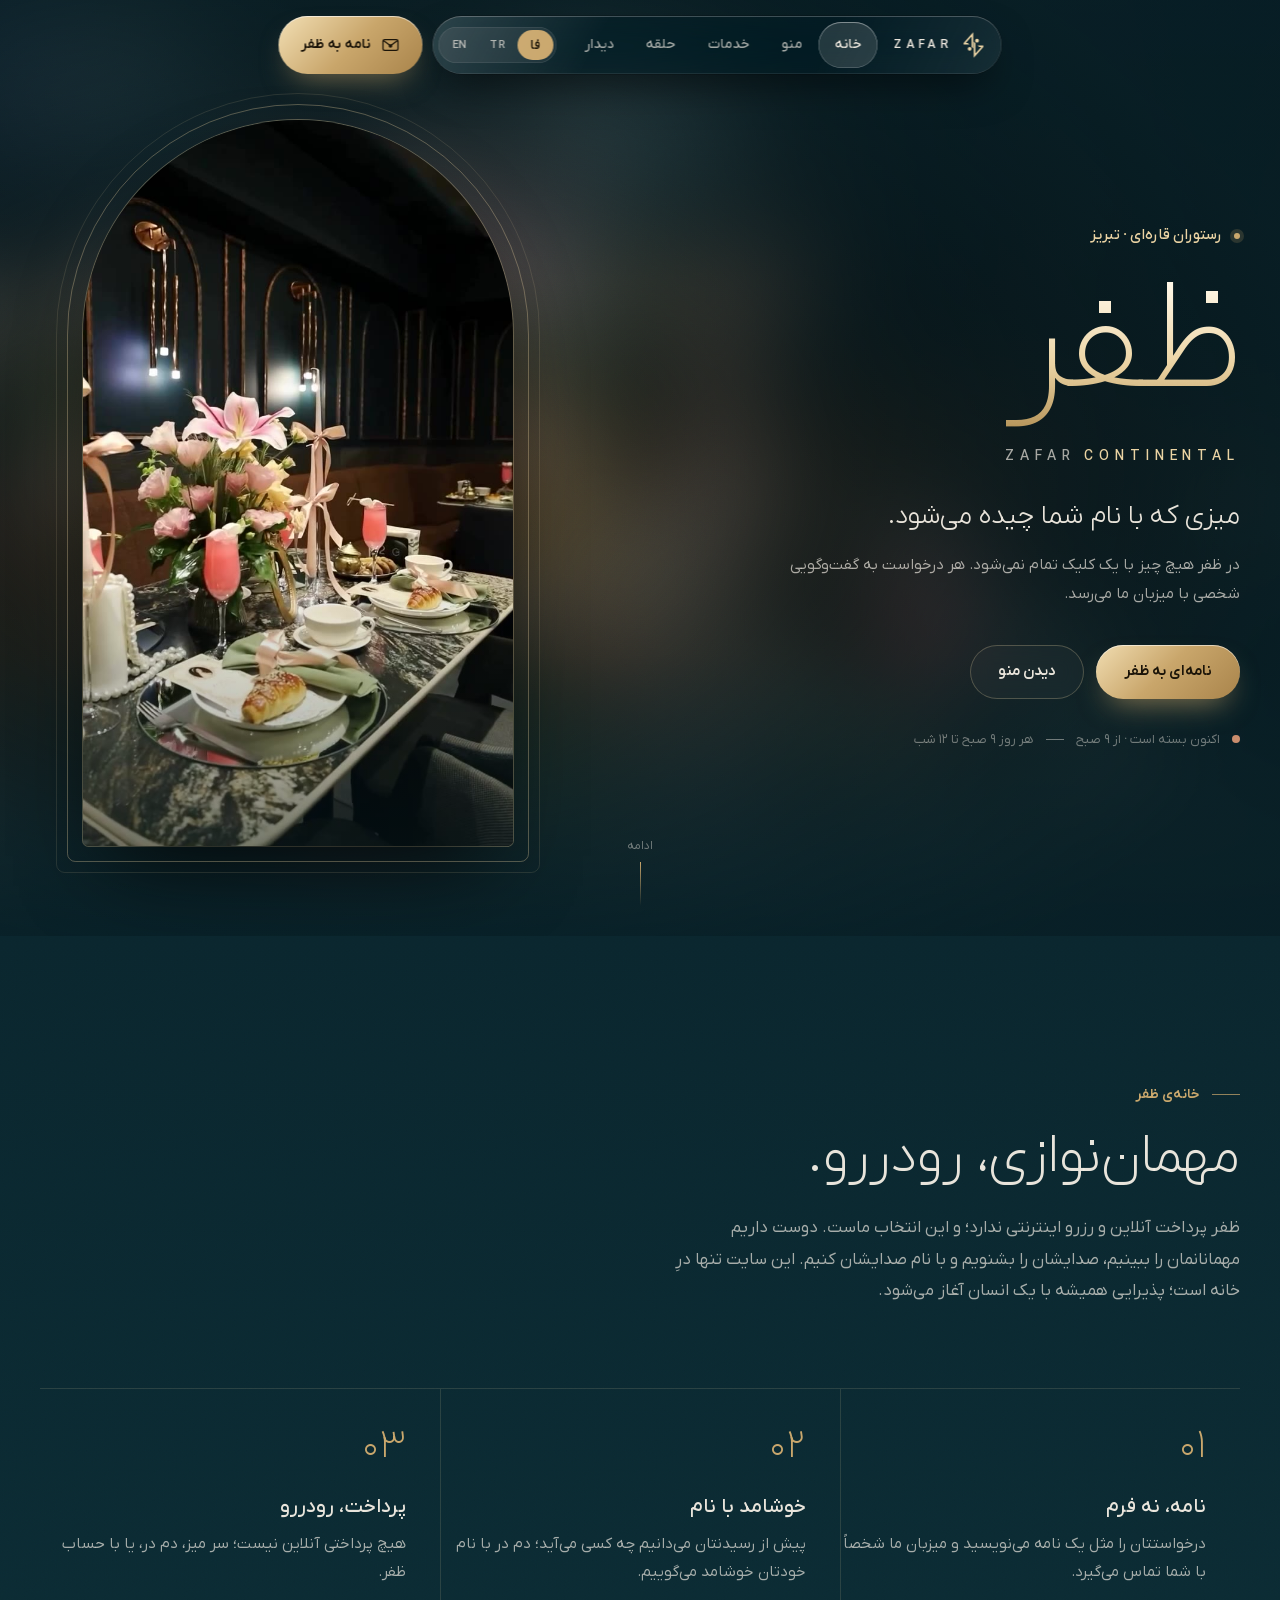
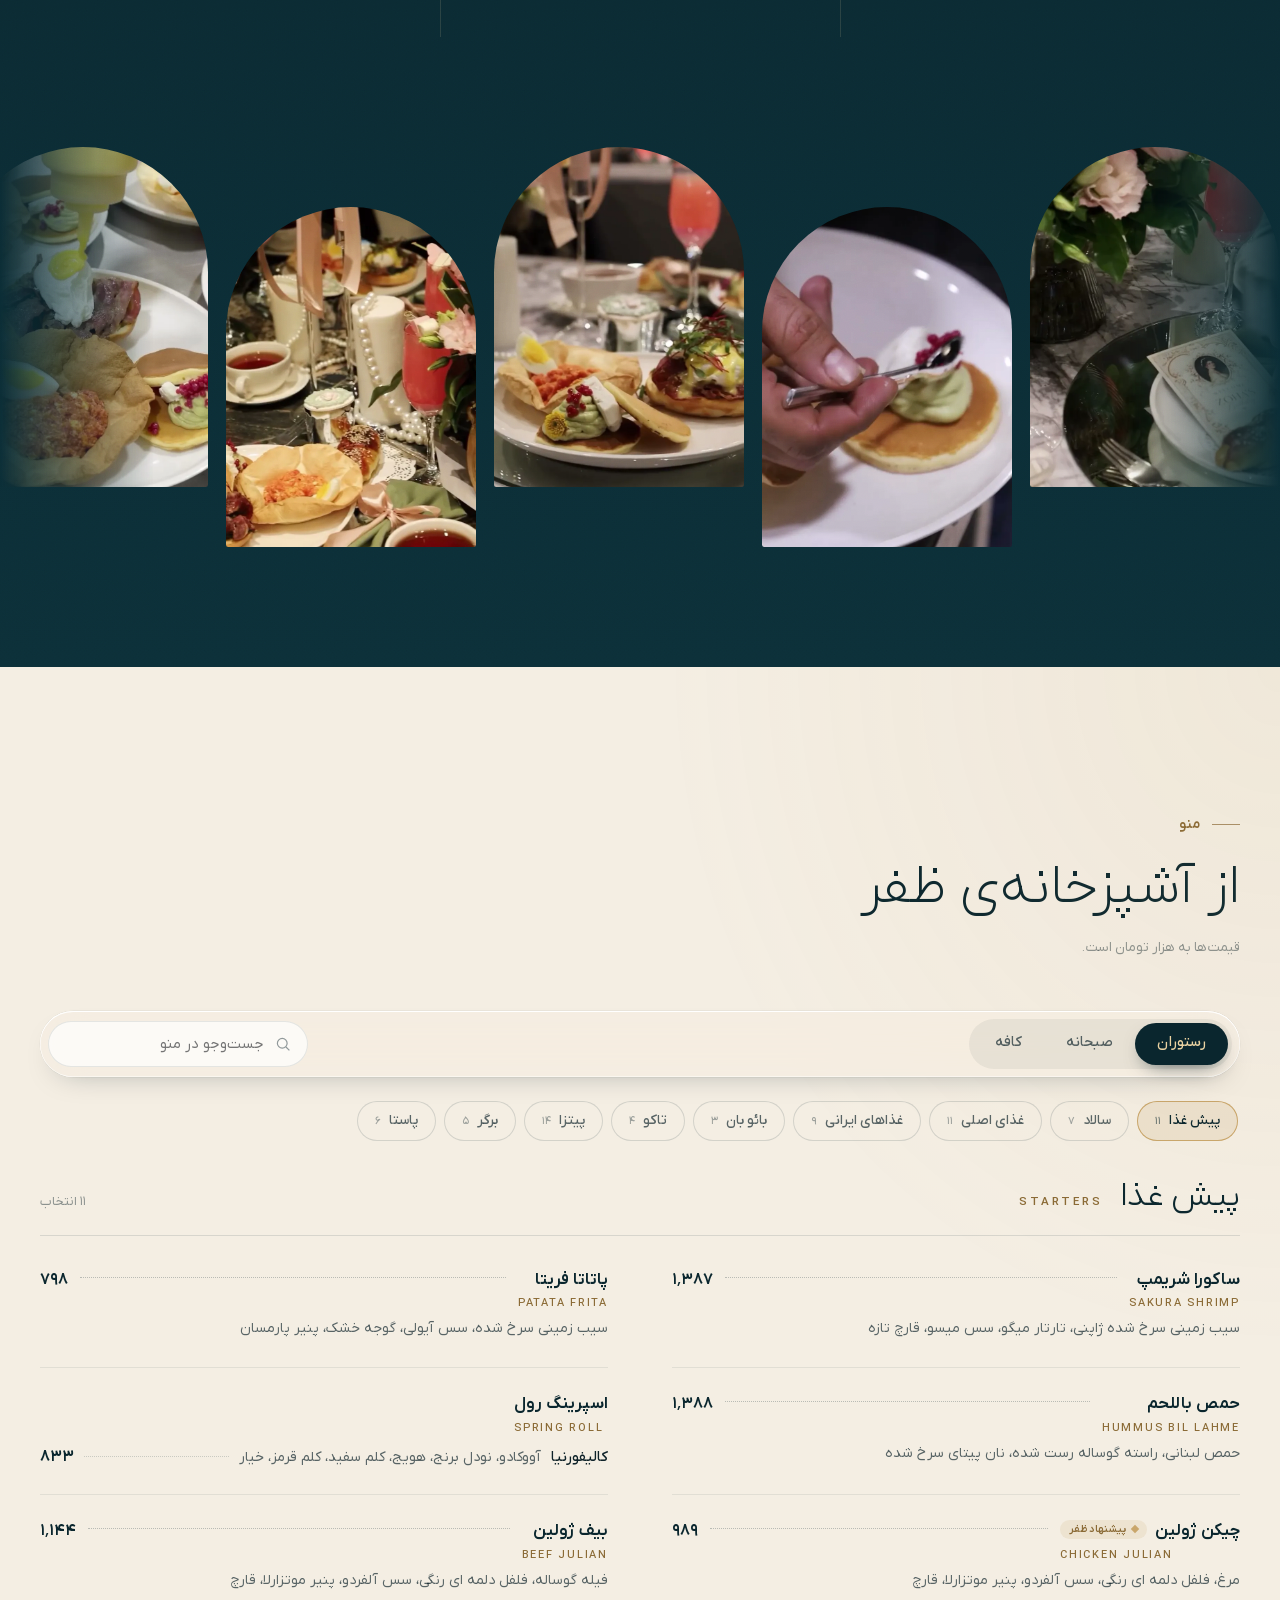
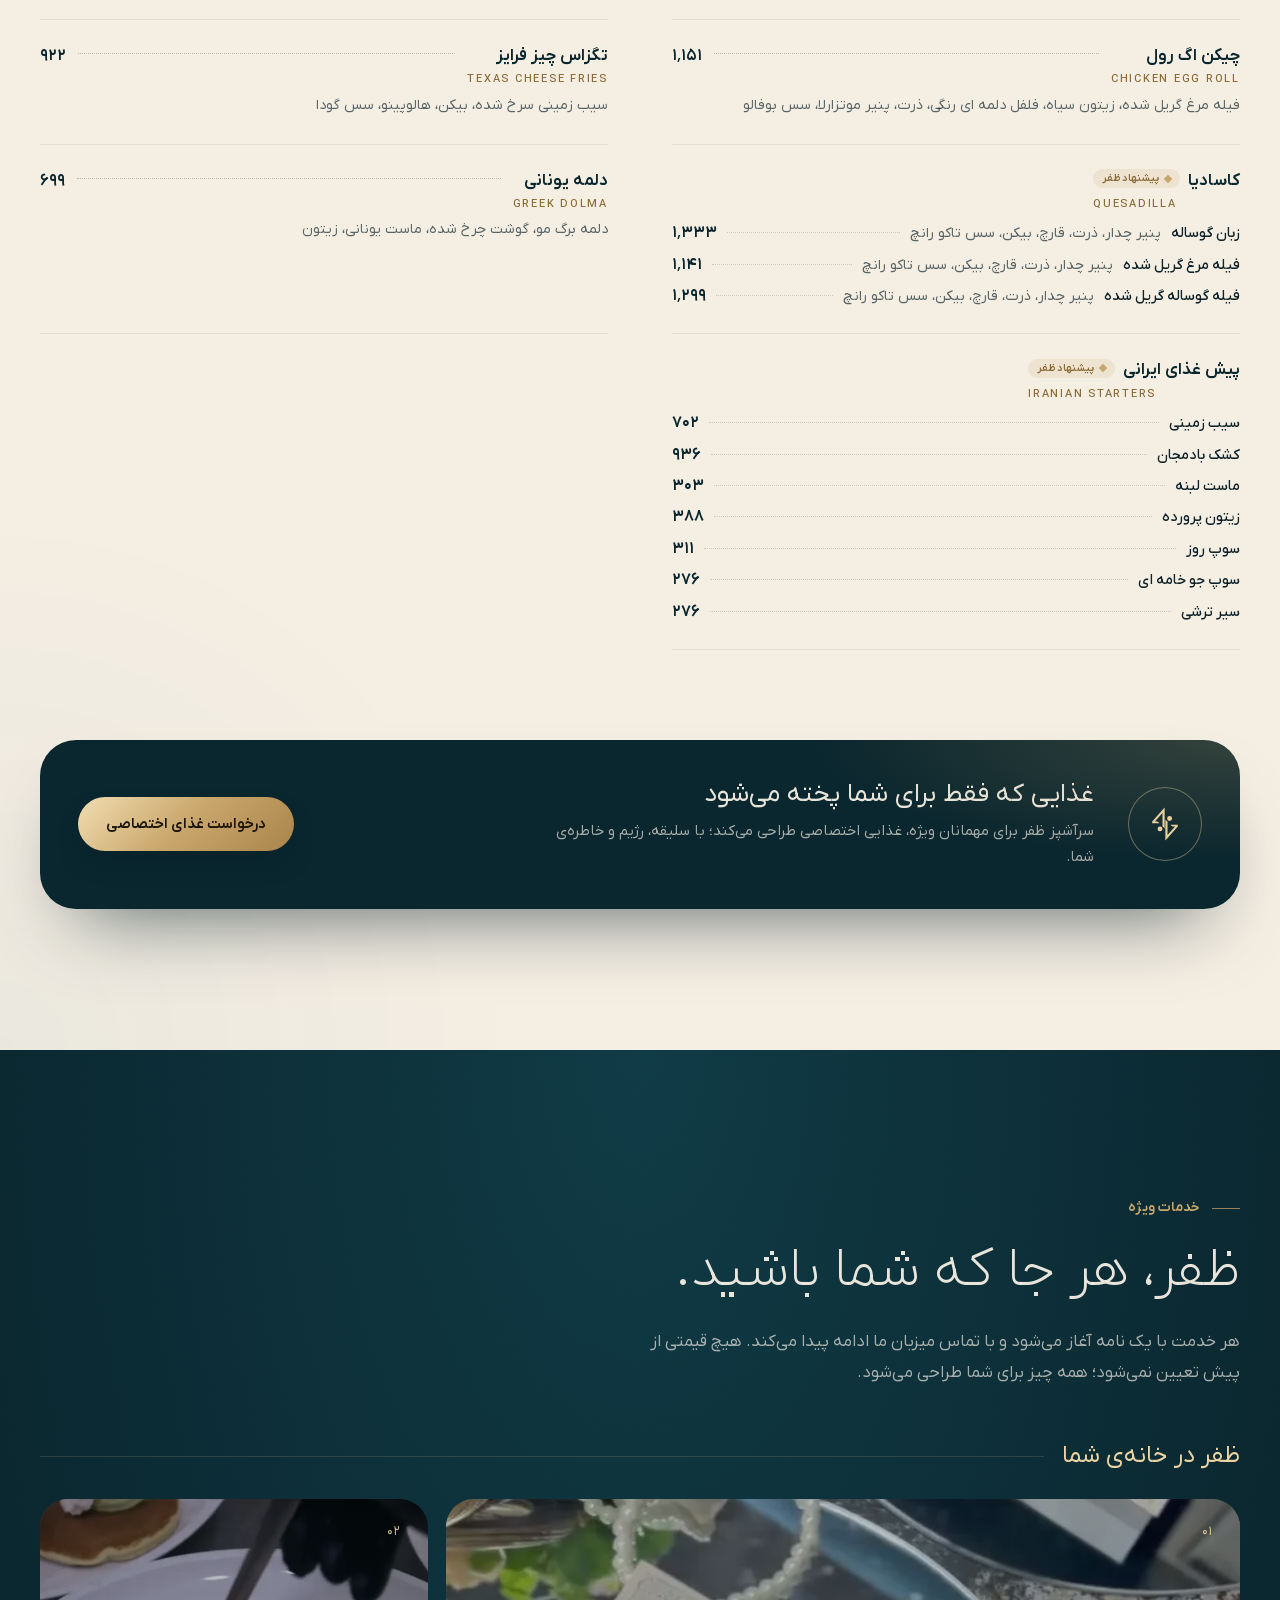
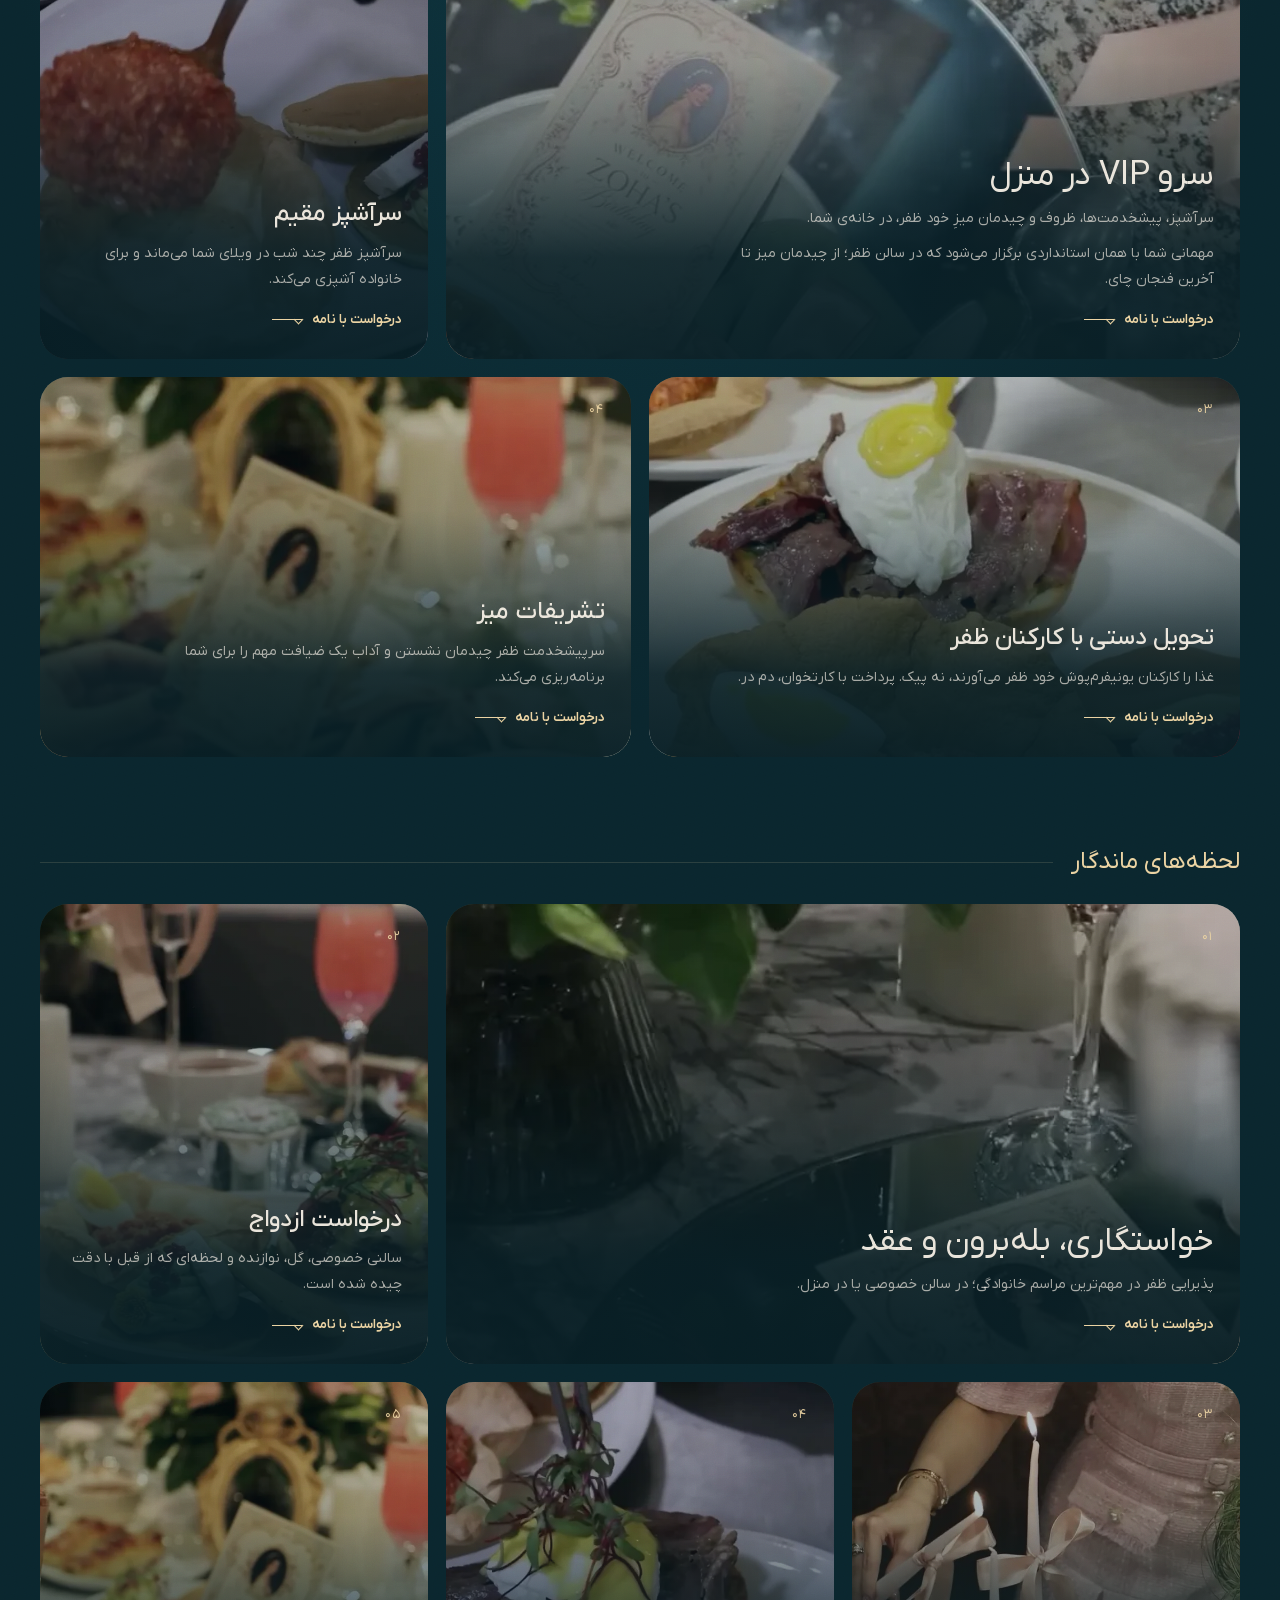
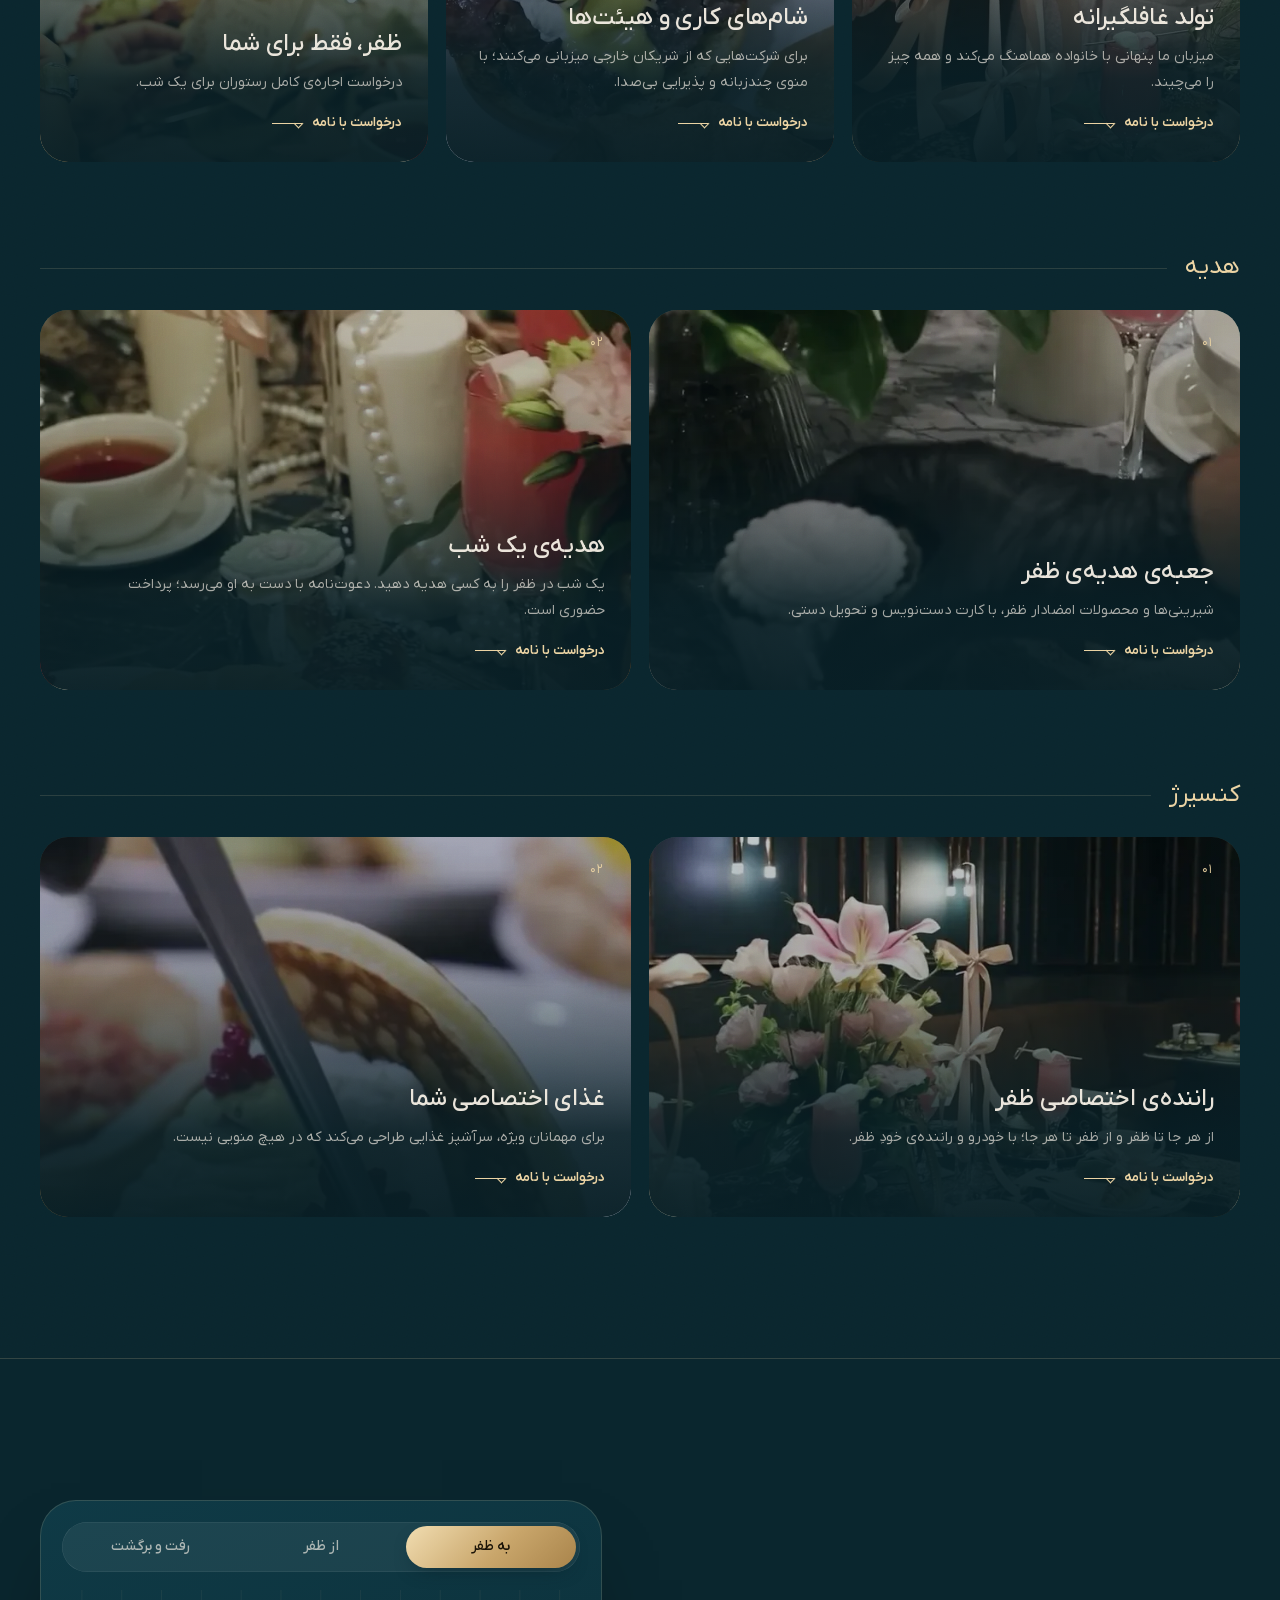
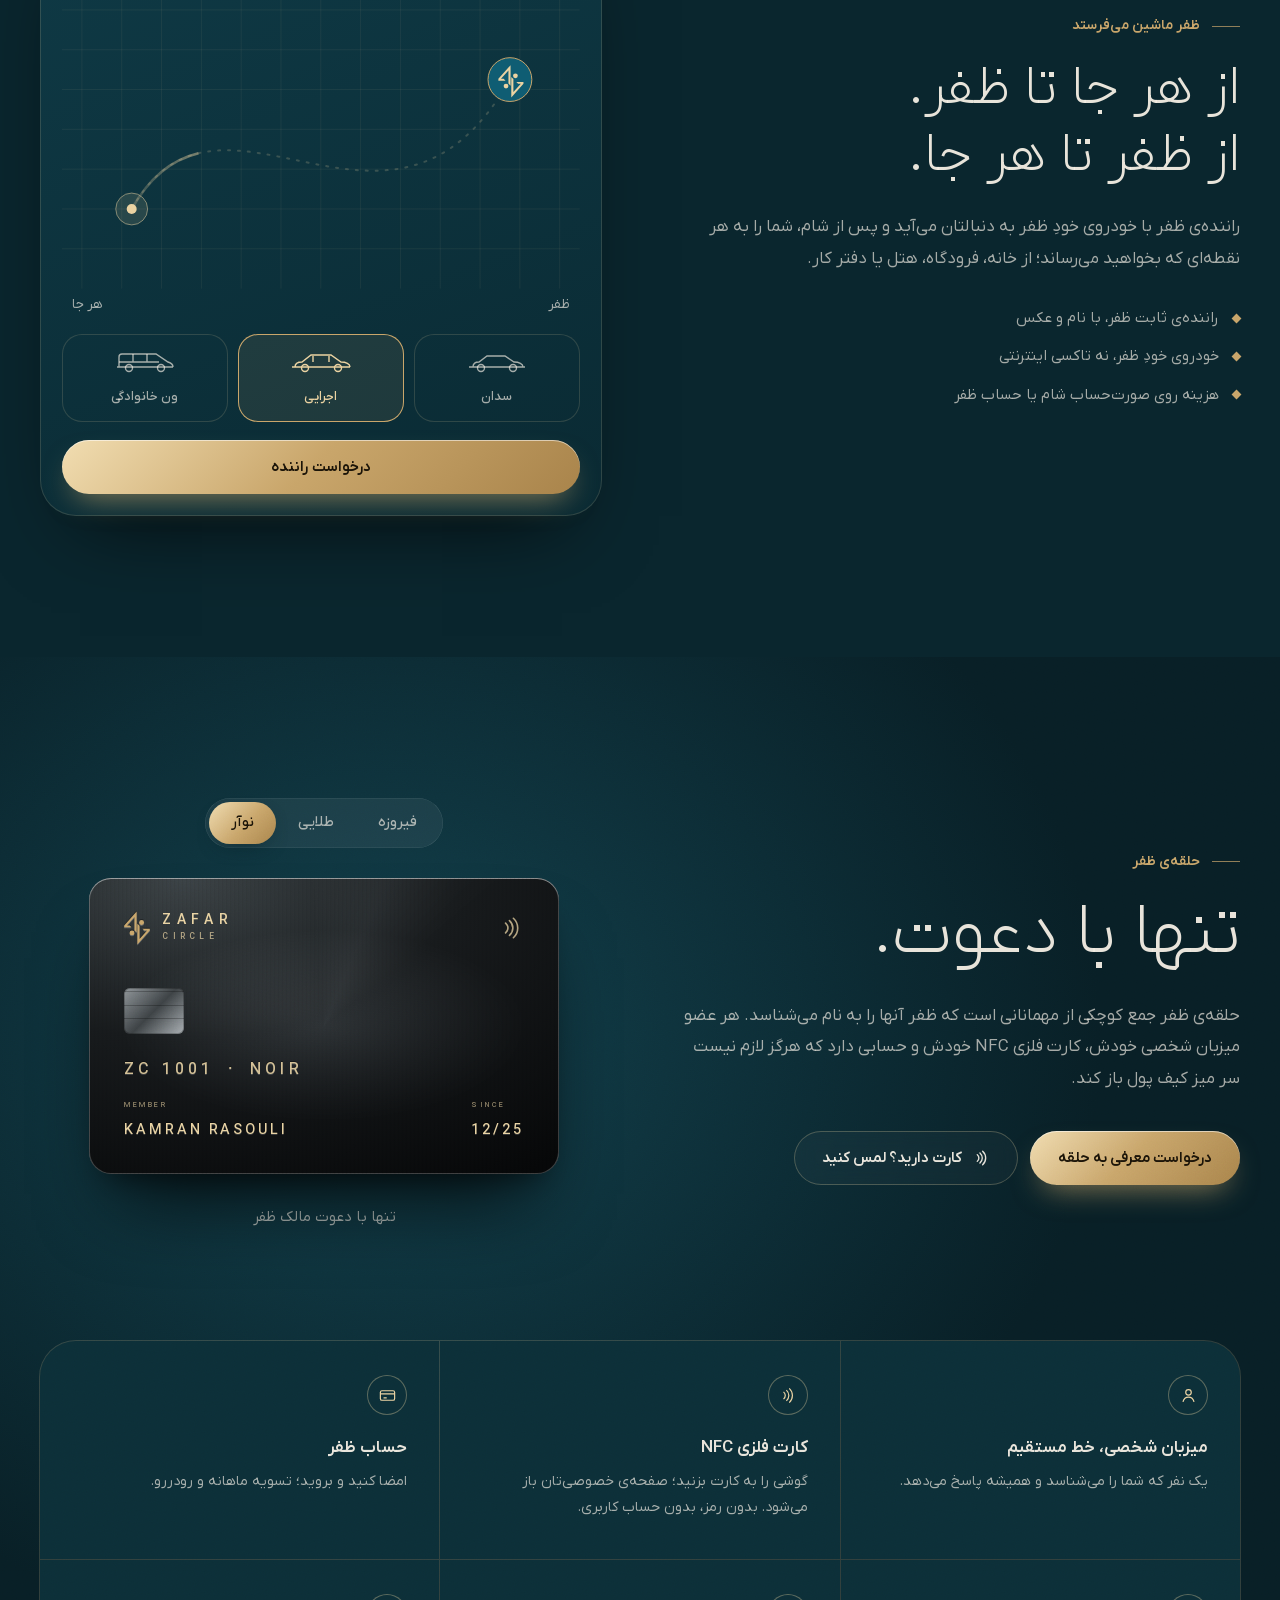
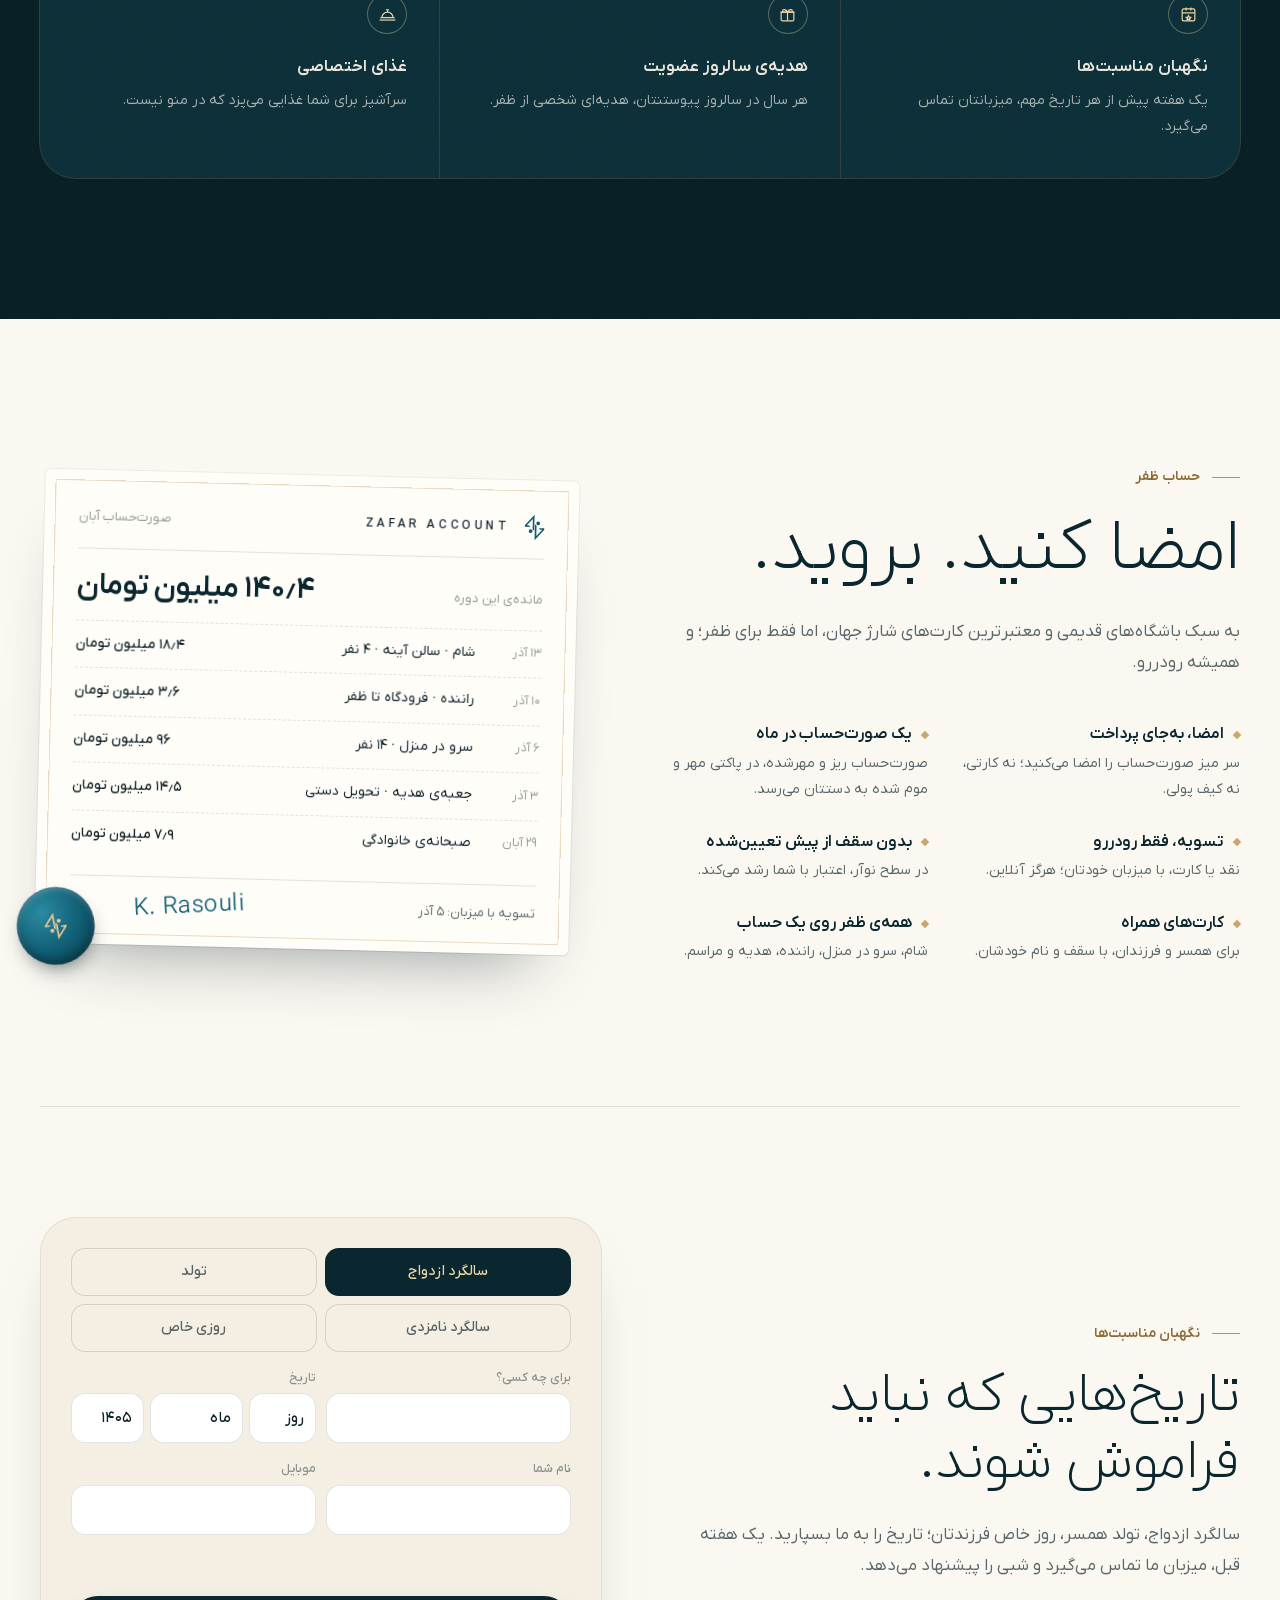
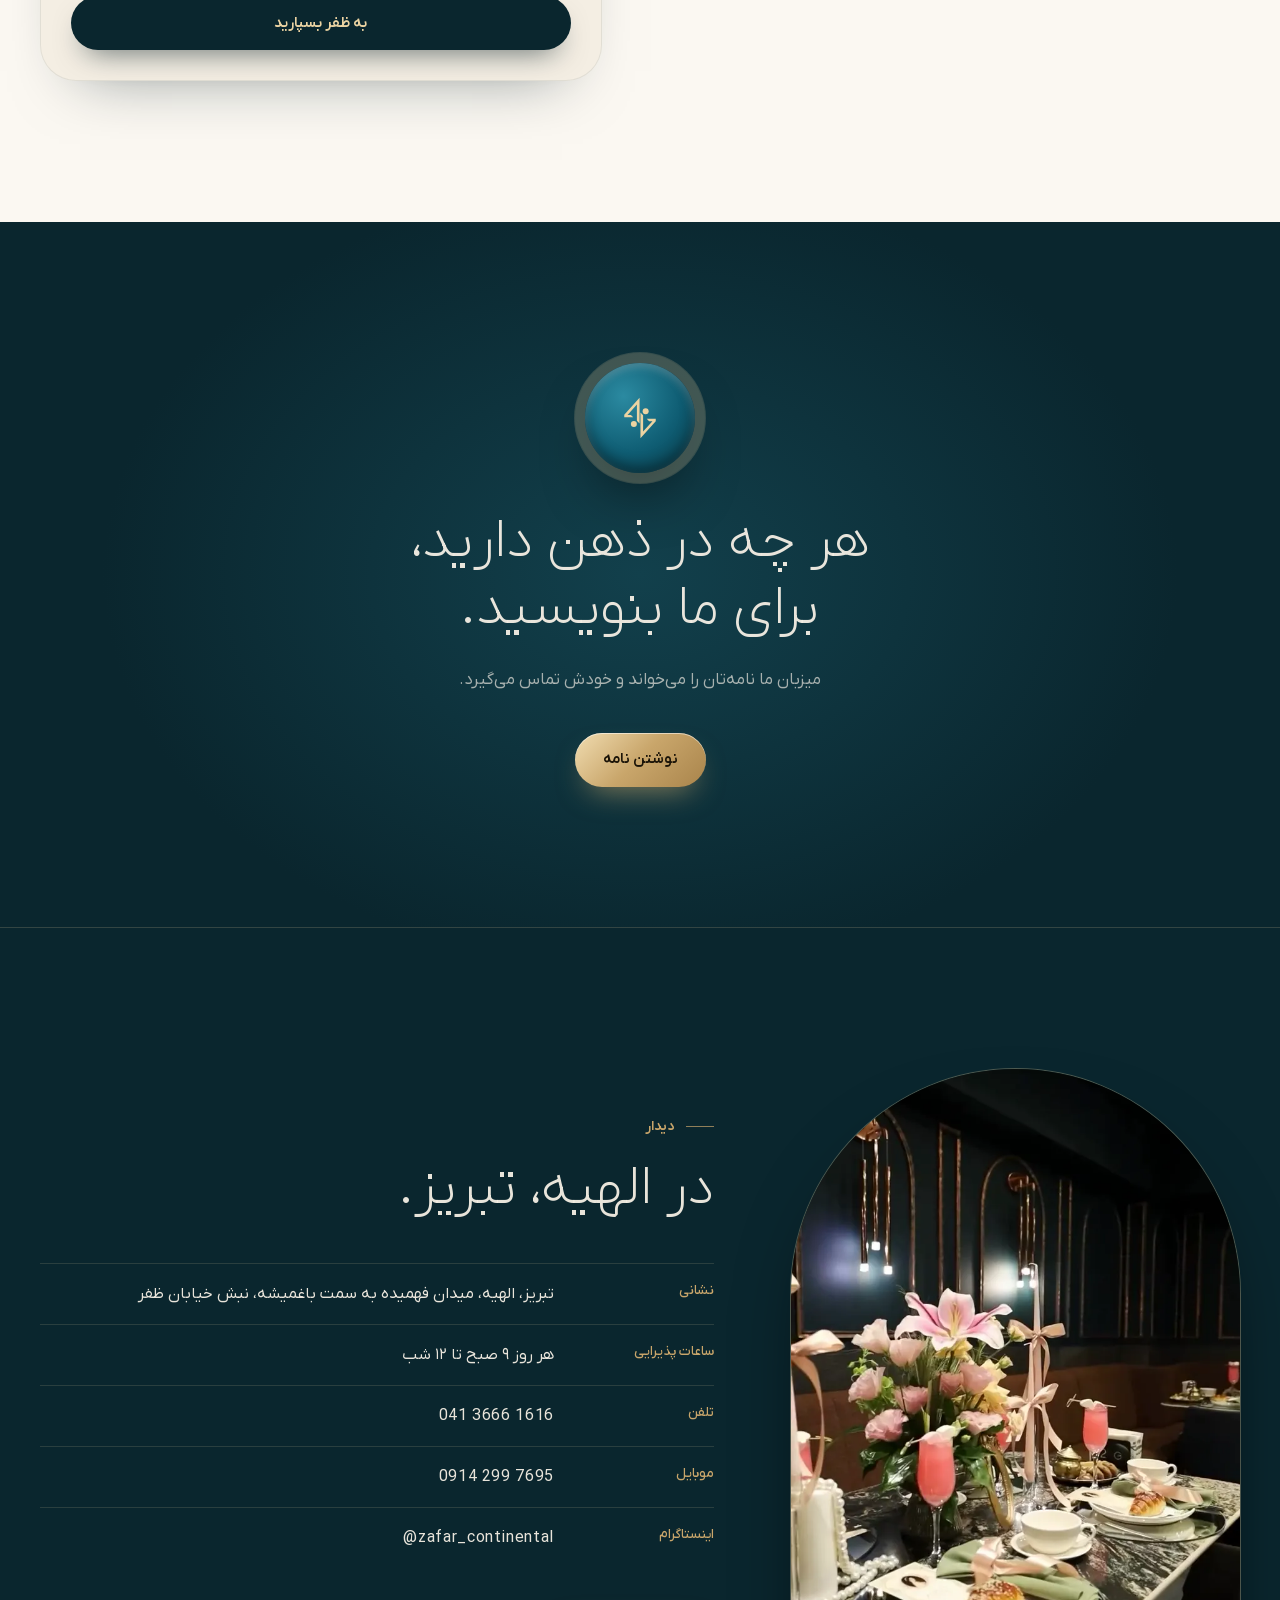
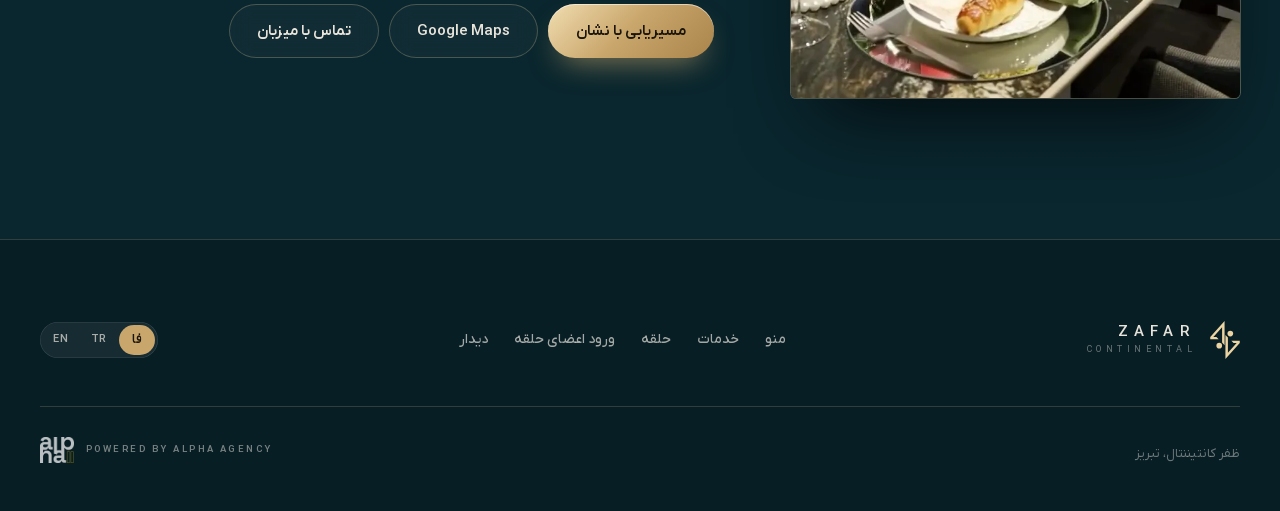
==== commit ab55df76: "Opening wordmark reads ZAFAR in RTL too" ====
--- a/index.html
+++ b/index.html
@@ -16,9 +16,9 @@
 <link rel="preload" href="assets/fonts/yekan-fa.woff2" as="font" type="font/woff2" crossorigin>
 <link rel="preload" href="assets/fonts/yekan-lat.woff2" as="font" type="font/woff2" crossorigin>
 <link rel="preload" href="assets/video/hero-poster.jpg" as="image">
-<link rel="stylesheet" href="css/site.css?v=48c2cbe448">
+<link rel="stylesheet" href="css/site.css?v=711fdedd28">
 <script>try{var l=localStorage.getItem("zafar.lang");var q=new URLSearchParams(location.search).get("lang");l=q||l;if(l==="tr"||l==="en"){document.documentElement.lang=l;document.documentElement.dir="ltr";document.documentElement.dataset.lang=l}}catch(e){}</script>
-<script type="module" src="js/site.js?v=48c2cbe448"></script>
+<script type="module" src="js/site.js?v=711fdedd28"></script>
 </head>
 <body>
 
--- a/css/site.css
+++ b/css/site.css
@@ -698,3 +698,4 @@
 .st-foot { padding-inline-end: 64px; }
 .r-n { font: 200 40px/1 var(--body); letter-spacing: .02em; }
 .sc-n { font: 400 13px/1 var(--body); letter-spacing: .12em; opacity: .9; }
+.boot-word { direction: ltr; unicode-bidi: isolate; }
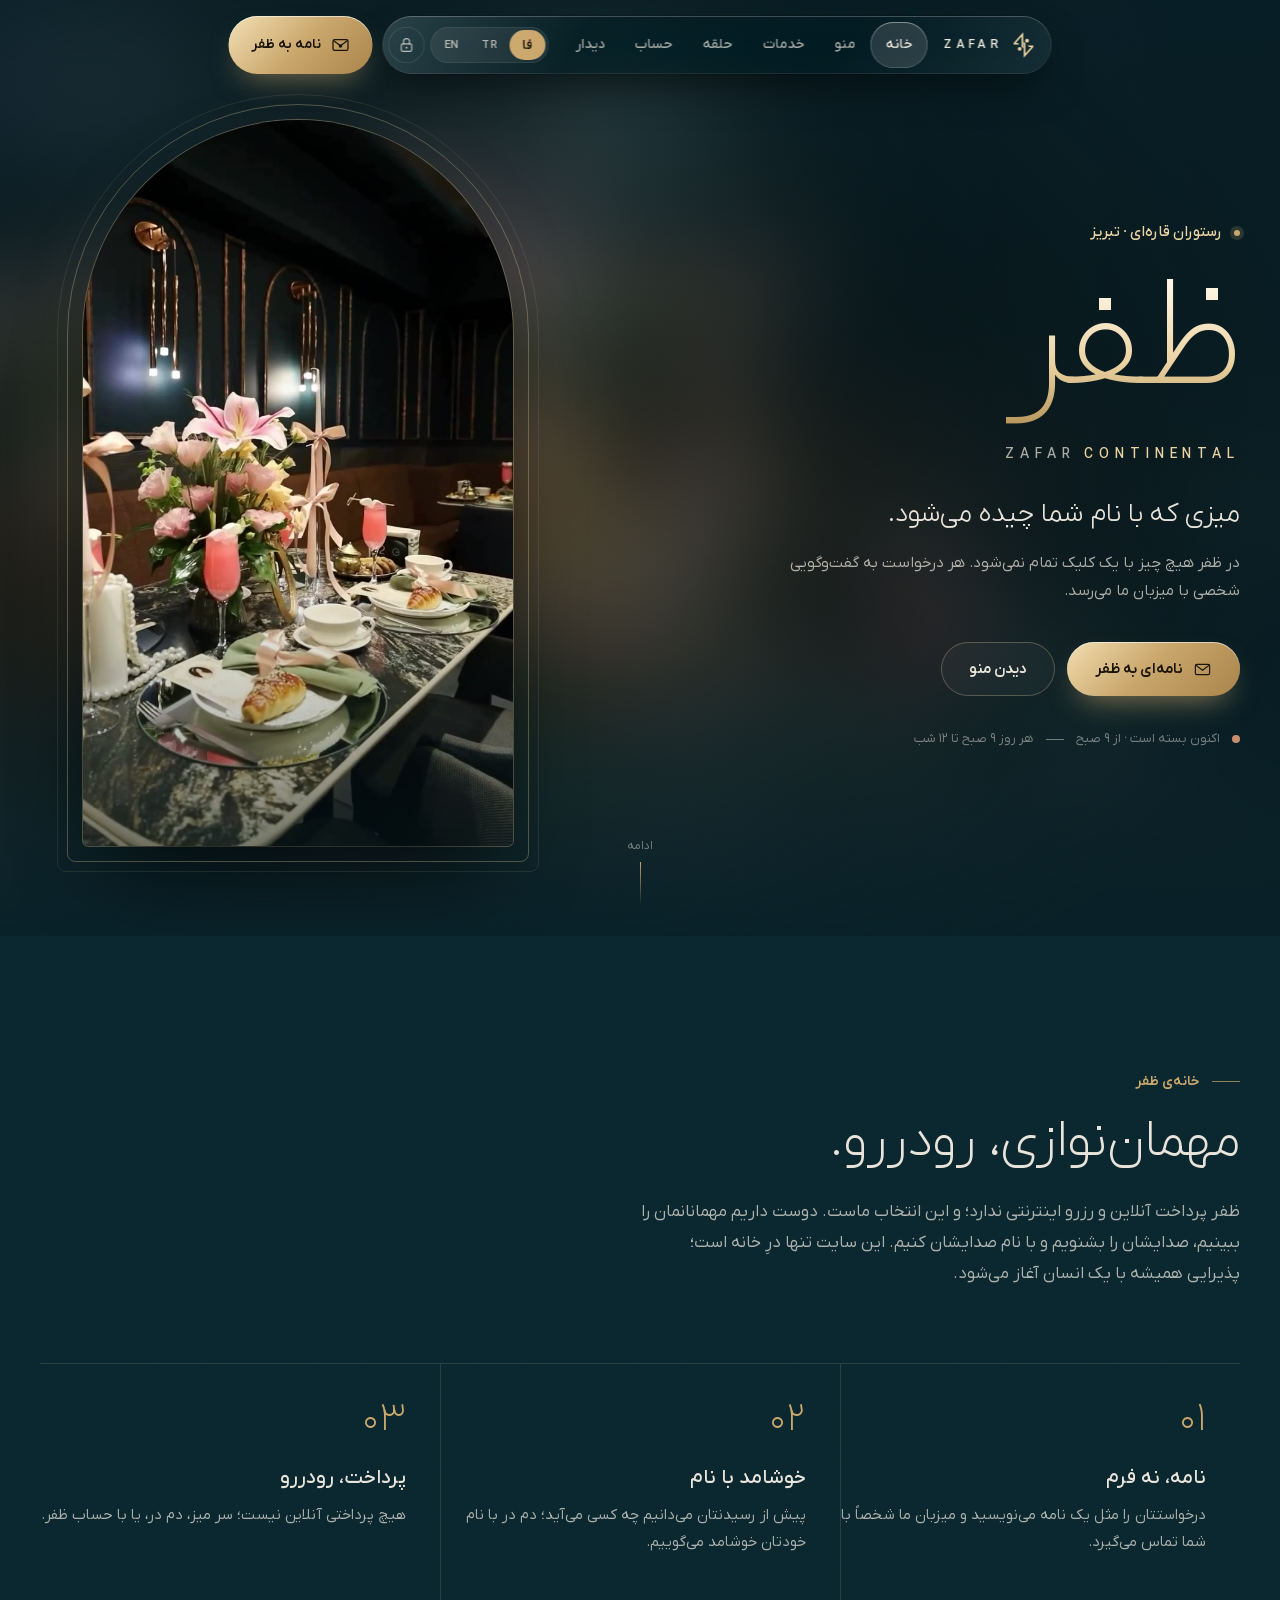
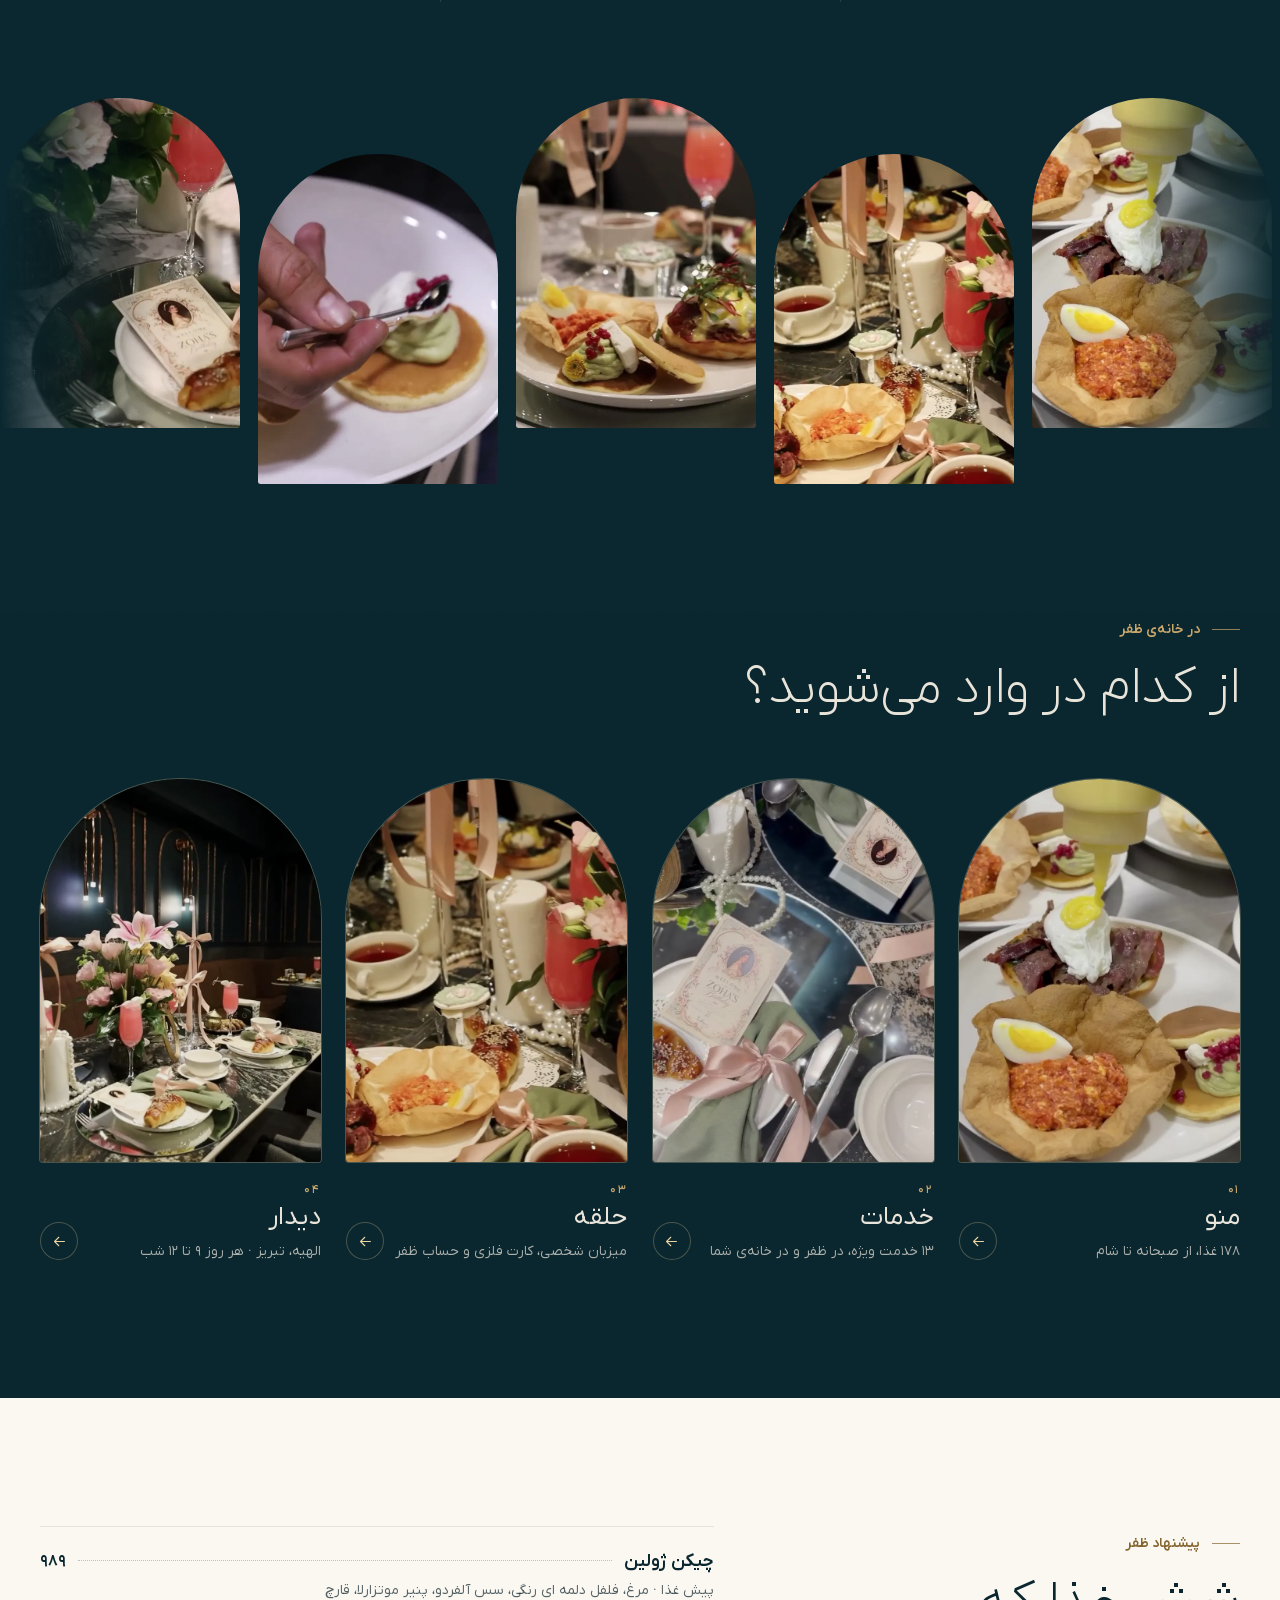
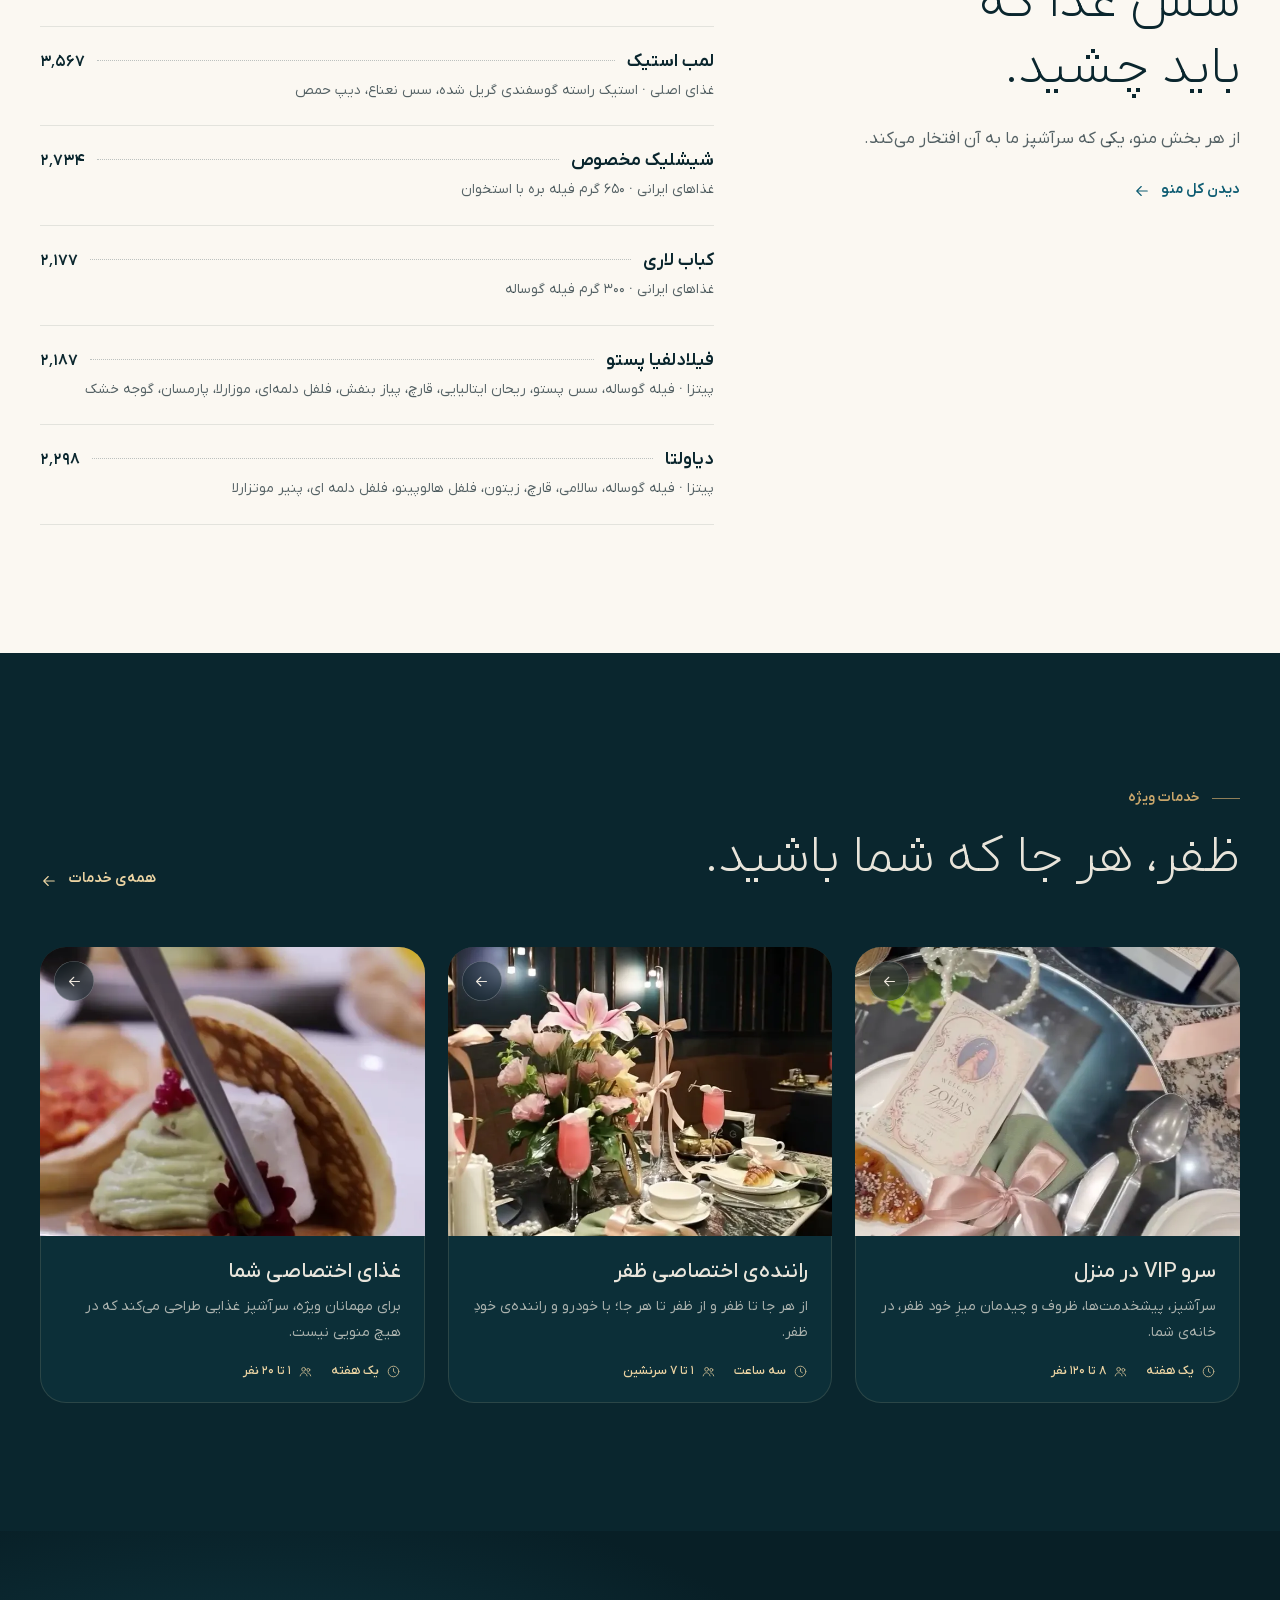
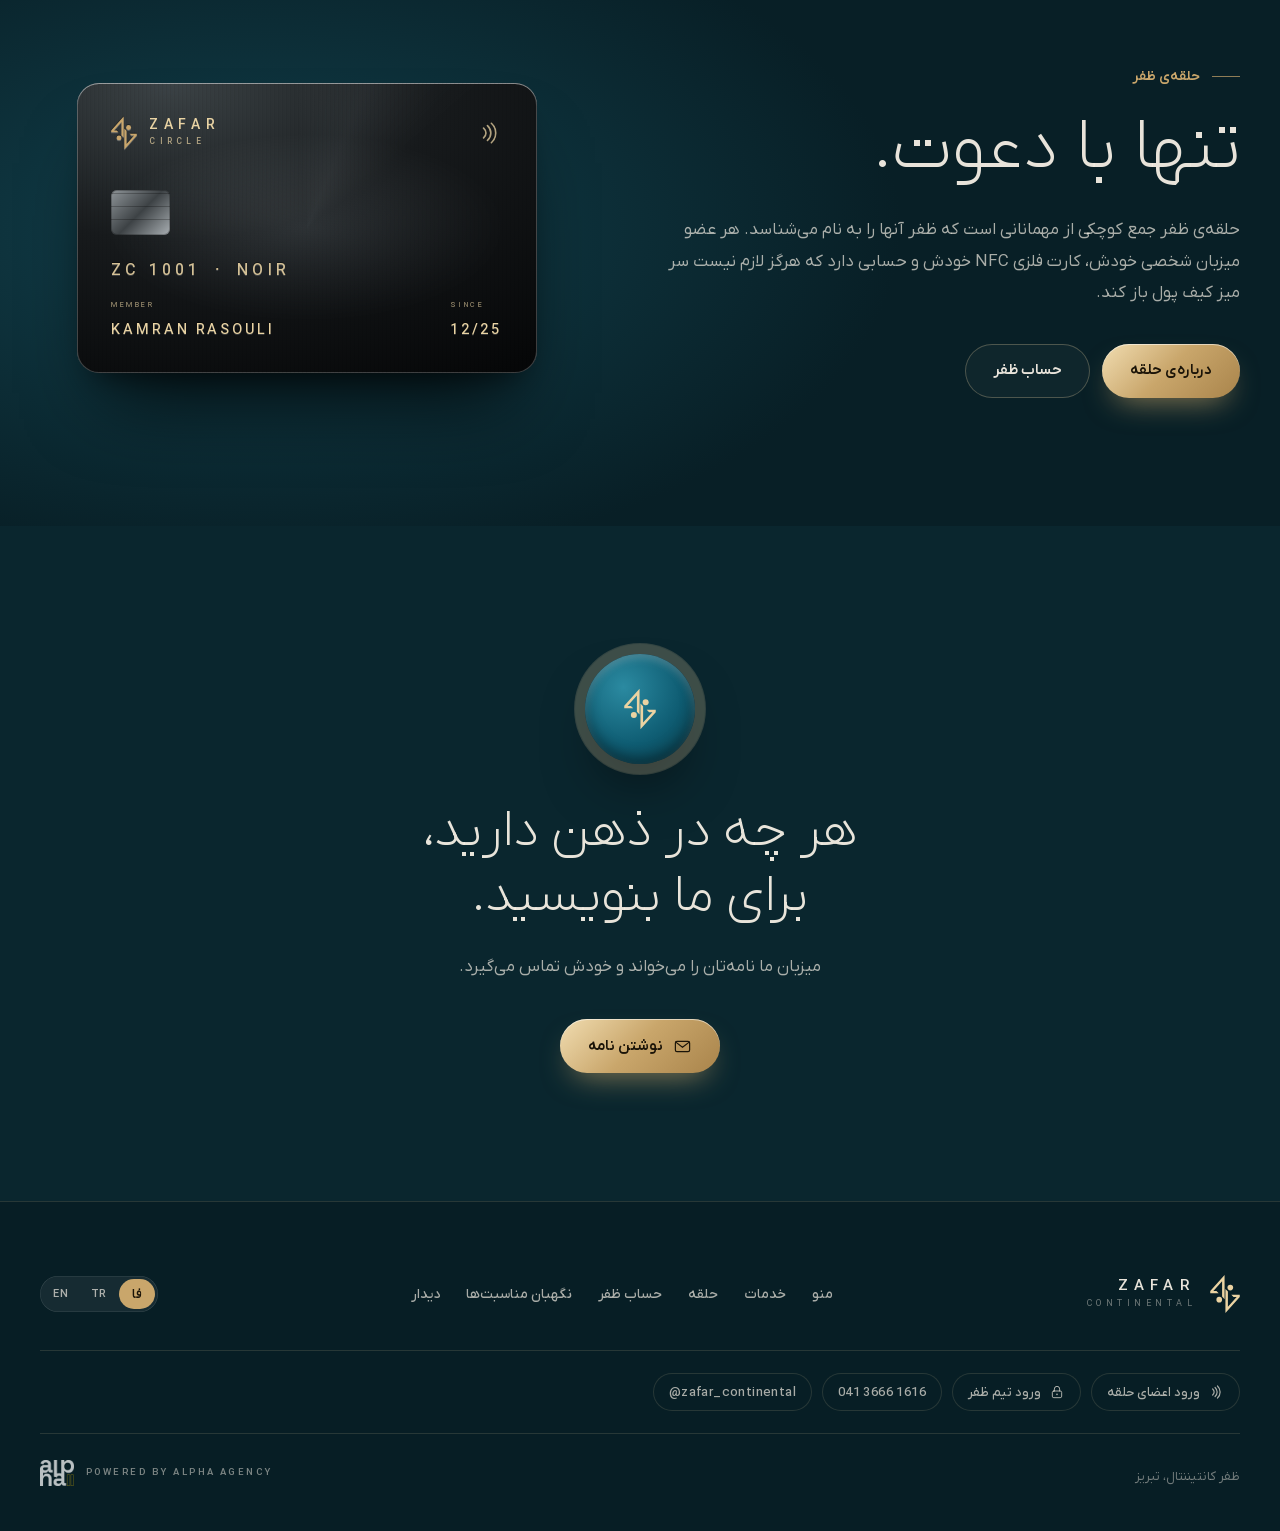
==== commit 265182a6: "Zafar v3: separate pages, a page for every service, card rules, Account tab and team login Each page" ====
--- a/index.html
+++ b/index.html
@@ -16,9 +16,9 @@
 <link rel="preload" href="assets/fonts/yekan-fa.woff2" as="font" type="font/woff2" crossorigin>
 <link rel="preload" href="assets/fonts/yekan-lat.woff2" as="font" type="font/woff2" crossorigin>
 <link rel="preload" href="assets/video/hero-poster.jpg" as="image">
-<link rel="stylesheet" href="css/site.css?v=711fdedd28">
+<link rel="stylesheet" href="css/site.css?v=dea68bb3e7">
 <script>try{var l=localStorage.getItem("zafar.lang");var q=new URLSearchParams(location.search).get("lang");l=q||l;if(l==="tr"||l==="en"){document.documentElement.lang=l;document.documentElement.dir="ltr";document.documentElement.dataset.lang=l}}catch(e){}</script>
-<script type="module" src="js/site.js?v=711fdedd28"></script>
+<script type="module" src="js/site.js?v=dea68bb3e7"></script>
 </head>
 <body>
 
@@ -34,225 +34,45 @@
 
 <!-- glass navigation: a top capsule on desktop, a thumb bar on phones; it folds as you scroll down and opens as you scroll up -->
 <div class="topchip" id="topchip">
-  <a class="tc-mark" href="#home" aria-label="Zafar"><svg class="zmark" viewBox="30 30 640 825" aria-hidden="true"><path class="mk-a" pathLength="1" d="M341 37L35 379V427H215L168 380H101L288 172V498L341 552Z"/><path class="mk-b" pathLength="1" d="M359 849L665 507V459H485L532 506H599L412 714V388L359 334Z"/><circle class="mk-c" pathLength="1" cx="227" cy="563" r="60"/><circle class="mk-d" pathLength="1" cx="463" cy="306" r="60"/></svg></a>
-  <div class="langs" role="group" data-ta="nav.lang"></div>
+  <a class="tc-mark" href="#/" aria-label="Zafar"><svg class="zmark" viewBox="30 30 640 825" aria-hidden="true"><path class="mk-a" pathLength="1" d="M341 37L35 379V427H215L168 380H101L288 172V498L341 552Z"/><path class="mk-b" pathLength="1" d="M359 849L665 507V459H485L532 506H599L412 714V388L359 334Z"/><circle class="mk-c" pathLength="1" cx="227" cy="563" r="60"/><circle class="mk-d" pathLength="1" cx="463" cy="306" r="60"/></svg></a>
+  <div class="tc-r"><div class="langs" role="group" data-ta="nav.lang"></div><a class="tc-key" href="#/login" data-ta="nav.login"><i data-ico="key"></i></a></div>
 </div>
 <nav class="gnav" id="gnav" data-tone="dark" aria-label="Zafar">
   <div class="gn-caps" id="gn-caps">
-    <a class="gn-mark" href="#home" aria-label="Zafar"><svg class="zmark" viewBox="30 30 640 825" aria-hidden="true"><path class="mk-a" pathLength="1" d="M341 37L35 379V427H215L168 380H101L288 172V498L341 552Z"/><path class="mk-b" pathLength="1" d="M359 849L665 507V459H485L532 506H599L412 714V388L359 334Z"/><circle class="mk-c" pathLength="1" cx="227" cy="563" r="60"/><circle class="mk-d" pathLength="1" cx="463" cy="306" r="60"/></svg><span class="gn-word">ZAFAR</span></a>
+    <a class="gn-mark" href="#/" aria-label="Zafar"><svg class="zmark" viewBox="30 30 640 825" aria-hidden="true"><path class="mk-a" pathLength="1" d="M341 37L35 379V427H215L168 380H101L288 172V498L341 552Z"/><path class="mk-b" pathLength="1" d="M359 849L665 507V459H485L532 506H599L412 714V388L359 334Z"/><circle class="mk-c" pathLength="1" cx="227" cy="563" r="60"/><circle class="mk-d" pathLength="1" cx="463" cy="306" r="60"/></svg><span class="gn-word">ZAFAR</span></a>
     <div class="gn-open" id="gn-open">
       <div class="gn-row" id="gn-row">
         <span class="gn-lens" aria-hidden="true"></span>
-        <a class="gn-tab" href="#home" data-sec="home"><i class="gn-ico" data-ico="home"></i><span data-t="nav.home">خانه</span></a>
-        <a class="gn-tab" href="#menu" data-sec="menu"><i class="gn-ico" data-ico="menu"></i><span data-t="nav.menu">منو</span></a>
-        <a class="gn-tab" href="#services" data-sec="services"><i class="gn-ico" data-ico="services"></i><span data-t="nav.services">خدمات</span></a>
-        <a class="gn-tab" href="#circle" data-sec="circle"><i class="gn-ico" data-ico="circle"></i><span data-t="nav.circle">حلقه</span></a>
-        <a class="gn-tab" href="#visit" data-sec="visit"><i class="gn-ico" data-ico="visit"></i><span data-t="nav.visit">دیدار</span></a>
+        <a class="gn-tab" href="#/" data-sec="home"><i class="gn-ico" data-ico="home"></i><span data-t="nav.home">خانه</span></a>
+        <a class="gn-tab" href="#/menu" data-sec="menu"><i class="gn-ico" data-ico="menu"></i><span data-t="nav.menu">منو</span></a>
+        <a class="gn-tab" href="#/services" data-sec="services"><i class="gn-ico" data-ico="services"></i><span data-t="nav.services">خدمات</span></a>
+        <a class="gn-tab" href="#/circle" data-sec="circle"><i class="gn-ico" data-ico="circle"></i><span data-t="nav.circle">حلقه</span></a>
+        <a class="gn-tab" href="#/account" data-sec="account"><i class="gn-ico" data-ico="account"></i><span data-t="nav.account">حساب</span></a>
+        <a class="gn-tab" href="#/visit" data-sec="visit"><i class="gn-ico" data-ico="visit"></i><span data-t="nav.visit">دیدار</span></a>
       </div>
       <div class="langs gn-langs" role="group" data-ta="nav.lang"></div>
+      <a class="gn-key" href="#/login" data-ta="nav.login"><i data-ico="key"></i></a>
     </div>
     <button class="gn-fold" id="gn-fold" type="button" tabindex="-1" aria-hidden="true"><span class="gn-cur" id="gn-cur"></span><i class="gn-dots"><b></b><b></b><b></b></i></button>
   </div>
   <button class="gn-letter" id="gn-letter" type="button"><i class="gn-ico gl-i" data-ico="letter"></i><span class="gl-l" data-t="nav.write">نامه به ظفر</span><span class="gl-s" data-t="nav.letter">نامه</span></button>
 </nav>
 
-<main id="main">
-  <!-- HERO -->
-  <section class="hero" id="home" data-tone="dark">
-    <div class="hero-amb" aria-hidden="true"><video class="amb" muted playsinline loop preload="auto" poster="assets/video/hero-poster.jpg"><source src="assets/video/hero.mp4" type="video/mp4"></video></div>
-    <div class="hero-grain" aria-hidden="true"></div>
-    <div class="hero-in">
-      <div class="hero-copy">
-        <p class="eyebrow"><span class="dot"></span><span data-t="hero.eyebrow">رستوران قاره‌ای · تبریز</span></p>
-        <p class="greet" id="greet" hidden></p>
-        <h1 class="hero-title"><span class="ht-fa">ظفر</span><span class="ht-lat">Zafar <em>Continental</em></span></h1>
-        <p class="hero-lead" data-t="hero.lead">میزی که با نام شما چیده می‌شود.</p>
-        <p class="hero-sub" data-t="hero.sub"></p>
-        <div class="hero-cta">
-          <button class="btn gold" type="button" data-letter="visit"><span data-t="hero.cta">نامه‌ای به ظفر</span></button>
-          <a class="btn ghost" href="#menu"><span data-t="hero.menu">دیدن منو</span></a>
-        </div>
-        <div class="hero-meta"><span class="open-dot" id="open-dot"></span><span id="open-txt"></span><span class="sep"></span><span data-t="open.hours"></span></div>
-      </div>
-      <figure class="hero-arch">
-        <div class="arch-frame"><video class="hv" muted playsinline loop autoplay preload="auto" poster="assets/video/hero-poster.jpg"><source src="assets/video/hero.mp4" type="video/mp4"></video></div>
-        <span class="arch-line" aria-hidden="true"></span>
-      </figure>
-    </div>
-    <a class="hero-scroll" href="#house"><span data-t="hero.scroll">ادامه</span><i></i></a>
-  </section>
-
-  <!-- HOUSE -->
-  <section class="house" id="house" data-tone="dark">
-    <div class="wrap">
-      <div class="house-head reveal">
-        <p class="kicker" data-t="house.k"></p>
-        <h2 class="h2" data-t="house.t"></h2>
-        <p class="lede" data-t="house.p"></p>
-      </div>
-      <ol class="rituals">
-        <li class="reveal"><span class="r-n">I</span><h3 data-t="rit.1t"></h3><p data-t="rit.1p"></p></li>
-        <li class="reveal"><span class="r-n">II</span><h3 data-t="rit.2t"></h3><p data-t="rit.2p"></p></li>
-        <li class="reveal"><span class="r-n">III</span><h3 data-t="rit.3t"></h3><p data-t="rit.3p"></p></li>
-      </ol>
-    </div>
-    <div class="strip" aria-hidden="true">
-      <div class="strip-in">
-        <img src="assets/img/s_2.6.webp" alt="" loading="lazy"><img src="assets/img/s_4.6.webp" alt="" loading="lazy"><img src="assets/img/s_10.6.webp" alt="" loading="lazy"><img src="assets/img/s_12.6.webp" alt="" loading="lazy"><img src="assets/img/s_6.6.webp" alt="" loading="lazy"><img src="assets/img/s_14.2.webp" alt="" loading="lazy">
-      </div>
-    </div>
-  </section>
-
-  <!-- MENU -->
-  <section class="menu" id="menu" data-tone="light">
-    <div class="wrap">
-      <div class="sec-head reveal">
-        <p class="kicker" data-t="menu.k"></p>
-        <h2 class="h2" data-t="menu.t"></h2>
-        <p class="note" data-t="menu.note"></p>
-      </div>
-      <div class="menu-bar" id="menu-bar">
-        <div class="seg" id="menu-tabs" role="tablist"></div>
-        <label class="msearch"><svg viewBox="0 0 24 24" aria-hidden="true"><circle cx="11" cy="11" r="6.5"/><path d="M16 16l4.5 4.5"/></svg><input id="msearch" type="search" data-tp="menu.search" autocomplete="off"></label>
-      </div>
-      <div class="cats" id="menu-cats"></div>
-      <div class="menu-body" id="menu-body"></div>
-      <aside class="bespoke reveal">
-        <div class="bs-art"><svg class="zmark" viewBox="30 30 640 825" aria-hidden="true"><path class="mk-a" pathLength="1" d="M341 37L35 379V427H215L168 380H101L288 172V498L341 552Z"/><path class="mk-b" pathLength="1" d="M359 849L665 507V459H485L532 506H599L412 714V388L359 334Z"/><circle class="mk-c" pathLength="1" cx="227" cy="563" r="60"/><circle class="mk-d" pathLength="1" cx="463" cy="306" r="60"/></svg></div>
-        <div><h3 data-t="menu.bespoke"></h3><p data-t="menu.bespokeP"></p></div>
-        <button class="btn ink" type="button" data-letter="bespoke"><span data-t="menu.bespokeB"></span></button>
-      </aside>
-    </div>
-  </section>
-
-  <!-- SERVICES -->
-  <section class="services" id="services" data-tone="dark">
-    <div class="wrap">
-      <div class="sec-head reveal">
-        <p class="kicker" data-t="svc.k"></p>
-        <h2 class="h2" data-t="svc.t"></h2>
-        <p class="lede narrow" data-t="svc.p"></p>
-      </div>
-      <div class="svc-groups" id="svc-groups"></div>
-    </div>
-  </section>
-
-  <!-- CHAUFFEUR -->
-  <section class="chauffeur" id="chauffeur" data-tone="dark">
-    <div class="wrap car-grid">
-      <div class="car-copy reveal">
-        <p class="kicker" data-t="car.k"></p>
-        <h2 class="h2" data-t="car.t"></h2>
-        <p class="lede" data-t="car.p"></p>
-        <ul class="ticks"><li data-t="car.f1"></li><li data-t="car.f2"></li><li data-t="car.f3"></li></ul>
-      </div>
-      <div class="route reveal" id="route">
-        <div class="seg seg-dark" id="car-dir" role="tablist"></div>
-        <svg class="route-map" viewBox="0 0 520 300" aria-hidden="true">
-          <defs><linearGradient id="rg" x1="0" x2="1"><stop offset="0" stop-color="#E7CF9E" stop-opacity=".2"/><stop offset=".5" stop-color="#E7CF9E"/><stop offset="1" stop-color="#E7CF9E" stop-opacity=".2"/></linearGradient></defs>
-          <g class="rm-grid"><line x1="20" y1="0" x2="20" y2="300"/><line x1="60" y1="0" x2="60" y2="300"/><line x1="100" y1="0" x2="100" y2="300"/><line x1="140" y1="0" x2="140" y2="300"/><line x1="180" y1="0" x2="180" y2="300"/><line x1="220" y1="0" x2="220" y2="300"/><line x1="260" y1="0" x2="260" y2="300"/><line x1="300" y1="0" x2="300" y2="300"/><line x1="340" y1="0" x2="340" y2="300"/><line x1="380" y1="0" x2="380" y2="300"/><line x1="420" y1="0" x2="420" y2="300"/><line x1="460" y1="0" x2="460" y2="300"/><line x1="500" y1="0" x2="500" y2="300"/><line x1="0" y1="20" x2="520" y2="20"/><line x1="0" y1="60" x2="520" y2="60"/><line x1="0" y1="100" x2="520" y2="100"/><line x1="0" y1="140" x2="520" y2="140"/><line x1="0" y1="180" x2="520" y2="180"/><line x1="0" y1="220" x2="520" y2="220"/><line x1="0" y1="260" x2="520" y2="260"/></g>
-          <path id="rpath" class="rm-path" d="M70 220 C 160 60, 330 300, 450 90"/>
-          <path class="rm-run" d="M70 220 C 160 60, 330 300, 450 90"/>
-          <circle class="rm-car" r="7"><animateMotion dur="5.5s" repeatCount="indefinite" keyPoints="0;1" keyTimes="0;1" calcMode="spline" keySplines=".45 0 .25 1"><mpath href="#rpath"/></animateMotion></circle>
-          <g class="rm-pin a" transform="translate(70 220)"><circle r="16"/><circle r="5" class="c"/></g>
-          <g class="rm-pin b" transform="translate(450 90)"><circle r="22"/><g transform="translate(-13 -16) scale(.04)"><path class="mk-a" pathLength="1" d="M341 37L35 379V427H215L168 380H101L288 172V498L341 552Z"/><path class="mk-b" pathLength="1" d="M359 849L665 507V459H485L532 506H599L412 714V388L359 334Z"/><circle class="mk-c" pathLength="1" cx="227" cy="563" r="60"/><circle class="mk-d" pathLength="1" cx="463" cy="306" r="60"/></g></g>
-        </svg>
-        <div class="route-l"><span id="rl-a"></span><span id="rl-b"></span></div>
-        <div class="cars" id="cars"></div>
-        <button class="btn gold wide" type="button" id="car-cta"><span data-t="car.cta"></span></button>
-      </div>
-    </div>
-  </section>
-
-  <!-- CIRCLE -->
-  <section class="circle" id="circle" data-tone="dark">
-    <div class="wrap">
-      <div class="cir-grid">
-        <div class="cir-copy reveal">
-          <p class="kicker" data-t="cir.k"></p>
-          <h2 class="h2 big" data-t="cir.t"></h2>
-          <p class="lede" data-t="cir.p"></p>
-          <div class="cir-cta">
-            <button class="btn gold" type="button" data-letter="circle"><span data-t="cir.req"></span></button>
-            <a class="btn ghost" href="member.html"><span class="nfc-i"></span><span data-t="cir.tap"></span></a>
-          </div>
-        </div>
-        <div class="cir-stage reveal" id="cir-stage">
-          <div class="tier-pick seg seg-dark" id="tier-pick" role="tablist"></div>
-          <div class="card-slot" id="card-slot"></div>
-          <p class="tier-line" id="tier-line"></p>
-        </div>
-      </div>
-      <ul class="perks" id="perks"></ul>
-    </div>
-  </section>
-
-  <!-- ACCOUNT -->
-  <section class="account" id="account" data-tone="light">
-    <div class="wrap acc-grid">
-      <div class="acc-copy reveal">
-        <p class="kicker" data-t="acc.k"></p>
-        <h2 class="h2 big" data-t="acc.t"></h2>
-        <p class="lede" data-t="acc.p"></p>
-        <div class="acc-feats" id="acc-feats"></div>
-      </div>
-      <div class="stmt reveal" id="stmt"></div>
-    </div>
-  </section>
-
-  <!-- OCCASIONS -->
-  <section class="occasions" id="occasions" data-tone="light">
-    <div class="wrap occ-grid">
-      <div class="reveal">
-        <p class="kicker" data-t="occ.k"></p>
-        <h2 class="h2" data-t="occ.t"></h2>
-        <p class="lede" data-t="occ.p"></p>
-      </div>
-      <form class="occ-card reveal" id="occ-form" novalidate></form>
-    </div>
-  </section>
-
-  <!-- LETTER CTA -->
-  <section class="cta" id="write" data-tone="dark">
-    <div class="cta-in reveal">
-      <div class="seal-big"><svg class="zmark" viewBox="30 30 640 825" aria-hidden="true"><path class="mk-a" pathLength="1" d="M341 37L35 379V427H215L168 380H101L288 172V498L341 552Z"/><path class="mk-b" pathLength="1" d="M359 849L665 507V459H485L532 506H599L412 714V388L359 334Z"/><circle class="mk-c" pathLength="1" cx="227" cy="563" r="60"/><circle class="mk-d" pathLength="1" cx="463" cy="306" r="60"/></svg></div>
-      <h2 class="h2" data-t="cta.t"></h2>
-      <p class="lede" data-t="cta.p"></p>
-      <button class="btn gold" type="button" data-letter="visit"><span data-t="cta.b"></span></button>
-    </div>
-  </section>
-
-  <!-- VISIT -->
-  <section class="visit" id="visit" data-tone="dark">
-    <div class="wrap vis-grid">
-      <figure class="vis-arch reveal"><img src="assets/img/s_0.4.webp" alt="" loading="lazy"></figure>
-      <div class="vis-copy reveal">
-        <p class="kicker" data-t="vis.k"></p>
-        <h2 class="h2" data-t="vis.t"></h2>
-        <dl class="vis-dl">
-          <div><dt data-t="vis.addrL"></dt><dd data-t="vis.addr"></dd></div>
-          <div><dt data-t="vis.hours"></dt><dd data-t="open.hours"></dd></div>
-          <div><dt data-t="vis.phone"></dt><dd><a class="lat" href="tel:+984136661616" dir="ltr">041 3666 1616</a></dd></div>
-          <div><dt data-t="vis.mobile"></dt><dd><a class="lat" href="tel:+989142997695" dir="ltr">0914 299 7695</a></dd></div>
-          <div><dt data-t="vis.ig"></dt><dd><a class="lat" href="https://instagram.com/zafar_continental" target="_blank" rel="noopener" dir="ltr">@zafar_continental</a></dd></div>
-        </dl>
-        <div class="vis-cta">
-          <a class="btn gold" href="https://neshan.org/maps/search/%D8%B1%D8%B3%D8%AA%D9%88%D8%B1%D8%A7%D9%86%20%D8%B8%D9%81%D8%B1%20%D8%AA%D8%A8%D8%B1%DB%8C%D8%B2" target="_blank" rel="noopener"><span data-t="vis.neshan"></span></a>
-          <a class="btn ghost" href="https://www.google.com/maps/search/?api=1&query=Zafar+Continental+Restaurant+Tabriz" target="_blank" rel="noopener">Google Maps</a>
-          <a class="btn ghost" href="tel:+984136661616"><span data-t="vis.call"></span></a>
-        </div>
-      </div>
-    </div>
-  </section>
-</main>
+<main id="view" class="view"></main>
 
 <footer class="foot" data-tone="dark">
   <div class="wrap foot-in">
-    <div class="foot-brand"><svg class="zmark" viewBox="30 30 640 825" aria-hidden="true"><path class="mk-a" pathLength="1" d="M341 37L35 379V427H215L168 380H101L288 172V498L341 552Z"/><path class="mk-b" pathLength="1" d="M359 849L665 507V459H485L532 506H599L412 714V388L359 334Z"/><circle class="mk-c" pathLength="1" cx="227" cy="563" r="60"/><circle class="mk-d" pathLength="1" cx="463" cy="306" r="60"/></svg><div><b>ZAFAR</b><small>CONTINENTAL</small></div></div>
-    <div class="foot-links">
-      <a href="#menu" data-t="nav.menu"></a><a href="#services" data-t="nav.services"></a><a href="#circle" data-t="nav.circle"></a><a href="member.html" data-t="foot.member"></a><a href="#visit" data-t="nav.visit"></a>
-    </div>
-    <div class="langs foot-langs" role="group" data-ta="nav.lang"></div>
+    <a class="foot-brand" href="#/"><svg class="zmark" viewBox="30 30 640 825" aria-hidden="true"><path class="mk-a" pathLength="1" d="M341 37L35 379V427H215L168 380H101L288 172V498L341 552Z"/><path class="mk-b" pathLength="1" d="M359 849L665 507V459H485L532 506H599L412 714V388L359 334Z"/><circle class="mk-c" pathLength="1" cx="227" cy="563" r="60"/><circle class="mk-d" pathLength="1" cx="463" cy="306" r="60"/></svg><div><b>ZAFAR</b><small>CONTINENTAL</small></div></a>
+    <nav class="foot-links" aria-label="Zafar">
+      <a href="#/menu" data-t="nav.menu"></a><a href="#/services" data-t="nav.services"></a><a href="#/circle" data-t="nav.circle"></a><a href="#/account" data-t="acc.k"></a><a href="#/occasions" data-t="occ.k"></a><a href="#/visit" data-t="nav.visit"></a>
+    </nav>
+    <div class="foot-side"><div class="langs foot-langs" role="group" data-ta="nav.lang"></div></div>
+  </div>
+  <div class="wrap foot-mid">
+    <a href="member.html" class="fm-l"><span class="nfc-i"></span><span data-t="foot.member"></span></a>
+    <a href="#/login" class="fm-l"><i data-ico="key"></i><span data-t="foot.team"></span></a>
+    <a href="tel:+984136661616" class="fm-l lat" dir="ltr">041 3666 1616</a>
+    <a href="https://instagram.com/zafar_continental" target="_blank" rel="noopener" class="fm-l lat" dir="ltr">@zafar_continental</a>
   </div>
   <div class="wrap foot-base"><span data-t="foot.rights"></span><span class="foot-sig"><a class="alpha-sig" href="https://alphaa.agency" target="_blank" rel="noopener"><img src="assets/brand/alpha-white.png" alt="Alpha Agency" width="34" height="26" loading="lazy"><span>Powered by Alpha Agency</span></a></span></div>
 </footer>
--- a/css/site.css
+++ b/css/site.css
@@ -1,72 +1,105 @@
-/* Zafar Continental — Alpha Agency. Deep teal, champagne gold, ivory paper. */
-/* IRANYekanX everywhere (FaNum for Persian); its Latin is Roboto's design, so Roboto fills only the Turkish letters IRANYekanX lacks */
+/* Zafar Continental — Alpha Agency. Deep teal, champagne gold, ivory paper.
+   One family (IRANYekanX, variable 100–1000; FaNum for Persian) carries every role through
+   weight and size. Roboto fills only the Turkish letters IRANYekanX lacks. */
 @font-face { font-family: "ZY"; src: url(../assets/fonts/yekan-fa.woff2) format("woff2"); font-weight: 100 1000; font-display: swap; }
 @font-face { font-family: "ZL"; src: url(../assets/fonts/yekan-lat.woff2) format("woff2"); font-weight: 100 1000; font-display: swap; }
 @font-face { font-family: "ZT"; src: url(../assets/fonts/roboto.woff2) format("woff2"); font-weight: 100 900; font-display: swap; unicode-range: U+00C2,U+00C7,U+00CE,U+00D6,U+00DB,U+00DC,U+00E2,U+00E7,U+00EE,U+00F6,U+00FB,U+00FC,U+00B7,U+2013-2014,U+2026; }
 @font-face { font-family: "ZT"; src: url(../assets/fonts/roboto-ext.woff2) format("woff2"); font-weight: 100 900; font-display: swap; unicode-range: U+011E-011F,U+0130-0131,U+015E-015F; }
 
-
+/* ———————————————————————————————— tokens */
 :root {
-  --ink: #071E25; --night: #0A262E; --deep: #0C3039; --teal: #0F5D73; --teal-2: #17758D; --mist: #5E98A6;
-  --gold: #C9A66B; --gold-hi: #EBD3A2; --gold-lo: #9A7A45; --gold-ink: #8A6A35;
-  --ivory: #F4EEE3; --paper: #FBF8F2; --stone: #E6DDCC; --line-l: rgba(10, 38, 46, .12); --blush: #E8C7C1; --sage: #8D9A7C;
-  --on-dark: rgba(246, 240, 230, .94); --on-dark-2: rgba(246, 240, 230, .66); --on-dark-3: rgba(246, 240, 230, .42); --line-d: rgba(235, 211, 162, .18);
-  --text: #0E2229; --text-2: rgba(14, 34, 41, .68); --text-3: rgba(14, 34, 41, .45);
-  --fa: "ZY", "ZT", system-ui, sans-serif; --lat: "ZL", "ZT", system-ui, sans-serif; --serif: var(--lat); --sans: var(--lat);
-  --body: var(--fa); --disp: var(--fa);
+  --ink: #071E25; --night: #0A262E; --deep: #0C3039; --surface: #0C2F38; --surface-2: #103843; --teal: #0F5D73; --teal-2: #17758D;
+  --gold: #C9A66B; --gold-hi: #EBD3A2; --gold-lo: #9A7A45; --gold-ink: #85652F;
+  --ivory: #F4EEE3; --paper: #FBF8F2; --card-l: #FFFDF8;
+  --on-dark: rgba(246, 240, 230, .94); --on-dark-2: rgba(246, 240, 230, .68); --on-dark-3: rgba(246, 240, 230, .44);
+  --text: #0E2229; --text-2: rgba(14, 34, 41, .7); --text-3: rgba(14, 34, 41, .48);
+  --hair: rgba(235, 211, 162, .14); --hair-2: rgba(235, 211, 162, .28); --hair-l: rgba(10, 38, 46, .1); --hair-l2: rgba(10, 38, 46, .2);
+  --fa: "ZY", "ZT", system-ui, sans-serif; --lat: "ZL", "ZT", system-ui, sans-serif; --body: var(--fa);
+  --serif: var(--lat); --sans: var(--lat); --disp: var(--body); --line-d: var(--hair); --line-l: var(--hair-l); /* aliases used by member.css */
   --ease: cubic-bezier(.22, 1, .36, 1); --spring: cubic-bezier(.34, 1.45, .64, 1); --spring-soft: cubic-bezier(.3, 1.18, .5, 1); --sheet: cubic-bezier(.2, 1.08, .32, 1); --spring-nav: cubic-bezier(.32, 1.22, .42, 1);
-  --glass-l: rgba(251, 248, 242, .58); --glass-d: rgba(7, 30, 37, .38);
-  --blur: blur(22px) saturate(180%);
+  --glass-l: rgba(251, 248, 242, .6); --glass-d: rgba(7, 30, 37, .4); --blur: blur(22px) saturate(180%);
   --edge-l: inset 0 0 0 .5px rgba(255, 255, 255, .9), inset 0 1px 0 rgba(255, 255, 255, .95), 0 0 0 .5px rgba(10, 38, 46, .08);
   --edge-d: inset 0 0 0 .5px rgba(255, 255, 255, .16), inset 0 1px 0 rgba(255, 255, 255, .16), 0 0 0 .5px rgba(0, 0, 0, .35);
-  --shadow-l: 0 18px 40px -14px rgba(7, 30, 37, .35), 0 2px 8px rgba(7, 30, 37, .06);
-  --shadow-d: 0 18px 42px -12px rgba(0, 0, 0, .6);
+  --shadow-l: 0 18px 40px -14px rgba(7, 30, 37, .35), 0 2px 8px rgba(7, 30, 37, .06); --shadow-d: 0 18px 42px -12px rgba(0, 0, 0, .6);
+  --gold-grad: linear-gradient(135deg, #F1DDB1, #C9A66B 48%, #A9844B);
   --safe-b: env(safe-area-inset-bottom, 0px); --safe-t: env(safe-area-inset-top, 0px);
   --wrap: min(1200px, calc(100vw - 48px));
-  --r: 22px;
+  --sec: clamp(84px, 10vw, 136px);
+  --r-sm: 14px; --r-md: 20px; --r-lg: 26px; --r-xl: 34px;
+  --fs-h1: clamp(44px, 6.2vw, 88px); --fs-h2: clamp(32px, 4.1vw, 56px); --fs-h3: clamp(20px, 1.7vw, 24px);
   color-scheme: dark;
 }
-:root[data-lang="tr"], :root[data-lang="en"] { --body: var(--lat); --disp: var(--lat); }
+:root[data-lang="tr"], :root[data-lang="en"] { --body: var(--lat); }
+@media (max-width: 899px) { :root { --wrap: calc(100vw - 40px); } }
+
+/* ———————————————————————————————— base */
 *, *::before, *::after { box-sizing: border-box; }
-html { overflow-x: clip; -webkit-text-size-adjust: 100%; scroll-behavior: smooth; scroll-padding-top: 90px; }
-body { margin: 0; background: var(--night); color: var(--on-dark); font: 400 16px/1.75 var(--body); -webkit-font-smoothing: antialiased; overflow-x: hidden; }
+html { overflow-x: clip; -webkit-text-size-adjust: 100%; scroll-behavior: smooth; scroll-padding-top: 96px; background: var(--ink); }
+body { margin: 0; overflow-x: clip; background: var(--night); color: var(--on-dark); font: 400 16px/1.75 var(--body); -webkit-font-smoothing: antialiased; text-rendering: optimizeLegibility; }
+:root[data-lang="tr"] body, :root[data-lang="en"] body { letter-spacing: -.004em; }
 img, video, svg { display: block; max-width: 100%; }
-a { color: inherit; text-decoration: none; }
-button { font: inherit; color: inherit; background: none; border: 0; padding: 0; cursor: pointer; }
+a { color: inherit; text-decoration: none; -webkit-tap-highlight-color: transparent; }
+button { font: inherit; color: inherit; background: none; border: 0; padding: 0; cursor: pointer; -webkit-tap-highlight-color: transparent; }
 input, textarea, select { font: inherit; color: inherit; }
 ::selection { background: rgba(201, 166, 107, .35); }
-.lat { font-family: var(--sans); direction: ltr; unicode-bidi: isolate; }
-.skip { position: absolute; inset-inline-start: -999px; }
+:focus-visible { outline: none; box-shadow: 0 0 0 3px rgba(235, 211, 162, .5) !important; border-radius: 10px; }
+.lat { font-family: var(--lat); direction: ltr; unicode-bidi: isolate; }
+.sr { position: absolute; width: 1px; height: 1px; overflow: hidden; clip: rect(0 0 0 0); }
 .wrap { width: var(--wrap); margin-inline: auto; }
-.reveal { opacity: 0; transform: translateY(26px); transition: opacity 1.1s var(--ease), transform 1.1s var(--ease); }
+.zmark { fill: currentColor; }
+.ico { width: 20px; height: 20px; flex: none; }
+:root[dir="rtl"] .ico[data-flip] { transform: scaleX(-1); }
+.reveal { opacity: 0; transform: translateY(24px); transition: opacity 1s var(--ease) var(--d, 0s), transform 1s var(--ease) var(--d, 0s); }
 .reveal.in { opacity: 1; transform: none; }
-.zmark { fill: currentColor; }
-
-/* type */
-.kicker { margin: 0 0 18px; display: inline-flex; align-items: center; gap: 12px; color: var(--gold); font: 500 12.5px/1 var(--sans); letter-spacing: .32em; text-transform: uppercase; }
-:root[data-lang="fa"] .kicker { font: 500 14px/1.4 var(--fa); letter-spacing: 0; }
-.kicker::before { content: ""; width: 34px; height: 1px; background: currentColor; opacity: .7; }
-.h2 { margin: 0; font: 250 clamp(34px, 4.6vw, 62px)/1.18 var(--disp); letter-spacing: -.01em; }
-.h2.big { font-size: clamp(42px, 6vw, 84px); }
-.lede { margin: 22px 0 0; max-width: 560px; color: var(--on-dark-2); font-size: 17px; line-height: 1.95; }
-.lede.narrow { max-width: 620px; }
-[data-tone="light"] { color: var(--text); }
+
+/* tone: every page section is dark (teal night) or light (ivory paper) */
+main > section { position: relative; }
+main > section[data-tone="dark"] { background: var(--night); color: var(--on-dark); }
+main > section[data-tone="light"] { background: var(--paper); color: var(--text); color-scheme: light; }
+.sec { padding-block: var(--sec); }
+
+/* ———————————————————————————————— type */
+.kicker { margin: 0 0 18px; display: inline-flex; align-items: center; gap: 12px; color: var(--gold); font: 600 12px/1.3 var(--lat); letter-spacing: .26em; text-transform: uppercase; }
+.kicker::before { content: ""; width: 28px; height: 1px; background: currentColor; opacity: .7; flex: none; }
+:root[data-lang="fa"] .kicker { font: 600 14px/1.4 var(--fa); letter-spacing: 0; }
+[data-tone="light"] .kicker { color: var(--gold-ink); }
+.h1 { margin: 0; font: 220 var(--fs-h1)/1.06 var(--body); letter-spacing: -.028em; text-wrap: balance; }
+:root[data-lang="fa"] .h1 { font-weight: 200; letter-spacing: 0; line-height: 1.2; }
+.h2 { margin: 0; font: 250 var(--fs-h2)/1.14 var(--body); letter-spacing: -.02em; text-wrap: balance; }
+:root[data-lang="fa"] .h2 { font-weight: 230; letter-spacing: 0; line-height: 1.24; }
+.h2.big { font-size: clamp(42px, 5.6vw, 78px); }
+[data-tone="light"] .h1, [data-tone="light"] .h2 { color: var(--night); }
+.lede { margin: 22px 0 0; max-width: 600px; color: var(--on-dark-2); font: 380 17px/1.85 var(--body); text-wrap: pretty; }
+:root[data-lang="tr"] .lede, :root[data-lang="en"] .lede { line-height: 1.7; }
 [data-tone="light"] .lede { color: var(--text-2); }
-[data-tone="light"] .kicker { color: var(--gold-ink); }
-.sec-head { margin-bottom: 46px; }
-.note { margin: 14px 0 0; color: var(--text-3); font-size: 14px; }
-
-/* buttons */
-.btn { position: relative; display: inline-flex; align-items: center; justify-content: center; gap: 10px; height: 54px; padding: 0 28px; border-radius: 999px; font: 500 15px/1 var(--body); white-space: nowrap; transition: transform .25s var(--spring), background-color .3s, color .3s, box-shadow .3s; isolation: isolate; overflow: hidden; }
+.note { margin: 14px 0 0; color: var(--text-3); font-size: 13.5px; }
+[data-tone="dark"] .note { color: var(--on-dark-3); }
+.sec-head { margin-bottom: clamp(36px, 4.4vw, 60px); max-width: 760px; }
+.sec-head.row { max-width: none; display: flex; align-items: flex-end; justify-content: space-between; gap: 24px; flex-wrap: wrap; }
+
+/* ———————————————————————————————— buttons + links */
+.btn { position: relative; display: inline-flex; align-items: center; justify-content: center; gap: 10px; height: 54px; padding: 0 28px; border-radius: 999px; font: 600 15px/1 var(--body); white-space: nowrap; transition: transform .25s var(--spring), background-color .3s, color .3s, box-shadow .3s; isolation: isolate; overflow: hidden; }
+:root[data-lang="tr"] .btn, :root[data-lang="en"] .btn { font-size: 14.5px; letter-spacing: .005em; }
+.btn .ico { width: 19px; height: 19px; }
 .btn:active { transform: scale(.96); }
-.btn.gold { color: #1B1408; background: linear-gradient(135deg, #F1DDB1, #C9A66B 48%, #A9844B); box-shadow: inset 0 1px 0 rgba(255, 255, 255, .55), 0 14px 30px -12px rgba(201, 166, 107, .7); }
+.btn.gold { color: #1B1408; background: var(--gold-grad); box-shadow: inset 0 1px 0 rgba(255, 255, 255, .55), 0 14px 30px -12px rgba(201, 166, 107, .7); }
 .btn.gold::after { content: ""; position: absolute; inset: 0; z-index: -1; background: linear-gradient(110deg, transparent 30%, rgba(255, 255, 255, .55) 50%, transparent 70%); transform: translateX(-120%); transition: transform .9s var(--ease); }
 .btn.gold:hover::after { transform: translateX(120%); }
-.btn.ghost { color: var(--on-dark); box-shadow: inset 0 0 0 1px rgba(235, 211, 162, .38); background: rgba(255, 255, 255, .03); -webkit-backdrop-filter: blur(10px); backdrop-filter: blur(10px); }
-.btn.ghost:hover { box-shadow: inset 0 0 0 1px rgba(235, 211, 162, .75); background: rgba(235, 211, 162, .08); }
-[data-tone="light"] .btn.ghost { color: var(--text); box-shadow: inset 0 0 0 1px rgba(10, 38, 46, .22); }
+.btn.ghost { color: var(--on-dark); box-shadow: inset 0 0 0 1px var(--hair-2); background: rgba(255, 255, 255, .03); }
+.btn.ghost:hover { box-shadow: inset 0 0 0 1px rgba(235, 211, 162, .6); background: rgba(235, 211, 162, .07); }
+[data-tone="light"] .btn.ghost { color: var(--text); box-shadow: inset 0 0 0 1px var(--hair-l2); background: transparent; }
+[data-tone="light"] .btn.ghost:hover { box-shadow: inset 0 0 0 1px rgba(10, 38, 46, .45); }
 .btn.ink { background: var(--night); color: var(--gold-hi); box-shadow: 0 14px 30px -14px rgba(7, 30, 37, .7); }
 .btn.wide { width: 100%; }
+.tlink { display: inline-flex; align-items: center; gap: 10px; margin-top: 26px; color: var(--gold-hi); font: 600 14.5px/1.3 var(--body); }
+.tlink .ico { width: 18px; height: 18px; transition: transform .4s var(--ease); }
+.tlink:hover .ico { transform: translateX(5px); } :root[dir="rtl"] .tlink:hover .ico { transform: scaleX(-1) translateX(5px); }
+.tlink span { background: linear-gradient(currentColor, currentColor) 0 100% / 0 1px no-repeat; transition: background-size .4s var(--ease); padding-bottom: 2px; }
+.tlink:hover span { background-size: 100% 1px; }
+.sec-head .tlink { margin-top: 0; }
+[data-tone="light"] .tlink, .tlink.dark { color: var(--teal); }
+.nfc-i { width: 18px; height: 18px; flex: none; background: currentColor; -webkit-mask: url("data:image/svg+xml,%3Csvg xmlns='http://www.w3.org/2000/svg' viewBox='0 0 24 24'%3E%3Cpath d='M7 7.5c1.4 1.3 2.2 2.9 2.2 4.5S8.4 15.2 7 16.5M10.6 5.2c2 1.9 3.1 4.3 3.1 6.8s-1.1 4.9-3.1 6.8M14.2 3c2.6 2.4 4 5.6 4 9s-1.4 6.6-4 9' fill='none' stroke='black' stroke-width='1.8' stroke-linecap='round'/%3E%3C/svg%3E") center/contain no-repeat; mask: url("data:image/svg+xml,%3Csvg xmlns='http://www.w3.org/2000/svg' viewBox='0 0 24 24'%3E%3Cpath d='M7 7.5c1.4 1.3 2.2 2.9 2.2 4.5S8.4 15.2 7 16.5M10.6 5.2c2 1.9 3.1 4.3 3.1 6.8s-1.1 4.9-3.1 6.8M14.2 3c2.6 2.4 4 5.6 4 9s-1.4 6.6-4 9' fill='none' stroke='black' stroke-width='1.8' stroke-linecap='round'/%3E%3C/svg%3E") center/contain no-repeat; }
+@media (max-width: 599px) { .ph-act .btn, .hero-cta .btn { flex: 1 1 100%; } }
 
 /* ———————————————————————————————— opening */
 #boot { position: fixed; inset: 0; z-index: 100; display: grid; place-items: center; background: radial-gradient(120% 90% at 50% 40%, #0E3843 0%, #071E25 70%); color: var(--gold); transition: clip-path 1.25s var(--ease) .05s, opacity .6s 1.1s; clip-path: inset(0 0 0 0); }
@@ -79,14 +112,14 @@
 .boot-mark .mk-b { animation-delay: .18s, 1.25s; } .boot-mark .mk-c { animation-delay: .5s, 1.3s; } .boot-mark .mk-d { animation-delay: .62s, 1.34s; }
 @keyframes draw { to { stroke-dashoffset: 0; } }
 @keyframes fillin { to { fill: var(--gold-hi); stroke-width: 0; } }
-.boot-word { display: flex; gap: .55em; font: 300 34px/1 var(--serif); letter-spacing: .02em; color: var(--on-dark); }
+.boot-word { display: flex; gap: .55em; font: 200 38px/1 var(--lat); letter-spacing: .02em; color: var(--on-dark); direction: ltr; unicode-bidi: isolate; }
 .boot-word span { opacity: 0; transform: translateY(14px); filter: blur(6px); animation: rise .9s var(--ease) forwards; }
 .boot-word span:nth-child(1) { animation-delay: 1s; } .boot-word span:nth-child(2) { animation-delay: 1.07s; } .boot-word span:nth-child(3) { animation-delay: 1.14s; } .boot-word span:nth-child(4) { animation-delay: 1.21s; } .boot-word span:nth-child(5) { animation-delay: 1.28s; }
-.boot-sub { font: 400 11px/1 var(--sans); letter-spacing: .42em; color: var(--on-dark-3); opacity: 0; animation: rise .9s var(--ease) 1.45s forwards; direction: ltr; }
+.boot-sub { font: 600 10.5px/1 var(--lat); letter-spacing: .42em; color: var(--on-dark-3); opacity: 0; animation: rise .9s var(--ease) 1.45s forwards; direction: ltr; }
 @keyframes rise { to { opacity: 1; transform: none; filter: none; } }
-.boot-sig { position: absolute; bottom: calc(34px + var(--safe-b)); display: flex; align-items: center; gap: 10px; opacity: 0; animation: rise 1s var(--ease) 1.6s forwards; }
+.boot-sig { position: absolute; bottom: calc(34px + var(--safe-b)); display: flex; align-items: center; gap: 10px; opacity: 0; animation: rise 1s var(--ease) 1.6s forwards; direction: ltr; }
 .boot-sig img { width: 30px; height: auto; opacity: .8; }
-.boot-sig span { font: 500 9.5px/1 var(--sans); letter-spacing: .26em; text-transform: uppercase; color: var(--on-dark-3); }
+.boot-sig span { font: 600 9.5px/1 var(--lat); letter-spacing: .26em; text-transform: uppercase; color: var(--on-dark-3); }
 
 /* ———————————————————————————————— glass nav (v2)
    Every width is an explicit px value measured by nav.js, so folding and opening are true
@@ -105,15 +138,16 @@
 .gnav[data-tone="light"] .gn-mark { color: var(--teal); } .gnav[data-tone="light"] .gn-word { color: var(--text); }
 .gn-open { flex: none; display: flex; align-items: center; gap: 6px; height: 100%; padding-block: var(--pad); transition: opacity .38s var(--ease) .06s, filter .45s var(--ease), transform .7s var(--spring-nav); transform-origin: var(--origin, right) center; }
 .gn-row { position: relative; display: flex; height: 100%; }
-.gn-tab { position: relative; z-index: 1; display: flex; align-items: center; justify-content: center; gap: 4px; padding: 0 16px; border-radius: 999px; color: var(--on-dark-2); font: 500 14px/1 var(--body); white-space: nowrap; transition: color .3s, opacity .3s, transform .25s var(--ease); -webkit-tap-highlight-color: transparent; }
-.gn-tab:hover, .gn-tab[aria-current="true"] { color: var(--on-dark); }
-.gnav[data-tone="light"] .gn-tab { color: var(--text-2); } .gnav[data-tone="light"] .gn-tab:hover, .gnav[data-tone="light"] .gn-tab[aria-current="true"] { color: var(--text); }
+.gn-tab { position: relative; z-index: 1; display: flex; align-items: center; justify-content: center; gap: 4px; padding: 0 15px; border-radius: 999px; color: var(--on-dark-2); font: 500 14px/1 var(--body); white-space: nowrap; transition: color .3s, opacity .3s, transform .25s var(--ease); }
+.gn-tab:hover, .gn-tab[aria-current="page"] { color: var(--on-dark); }
+.gnav[data-tone="light"] .gn-tab { color: var(--text-2); } .gnav[data-tone="light"] .gn-tab:hover, .gnav[data-tone="light"] .gn-tab[aria-current="page"] { color: var(--text); }
 .gn-tab:active { transform: scale(.93); }
 .gn-ico { display: none; }
 .gn-ico svg { width: 22px; height: 22px; }
 .gn-lens { position: absolute; z-index: 0; top: 0; bottom: 0; left: 0; width: var(--lw, 0px); border-radius: 999px; transform: translateX(var(--lx, 0px)); background: rgba(255, 255, 255, .13); box-shadow: inset 0 0 0 .5px rgba(255, 255, 255, .32), inset 0 1px 0 rgba(255, 255, 255, .3); opacity: 0; transition: transform .7s var(--spring-nav), width .5s var(--spring-nav), opacity .3s; }
 .gnav[data-tone="light"] .gn-lens { background: rgba(15, 93, 115, .09); box-shadow: inset 0 0 0 .5px rgba(255, 255, 255, .85), inset 0 1px 0 rgba(255, 255, 255, .9); }
 .gnav.ready .gn-lens { opacity: 1; }
+.gnav.ready .gn-row.noact .gn-lens { opacity: 0; }
 .langs { display: flex; align-items: center; gap: 2px; padding: 3px; border-radius: 999px; background: rgba(255, 255, 255, .06); box-shadow: inset 0 0 0 .5px rgba(255, 255, 255, .14); }
 .langs button { min-width: 36px; height: 30px; padding: 0 9px; border-radius: 999px; font: 600 11px/1 var(--lat); letter-spacing: .06em; color: var(--on-dark-2); transition: background-color .3s, color .3s; }
 .langs button[data-l="fa"] { font: 600 13px/1 var(--fa); letter-spacing: 0; }
@@ -121,10 +155,14 @@
 .gnav[data-tone="light"] .langs { background: rgba(10, 38, 46, .05); box-shadow: inset 0 0 0 .5px rgba(10, 38, 46, .12); }
 .gnav[data-tone="light"] .langs button { color: var(--text-2); } .gnav[data-tone="light"] .langs button[aria-pressed="true"] { color: #1B1408; }
 .gn-langs { margin-inline-start: 6px; }
+.gn-key { flex: none; width: 36px; height: 36px; border-radius: 50%; display: grid; place-items: center; color: var(--on-dark-2); box-shadow: inset 0 0 0 .5px rgba(255, 255, 255, .16); transition: color .3s, background-color .3s; }
+.gn-key:hover { color: var(--gold-hi); background: rgba(255, 255, 255, .06); }
+.gn-key svg, .tc-key svg { width: 18px; height: 18px; }
+.gnav[data-tone="light"] .gn-key { color: var(--text-2); box-shadow: inset 0 0 0 .5px rgba(10, 38, 46, .14); }
+:root[data-page="login"] .gn-key { color: #1B1408; background: var(--gold); box-shadow: none; }
 .gn-fold { position: absolute; inset-block: 0; inset-inline-start: 50px; display: flex; align-items: center; gap: 12px; padding: 0; color: var(--on-dark); font: 500 14px/1 var(--body); white-space: nowrap; opacity: 0; pointer-events: none; transform: translateX(var(--fold-in, -10px)); transition: opacity .25s var(--ease), transform .55s var(--spring-nav); }
 .gnav[data-tone="light"] .gn-fold { color: var(--text); }
 .gn-dots { display: flex; gap: 3px; } .gn-dots b { width: 3.5px; height: 3.5px; border-radius: 50%; background: currentColor; opacity: .55; }
-/* folded */
 .gnav.min .gn-open { opacity: 0; filter: blur(6px); transform: scale(.92); pointer-events: none; transition: opacity .2s var(--ease), filter .3s var(--ease), transform .6s var(--spring-nav); }
 .gnav.min .gn-word { opacity: 0; transform: translateX(var(--fold-in, -10px)); }
 .gnav.min .gn-fold { opacity: 1; transform: none; pointer-events: auto; transition: opacity .38s var(--ease) .14s, transform .7s var(--spring-nav) .06s; }
@@ -140,54 +178,103 @@
 @keyframes ping { 0% { transform: scale(1); } 35% { transform: scale(1.12, .9); } 65% { transform: scale(.95, 1.05); } 100% { transform: scale(1); } }
 .no-anim .gn-caps, .no-anim .gn-letter, .no-anim .gn-row, .no-anim .gn-lens, .no-anim .gn-open, .no-anim .gn-fold, .no-anim .gn-word { transition: none !important; }
 .topchip { display: none; }
+@media (max-width: 1080px) and (min-width: 900px) { .gn-tab { padding: 0 11px; font-size: 13.5px; } .gn-word { display: none; } }
 /* phones: the capsule moves to the thumb and folds to the current tab */
 @media (max-width: 899px) {
   .gnav { --h: 64px; --pad: 5px; top: auto; bottom: calc(14px + var(--safe-b)); gap: 8px; }
   .boot-on .gnav { transform: translate(-50%, 40px); }
   .gn-caps { padding: var(--pad); gap: 0; }
-  .gn-mark, .gn-langs, .gn-fold { display: none; }
+  .gn-mark, .gn-langs, .gn-fold, .gn-key { display: none; }
   .gn-open, .gnav.min .gn-open { padding: 0; opacity: 1; filter: none; transform: none; pointer-events: auto; }
-  .gn-row { display: grid; grid-template-columns: repeat(5, var(--tw, 60px)); width: calc(var(--tw, 60px) * 5); transform: translateX(var(--rx, 0px)); transition: transform .78s var(--spring-nav); }
-  .gn-tab { flex-direction: column; gap: 4px; padding: 0; font: 500 10.5px/1 var(--body); min-width: 0; }
+  .gn-row { display: grid; grid-template-columns: repeat(6, var(--tw, 50px)); width: calc(var(--tw, 50px) * 6); transform: translateX(var(--rx, 0px)); transition: transform .78s var(--spring-nav); }
+  .gn-tab { flex-direction: column; gap: 4px; padding: 0; font: 500 10px/1 var(--body); min-width: 0; overflow: hidden; }
+  .gn-tab span { max-width: 100%; overflow: hidden; text-overflow: clip; }
+  :root[data-lang="tr"] .gn-tab, :root[data-lang="en"] .gn-tab { font-size: 9.5px; letter-spacing: -.01em; }
   .gn-ico { display: block; width: 22px; height: 22px; }
-  .gnav.min .gn-tab:not([aria-current="true"]) { opacity: 0; pointer-events: none; }
+  .gnav.min .gn-tab:not([aria-current="page"]) { opacity: 0; pointer-events: none; }
+  .gnav.min .gn-row.noact .gn-tab:first-of-type { opacity: 1; pointer-events: auto; }
   .gn-letter, .gnav.min .gn-letter { width: var(--h); padding: 0; flex-direction: column; gap: 3px; font: 600 10px/1 var(--body); }
   .gn-letter .gl-l { display: none; } .gn-letter .gl-s { display: block; }
   .gn-letter .gl-i, .gn-letter .gl-i svg { width: 22px; height: 22px; }
   .topchip { position: fixed; z-index: 58; top: calc(10px + var(--safe-t)); left: 10px; right: 10px; display: flex; align-items: center; justify-content: space-between; pointer-events: none; transition: transform .7s var(--spring-nav), opacity .4s var(--ease); }
   .topchip > * { pointer-events: auto; }
-  .topchip.hide { transform: translateY(-80px); opacity: 0; }
-  .tc-mark { width: 46px; height: 46px; border-radius: 50%; display: grid; place-items: center; color: var(--gold-hi); background: var(--glass-d); -webkit-backdrop-filter: var(--blur) brightness(.8); backdrop-filter: var(--blur) brightness(.8); box-shadow: var(--edge-d), var(--shadow-d); transition: background-color .5s, color .5s; }
+  .topchip.hide, .bar-stuck .topchip { transform: translateY(-80px); opacity: 0; }
+  .tc-r { display: flex; align-items: center; gap: 8px; }
+  .tc-mark, .tc-key { width: 46px; height: 46px; border-radius: 50%; display: grid; place-items: center; color: var(--gold-hi); background: var(--glass-d); -webkit-backdrop-filter: var(--blur) brightness(.8); backdrop-filter: var(--blur) brightness(.8); box-shadow: var(--edge-d), var(--shadow-d); transition: background-color .5s, color .5s; }
+  .tc-key { color: var(--on-dark-2); }
   .tc-mark .zmark { width: 17px; height: 22px; }
   .topchip .langs { padding: 4px; background: var(--glass-d); -webkit-backdrop-filter: var(--blur) brightness(.8); backdrop-filter: var(--blur) brightness(.8); box-shadow: var(--edge-d), var(--shadow-d); }
-  .topchip[data-tone="light"] .tc-mark, .topchip[data-tone="light"] .langs { background: var(--glass-l); box-shadow: var(--edge-l), var(--shadow-l); color: var(--teal); }
+  .topchip[data-tone="light"] .tc-mark, .topchip[data-tone="light"] .tc-key, .topchip[data-tone="light"] .langs { background: var(--glass-l); box-shadow: var(--edge-l), var(--shadow-l); color: var(--teal); }
+  .topchip[data-tone="light"] .tc-key { color: var(--text-2); }
   .topchip[data-tone="light"] .langs button { color: var(--text-2); }
   .topchip[data-tone="light"] .langs button[aria-pressed="true"] { color: #1B1408; }
-}
-
-/* ———————————————————————————————— hero */
-.hero { position: relative; min-height: 100svh; display: grid; align-items: center; overflow: hidden; isolation: isolate; background: var(--ink); }
+  :root[data-page="login"] .tc-key { background: var(--gold); color: #1B1408; }
+}
+
+/* ———————————————————————————————— page transitions */
+.view { display: block; min-height: 100svh; transition: opacity .2s var(--ease), transform .2s var(--ease); }
+.view.out { opacity: 0; transform: translateY(10px); }
+.view.enter { animation: pageIn .7s var(--ease); }
+@keyframes pageIn { from { opacity: 0; transform: translateY(18px); } }
+
+/* ———————————————————————————————— page header */
+.ph { position: relative; overflow: hidden; isolation: isolate; padding: calc(150px + var(--safe-t)) 0 clamp(70px, 8vw, 110px); }
+main > .ph[data-tone="dark"] { background: radial-gradient(80% 90% at 85% 10%, #134553 0%, rgba(10, 38, 46, 0) 60%), linear-gradient(180deg, #082129, var(--night)); }
+:root[dir="rtl"] main > .ph[data-tone="dark"] { background: radial-gradient(80% 90% at 15% 10%, #134553 0%, rgba(10, 38, 46, 0) 60%), linear-gradient(180deg, #082129, var(--night)); }
+main > .ph[data-tone="light"] { background: radial-gradient(70% 80% at 90% 0%, rgba(201, 166, 107, .2), transparent 65%), var(--ivory); }
+.ph-water { position: absolute; z-index: -1; inset-inline-end: -4vw; top: 8%; width: min(46vw, 560px); color: var(--gold); opacity: .045; pointer-events: none; }
+[data-tone="light"] .ph-water { color: var(--teal); opacity: .035; }
+.ph-in { display: grid; gap: clamp(40px, 6vw, 90px); align-items: center; }
+.ph.has-aside .ph-in { grid-template-columns: 1.08fr .92fr; }
+.ph-copy { max-width: 720px; animation: phIn 1s var(--ease) both; }
+.ph-aside { display: grid; justify-items: center; animation: phIn 1.1s var(--ease) .12s both; }
+@keyframes phIn { from { opacity: 0; transform: translateY(22px); } }
+.ph-act { margin-top: 34px; display: flex; flex-wrap: wrap; gap: 12px; }
+.crumbs { display: flex; flex-wrap: wrap; align-items: center; gap: 10px; margin-bottom: 26px; color: var(--on-dark-3); font: 500 13px/1.4 var(--body); }
+.crumbs a { color: var(--on-dark-2); transition: color .25s; } .crumbs a:hover { color: var(--gold-hi); }
+.crumbs i { font-style: normal; opacity: .5; }
+.crumbs span { color: var(--gold-hi); }
+.ph-arch { position: relative; margin: 0; width: min(100%, 400px); aspect-ratio: 3 / 3.8; border-radius: 999px 999px 26px 26px; }
+.ph-arch.tall { aspect-ratio: 3 / 4.2; }
+.ph-arch img { width: 100%; height: 100%; object-fit: cover; border-radius: inherit; box-shadow: 0 40px 90px -30px rgba(0, 0, 0, .75), 0 0 0 1px rgba(235, 211, 162, .3); }
+[data-tone="light"] .ph-arch img { box-shadow: 0 40px 80px -36px rgba(7, 30, 37, .5), 0 0 0 1px rgba(201, 166, 107, .5); }
+.arch-line { position: absolute; inset: -14px; border-radius: 999px 999px 34px 34px; border: 1px solid rgba(235, 211, 162, .3); pointer-events: none; }
+.arch-line::before { content: ""; position: absolute; inset: -11px; border-radius: inherit; border: 1px solid rgba(235, 211, 162, .1); }
+.ph.lost { min-height: 80svh; display: grid; align-items: center; }
+@media (max-width: 899px) {
+  .ph { padding-top: calc(108px + var(--safe-t)); }
+  .ph.has-aside .ph-in { grid-template-columns: 1fr; }
+  .ph-arch { width: min(64%, 280px); }
+  .ph-menu .ph-aside { display: none; }
+  .st-bal b { font-size: 24px; }
+  .ph-water { width: 80vw; top: 4%; }
+  .crumbs { margin-bottom: 18px; }
+}
+
+/* ———————————————————————————————— home · hero */
+.hero { position: relative; min-height: 100svh; display: grid; align-items: center; overflow: hidden; isolation: isolate; background: var(--ink) !important; }
 .hero-amb { position: absolute; inset: -8%; z-index: -2; }
 .hero-amb video { width: 100%; height: 100%; object-fit: cover; filter: blur(46px) saturate(1.25) brightness(.55); transform: scale(1.1); }
 .hero::before { content: ""; position: absolute; inset: 0; z-index: -1; background: radial-gradient(80% 70% at 75% 50%, rgba(7, 30, 37, 0) 0%, rgba(7, 30, 37, .62) 62%, rgba(7, 30, 37, .92) 100%), linear-gradient(180deg, rgba(7, 30, 37, .55), rgba(7, 30, 37, .1) 30%, rgba(7, 30, 37, .2) 70%, var(--night)); }
 :root[dir="rtl"] .hero::before { background: radial-gradient(80% 70% at 25% 50%, rgba(7, 30, 37, 0) 0%, rgba(7, 30, 37, .62) 62%, rgba(7, 30, 37, .92) 100%), linear-gradient(180deg, rgba(7, 30, 37, .55), rgba(7, 30, 37, .1) 30%, rgba(7, 30, 37, .2) 70%, var(--night)); }
-.hero-grain, .house::after, .services::after, .circle::after { content: ""; position: absolute; inset: 0; pointer-events: none; opacity: .07; mix-blend-mode: overlay; background-image: url("data:image/svg+xml,%3Csvg xmlns='http://www.w3.org/2000/svg' width='160' height='160'%3E%3Cfilter id='n'%3E%3CfeTurbulence type='fractalNoise' baseFrequency='.9' numOctaves='2' stitchTiles='stitch'/%3E%3C/filter%3E%3Crect width='100%25' height='100%25' filter='url(%23n)'/%3E%3C/svg%3E"); }
+.hero-grain, .house::after { content: ""; position: absolute; inset: 0; pointer-events: none; opacity: .07; mix-blend-mode: overlay; background-image: url("data:image/svg+xml,%3Csvg xmlns='http://www.w3.org/2000/svg' width='160' height='160'%3E%3Cfilter id='n'%3E%3CfeTurbulence type='fractalNoise' baseFrequency='.9' numOctaves='2' stitchTiles='stitch'/%3E%3C/filter%3E%3Crect width='100%25' height='100%25' filter='url(%23n)'/%3E%3C/svg%3E"); }
 .hero-in { width: var(--wrap); margin-inline: auto; display: grid; grid-template-columns: 1.08fr .92fr; gap: 6vw; align-items: center; padding: 120px 0 90px; }
-.eyebrow { margin: 0 0 22px; display: inline-flex; align-items: center; gap: 12px; color: var(--gold-hi); font: 500 13px/1 var(--sans); letter-spacing: .3em; text-transform: uppercase; }
-:root[data-lang="fa"] .eyebrow { font: 400 15px/1.4 var(--fa); letter-spacing: 0; }
+.eyebrow { margin: 0 0 22px; display: inline-flex; align-items: center; gap: 12px; color: var(--gold-hi); font: 600 12px/1 var(--lat); letter-spacing: .26em; text-transform: uppercase; }
+:root[data-lang="fa"] .eyebrow { font: 500 15px/1.4 var(--fa); letter-spacing: 0; }
 .eyebrow .dot { width: 6px; height: 6px; border-radius: 50%; background: var(--gold); box-shadow: 0 0 0 4px rgba(201, 166, 107, .18); }
-.greet { margin: 0 0 6px; font: 300 22px/1.4 var(--disp); color: var(--gold-hi); opacity: 0; transform: translateY(10px); transition: opacity .9s var(--ease) .2s, transform .9s var(--ease) .2s; }
+.greet { margin: 0 0 6px; font: 300 22px/1.35 var(--body); color: var(--gold-hi); opacity: 0; transform: translateY(10px); transition: opacity .9s var(--ease) .2s, transform .9s var(--ease) .2s; }
 .greet.in { opacity: 1; transform: none; }
 .hero-title { margin: 0; display: grid; gap: 6px; }
-.ht-fa { font: 200 clamp(96px, 13vw, 196px)/.98 var(--fa); letter-spacing: -.02em; color: var(--on-dark); background: linear-gradient(180deg, #FFF7E6 10%, #EBD3A2 58%, #B08D52 100%); -webkit-background-clip: text; background-clip: text; -webkit-text-fill-color: transparent; padding-bottom: .06em; }
-.ht-lat { font: 300 clamp(26px, 2.6vw, 38px)/1 var(--serif); letter-spacing: .04em; color: var(--on-dark-2); direction: ltr; justify-self: start; }
-:root[dir="rtl"] .ht-lat { justify-self: start; }
+.ht-fa { font: 150 clamp(96px, 12.5vw, 188px)/.98 var(--fa); letter-spacing: -.02em; background: linear-gradient(180deg, #FFF7E6 10%, #EBD3A2 58%, #B08D52 100%); -webkit-background-clip: text; background-clip: text; -webkit-text-fill-color: transparent; padding-bottom: .06em; }
+:root[data-lang="tr"] .ht-fa, :root[data-lang="en"] .ht-fa { font: 170 clamp(88px, 11vw, 168px)/.95 var(--lat); letter-spacing: -.045em; }
+.ht-lat { font: 500 14px/1 var(--lat); letter-spacing: .42em; text-transform: uppercase; color: var(--on-dark-2); margin-top: 10px; direction: ltr; justify-self: start; }
 .ht-lat em { font-style: normal; color: var(--gold-hi); }
-.hero-lead { margin: 30px 0 0; font: 300 clamp(22px, 2.2vw, 30px)/1.5 var(--disp); color: var(--on-dark); max-width: 520px; }
-.hero-sub { margin: 14px 0 0; max-width: 480px; color: var(--on-dark-2); font-size: 16px; line-height: 1.9; }
+.ht-f { font: 500 16px/1 var(--fa); letter-spacing: 0; color: var(--gold-hi); }
+.hero-lead { margin: 34px 0 0; font: 300 clamp(22px, 2.1vw, 29px)/1.45 var(--body); color: var(--on-dark); max-width: 520px; }
+.hero-sub { margin: 14px 0 0; max-width: 480px; color: var(--on-dark-2); font: 380 15.5px/1.85 var(--body); }
 .hero-cta { margin-top: 36px; display: flex; flex-wrap: wrap; gap: 12px; }
-.hero-meta { margin-top: 34px; display: flex; align-items: center; gap: 12px; color: var(--on-dark-3); font-size: 14px; }
-.open-dot { width: 8px; height: 8px; border-radius: 50%; background: #7FC7A4; box-shadow: 0 0 0 0 rgba(127, 199, 164, .6); animation: beat 2.4s infinite; }
+.hero-meta { margin-top: 34px; display: flex; align-items: center; flex-wrap: wrap; gap: 12px; color: var(--on-dark-3); font: 400 13px/1.4 var(--body); }
+.open-dot { width: 8px; height: 8px; border-radius: 50%; background: #7FC7A4; box-shadow: 0 0 0 0 rgba(127, 199, 164, .6); animation: beat 2.4s infinite; flex: none; }
 .open-dot.off { background: #C98B6B; animation: none; }
 @keyframes beat { 70% { box-shadow: 0 0 0 9px rgba(127, 199, 164, 0); } 100% { box-shadow: 0 0 0 0 rgba(127, 199, 164, 0); } }
 .hero-meta .sep { width: 18px; height: 1px; background: var(--on-dark-3); }
@@ -195,163 +282,279 @@
 .arch-frame { position: relative; aspect-ratio: 9 / 15.2; border-radius: 999px 999px 26px 26px; overflow: hidden; box-shadow: 0 40px 90px -30px rgba(0, 0, 0, .85), 0 0 0 1px rgba(235, 211, 162, .35); transform: translateY(20px) scale(.98); opacity: 0; transition: transform 1.6s var(--ease) .2s, opacity 1.4s var(--ease) .2s; }
 .ready .arch-frame { transform: none; opacity: 1; }
 .arch-frame video { width: 100%; height: 100%; object-fit: cover; }
-.arch-frame::after { content: ""; position: absolute; inset: 0; border-radius: inherit; background: linear-gradient(180deg, rgba(7, 30, 37, .0) 60%, rgba(7, 30, 37, .45)); }
-.arch-line { position: absolute; inset: -16px; border-radius: 999px 999px 36px 36px; border: 1px solid rgba(235, 211, 162, .32); pointer-events: none; }
-.arch-line::before { content: ""; position: absolute; inset: -12px; border-radius: inherit; border: 1px solid rgba(235, 211, 162, .12); }
-.hero-scroll { position: absolute; bottom: 30px; left: 50%; translate: -50% 0; display: grid; justify-items: center; gap: 10px; color: var(--on-dark-3); font: 500 10px/1 var(--sans); letter-spacing: .34em; text-transform: uppercase; }
+.arch-frame::after { content: ""; position: absolute; inset: 0; border-radius: inherit; background: linear-gradient(180deg, rgba(7, 30, 37, 0) 60%, rgba(7, 30, 37, .45)); }
+.hero-arch .arch-line { inset: -16px; border-radius: 999px 999px 36px 36px; }
+.hero-scroll { position: absolute; bottom: 30px; left: 50%; translate: -50% 0; display: grid; justify-items: center; gap: 10px; color: var(--on-dark-3); font: 600 10px/1 var(--lat); letter-spacing: .34em; text-transform: uppercase; }
 :root[data-lang="fa"] .hero-scroll { font: 400 12px/1 var(--fa); letter-spacing: 0; }
 .hero-scroll i { width: 1px; height: 44px; background: linear-gradient(var(--gold), transparent); animation: drip 2.2s var(--ease) infinite; transform-origin: top; }
 @keyframes drip { 0% { transform: scaleY(0); opacity: 1; } 60% { transform: scaleY(1); opacity: 1; } 100% { transform: scaleY(1); opacity: 0; } }
 @media (max-width: 899px) {
-  .hero { align-items: end; min-height: 100svh; }
+  .hero { align-items: end; }
   .hero-amb { inset: 0; }
   .hero-amb video { filter: saturate(1.08) brightness(.82); transform: none; }
   .hero::before, :root[dir="rtl"] .hero::before { background: linear-gradient(180deg, rgba(7, 30, 37, .55) 0%, rgba(7, 30, 37, .05) 26%, rgba(7, 30, 37, .2) 48%, rgba(7, 30, 37, .86) 74%, var(--night) 100%); }
   .hero-in { grid-template-columns: 1fr; padding: 120px 0 calc(118px + var(--safe-b)); }
-  .hero-arch { display: none; }
-  .ht-fa { font-size: 108px; }
-  .hero-lead { margin-top: 18px; font-size: 22px; }
-  .hero-sub { font-size: 15px; }
-  .hero-cta { margin-top: 26px; }
-  .hero-cta .btn { flex: 1; padding: 0 16px; }
-  .hero-meta { margin-top: 22px; font-size: 13px; flex-wrap: wrap; }
-  .hero-scroll { display: none; }
-}
-
-/* ———————————————————————————————— house */
-section { position: relative; }
-.house { padding: 150px 0 0; background: linear-gradient(180deg, var(--night), var(--deep)); overflow: hidden; }
-.house-head { max-width: 760px; }
-.rituals { list-style: none; margin: 80px 0 0; padding: 0; display: grid; grid-template-columns: repeat(3, 1fr); border-top: 1px solid var(--line-d); }
-.rituals li { padding: 38px 34px 50px 0; border-inline-end: 1px solid var(--line-d); }
-:root[dir="ltr"] .rituals li { padding: 38px 34px 50px 0; }
+  .hero-arch, .hero-scroll { display: none; }
+  .ht-fa { font-size: 112px; } :root[data-lang="tr"] .ht-fa, :root[data-lang="en"] .ht-fa { font-size: 92px; }
+  .hero-lead { margin-top: 22px; font-size: 22px; }
+  .hero-cta { margin-top: 26px; } .hero-cta .btn { flex: 1; padding: 0 16px; }
+  .hero-meta { margin-top: 22px; }
+}
+
+/* ———————————————————————————————— home · house, doors, signatures, featured, teaser, cta */
+main > .house { background: linear-gradient(180deg, var(--night), var(--deep)); overflow: hidden; padding-bottom: 0; }
+.house-head { max-width: 780px; }
+.rituals { list-style: none; margin: 72px 0 0; padding: 0; display: grid; grid-template-columns: repeat(3, 1fr); border-top: 1px solid var(--hair); }
+.rituals li { padding: 36px 34px 46px 0; border-inline-end: 1px solid var(--hair); }
 .rituals li + li { padding-inline-start: 34px; }
 .rituals li:last-child { border: 0; }
-.rituals li:nth-child(2) { transition-delay: .12s; } .rituals li:nth-child(3) { transition-delay: .24s; }
-.r-n { display: block; font: 300 40px/1 var(--serif); color: var(--gold); margin-bottom: 26px; }
-.rituals h3 { margin: 0 0 10px; font: 400 21px/1.4 var(--disp); color: var(--on-dark); }
-.rituals p { margin: 0; color: var(--on-dark-2); font-size: 15px; }
-.strip { margin-top: 110px; overflow: hidden; mask-image: linear-gradient(90deg, transparent, #000 12%, #000 88%, transparent); }
-.strip-in { display: flex; gap: 18px; width: max-content; animation: drift 60s linear infinite; padding-bottom: 120px; }
-.strip img { width: 250px; height: 340px; object-fit: cover; border-radius: 999px 999px 18px 18px; filter: saturate(.92); }
-.strip img:nth-child(even) { margin-top: 60px; }
+.r-n { display: block; margin-bottom: 24px; font: 200 40px/1 var(--body); color: var(--gold); letter-spacing: .02em; }
+.rituals h3 { margin: 0 0 10px; font: 500 20px/1.4 var(--body); }
+.rituals p { margin: 0; color: var(--on-dark-2); font: 380 15px/1.8 var(--body); }
+.strip { margin-top: 96px; overflow: hidden; -webkit-mask-image: linear-gradient(90deg, transparent, #000 12%, #000 88%, transparent); mask-image: linear-gradient(90deg, transparent, #000 12%, #000 88%, transparent); direction: ltr; }
+.strip-in { display: flex; gap: 18px; width: max-content; animation: drift 70s linear infinite; padding-bottom: var(--sec); }
+.strip img { width: 240px; height: 330px; object-fit: cover; border-radius: 999px 999px 18px 18px; filter: saturate(.92); }
+.strip img:nth-child(even) { margin-top: 56px; }
 @keyframes drift { to { transform: translateX(calc(-50% - 9px)); } }
+main > .doors { background: var(--deep); padding-top: 0; }
+.door-grid { display: grid; grid-template-columns: repeat(4, 1fr); gap: clamp(14px, 2vw, 26px); }
+.door { position: relative; display: grid; gap: 6px; padding-bottom: 6px; }
+.door-img { display: block; aspect-ratio: 3 / 4.1; border-radius: 999px 999px 22px 22px; overflow: hidden; margin-bottom: 16px; box-shadow: 0 0 0 1px var(--hair-2); }
+.door-img img { width: 100%; height: 100%; object-fit: cover; transition: transform 1.2s var(--ease), filter .6s; filter: saturate(.9) brightness(.92); }
+.door:hover .door-img img { transform: scale(1.06); filter: saturate(1) brightness(1); }
+.door-n { font: 500 12px/1 var(--lat); letter-spacing: .14em; color: var(--gold); }
+:root[data-lang="fa"] .door-n { font-family: var(--fa); }
+.door-t { font: 400 clamp(22px, 2vw, 28px)/1.25 var(--body); }
+.door-p { color: var(--on-dark-2); font: 380 14px/1.7 var(--body); padding-inline-end: 44px; }
+.door-go { position: absolute; inset-inline-end: 0; bottom: 10px; width: 38px; height: 38px; border-radius: 50%; display: grid; place-items: center; color: var(--gold-hi); box-shadow: inset 0 0 0 1px var(--hair-2); transition: background-color .35s, color .35s, transform .45s var(--spring); }
+.door-go .ico { width: 17px; height: 17px; }
+.door:hover .door-go { background: var(--gold); color: #1B1408; transform: translateX(4px); }
+:root[dir="rtl"] .door:hover .door-go { transform: translateX(-4px); }
+.sig-grid { display: grid; grid-template-columns: .8fr 1.2fr; gap: clamp(40px, 6vw, 96px); align-items: start; }
+.sig-copy { position: sticky; top: 120px; }
+.sig-list { list-style: none; margin: 0; padding: 0; border-top: 1px solid var(--hair-l); }
+.sig-list li { padding: 22px 0; border-bottom: 1px solid var(--hair-l); }
+.sl-h { display: flex; align-items: baseline; gap: 12px; }
+.sl-h b { font: 600 18px/1.45 var(--body); color: var(--night); }
+.sig-list small { display: block; margin-top: 4px; color: var(--text-2); font: 380 14px/1.75 var(--body); }
+.sig-list.no-prices .mi-p, .sig-list.no-prices .mi-dots { display: none; }
+main > .feat { background: radial-gradient(90% 60% at 50% 0%, #0F3A45 0%, var(--night) 60%); }
+main > .teaser { background: radial-gradient(70% 80% at 80% 50%, #12404C 0%, #081F26 72%); overflow: hidden; }
+:root[dir="rtl"] main > .teaser { background: radial-gradient(70% 80% at 20% 50%, #12404C 0%, #081F26 72%); }
+.teaser-in { display: grid; grid-template-columns: 1.05fr .95fr; gap: 6vw; align-items: center; }
+.teaser-card .card-slot { margin-inline: auto; }
+main > .cta { text-align: center; background: radial-gradient(60% 80% at 50% 50%, #12404C, var(--night) 70%); overflow: hidden; }
+.cta-in { width: min(760px, calc(100vw - 48px)); margin-inline: auto; display: grid; justify-items: center; }
+.cta .lede { margin-inline: auto; }
+.cta .btn { margin-top: 36px; }
+.seal-big { width: 110px; height: 110px; margin-bottom: 36px; border-radius: 50%; display: grid; place-items: center; color: var(--gold-hi); background: radial-gradient(circle at 35% 30%, #2B8AA1, #0F5D73 55%, #083845); box-shadow: inset 0 -6px 14px rgba(0, 0, 0, .4), inset 0 4px 8px rgba(255, 255, 255, .25), 0 0 0 10px rgba(235, 211, 162, .06), 0 0 0 11px rgba(235, 211, 162, .18), 0 30px 60px -20px rgba(0, 0, 0, .7); }
+.seal-big .zmark { width: 32px; height: 42px; }
 @media (max-width: 899px) {
-  .house { padding-top: 100px; }
-  .rituals { grid-template-columns: 1fr; margin-top: 50px; }
-  .rituals li, .rituals li + li { padding: 28px 0 30px; border-inline-end: 0; border-bottom: 1px solid var(--line-d); }
-  .r-n { margin-bottom: 14px; font-size: 32px; }
-  .strip { margin-top: 60px; }
-  .strip img { width: 170px; height: 240px; }
+  .rituals { grid-template-columns: 1fr; margin-top: 46px; }
+  .rituals li, .rituals li + li { padding: 26px 0 28px; border-inline-end: 0; border-bottom: 1px solid var(--hair); }
+  .r-n { margin-bottom: 12px; font-size: 32px; }
+  .strip { margin-top: 56px; }
+  .strip img { width: 160px; height: 226px; }
+  .door-grid { grid-template-columns: 1fr 1fr; row-gap: 34px; }
+  .door-p { padding-inline-end: 0; font-size: 13px; }
+  .door-go { display: none; }
+  .sig-grid, .teaser-in { grid-template-columns: 1fr; }
+  .sig-copy { position: static; }
 }
 
 /* ———————————————————————————————— menu */
-.menu { padding: 140px 0 140px; background: var(--ivory); color: var(--text); }
-.menu::before { content: ""; position: absolute; inset: 0; pointer-events: none; opacity: .5; background: radial-gradient(70% 50% at 100% 0%, rgba(201, 166, 107, .16), transparent 70%), radial-gradient(60% 40% at 0% 100%, rgba(15, 93, 115, .08), transparent 70%); }
-.menu .h2 { color: var(--night); }
-.menu-bar { position: sticky; top: 88px; z-index: 5; display: flex; gap: 14px; align-items: center; justify-content: space-between; margin-bottom: 18px; padding: 8px; border-radius: 999px; background: rgba(244, 238, 227, .72); -webkit-backdrop-filter: var(--blur); backdrop-filter: var(--blur); box-shadow: var(--edge-l), 0 12px 30px -18px rgba(7, 30, 37, .35); }
+.ph-menu .ph-arch { width: min(100%, 360px); }
+main > .menu { padding: 0 0 var(--sec); background: var(--ivory); }
+.menu-bar { position: sticky; top: calc(92px + var(--safe-t)); z-index: 5; display: flex; gap: 14px; align-items: center; justify-content: space-between; margin: -31px 0 14px; padding: 8px; border-radius: 999px; background: rgba(244, 238, 227, .82); -webkit-backdrop-filter: var(--blur); backdrop-filter: var(--blur); box-shadow: var(--edge-l), 0 12px 30px -18px rgba(7, 30, 37, .35); transition: box-shadow .4s; }
+.menu-bar.stuck { box-shadow: var(--edge-l), 0 18px 40px -16px rgba(7, 30, 37, .45); }
 .seg { position: relative; display: inline-flex; padding: 4px; border-radius: 999px; background: rgba(10, 38, 46, .06); }
-.seg button { position: relative; z-index: 1; height: 42px; padding: 0 22px; border-radius: 999px; font: 500 15px/1 var(--body); color: var(--text-2); transition: color .3s; white-space: nowrap; }
+.seg button { position: relative; z-index: 1; height: 42px; padding: 0 22px; border-radius: 999px; font: 500 14.5px/1 var(--body); color: var(--text-2); transition: color .3s; white-space: nowrap; }
 .seg button[aria-selected="true"] { color: var(--gold-hi); }
-.seg .seg-lens { position: absolute; z-index: 0; top: 4px; bottom: 4px; left: 0; width: var(--w, 0px); transform: translateX(var(--x, 0px)); border-radius: 999px; background: var(--night); box-shadow: 0 8px 20px -10px rgba(7, 30, 37, .8); transition: transform .55s var(--spring), width .35s var(--ease); }
+.seg .seg-lens { position: absolute; z-index: 0; top: 4px; bottom: 4px; left: 0; width: var(--w, 0px); transform: translateX(var(--x, 0px)); border-radius: 999px; background: var(--night); box-shadow: 0 8px 20px -10px rgba(7, 30, 37, .8); transition: transform .55s var(--spring), width .35s var(--ease), opacity .2s; }
+.seg.js-seg:not(.placed) .seg-lens { opacity: 0; }
 .seg-dark { background: rgba(255, 255, 255, .06); box-shadow: inset 0 0 0 .5px rgba(255, 255, 255, .12); }
 .seg-dark button { color: var(--on-dark-2); }
 .seg-dark button[aria-selected="true"] { color: #1B1408; }
-.seg-dark .seg-lens { background: linear-gradient(135deg, #F1DDB1, #C9A66B 55%, #A9844B); }
-.msearch { display: flex; align-items: center; gap: 8px; height: 46px; padding: 0 16px; border-radius: 999px; background: rgba(255, 255, 255, .7); box-shadow: inset 0 0 0 1px rgba(10, 38, 46, .1); min-width: 260px; }
-.msearch svg { width: 18px; height: 18px; fill: none; stroke: var(--text-3); stroke-width: 1.6; flex: none; }
+.seg-dark .seg-lens { background: var(--gold-grad); }
+.msearch { display: flex; align-items: center; gap: 8px; height: 46px; padding: 0 16px; border-radius: 999px; background: rgba(255, 255, 255, .75); box-shadow: inset 0 0 0 1px rgba(10, 38, 46, .1); min-width: 260px; color: var(--text-3); }
+.msearch .ico { width: 18px; height: 18px; }
 .msearch input { flex: 1; min-width: 0; border: 0; outline: 0; background: none; font-size: 15px; color: var(--text); }
-.cats { display: flex; gap: 8px; overflow-x: auto; padding: 6px 2px 18px; scrollbar-width: none; margin-bottom: 18px; }
+.msearch input::-webkit-search-cancel-button { filter: grayscale(1); }
+.cats { display: flex; gap: 8px; overflow-x: auto; padding: 4px 2px 14px; scrollbar-width: none; margin-bottom: 18px; overscroll-behavior-x: contain; }
 .cats::-webkit-scrollbar { display: none; }
-.cats button { flex: none; height: 38px; padding: 0 16px; border-radius: 999px; color: var(--text-2); box-shadow: inset 0 0 0 1px rgba(10, 38, 46, .14); font: 400 14px/1 var(--body); transition: background-color .25s, color .25s, box-shadow .25s; }
+.cats button { flex: none; height: 40px; padding: 0 18px; border-radius: 999px; color: var(--text-2); box-shadow: inset 0 0 0 1px rgba(10, 38, 46, .14); font: 500 14px/1 var(--body); transition: background-color .25s, color .25s, box-shadow .25s; }
 .cats button:hover { box-shadow: inset 0 0 0 1px rgba(10, 38, 46, .35); color: var(--text); }
 .cats button small { margin-inline-start: 8px; opacity: .55; font-size: 11px; }
+.cats button[aria-selected="true"] { background: rgba(201, 166, 107, .18); box-shadow: inset 0 0 0 1px var(--gold); color: var(--night); }
+.cats-q { margin: 0; color: var(--text-2); font-size: 14px; }
 .menu-body.swap { animation: swap .6s var(--ease); }
 @keyframes swap { from { opacity: 0; transform: translateY(14px); } }
-.cats button.on { background: rgba(201, 166, 107, .18); box-shadow: inset 0 0 0 1px var(--gold); color: var(--night); }
-.mcat { margin-top: 70px; scroll-margin-top: 170px; }
-.mcat:first-child { margin-top: 10px; }
-.mcat-h { display: flex; align-items: baseline; gap: 18px; padding-bottom: 18px; border-bottom: 1px solid var(--line-l); margin-bottom: 8px; }
-.mcat-h h3 { margin: 0; font: 300 34px/1.2 var(--disp); color: var(--night); }
-.mcat-h .lat { font: 400 20px/1 var(--serif); color: var(--gold-ink); }
+.mcat + .mcat { margin-top: 64px; }
+.mcat-h { display: flex; align-items: baseline; flex-wrap: wrap; gap: 8px 18px; padding-bottom: 18px; border-bottom: 1px solid var(--hair-l); margin-bottom: 6px; }
+.mcat-h h2 { margin: 0; font: 300 clamp(28px, 2.6vw, 36px)/1.2 var(--body); color: var(--night); letter-spacing: -.01em; }
+.mcat-h .lat { font: 600 11.5px/1 var(--lat); letter-spacing: .24em; text-transform: uppercase; color: var(--gold-ink); }
 .mcat-h small { margin-inline-start: auto; color: var(--text-3); font-size: 13px; }
-.mgrid { display: grid; grid-template-columns: 1fr 1fr; column-gap: 64px; }
-.mi { padding: 22px 0; border-bottom: 1px dashed rgba(10, 38, 46, .12); break-inside: avoid; }
-.mi-h { display: flex; align-items: baseline; gap: 12px; }
-.mi-n { font: 500 18px/1.45 var(--body); color: var(--night); }
-.mi-n .lat { display: block; margin-top: 2px; font: 400 16px/1.2 var(--serif); color: var(--gold-ink); }
-.mi-dots { flex: 1; min-width: 20px; border-bottom: 1px dotted rgba(10, 38, 46, .25); transform: translateY(-6px); }
-.mi-p { font: 500 17px/1 var(--sans); color: var(--night); letter-spacing: .02em; white-space: nowrap; }
-:root[data-lang="fa"] .mi-p { font: 600 17px/1 var(--fa); }
-.mi-d { margin: 6px 0 0; color: var(--text-2); font-size: 14px; line-height: 1.85; }
+.mgrid { display: grid; grid-template-columns: 1fr 1fr; column-gap: clamp(36px, 5vw, 72px); }
+.mi { padding: 22px 0; border-bottom: 1px solid rgba(10, 38, 46, .08); min-width: 0; }
+.mi-h, .mo-h { display: flex; align-items: baseline; gap: 12px; }
+.mi-n { margin: 0; font: 600 17px/1.5 var(--body); color: var(--night); min-width: 0; }
+:root[data-lang="tr"] .mi-n, :root[data-lang="en"] .mi-n { line-height: 1.35; letter-spacing: -.005em; }
+.mi-n .lat { display: block; margin-top: 3px; font: 500 11px/1.3 var(--lat); letter-spacing: .16em; text-transform: uppercase; color: var(--gold-ink); }
+.mi-dots { flex: 1; min-width: 18px; border-bottom: 1px dotted rgba(10, 38, 46, .26); transform: translateY(-5px); }
+.mi-p { font: 600 16px/1 var(--lat); color: var(--night); white-space: nowrap; font-variant-numeric: tabular-nums; }
+:root[data-lang="fa"] .mi-p { font-family: var(--fa); }
+.mi-d { margin: 6px 0 0; color: var(--text-2); font: 380 14px/1.8 var(--body); }
 .sig { display: inline-flex; align-items: center; gap: 6px; margin-inline-start: 8px; padding: 3px 9px; border-radius: 999px; background: rgba(201, 166, 107, .16); color: var(--gold-ink); font: 600 10.5px/1.3 var(--body); vertical-align: 3px; white-space: nowrap; }
 .sig::before { content: ""; width: 6px; height: 6px; transform: rotate(45deg); background: var(--gold); }
-.mi-opts { margin: 10px 0 0; padding: 0; list-style: none; display: grid; gap: 6px; }
-.mi-opts li { display: flex; align-items: baseline; gap: 10px; color: var(--text-2); font-size: 14.5px; }
-.mi-opts li b { font-weight: 500; color: var(--text); }
-.mi-opts li .mi-dots { transform: translateY(-4px); opacity: .7; }
-.mi-opts li .mi-p { font-size: 14.5px; }
-.menu-empty { padding: 60px 0; text-align: center; color: var(--text-2); }
+.mi-opts { margin: 12px 0 0; padding: 0; list-style: none; display: grid; gap: 10px; }
+.mi-opts li { color: var(--text-2); font-size: 14.5px; }
+.mo-h b { font-weight: 500; color: var(--text); }
+.mo-h .mi-dots { transform: translateY(-4px); opacity: .7; }
+.mo-h .mi-p { font-size: 14.5px; }
+.mo-d { display: block; margin-top: 2px; font-size: 13px; color: var(--text-3); line-height: 1.7; }
+.menu-empty { padding: 60px 0; display: grid; justify-items: center; gap: 22px; text-align: center; color: var(--text-2); }
+.menu-empty p { margin: 0; max-width: 440px; }
 .no-prices .mi-p, .no-prices .mi-dots { display: none; }
-.bespoke { margin-top: 90px; display: grid; grid-template-columns: auto 1fr auto; gap: 34px; align-items: center; padding: 40px 44px; border-radius: 28px; background: var(--night); color: var(--on-dark); overflow: hidden; position: relative; box-shadow: 0 40px 80px -40px rgba(7, 30, 37, .7); }
+.menu-note { margin-top: 26px; }
+.bespoke { margin-top: 70px; display: grid; grid-template-columns: auto 1fr auto; gap: 34px; align-items: center; padding: clamp(28px, 3vw, 44px); border-radius: var(--r-xl); background: var(--night); color: var(--on-dark); overflow: hidden; position: relative; box-shadow: 0 40px 80px -40px rgba(7, 30, 37, .7); }
 .bespoke::before { content: ""; position: absolute; inset: 0; background: radial-gradient(60% 120% at 100% 0%, rgba(201, 166, 107, .22), transparent 60%); pointer-events: none; }
 .bs-art { width: 74px; height: 74px; border-radius: 50%; display: grid; place-items: center; color: var(--gold-hi); box-shadow: inset 0 0 0 1px rgba(235, 211, 162, .4); }
 .bs-art .zmark { width: 26px; height: 34px; }
-.bespoke h3 { margin: 0 0 6px; font: 300 26px/1.3 var(--disp); }
+.bespoke h3 { margin: 0 0 6px; font: 400 26px/1.3 var(--body); }
 .bespoke p { margin: 0; color: var(--on-dark-2); font-size: 15px; max-width: 560px; }
-.bespoke .btn.ink { background: linear-gradient(135deg, #F1DDB1, #C9A66B 50%, #A9844B); color: #1B1408; }
 @media (max-width: 899px) {
-  .menu { padding: 100px 0; }
-  .menu-bar { top: calc(64px + var(--safe-t)); flex-direction: column; align-items: stretch; border-radius: 26px; }
+  .menu-bar { top: calc(10px + var(--safe-t)); flex-direction: column; align-items: stretch; border-radius: 26px; margin-top: -40px; }
   .menu-bar .seg { display: flex; } .menu-bar .seg button { flex: 1; padding: 0 8px; }
   .msearch { min-width: 0; }
   .mgrid { grid-template-columns: 1fr; }
-  .mcat-h h3 { font-size: 28px; }
-  .bespoke { grid-template-columns: 1fr; padding: 30px 26px; gap: 18px; }
+  .cats { margin-inline: -20px; padding-inline: 20px; }
+  .bespoke { grid-template-columns: 1fr; gap: 18px; }
   .bespoke .btn { width: 100%; }
 }
 
-/* ———————————————————————————————— services */
-.services { padding: 150px 0 140px; background: radial-gradient(90% 60% at 50% 0%, #0F3A45 0%, var(--night) 60%); overflow: hidden; }
-.svc-groups { display: grid; gap: 90px; }
-.sg-h { display: flex; align-items: center; gap: 18px; margin-bottom: 26px; }
-.sg-h h3 { margin: 0; font: 300 28px/1.3 var(--disp); color: var(--gold-hi); }
-.sg-h::after { content: ""; flex: 1; height: 1px; background: var(--line-d); }
-.sg-grid { display: grid; grid-template-columns: repeat(12, 1fr); gap: 18px; }
-.sc { grid-column: span 4; position: relative; display: flex; flex-direction: column; min-height: 380px; padding: 26px; border-radius: 26px; overflow: hidden; isolation: isolate; text-align: start; color: var(--on-dark); background: #0D323C; box-shadow: inset 0 0 0 1px rgba(235, 211, 162, .14); transition: transform .5s var(--ease), box-shadow .5s; }
-.sc:hover { transform: translateY(-6px); box-shadow: inset 0 0 0 1px rgba(235, 211, 162, .4), 0 30px 60px -30px rgba(0, 0, 0, .8); }
-.sc-img { position: absolute; inset: 0; z-index: -2; }
-.sc-img img { width: 100%; height: 100%; object-fit: cover; transform: scale(1.04); transition: transform 1.2s var(--ease); filter: saturate(.9); }
-.sc:hover .sc-img img { transform: scale(1.1); }
-.sc::before { content: ""; position: absolute; inset: 0; z-index: -1; background: linear-gradient(180deg, rgba(7, 30, 37, .25) 0%, rgba(7, 30, 37, .35) 35%, rgba(7, 30, 37, .92) 78%, rgba(7, 30, 37, .97)); }
-.sc.feat { grid-column: span 8; min-height: 460px; }
-.sc.wide { grid-column: span 6; }
-.sc-n { font: 400 15px/1 var(--serif); color: var(--gold-hi); letter-spacing: .08em; opacity: .85; }
-.sc-body { margin-top: auto; }
-.sc h4 { margin: 0 0 10px; font: 400 25px/1.3 var(--disp); }
-.sc.feat h4 { font-size: 34px; }
-.sc p { margin: 0; color: var(--on-dark-2); font-size: 14.5px; line-height: 1.85; max-width: 480px; }
-.sc-go { margin-top: 20px; display: inline-flex; align-items: center; gap: 10px; color: var(--gold-hi); font: 500 13.5px/1 var(--body); }
-.sc-go i { width: 30px; height: 1px; background: currentColor; position: relative; transition: width .4s var(--ease); }
-.sc-go i::after { content: ""; position: absolute; inset-inline-end: 0; top: -3px; width: 7px; height: 7px; border-top: 1px solid currentColor; border-inline-end: 1px solid currentColor; transform: rotate(45deg); }
-:root[dir="rtl"] .sc-go i::after { transform: rotate(-135deg); inset-inline-end: auto; inset-inline-start: 0; }
-.sc:hover .sc-go i { width: 46px; }
+/* ———————————————————————————————— services · cards + steps */
+.svc-grid { display: grid; grid-template-columns: repeat(3, 1fr); gap: clamp(14px, 1.8vw, 24px); }
+.svc-card { position: relative; display: flex; flex-direction: column; border-radius: var(--r-lg); overflow: hidden; background: var(--surface); box-shadow: inset 0 0 0 1px var(--hair); transition: transform .5s var(--ease), box-shadow .5s; isolation: isolate; }
+.svc-card:hover { transform: translateY(-6px); box-shadow: inset 0 0 0 1px var(--hair-2), 0 30px 60px -30px rgba(0, 0, 0, .8); }
+.svc-img { display: block; aspect-ratio: 4 / 3; overflow: hidden; }
+.svc-img img { width: 100%; height: 100%; object-fit: cover; object-position: 50% 55%; transform: scale(1.02); transition: transform 1.2s var(--ease); filter: saturate(.92); }
+.svc-card:hover .svc-img img { transform: scale(1.08); }
+.svc-body { flex: 1; display: flex; flex-direction: column; padding: 22px 24px 24px; }
+.svc-t { font: 500 21px/1.35 var(--body); letter-spacing: -.005em; }
+.svc-s { margin-top: 8px; color: var(--on-dark-2); font: 380 14.5px/1.75 var(--body); }
+.svc-meta { margin-top: auto; padding-top: 18px; display: flex; flex-wrap: wrap; gap: 8px 18px; color: var(--gold-hi); font: 500 12.5px/1.3 var(--body); }
+.svc-meta > span { display: inline-flex; align-items: center; gap: 7px; }
+.svc-meta .ico { width: 15px; height: 15px; opacity: .8; }
+.svc-go { position: absolute; top: 14px; inset-inline-end: 14px; width: 40px; height: 40px; border-radius: 50%; display: grid; place-items: center; color: var(--on-dark); background: rgba(7, 30, 37, .45); -webkit-backdrop-filter: blur(12px); backdrop-filter: blur(12px); box-shadow: inset 0 0 0 .5px rgba(255, 255, 255, .3); transition: background-color .35s, color .35s, transform .45s var(--spring); }
+.svc-go .ico { width: 17px; height: 17px; }
+.svc-card:hover .svc-go { background: var(--gold); color: #1B1408; transform: scale(1.08); }
+.steps { list-style: none; margin: 0; padding: 0; display: grid; grid-template-columns: repeat(4, 1fr); gap: 0; border-top: 1px solid var(--hair); counter-reset: s; }
+.steps.three { grid-template-columns: repeat(3, 1fr); }
+.steps li { padding: 30px 28px 10px 0; position: relative; }
+.steps li + li { padding-inline-start: 28px; border-inline-start: 1px solid var(--hair); }
+.st-n { display: block; margin-bottom: 18px; font: 200 34px/1 var(--body); color: var(--gold); }
+.steps b { display: block; font: 600 17px/1.45 var(--body); margin-bottom: 8px; }
+.steps p { margin: 0; color: var(--on-dark-2); font: 380 14.5px/1.8 var(--body); }
+[data-tone="light"] .steps { border-color: var(--hair-l); } [data-tone="light"] .steps li + li { border-color: var(--hair-l); }
+[data-tone="light"] .steps b { color: var(--night); } [data-tone="light"] .steps p { color: var(--text-2); } [data-tone="light"] .st-n { color: var(--gold-ink); }
+main > .how { background: linear-gradient(180deg, var(--night), var(--deep)); padding-bottom: 40px; }
+main > .svc-index { background: var(--deep); padding-top: 40px; }
+.grp-jump { position: sticky; top: calc(90px + var(--safe-t)); z-index: 4; display: flex; gap: 6px; flex-wrap: wrap; margin-bottom: 70px; padding: 6px; width: max-content; max-width: 100%; border-radius: 999px; background: rgba(7, 30, 37, .55); -webkit-backdrop-filter: var(--blur); backdrop-filter: var(--blur); box-shadow: var(--edge-d); }
+.grp-jump a { display: inline-flex; align-items: center; gap: 8px; height: 40px; padding: 0 16px; border-radius: 999px; color: var(--on-dark-2); font: 500 14px/1 var(--body); transition: background-color .25s, color .25s; }
+.grp-jump a:hover { background: rgba(255, 255, 255, .07); color: var(--on-dark); }
+.grp-jump small { color: var(--gold); font-size: 11.5px; }
+.sg + .sg { margin-top: clamp(70px, 8vw, 110px); }
+.sg-h { display: grid; grid-template-columns: auto 1fr; align-items: baseline; gap: 6px 22px; margin-bottom: 28px; padding-bottom: 20px; border-bottom: 1px solid var(--hair); }
+.sg-h h2 { margin: 0; font: 300 var(--fs-h3)/1.3 var(--body); font-size: clamp(24px, 2.3vw, 32px); color: var(--gold-hi); }
+.sg-h p { margin: 0; color: var(--on-dark-2); font: 380 14.5px/1.7 var(--body); justify-self: end; text-align: end; max-width: 460px; }
+@media (min-width: 1081px) {
+  .svc-grid.g6 { grid-template-columns: repeat(6, 1fr); }
+  .svc-grid.g6 > * { grid-column: span 2; }
+  .svc-grid.g6[data-n="4"] > *, .svc-grid.g6[data-n="2"] > *, .svc-grid.g6[data-n="5"] > :nth-child(n + 4) { grid-column: span 3; }
+  .svc-grid.g6[data-n="4"] .svc-img, .svc-grid.g6[data-n="2"] .svc-img, .svc-grid.g6[data-n="5"] > :nth-child(n + 4) .svc-img { aspect-ratio: 16 / 8.5; }
+}
+.mk.no em { color: var(--on-dark-3); }
+[data-tone="light"] .mk.no em { color: var(--text-3); }
+.tier-ok .mk, .sits .mk { white-space: nowrap; }
+@media (max-width: 1080px) { .svc-grid, .svc-grid.g6 { grid-template-columns: 1fr 1fr; } .svc-grid.g6[data-n="5"] > :last-child { grid-column: 1 / -1; } .steps { grid-template-columns: 1fr 1fr; } .steps li:nth-child(3) { border-inline-start: 0; padding-inline-start: 0; } .steps.three { grid-template-columns: repeat(3, 1fr); } .steps.three li:nth-child(3) { border-inline-start: 1px solid var(--hair); padding-inline-start: 28px; } }
 @media (max-width: 899px) {
-  .services { padding: 100px 0; }
-  .svc-groups { gap: 60px; }
-  .sg-grid { display: flex; overflow-x: auto; scroll-snap-type: x mandatory; gap: 12px; margin-inline: -24px; padding-inline: 24px; scrollbar-width: none; }
-  .sg-grid::-webkit-scrollbar { display: none; }
-  .sc, .sc.feat, .sc.wide { flex: 0 0 82%; min-height: 420px; scroll-snap-align: center; }
-  .sc.feat h4 { font-size: 28px; }
-}
-
-/* ———————————————————————————————— chauffeur */
-.chauffeur { padding: 140px 0; background: var(--night); border-top: 1px solid var(--line-d); }
+  .steps, .steps.three { grid-template-columns: 1fr; }
+  .steps li, .steps li + li, .steps.three li:nth-child(3) { padding: 22px 0; border-inline-start: 0; border-bottom: 1px solid var(--hair); display: grid; grid-template-columns: 54px 1fr; column-gap: 8px; }
+  [data-tone="light"] .steps li { border-color: var(--hair-l) !important; }
+  .st-n { grid-row: span 2; margin: 0; font-size: 28px; }
+  .grp-jump { position: static; width: auto; margin-bottom: 50px; border-radius: 22px; }
+  .grp-jump a { flex: 1 1 auto; justify-content: center; }
+  .sg-h { grid-template-columns: 1fr; } .sg-h p { justify-self: start; text-align: start; }
+}
+@media (max-width: 640px) { .svc-grid, .svc-grid.three, .svc-grid.g6 { grid-template-columns: 1fr; } .svc-grid.g6[data-n="5"] > :last-child { grid-column: auto; } .svc-img, .svc-grid.g6[data-n] .svc-img { aspect-ratio: 16 / 10 !important; } }
+
+/* ———————————————————————————————— service page */
+main > .sd-head { padding: calc(140px + var(--safe-t)) 0 0; background: radial-gradient(70% 70% at 85% 20%, #134553 0%, rgba(10, 38, 46, 0) 60%), linear-gradient(180deg, #082129, var(--night)); overflow: hidden; }
+:root[dir="rtl"] main > .sd-head { background: radial-gradient(70% 70% at 15% 20%, #134553 0%, rgba(10, 38, 46, 0) 60%), linear-gradient(180deg, #082129, var(--night)); }
+.sd-in { display: grid; grid-template-columns: 1.15fr .85fr; gap: clamp(40px, 6vw, 96px); align-items: center; }
+.sd-copy { animation: phIn 1s var(--ease) both; }
+.sd-arch { position: relative; margin: 0; justify-self: center; width: min(100%, 380px); aspect-ratio: 3 / 4; border-radius: 999px 999px 26px 26px; animation: phIn 1.1s var(--ease) .1s both; }
+.sd-arch img { width: 100%; height: 100%; object-fit: cover; border-radius: inherit; box-shadow: 0 40px 90px -30px rgba(0, 0, 0, .8), 0 0 0 1px rgba(235, 211, 162, .3); }
+.sd-arch figcaption { position: absolute; bottom: 18px; left: 50%; translate: -50% 0; padding: 8px 14px; border-radius: 999px; background: rgba(7, 30, 37, .6); -webkit-backdrop-filter: blur(14px); backdrop-filter: blur(14px); box-shadow: var(--edge-d); color: var(--gold-hi); font: 500 12px/1 var(--body); white-space: nowrap; }
+.facts { margin: clamp(56px, 7vw, 90px) 0 0; display: grid; grid-template-columns: repeat(4, 1fr); border-top: 1px solid var(--hair); border-bottom: 1px solid var(--hair); }
+.facts > div { padding: 24px 24px 26px 0; }
+.facts > div + div { padding-inline-start: 24px; border-inline-start: 1px solid var(--hair); }
+.facts dt { display: flex; align-items: center; gap: 9px; color: var(--gold); font: 500 13px/1.3 var(--body); margin-bottom: 8px; }
+.facts dt .ico { width: 17px; height: 17px; }
+.facts dd { margin: 0; font: 400 17px/1.5 var(--body); color: var(--on-dark); }
+.sd-car { border-top: 0; }
 .car-grid { display: grid; grid-template-columns: 1fr 1fr; gap: 6vw; align-items: center; }
 .ticks { list-style: none; margin: 30px 0 0; padding: 0; display: grid; gap: 12px; }
 .ticks li { display: flex; gap: 14px; align-items: center; color: var(--on-dark-2); font-size: 15px; }
 .ticks li::before { content: ""; width: 7px; height: 7px; flex: none; transform: rotate(45deg); background: var(--gold); }
-.route { padding: 22px; border-radius: 30px; background: linear-gradient(160deg, #0F3A46, #0A2A33); box-shadow: inset 0 0 0 1px rgba(235, 211, 162, .16), 0 40px 80px -40px rgba(0, 0, 0, .8); }
+.sd-cols { display: grid; grid-template-columns: 1fr 1fr; gap: clamp(40px, 6vw, 96px); margin-bottom: var(--sec); }
+.inc, .know { list-style: none; margin: 0; padding: 0; }
+.inc li { display: flex; align-items: flex-start; gap: 16px; padding: 18px 0; border-bottom: 1px solid var(--hair-l); font: 450 17px/1.6 var(--body); color: var(--night); }
+.inc li:first-child { border-top: 1px solid var(--hair-l); }
+.inc .ico { width: 30px; height: 30px; padding: 6px; border-radius: 50%; color: #1B1408; background: var(--gold-grad); stroke-width: 2; }
+.know li { position: relative; padding: 0 0 16px; padding-inline-start: 22px; color: var(--text-2); font: 380 15.5px/1.85 var(--body); }
+.know li::before { content: ""; position: absolute; inset-inline-start: 2px; top: .8em; width: 7px; height: 7px; transform: rotate(45deg); background: var(--gold); }
+.sd-host { margin-top: 26px; display: flex; gap: 18px; padding: 24px; border-radius: var(--r-lg); background: var(--card-l); box-shadow: inset 0 0 0 1px var(--hair-l), 0 24px 50px -36px rgba(7, 30, 37, .5); }
+.sh-i { width: 46px; height: 46px; flex: none; border-radius: 50%; display: grid; place-items: center; color: var(--teal); box-shadow: inset 0 0 0 1px rgba(15, 93, 115, .3); }
+.sd-host b { display: block; color: var(--night); font: 600 16px/1.4 var(--body); }
+.sd-host p { margin: 4px 0 8px; color: var(--text-2); font-size: 14px; }
+.sd-host a { color: var(--teal); font: 600 16px/1 var(--lat); letter-spacing: .04em; }
+.sd-steps-h { margin-bottom: 40px; }
+.sd-acc-in { display: grid; grid-template-columns: 1fr 1fr; gap: clamp(40px, 6vw, 96px); align-items: center; }
+.tier-ok { list-style: none; margin: 0; padding: 0; display: grid; gap: 12px; }
+.tier-ok li { display: grid; grid-template-columns: auto 1fr auto; align-items: center; gap: 18px; padding: 18px 22px; border-radius: var(--r-md); background: var(--surface); box-shadow: inset 0 0 0 1px var(--hair); }
+.tier-ok b { font: 500 17px/1.3 var(--body); }
+.to-card { width: 52px; height: 33px; border-radius: 6px; background: var(--c-bg); box-shadow: inset 0 0 0 1px rgba(255, 255, 255, .2), 0 8px 16px -8px rgba(0, 0, 0, .7); position: relative; }
+.to-card i { position: absolute; left: 8px; top: 11px; width: 10px; height: 8px; border-radius: 2px; background: linear-gradient(135deg, #F6E3B4, #C9A66B 45%, #8E6E3A); }
+.mk { display: inline-flex; align-items: center; gap: 8px; }
+.mk .ico { width: 26px; height: 26px; padding: 5px; border-radius: 50%; stroke-width: 2.2; }
+.mk.yes .ico, .mk.note .ico { color: #1B1408; background: var(--gold-grad); }
+.mk.no .ico { color: var(--on-dark-3); box-shadow: inset 0 0 0 1px var(--hair-2); }
+.mk em { font: 500 12.5px/1.35 var(--body); font-style: normal; color: var(--gold-hi); }
+[data-tone="light"] .mk em { color: var(--gold-ink); }
+[data-tone="light"] .mk.no .ico { color: var(--text-3); box-shadow: inset 0 0 0 1px var(--hair-l2); }
+main > .sd-rel { background: var(--deep); }
+main > .sd-acc + .sd-rel { border-top: 1px solid var(--hair); }
+.pn { margin-top: 56px; display: grid; grid-template-columns: 1fr 1fr; gap: 14px; }
+.pn-a { display: flex; align-items: center; gap: 16px; padding: 20px 24px; border-radius: var(--r-lg); box-shadow: inset 0 0 0 1px var(--hair); font: 500 17px/1.4 var(--body); transition: background-color .3s, box-shadow .3s; }
+.pn-a:hover { background: rgba(255, 255, 255, .04); box-shadow: inset 0 0 0 1px var(--hair-2); }
+.pn-a small { display: block; color: var(--gold); font: 500 12.5px/1.4 var(--body); margin-bottom: 3px; }
+.pn-a.next { justify-content: flex-end; text-align: end; }
+.pn-a .ico { color: var(--gold-hi); }
+@media (max-width: 899px) {
+  main > .sd-head { padding-top: calc(104px + var(--safe-t)); }
+  .sd-in, .sd-cols, .sd-acc-in, .car-grid { grid-template-columns: 1fr; }
+  .sd-arch { width: min(76%, 320px); order: -1; }
+  .facts { grid-template-columns: 1fr 1fr; }
+  .facts > div:nth-child(3) { border-inline-start: 0; padding-inline-start: 0; }
+  .facts > div:nth-child(n + 3) { border-top: 1px solid var(--hair); }
+  .facts dd { font-size: 15.5px; }
+  .pn { grid-template-columns: 1fr; }
+  .pn-a { font-size: 15.5px; }
+}
+
+/* ———————————————————————————————— chauffeur route */
+.route { padding: 22px; border-radius: var(--r-xl); background: linear-gradient(160deg, #0F3A46, #0A2A33); box-shadow: inset 0 0 0 1px rgba(235, 211, 162, .16), 0 40px 80px -40px rgba(0, 0, 0, .8); }
 .route .seg { display: flex; } .route .seg button { flex: 1; padding: 0 10px; }
 .route-map { width: 100%; height: auto; margin: 18px 0 4px; overflow: visible; }
 .rm-grid line { stroke: rgba(235, 211, 162, .07); stroke-width: 1; }
@@ -363,156 +566,298 @@
 .rm-pin .c { fill: var(--gold-hi); stroke: none; }
 .rm-pin.b circle { fill: var(--teal); stroke: var(--gold); }
 .rm-pin.b path, .rm-pin.b circle.mk-c, .rm-pin.b circle.mk-d { fill: var(--gold-hi); stroke: none; }
-.route[data-dir="from"] .rm-car animateMotion { }
 .route-l { display: flex; justify-content: space-between; padding: 0 10px; color: var(--on-dark-2); font-size: 13.5px; direction: ltr; }
-:root[data-lang="fa"] .route-l { font-family: var(--fa); }
-.route-l span { display: inline-flex; align-items: center; gap: 8px; }
 .cars { margin: 18px 0; display: grid; grid-template-columns: repeat(3, 1fr); gap: 10px; }
-.cars button { padding: 14px 10px 12px; border-radius: 18px; text-align: center; box-shadow: inset 0 0 0 1px rgba(235, 211, 162, .16); color: var(--on-dark-2); transition: box-shadow .3s, background-color .3s, color .3s; }
+.cars button { padding: 14px 10px 12px; border-radius: var(--r-md); text-align: center; box-shadow: inset 0 0 0 1px rgba(235, 211, 162, .16); color: var(--on-dark-2); transition: box-shadow .3s, background-color .3s, color .3s; }
 .cars button svg { width: 64px; height: 26px; margin: 0 auto 8px; fill: none; stroke: currentColor; stroke-width: 1.4; }
-.cars button span { font-size: 13px; }
+.cars button span { font: 500 13px/1.2 var(--body); }
 .cars button[aria-pressed="true"] { box-shadow: inset 0 0 0 1px var(--gold); background: rgba(201, 166, 107, .1); color: var(--gold-hi); }
-@media (max-width: 899px) { .chauffeur { padding: 100px 0; } .car-grid { grid-template-columns: 1fr; gap: 40px; } .route { padding: 16px; border-radius: 24px; } }
-
-/* ———————————————————————————————— circle + card */
-.circle { padding: 150px 0 130px; background: radial-gradient(80% 70% at 70% 30%, #12404C 0%, #081F26 70%); overflow: hidden; }
-:root[dir="rtl"] .circle { background: radial-gradient(80% 70% at 30% 30%, #12404C 0%, #081F26 70%); }
-.cir-grid { display: grid; grid-template-columns: 1fr 1fr; gap: 5vw; align-items: center; }
-.cir-cta { margin-top: 36px; display: flex; flex-wrap: wrap; gap: 12px; }
-.nfc-i { width: 18px; height: 18px; background: currentColor; -webkit-mask: url("data:image/svg+xml,%3Csvg xmlns='http://www.w3.org/2000/svg' viewBox='0 0 24 24'%3E%3Cpath d='M7 7.5c1.4 1.3 2.2 2.9 2.2 4.5S8.4 15.2 7 16.5M10.6 5.2c2 1.9 3.1 4.3 3.1 6.8s-1.1 4.9-3.1 6.8M14.2 3c2.6 2.4 4 5.6 4 9s-1.4 6.6-4 9' fill='none' stroke='black' stroke-width='1.8' stroke-linecap='round'/%3E%3C/svg%3E") center/contain no-repeat; mask: url("data:image/svg+xml,%3Csvg xmlns='http://www.w3.org/2000/svg' viewBox='0 0 24 24'%3E%3Cpath d='M7 7.5c1.4 1.3 2.2 2.9 2.2 4.5S8.4 15.2 7 16.5M10.6 5.2c2 1.9 3.1 4.3 3.1 6.8s-1.1 4.9-3.1 6.8M14.2 3c2.6 2.4 4 5.6 4 9s-1.4 6.6-4 9' fill='none' stroke='black' stroke-width='1.8' stroke-linecap='round'/%3E%3C/svg%3E") center/contain no-repeat; }
-.cir-stage { display: grid; justify-items: center; gap: 30px; }
-.card-slot { width: min(100%, 470px); perspective: 1200px; }
-.tier-line { margin: 0; color: var(--on-dark-2); font-size: 15px; text-align: center; min-height: 1.8em; }
+@media (max-width: 899px) { .route { padding: 16px; border-radius: 24px; } .cars button svg { width: 52px; } }
+
+/* ———————————————————————————————— the card */
+.card-slot { width: min(100%, 460px); perspective: 1200px; }
 .zcard { --rx: 0deg; --ry: 0deg; --gx: 50%; --gy: 50%; position: relative; width: 100%; aspect-ratio: 1.586; border-radius: 22px; transform: rotateX(var(--rx)) rotateY(var(--ry)); transform-style: preserve-3d; transition: transform .7s var(--ease); animation: float 7s ease-in-out infinite; }
 .zcard.live { transition: transform .12s linear; animation-play-state: paused; }
 @keyframes float { 0%, 100% { translate: 0 0; } 50% { translate: 0 -10px; } }
-.zc-face { position: absolute; inset: 0; border-radius: inherit; overflow: hidden; padding: 7% 7.5% 6.5%; display: flex; flex-direction: column; color: var(--c-ink); background: var(--c-bg); box-shadow: inset 0 0 0 1px rgba(255, 255, 255, .22), inset 0 1px 0 rgba(255, 255, 255, .35), 0 50px 80px -30px rgba(0, 0, 0, .8), 0 18px 30px -18px rgba(0, 0, 0, .6); direction: ltr; font-family: var(--sans); }
+.zcard.swap-in .zc-face { animation: cardIn .8s var(--spring-soft); }
+@keyframes cardIn { from { opacity: 0; transform: translateY(18px) rotateY(-24deg) scale(.94); } }
+.zc-face { position: absolute; inset: 0; border-radius: inherit; overflow: hidden; padding: 7% 7.5% 6.5%; display: flex; flex-direction: column; color: var(--c-ink); background: var(--c-bg); box-shadow: inset 0 0 0 1px rgba(255, 255, 255, .22), inset 0 1px 0 rgba(255, 255, 255, .35), 0 50px 80px -30px rgba(0, 0, 0, .8), 0 18px 30px -18px rgba(0, 0, 0, .6); direction: ltr; font-family: var(--lat); }
 .zc-brush { position: absolute; inset: 0; opacity: .55; background: repeating-linear-gradient(90deg, rgba(255, 255, 255, .05) 0 1px, rgba(0, 0, 0, .05) 1px 2px, rgba(255, 255, 255, .03) 2px 4px); mix-blend-mode: overlay; }
 .zc-glare { position: absolute; inset: -40%; background: radial-gradient(40% 30% at var(--gx) var(--gy), rgba(255, 255, 255, .5), transparent 60%), conic-gradient(from 210deg at var(--gx) var(--gy), transparent 0 40%, rgba(255, 255, 255, .14) 48%, transparent 56% 100%); mix-blend-mode: soft-light; transition: opacity .4s; }
 .zc-top { position: relative; display: flex; align-items: center; gap: 12px; }
 .zc-mark { width: 26px; height: 34px; color: var(--c-accent); filter: drop-shadow(0 1px 0 rgba(255, 255, 255, .25)) drop-shadow(0 -1px 0 rgba(0, 0, 0, .35)); }
-.zc-brand { display: grid; font: 500 15px/1 var(--sans); letter-spacing: .38em; color: var(--c-ink); }
+.zc-brand { display: grid; font: 600 14px/1 var(--lat); letter-spacing: .4em; color: var(--c-ink); }
 .zc-brand small { margin-top: 5px; font-size: 8.5px; letter-spacing: .5em; opacity: .7; }
 .zc-nfc { width: 26px; height: 26px; margin-inline-start: auto; color: var(--c-ink); opacity: .75; }
 .zc-chip { position: relative; margin-top: auto; width: 15%; aspect-ratio: 1.3; border-radius: 6px; background: linear-gradient(135deg, #F6E3B4, #C9A66B 45%, #8E6E3A 60%, #E7CF9E); box-shadow: inset 0 0 0 1px rgba(0, 0, 0, .25); display: grid; grid-template-rows: 1fr 1fr 1fr; padding: 3px 0; }
 .zc-chip i { border-top: 1px solid rgba(0, 0, 0, .25); }
-.zc-num { position: relative; margin-top: 7%; font: 500 clamp(12px, 2.6vw, 16px)/1 var(--sans); letter-spacing: .26em; color: var(--c-ink); text-shadow: 0 1px 0 rgba(255, 255, 255, .2), 0 -1px 0 rgba(0, 0, 0, .4); opacity: .9; }
+.zc-num { position: relative; margin-top: 7%; font: 500 clamp(11px, 2.4vw, 16px)/1 var(--lat); letter-spacing: .26em; color: var(--c-ink); text-shadow: 0 1px 0 rgba(255, 255, 255, .2), 0 -1px 0 rgba(0, 0, 0, .4); opacity: .9; white-space: nowrap; }
 .zc-bottom { position: relative; margin-top: 6%; display: flex; justify-content: space-between; align-items: flex-end; gap: 10px; }
-.zc-bottom small { display: block; font: 500 7.5px/1 var(--sans); letter-spacing: .34em; opacity: .6; margin-bottom: 6px; }
-.zc-bottom b { font: 500 clamp(11px, 2.2vw, 14.5px)/1 var(--sans); letter-spacing: .2em; text-shadow: 0 1px 0 rgba(255, 255, 255, .18), 0 -1px 0 rgba(0, 0, 0, .45); }
+.zc-bottom small { display: block; font: 500 7.5px/1 var(--lat); letter-spacing: .34em; opacity: .6; margin-bottom: 6px; }
+.zc-bottom b { font: 500 clamp(10px, 2.1vw, 14.5px)/1 var(--lat); letter-spacing: .2em; text-shadow: 0 1px 0 rgba(255, 255, 255, .18), 0 -1px 0 rgba(0, 0, 0, .45); white-space: nowrap; }
 .tier-teal { --c-bg: radial-gradient(130% 120% at 20% 0%, #2A8AA2 0%, #0F5D73 40%, #083845 100%); --c-ink: #F3E7CE; --c-accent: #EBD3A2; }
 .tier-gold { --c-bg: radial-gradient(130% 120% at 20% 0%, #FBEBC4 0%, #D9B97C 35%, #A9844B 75%, #7E5F2E 100%); --c-ink: #2A1E0B; --c-accent: #0F5D73; }
 .tier-noir { --c-bg: radial-gradient(130% 120% at 20% 0%, #3A4144 0%, #16191B 45%, #050607 100%); --c-ink: #E9D3A3; --c-accent: #C9A66B; }
 .tier-noir .zc-chip { background: linear-gradient(135deg, #8F9599, #3D4245 50%, #A9AFB3); }
-.perks { list-style: none; margin: 110px 0 0; padding: 0; display: grid; grid-template-columns: repeat(3, 1fr); gap: 1px; background: var(--line-d); border-radius: 26px; overflow: hidden; box-shadow: 0 0 0 1px var(--line-d); }
-.perks li { padding: 34px 32px 38px; background: #0A2730; }
-.perks .pk-i { width: 40px; height: 40px; border-radius: 50%; display: grid; place-items: center; margin-bottom: 22px; color: var(--gold-hi); box-shadow: inset 0 0 0 1px rgba(235, 211, 162, .35); }
-.perks .pk-i svg { width: 19px; height: 19px; fill: none; stroke: currentColor; stroke-width: 1.5; }
-.perks h4 { margin: 0 0 8px; font: 400 20px/1.4 var(--disp); }
-.perks p { margin: 0; color: var(--on-dark-2); font-size: 14.5px; }
-@media (max-width: 899px) { .circle { padding: 100px 0; } .cir-grid { grid-template-columns: 1fr; gap: 54px; } .perks { grid-template-columns: 1fr; margin-top: 70px; } .perks li { padding: 26px 24px; } .cir-cta .btn { flex: 1; } }
+
+/* ———————————————————————————————— circle */
+.ph-circle .ph-aside { min-height: 380px; }
+.fan { position: relative; width: min(100%, 460px); aspect-ratio: 1.15; }
+.fan-c { position: absolute; left: 50%; top: 50%; width: 82%; translate: -50% -50%; transition: transform .9s var(--spring-soft); }
+.fan-c .zcard { animation: none; }
+.f-teal { transform: translate(-14%, 16%) rotate(-12deg); }
+.f-gold { transform: translate(0, 2%) rotate(-3deg); }
+.f-noir { transform: translate(12%, -14%) rotate(7deg); }
+.fan:hover .f-teal { transform: translate(-20%, 22%) rotate(-16deg); }
+.fan:hover .f-noir { transform: translate(18%, -20%) rotate(10deg); }
+.perks { list-style: none; margin: 0; padding: 0; display: grid; grid-template-columns: repeat(3, 1fr); gap: 1px; background: var(--hair); border-radius: var(--r-xl); overflow: hidden; box-shadow: 0 0 0 1px var(--hair); }
+.perks li { padding: 34px 32px 38px; background: var(--surface); }
+.pk-i { width: 44px; height: 44px; border-radius: 50%; display: grid; place-items: center; margin-bottom: 22px; color: var(--gold-hi); box-shadow: inset 0 0 0 1px rgba(235, 211, 162, .35); }
+.pk-i .ico { width: 20px; height: 20px; }
+.perks h3 { margin: 0 0 8px; font: 600 17px/1.4 var(--body); }
+.perks p { margin: 0; color: var(--on-dark-2); font: 380 14.5px/1.8 var(--body); }
+.tier-cols { display: grid; grid-template-columns: repeat(3, 1fr); gap: clamp(14px, 2vw, 24px); }
+.tier-col { display: flex; flex-direction: column; padding: 22px 22px 24px; border-radius: var(--r-xl); background: var(--card-l); box-shadow: inset 0 0 0 1px var(--hair-l), 0 30px 60px -44px rgba(7, 30, 37, .6); transition: transform .5s var(--ease), box-shadow .5s; color: var(--text); }
+.tier-col:hover { transform: translateY(-6px); box-shadow: inset 0 0 0 1px rgba(201, 166, 107, .6), 0 40px 70px -40px rgba(7, 30, 37, .6); }
+.tc-card { display: block; margin-bottom: 22px; }
+.tc-card .zcard { animation: none; }
+.tier-col > b { font: 500 24px/1.2 var(--body); color: var(--night); }
+.tc-who { margin-top: 4px; color: var(--gold-ink); font: 500 13.5px/1.5 var(--body); }
+.tier-col p { margin: 12px 0 18px; color: var(--text-2); font: 380 14.5px/1.75 var(--body); }
+.tier-col dl { margin: auto 0 0; display: grid; gap: 0; border-top: 1px solid var(--hair-l); }
+.tier-col dl div { display: flex; justify-content: space-between; gap: 12px; padding: 11px 0; border-bottom: 1px solid var(--hair-l); font-size: 14px; }
+.tier-col dt { color: var(--text-3); } .tier-col dd { margin: 0; color: var(--night); font-weight: 600; text-align: end; }
+.tc-go { margin-top: 18px; display: inline-flex; align-items: center; gap: 8px; color: var(--teal); font: 600 14px/1 var(--body); }
+.tc-go .ico { width: 17px; height: 17px; transition: transform .4s var(--ease); }
+.tier-col:hover .tc-go .ico { transform: translateX(4px); } :root[dir="rtl"] .tier-col:hover .tc-go .ico { transform: scaleX(-1) translateX(4px); }
+main > .join { background: linear-gradient(180deg, var(--night), var(--deep)); }
+.join-cta { margin-top: 44px; }
+@media (max-width: 899px) {
+  .ph-circle .ph-aside { min-height: 0; }
+  .fan { width: min(100%, 360px); }
+  .perks, .tier-cols { grid-template-columns: 1fr; }
+  .perks li { padding: 26px 24px; }
+}
 
 /* ———————————————————————————————— account */
-.account { padding: 150px 0; background: var(--paper); }
-.account .h2 { color: var(--night); }
+.stage { width: min(100%, 460px); display: grid; justify-items: center; gap: 26px; }
+.stage .seg { display: flex; width: 100%; } .stage .seg button { flex: 1; padding: 0 10px; }
+.tier-line { margin: 0; color: var(--on-dark-2); font-size: 15px; text-align: center; min-height: 1.8em; }
+main > .use { background: linear-gradient(180deg, var(--night), var(--deep)); }
+.rules { margin: 0 0 34px; display: grid; grid-template-columns: repeat(4, 1fr); border-radius: var(--r-lg); background: var(--surface); box-shadow: inset 0 0 0 1px var(--hair); overflow: hidden; }
+.rules > div { padding: 22px 24px; }
+.rules > div + div { border-inline-start: 1px solid var(--hair); }
+.rules dt { color: var(--gold); font: 500 13px/1.4 var(--body); margin-bottom: 6px; }
+.rules dd { margin: 0; font: 400 18px/1.45 var(--body); }
+.sits { list-style: none; margin: 0; padding: 0; display: grid; grid-template-columns: 1fr 1fr; gap: 12px; }
+.sits li { display: grid; grid-template-columns: auto 1fr auto; gap: 18px; align-items: center; padding: 20px 22px; border-radius: var(--r-md); background: rgba(255, 255, 255, .03); box-shadow: inset 0 0 0 1px var(--hair); animation: sitIn .6s var(--ease) both; animation-delay: calc(var(--i) * 35ms); }
+@keyframes sitIn { from { opacity: 0; transform: translateY(10px); } }
+.sits li.off { opacity: .55; background: transparent; }
+.si-i { width: 44px; height: 44px; border-radius: 50%; display: grid; place-items: center; color: var(--gold-hi); box-shadow: inset 0 0 0 1px var(--hair-2); }
+.sits li.off .si-i { color: var(--on-dark-3); }
+.sits b { display: block; font: 600 16px/1.4 var(--body); }
+.sits p { margin: 4px 0 0; color: var(--on-dark-2); font: 380 13.5px/1.7 var(--body); }
+.sits .mk { justify-self: end; flex-direction: column; gap: 4px; text-align: center; max-width: 96px; }
 .acc-grid { display: grid; grid-template-columns: 1.05fr .95fr; gap: 6vw; align-items: center; }
-.acc-feats { margin-top: 44px; display: grid; grid-template-columns: 1fr 1fr; gap: 28px 34px; }
-.af b { display: flex; align-items: center; gap: 10px; font: 500 16.5px/1.45 var(--body); color: var(--night); margin-bottom: 4px; }
+.acc-feats { margin-top: 40px; display: grid; grid-template-columns: 1fr 1fr; gap: 26px 34px; }
+.af b { display: flex; align-items: center; gap: 10px; font: 600 16px/1.45 var(--body); color: var(--night); margin-bottom: 4px; }
 .af b::before { content: ""; width: 6px; height: 6px; transform: rotate(45deg); background: var(--gold); flex: none; }
-.af p { margin: 0; color: var(--text-2); font-size: 14px; line-height: 1.8; }
-.stmt { position: relative; padding: 34px 34px 28px; border-radius: 6px; background: #FFFDF8; color: var(--text); box-shadow: 0 1px 0 rgba(10, 38, 46, .06), 0 40px 70px -40px rgba(7, 30, 37, .45), 0 0 0 1px rgba(10, 38, 46, .06); transform: rotate(-1.4deg); }
+.af p { margin: 0; color: var(--text-2); font: 380 14.5px/1.8 var(--body); }
+.stmt { position: relative; padding: 34px 34px 28px; border-radius: 6px; background: var(--card-l); color: var(--text); box-shadow: 0 1px 0 rgba(10, 38, 46, .06), 0 40px 70px -40px rgba(7, 30, 37, .45), 0 0 0 1px rgba(10, 38, 46, .06); transform: rotate(-1.4deg); }
 :root[dir="rtl"] .stmt { transform: rotate(1.4deg); }
+.stmt.reveal:not(.in) { transform: translateY(24px) rotate(-1.4deg); }
 .stmt::before { content: ""; position: absolute; inset: 10px; border: 1px solid rgba(201, 166, 107, .4); pointer-events: none; }
-.st-h { display: flex; align-items: center; gap: 14px; padding-bottom: 18px; border-bottom: 1px solid var(--line-l); }
+.st-h { display: flex; align-items: center; gap: 14px; padding-bottom: 18px; border-bottom: 1px solid var(--hair-l); }
 .st-h .zmark { width: 20px; height: 26px; color: var(--teal); }
-.st-h b { font: 500 12px/1 var(--sans); letter-spacing: .3em; }
+.st-h b { font: 600 12px/1 var(--lat); letter-spacing: .3em; }
 .st-h span { margin-inline-start: auto; color: var(--text-3); font-size: 13px; }
 .st-bal { padding: 22px 0 18px; display: flex; align-items: baseline; justify-content: space-between; gap: 14px; }
 .st-bal small { color: var(--text-3); font-size: 13px; }
-.st-bal b { font: 500 30px/1 var(--sans); color: var(--night); letter-spacing: -.01em; }
-:root[data-lang="fa"] .st-bal b { font: 600 30px/1 var(--fa); }
+.st-bal b { font: 600 30px/1 var(--body); color: var(--night); letter-spacing: -.01em; }
 .st-rows { list-style: none; margin: 0; padding: 0; }
 .st-rows li { display: grid; grid-template-columns: auto 1fr auto; gap: 14px; align-items: center; padding: 11px 0; border-top: 1px dashed rgba(10, 38, 46, .12); font-size: 14px; }
-.st-rows li time { color: var(--text-3); font-size: 12.5px; min-width: 52px; }
-.st-rows li b { font-weight: 500; white-space: nowrap; }
-.st-foot { margin-top: 18px; padding-top: 16px; border-top: 1px solid var(--line-l); display: flex; align-items: center; justify-content: space-between; gap: 12px; font-size: 13px; color: var(--text-2); }
-.st-sign { font: 400 26px/1 var(--serif); color: var(--teal); transform: rotate(-4deg); }
+.st-rows time { color: var(--text-3); font-size: 12.5px; min-width: 52px; }
+.st-rows b { font-weight: 500; white-space: nowrap; }
+.st-foot { margin-top: 18px; padding: 16px 64px 0 0; padding-inline: 0 64px; border-top: 1px solid var(--hair-l); display: flex; align-items: center; justify-content: space-between; gap: 12px; font-size: 13px; color: var(--text-2); }
+.st-sign { font: 300 24px/1 var(--lat); color: var(--teal); transform: rotate(-4deg); letter-spacing: .02em; }
 .wax { position: absolute; inset-inline-end: -18px; bottom: -22px; width: 78px; height: 78px; border-radius: 50%; display: grid; place-items: center; background: radial-gradient(circle at 35% 30%, #2B8AA1, #0F5D73 55%, #083845); box-shadow: inset 0 -4px 10px rgba(0, 0, 0, .35), inset 0 3px 6px rgba(255, 255, 255, .25), 0 10px 20px -8px rgba(7, 30, 37, .6); color: rgba(235, 211, 162, .95); transform: rotate(-12deg); }
 .wax .zmark { width: 22px; height: 28px; filter: drop-shadow(0 -1px 0 rgba(0, 0, 0, .3)); }
-@media (max-width: 899px) { .account { padding: 100px 0; } .acc-grid { grid-template-columns: 1fr; gap: 60px; } .acc-feats { grid-template-columns: 1fr; gap: 22px; } .stmt { padding: 26px 22px 22px; } }
+main > .matrix-sec { background: var(--ivory); }
+.mx-wrap { overflow-x: auto; border-radius: var(--r-xl); background: var(--card-l); box-shadow: inset 0 0 0 1px var(--hair-l), 0 30px 60px -44px rgba(7, 30, 37, .5); }
+.mx { width: 100%; border-collapse: collapse; font-size: 15px; }
+.mx th, .mx td { padding: 16px 20px; text-align: center; border-bottom: 1px solid var(--hair-l); }
+.mx th[scope="row"] { text-align: start; font: 500 15px/1.45 var(--body); color: var(--night); }
+.mx-rh { display: flex; align-items: center; gap: 14px; }
+.mx thead th { position: sticky; top: 0; padding: 22px 20px; background: var(--card-l); font: 600 15px/1.2 var(--body); color: var(--night); cursor: pointer; }
+.mx thead th:first-child { cursor: default; }
+.mx-chip { display: block; width: 46px; height: 29px; margin: 0 auto 10px; border-radius: 5px; background: var(--c-bg); box-shadow: 0 8px 16px -8px rgba(7, 30, 37, .6), inset 0 0 0 1px rgba(255, 255, 255, .25); }
+.mx-i { width: 34px; height: 34px; flex: none; border-radius: 50%; display: grid; place-items: center; color: var(--gold-ink); box-shadow: inset 0 0 0 1px rgba(201, 166, 107, .4); }
+.mx-i .ico { width: 17px; height: 17px; }
+.mx td .mk { justify-content: center; flex-direction: column; gap: 4px; }
+.mx .on { background: rgba(201, 166, 107, .12); }
+.mx thead th.on { background: #F6EBD6; }
+.mx-rules th, .mx-rules td { font-size: 14px; color: var(--text-2); }
+.mx-rules th[scope="row"] { font-weight: 600; color: var(--night); }
+.mx-rules tr:first-child > * { border-top: 2px solid var(--hair-l2); }
+.mx tbody tr:last-child > * { border-bottom: 0; }
+.mx-note { max-width: 760px; }
+@media (max-width: 899px) {
+  .rules { grid-template-columns: 1fr 1fr; }
+  .rules > div:nth-child(3) { border-inline-start: 0; }
+  .rules > div:nth-child(n + 3) { border-top: 1px solid var(--hair); }
+  .rules dd { font-size: 15.5px; }
+  .sits { grid-template-columns: 1fr; }
+  .sits li { padding: 16px; gap: 14px; }
+  .si-i { width: 38px; height: 38px; }
+  .acc-grid { grid-template-columns: 1fr; gap: 56px; }
+  .acc-feats { grid-template-columns: 1fr; gap: 20px; }
+  .stmt { padding: 26px 22px 22px; }
+  .wax { inset-inline-end: -6px; width: 64px; height: 64px; }
+  .mx { font-size: 13px; }
+  .mx th, .mx td { padding: 12px 6px; }
+  .mx th[scope="row"] { font-size: 13.5px; padding-inline-start: 14px; }
+  .mx-i { display: none; }
+  .mx thead th { padding: 16px 6px; font-size: 13px; }
+  .mx-chip { width: 36px; height: 23px; }
+  .mx .mk .ico { width: 22px; height: 22px; padding: 4px; }
+  .mx .mk em { font-size: 11px; }
+}
 
 /* ———————————————————————————————— occasions */
-.occasions { padding: 0 0 150px; background: var(--paper); }
-.occ-grid { display: grid; grid-template-columns: 1fr 1fr; gap: 6vw; align-items: center; padding-top: 110px; border-top: 1px solid var(--line-l); }
-.occasions .h2 { color: var(--night); }
-.occ-card { padding: 30px; border-radius: 28px; background: var(--ivory); box-shadow: inset 0 0 0 1px rgba(10, 38, 46, .08), 0 30px 60px -40px rgba(7, 30, 37, .5); display: grid; gap: 18px; }
+.occ-card { width: min(100%, 520px); padding: clamp(22px, 2.4vw, 32px); border-radius: var(--r-xl); background: var(--card-l); box-shadow: inset 0 0 0 1px rgba(10, 38, 46, .08), 0 30px 60px -40px rgba(7, 30, 37, .5); display: grid; gap: 18px; color: var(--text); color-scheme: light; }
+.oc-t { margin: 0; font: 500 19px/1.4 var(--body); color: var(--night); }
 .occ-types { display: grid; grid-template-columns: repeat(2, 1fr); gap: 8px; }
-.occ-types button { height: 48px; border-radius: 14px; box-shadow: inset 0 0 0 1px rgba(10, 38, 46, .14); color: var(--text-2); font-size: 14.5px; transition: box-shadow .25s, background-color .25s, color .25s; }
+.occ-types button { height: 48px; border-radius: var(--r-sm); box-shadow: inset 0 0 0 1px rgba(10, 38, 46, .14); color: var(--text-2); font: 500 14.5px/1.2 var(--body); transition: box-shadow .25s, background-color .25s, color .25s; }
 .occ-types button[aria-pressed="true"] { background: var(--night); color: var(--gold-hi); box-shadow: none; }
-.fld { display: grid; gap: 6px; }
-.fld > span { color: var(--text-3); font-size: 12.5px; }
-.fld input, .fld select { height: 50px; padding: 0 16px; border-radius: 14px; border: 0; outline: 0; background: #fff; box-shadow: inset 0 0 0 1px rgba(10, 38, 46, .12); color: var(--text); font-size: 15.5px; transition: box-shadow .25s; width: 100%; }
+.fld { display: grid; gap: 6px; min-width: 0; }
+.fld > span { color: var(--text-3); font: 500 12.5px/1.4 var(--body); }
+.fld input, .fld select { height: 50px; padding: 0 16px; border-radius: var(--r-sm); border: 0; outline: 0; background: #fff; box-shadow: inset 0 0 0 1px rgba(10, 38, 46, .12); color: var(--text); font-size: 15.5px; transition: box-shadow .25s; width: 100%; }
 .fld input:focus, .fld select:focus { box-shadow: inset 0 0 0 1.5px var(--teal); }
 .row2 { display: grid; grid-template-columns: 1fr 1fr; gap: 10px; }
 .occ-done { padding: 18px 20px; border-radius: 18px; background: rgba(15, 93, 115, .08); color: var(--teal); font-size: 15px; display: flex; gap: 12px; align-items: flex-start; }
 .occ-done svg { width: 22px; height: 22px; flex: none; stroke: currentColor; fill: none; stroke-width: 1.8; margin-top: 3px; }
-@media (max-width: 899px) { .occ-grid { grid-template-columns: 1fr; gap: 40px; padding-top: 90px; } .occasions { padding-bottom: 100px; } .occ-card { padding: 22px; } }
-
-/* ———————————————————————————————— cta + visit + footer */
-.cta { padding: 150px 0; text-align: center; background: radial-gradient(60% 80% at 50% 50%, #12404C, var(--night) 70%); overflow: hidden; }
-.cta-in { width: min(760px, calc(100vw - 48px)); margin-inline: auto; display: grid; justify-items: center; }
-.cta .lede { margin-inline: auto; }
-.cta .btn { margin-top: 36px; }
-.seal-big { width: 110px; height: 110px; margin-bottom: 36px; border-radius: 50%; display: grid; place-items: center; color: var(--gold-hi); background: radial-gradient(circle at 35% 30%, #2B8AA1, #0F5D73 55%, #083845); box-shadow: inset 0 -6px 14px rgba(0, 0, 0, .4), inset 0 4px 8px rgba(255, 255, 255, .25), 0 0 0 10px rgba(235, 211, 162, .06), 0 0 0 11px rgba(235, 211, 162, .18), 0 30px 60px -20px rgba(0, 0, 0, .7); }
-.seal-big .zmark { width: 32px; height: 42px; }
-.visit { padding: 140px 0; background: var(--night); border-top: 1px solid var(--line-d); }
-.vis-grid { display: grid; grid-template-columns: .8fr 1.2fr; gap: 6vw; align-items: center; }
-.vis-arch { margin: 0; aspect-ratio: 3 / 4.2; border-radius: 999px 999px 24px 24px; overflow: hidden; box-shadow: 0 0 0 1px rgba(235, 211, 162, .3), 0 40px 80px -30px rgba(0, 0, 0, .8); }
-.vis-arch img { width: 100%; height: 100%; object-fit: cover; }
-.vis-dl { margin: 40px 0 0; display: grid; gap: 0; }
-.vis-dl > div { display: grid; grid-template-columns: 140px 1fr; gap: 20px; padding: 16px 0; border-top: 1px solid var(--line-d); }
-.vis-dl dt { color: var(--gold); font-size: 13.5px; }
-.vis-dl dd { margin: 0; color: var(--on-dark); font-size: 16px; }
-.vis-dl dd a.lat { font-size: 16px; letter-spacing: .04em; }
+main > .occ-how { background: var(--paper); }
+@media (max-width: 599px) { .row2 { grid-template-columns: 1fr; } }
+
+/* ———————————————————————————————— visit */
+main > .vis-info { background: var(--deep); }
+.vis-grid { display: grid; grid-template-columns: 1.2fr .8fr; gap: clamp(40px, 6vw, 90px); align-items: start; }
+.vis-dl { margin: 0; }
+.vis-dl > div { display: grid; grid-template-columns: 170px 1fr; gap: 20px; padding: 20px 0; border-top: 1px solid var(--hair); }
+.vis-dl > div:last-child { border-bottom: 1px solid var(--hair); }
+.vis-dl dt { display: flex; align-items: center; gap: 10px; color: var(--gold); font: 500 14px/1.6 var(--body); }
+.vis-dl dt .ico { width: 18px; height: 18px; }
+.vis-dl dd { margin: 0; color: var(--on-dark); font: 400 17px/1.6 var(--body); }
+.vis-dl dd a.lat { letter-spacing: .04em; }
 :root[dir="rtl"] .vis-dl dd a.lat { display: inline-block; }
-.vis-cta { margin-top: 36px; display: flex; flex-wrap: wrap; gap: 10px; }
-@media (max-width: 899px) { .cta, .visit { padding: 100px 0; } .vis-grid { grid-template-columns: 1fr; gap: 44px; } .vis-arch { width: 72%; margin-inline: auto; } .vis-dl > div { grid-template-columns: 1fr; gap: 4px; } .vis-cta .btn { flex: 1 1 100%; } }
-.foot { padding: 80px 0 calc(40px + var(--safe-b)); background: var(--ink); border-top: 1px solid var(--line-d); }
-.foot-in { display: flex; flex-wrap: wrap; align-items: center; justify-content: space-between; gap: 30px; padding-bottom: 46px; border-bottom: 1px solid var(--line-d); }
+.open-now { display: flex; align-items: center; gap: 8px; margin-top: 4px; color: var(--on-dark-2); font-size: 13.5px; }
+.vis-side { display: grid; gap: 14px; }
+.vis-card { padding: 26px; border-radius: var(--r-lg); background: var(--surface); box-shadow: inset 0 0 0 1px var(--hair); }
+.vc-i { width: 44px; height: 44px; border-radius: 50%; display: grid; place-items: center; margin-bottom: 16px; color: var(--gold-hi); box-shadow: inset 0 0 0 1px var(--hair-2); }
+.vis-card b { display: block; font: 600 17px/1.4 var(--body); }
+.vis-card p { margin: 6px 0 0; color: var(--on-dark-2); font: 380 14.5px/1.75 var(--body); }
+.vis-card .tlink { margin-top: 16px; }
+@media (max-width: 899px) { .vis-grid { grid-template-columns: 1fr; } .vis-dl > div { grid-template-columns: 1fr; gap: 6px; } }
+
+/* ———————————————————————————————— login */
+main > .login { position: relative; overflow: hidden; isolation: isolate; min-height: 100svh; padding: calc(140px + var(--safe-t)) 0 var(--sec); background: radial-gradient(60% 60% at 50% 0%, #134553 0%, rgba(10, 38, 46, 0) 70%), linear-gradient(180deg, #082129, var(--night)); }
+.login .ph-water { inset-inline-end: auto; left: 50%; translate: -50% 0; top: 18%; width: min(70vw, 620px); }
+.login-head { text-align: center; max-width: 680px; margin: 0 auto 56px; display: grid; justify-items: center; }
+.login-head .lede { margin-inline: auto; }
+.login-grid { display: grid; grid-template-columns: 1.1fr .9fr; gap: 18px; max-width: 920px; margin-inline: auto; }
+.lg-card { padding: clamp(24px, 3vw, 36px); border-radius: var(--r-xl); background: rgba(12, 47, 56, .72); -webkit-backdrop-filter: var(--blur); backdrop-filter: var(--blur); box-shadow: var(--edge-d), 0 40px 80px -40px rgba(0, 0, 0, .7); display: grid; gap: 22px; align-content: start; }
+.lg-top { display: flex; align-items: center; gap: 16px; }
+.lg-i { width: 50px; height: 50px; flex: none; border-radius: 50%; display: grid; place-items: center; color: #1B1408; background: var(--gold-grad); }
+.member .lg-i { color: var(--gold-hi); background: transparent; box-shadow: inset 0 0 0 1px var(--hair-2); }
+.lg-top b { display: block; font: 600 18px/1.35 var(--body); }
+.lg-top small { display: block; margin-top: 2px; color: var(--on-dark-2); font-size: 13.5px; }
+.pin { display: flex; justify-content: center; gap: 16px; padding-top: 6px; direction: ltr; }
+.pin i { width: 15px; height: 15px; border-radius: 50%; box-shadow: inset 0 0 0 1.5px var(--hair-2); transition: background-color .2s, box-shadow .2s, transform .3s var(--spring); }
+.pin i.on { background: var(--gold-hi); box-shadow: none; transform: scale(1.1); }
+.pin.bad { animation: shake .5s; } .pin.bad i { background: #C98B6B; }
+.pin.ok i { background: #7FC7A4; }
+@keyframes shake { 20%, 60% { transform: translateX(-9px); } 40%, 80% { transform: translateX(9px); } }
+.lg-msg { margin: -8px 0 0; text-align: center; color: var(--on-dark-2); font-size: 14px; min-height: 1.6em; }
+.pad { display: grid; grid-template-columns: repeat(3, 1fr); gap: 10px; max-width: 320px; width: 100%; margin-inline: auto; direction: ltr; }
+.pad button { height: 60px; border-radius: 18px; display: grid; place-items: center; font: 300 24px/1 var(--body); color: var(--on-dark); background: rgba(255, 255, 255, .05); box-shadow: inset 0 0 0 .5px rgba(255, 255, 255, .14); transition: background-color .2s, transform .2s var(--spring); }
+.pad button:hover { background: rgba(255, 255, 255, .09); }
+.pad button:active { transform: scale(.92); background: rgba(235, 211, 162, .18); }
+.pad .ico { width: 22px; height: 22px; }
+.lg-hint { margin: 0; text-align: center; color: var(--on-dark-3); font-size: 13px; }
+.lg-open { display: grid; gap: 12px; } .lg-open p { margin: 0 0 6px; color: var(--on-dark-2); }
+.lg-tap { display: grid; justify-items: center; gap: 18px; text-align: center; padding: 10px 0; }
+.lg-tap p { margin: 0; color: var(--on-dark-2); font-size: 14.5px; max-width: 300px; }
+.tap-ring { position: relative; width: 120px; height: 120px; border-radius: 50%; display: grid; place-items: center; color: var(--gold-hi); box-shadow: inset 0 0 0 1px var(--hair-2); }
+.tap-ring .zmark { width: 28px; height: 36px; }
+.tap-ring span { position: absolute; inset: 0; border-radius: 50%; box-shadow: 0 0 0 1px var(--gold); opacity: 0; animation: tapr 2.8s var(--ease) infinite; }
+.tap-ring span + span { animation-delay: 1.4s; }
+@keyframes tapr { 0% { transform: scale(.8); opacity: .8; } 100% { transform: scale(1.6); opacity: 0; } }
+.login-foot { margin: 40px auto 0; max-width: 560px; text-align: center; color: var(--on-dark-3); font-size: 13.5px; }
+@media (max-width: 899px) { main > .login { padding-top: calc(104px + var(--safe-t)); } .login-grid { grid-template-columns: 1fr; } .login-head { margin-bottom: 36px; } }
+
+/* ———————————————————————————————— next page */
+.nextpg { padding: 0 0 0; }
+main > .nextpg[data-tone="dark"] { background: var(--ink); }
+main > .nextpg[data-tone="light"] { background: var(--ivory); }
+.np-in { position: relative; display: grid; grid-template-columns: 1fr auto; align-items: center; gap: 6px 30px; padding: clamp(56px, 7vw, 96px) 0; border-top: 1px solid var(--hair); }
+[data-tone="light"] .np-in { border-color: var(--hair-l); }
+.np-k { grid-column: 1; color: var(--gold); font: 600 12px/1.3 var(--lat); letter-spacing: .26em; text-transform: uppercase; }
+:root[data-lang="fa"] .np-k { font: 600 14px/1.4 var(--fa); letter-spacing: 0; }
+[data-tone="light"] .np-k { color: var(--gold-ink); }
+.np-t { grid-column: 1; font: 200 clamp(40px, 6vw, 84px)/1.1 var(--body); letter-spacing: -.03em; transition: color .4s; }
+:root[data-lang="fa"] .np-t { letter-spacing: 0; line-height: 1.3; }
+[data-tone="light"] .np-t { color: var(--night); }
+.np-p { grid-column: 1; color: var(--on-dark-2); font: 380 15.5px/1.6 var(--body); }
+[data-tone="light"] .np-p { color: var(--text-2); }
+.np-go { grid-column: 2; grid-row: 1 / span 3; width: clamp(64px, 7vw, 96px); height: clamp(64px, 7vw, 96px); border-radius: 50%; display: grid; place-items: center; color: var(--gold-hi); box-shadow: inset 0 0 0 1px var(--hair-2); transition: background-color .4s, color .4s, transform .6s var(--spring); }
+.np-go .ico { width: 30px; height: 30px; stroke-width: 1.2; }
+[data-tone="light"] .np-go { color: var(--teal); box-shadow: inset 0 0 0 1px var(--hair-l2); }
+.np-in:hover .np-go { background: var(--gold); color: #1B1408; box-shadow: none; transform: translateX(8px); }
+:root[dir="rtl"] .np-in:hover .np-go { transform: translateX(-8px); }
+.np-in:hover .np-t { color: var(--gold-hi); }
+[data-tone="light"] .np-in:hover .np-t { color: var(--teal); }
+
+/* ———————————————————————————————— footer */
+.foot { padding: 72px 0 calc(36px + var(--safe-b)); background: var(--ink); border-top: 1px solid var(--hair); color: var(--on-dark); }
+.foot-in { display: flex; flex-wrap: wrap; align-items: center; justify-content: space-between; gap: 30px; padding-bottom: 36px; }
 .foot-brand { display: flex; align-items: center; gap: 14px; color: var(--gold-hi); }
 .foot-brand .zmark { width: 30px; height: 40px; }
-.foot-brand b { display: block; font: 500 16px/1 var(--sans); letter-spacing: .42em; color: var(--on-dark); }
-.foot-brand small { display: block; margin-top: 6px; font: 400 9px/1 var(--sans); letter-spacing: .5em; color: var(--on-dark-3); }
-.foot-links { display: flex; flex-wrap: wrap; gap: 26px; color: var(--on-dark-2); font-size: 14.5px; }
-.foot-links a:hover { color: var(--gold-hi); }
-.foot-base { display: flex; flex-wrap: wrap; align-items: center; justify-content: space-between; gap: 20px; padding-top: 30px; color: var(--on-dark-3); font-size: 13px; }
+.foot-brand b { display: block; font: 600 15px/1 var(--lat); letter-spacing: .42em; color: var(--on-dark); }
+.foot-brand small { display: block; margin-top: 6px; font: 400 9px/1 var(--lat); letter-spacing: .5em; color: var(--on-dark-3); }
+.foot-links { display: flex; flex-wrap: wrap; gap: 10px 26px; color: var(--on-dark-2); font: 500 14px/1.4 var(--body); }
+.foot-links a { transition: color .25s; } .foot-links a:hover, .foot-links a[aria-current] { color: var(--gold-hi); }
+.foot-mid { display: flex; flex-wrap: wrap; gap: 10px; padding: 22px 0; border-top: 1px solid var(--hair); border-bottom: 1px solid var(--hair); }
+.fm-l { display: inline-flex; align-items: center; gap: 8px; height: 38px; padding: 0 16px; border-radius: 999px; box-shadow: inset 0 0 0 1px var(--hair); color: var(--on-dark-2); font: 500 13px/1 var(--body); transition: color .25s, box-shadow .25s; }
+.fm-l.lat { font-family: var(--lat); letter-spacing: .03em; }
+.fm-l:hover { color: var(--gold-hi); box-shadow: inset 0 0 0 1px var(--hair-2); }
+.fm-l i svg { width: 16px; height: 16px; } .fm-l .nfc-i { width: 16px; height: 16px; }
+.foot-base { display: flex; flex-wrap: wrap; align-items: center; justify-content: space-between; gap: 20px; padding-top: 26px; color: var(--on-dark-3); font-size: 13px; }
 .alpha-sig { display: inline-flex; align-items: center; gap: 12px; opacity: .72; transition: opacity .3s; direction: ltr; }
 .alpha-sig:hover { opacity: 1; }
 .alpha-sig img { width: 34px; height: auto; }
-.alpha-sig span { font: 500 9.5px/1 var(--sans) !important; letter-spacing: .26em !important; text-transform: uppercase; color: var(--on-dark-2); }
-@media (max-width: 899px) { .foot { padding-bottom: calc(110px + var(--safe-b)); } .foot-in { flex-direction: column; align-items: flex-start; } .foot-base { flex-direction: column; align-items: flex-start; } }
+.alpha-sig span { font: 600 9.5px/1 var(--lat) !important; letter-spacing: .26em !important; text-transform: uppercase; color: var(--on-dark-2); }
+@media (max-width: 899px) { .foot { padding-bottom: calc(108px + var(--safe-b)); } .foot-in, .foot-base { flex-direction: column; align-items: flex-start; } }
 
 /* ———————————————————————————————— the letter */
 .sheet { position: fixed; inset: 0; z-index: 80; display: grid; place-items: center; }
 .sheet[hidden] { display: none; }
 .sheet-bg { position: absolute; inset: 0; background: rgba(4, 16, 20, .62); -webkit-backdrop-filter: blur(10px) saturate(120%); backdrop-filter: blur(10px) saturate(120%); opacity: 0; transition: opacity .45s; }
 .sheet.open .sheet-bg { opacity: 1; }
-.sheet-panel { position: relative; width: min(720px, calc(100vw - 32px)); max-height: calc(100svh - 40px); overflow: auto; overscroll-behavior: contain; border-radius: 10px; color: var(--text); background: #FCF9F2; box-shadow: 0 60px 120px -40px rgba(0, 0, 0, .8), 0 0 0 1px rgba(201, 166, 107, .35); transform: translateY(40px) scale(.97); opacity: 0; transition: transform .7s var(--sheet), opacity .4s; scrollbar-width: thin; }
+.sheet-panel { position: relative; width: min(720px, calc(100vw - 32px)); max-height: calc(100svh - 40px); overflow: auto; overscroll-behavior: contain; border-radius: 10px; color: var(--text); background: #FCF9F2; box-shadow: 0 60px 120px -40px rgba(0, 0, 0, .8), 0 0 0 1px rgba(201, 166, 107, .35); transform: translateY(40px) scale(.97); opacity: 0; transition: transform .7s var(--sheet), opacity .4s; scrollbar-width: thin; color-scheme: light; }
 .sheet.open .sheet-panel { transform: none; opacity: 1; }
-.sheet-panel::before { content: ""; position: sticky; display: block; top: 0; height: 0; }
 .letter { position: relative; padding: 46px 56px 40px; background-image: linear-gradient(rgba(10, 38, 46, .035) 1px, transparent 1px); background-size: 100% 44px; background-position: 0 20px; }
 .letter::after { content: ""; position: absolute; inset: 12px; border: 1px solid rgba(201, 166, 107, .38); pointer-events: none; border-radius: 4px; }
 .let-top { display: flex; align-items: center; gap: 14px; margin-bottom: 26px; }
 .let-top .zmark { width: 18px; height: 24px; color: var(--teal); }
-.let-top .lt-b { font: 500 11px/1 var(--sans); letter-spacing: .36em; color: var(--text-2); }
+.let-top .lt-b { font: 600 11px/1 var(--lat); letter-spacing: .36em; color: var(--text-2); }
 .let-top .x { margin-inline-start: auto; width: 40px; height: 40px; border-radius: 50%; display: grid; place-items: center; color: var(--text-2); box-shadow: inset 0 0 0 1px rgba(10, 38, 46, .14); position: relative; z-index: 2; transition: transform .25s var(--spring); }
 .let-top .x:active { transform: scale(.9); }
 .let-top .x svg { width: 16px; height: 16px; stroke: currentColor; stroke-width: 1.6; }
 .let-subj { display: flex; flex-wrap: wrap; gap: 6px; margin-bottom: 24px; }
-.let-subj button { height: 34px; padding: 0 14px; border-radius: 999px; font-size: 13px; color: var(--text-2); box-shadow: inset 0 0 0 1px rgba(10, 38, 46, .14); transition: background-color .2s, color .2s, box-shadow .2s; }
+.let-subj button { height: 34px; padding: 0 14px; border-radius: 999px; font: 500 13px/1 var(--body); color: var(--text-2); box-shadow: inset 0 0 0 1px rgba(10, 38, 46, .14); transition: background-color .2s, color .2s, box-shadow .2s; }
 .let-subj button[aria-pressed="true"] { background: var(--night); color: var(--gold-hi); box-shadow: none; }
-.let-dear { margin: 0 0 14px; font: 300 30px/1.3 var(--disp); color: var(--night); }
-.let-p { margin: 0 0 6px; font: 400 18.5px/2.4 var(--disp); color: var(--text); }
+.let-dear { margin: 0 0 14px; font: 300 30px/1.3 var(--body); color: var(--night); }
+.let-p { margin: 0 0 6px; font: 400 18.5px/2.4 var(--body); color: var(--text); }
 .let-p .svc { color: var(--teal); font-weight: 500; }
 .blank { display: inline-block; vertical-align: baseline; min-width: 120px; padding: 0 6px; border: 0; border-bottom: 1px solid rgba(10, 38, 46, .35); background: transparent; outline: 0; font: inherit; color: var(--teal); line-height: 1.4; transition: border-color .25s; border-radius: 0; }
 .blank:focus { border-bottom-color: var(--gold); border-bottom-width: 2px; }
@@ -520,24 +865,31 @@
 select.blank { appearance: none; -webkit-appearance: none; padding-inline-end: 18px; background: linear-gradient(45deg, transparent 50%, currentColor 50%) right 4px center / 6px 6px no-repeat; min-width: 70px; cursor: pointer; }
 :root[dir="rtl"] select.blank { background-position: left 4px center; }
 .blank.err { border-bottom-color: #B9573C; }
+.let-hint { margin: -2px 0 6px; color: var(--text-3); font-size: 14px; line-height: 1.8; }
 .let-lines { margin: 18px 0 10px; display: grid; gap: 4px; }
 .let-line { display: grid; grid-template-columns: 170px 1fr; align-items: center; gap: 16px; min-height: 44px; }
-.let-line > span { color: var(--text-3); font-size: 14px; }
+.let-line > span { color: var(--text-3); font: 500 13.5px/1.5 var(--body); }
 .let-line .blank { width: 100%; min-width: 0; font: 400 17px/1.4 var(--body); }
+.let-line textarea.blank { width: 100%; resize: vertical; min-height: 44px; line-height: 1.6; padding-top: 8px; }
 .chips { display: flex; flex-wrap: wrap; gap: 6px; }
 .chips button { height: 34px; padding: 0 14px; border-radius: 999px; font-size: 13.5px; color: var(--text-2); box-shadow: inset 0 0 0 1px rgba(10, 38, 46, .14); }
 .chips button[aria-pressed="true"] { background: rgba(15, 93, 115, .1); color: var(--teal); box-shadow: inset 0 0 0 1px var(--teal); }
 .let-note { width: 100%; min-height: 88px; margin: 8px 0 0; padding: 0; border: 0; outline: 0; resize: vertical; background: transparent; font: 400 17px/44px var(--body); color: var(--teal); }
 .let-sign { margin-top: 18px; display: flex; align-items: flex-end; justify-content: space-between; gap: 20px; flex-wrap: wrap; }
 .let-sign .ls-l { color: var(--text-2); font-size: 15px; }
-.let-sign .ls-n { display: block; margin-top: 4px; font: 400 30px/1.2 var(--serif); color: var(--teal); min-height: 36px; }
-:root[data-lang="fa"] .let-sign .ls-n { font: 300 26px/1.3 var(--fa); }
+.let-sign .ls-n { display: block; margin-top: 4px; font: 300 26px/1.3 var(--body); color: var(--teal); min-height: 36px; }
+.let-wm { width: 34px; height: 44px; color: rgba(15, 93, 115, .18); }
 .let-err { color: #B9573C; font-size: 14px; min-height: 1.4em; margin: 6px 0 0; }
 .let-send { margin-top: 22px; display: flex; gap: 12px; align-items: center; }
 .let-send .btn { flex: 1; }
 .let-safe { display: flex; align-items: center; gap: 8px; margin-top: 14px; color: var(--text-3); font-size: 12.5px; }
-.let-safe::before { content: ""; width: 5px; height: 5px; transform: rotate(45deg); background: var(--gold); }
-/* sent: the letter folds into an envelope and is sealed */
+.let-safe::before { content: ""; width: 5px; height: 5px; transform: rotate(45deg); background: var(--gold); flex: none; }
+.sheet .btn.ghost { color: var(--text); box-shadow: inset 0 0 0 1px rgba(10, 38, 46, .22); background: transparent; }
+.sheet .btn.ink { background: var(--night); color: var(--gold-hi); }
+.jdate { display: inline-flex; gap: 6px; flex-wrap: wrap; align-items: center; }
+.fld .jdate { display: grid; grid-template-columns: 1fr 1.4fr 1.1fr; gap: 6px; }
+.fld .jdate select { height: 50px; padding: 0 12px; border-radius: var(--r-sm); border: 0; background: #fff; box-shadow: inset 0 0 0 1px rgba(10, 38, 46, .12); color: var(--text); font-size: 15px; appearance: none; -webkit-appearance: none; min-width: 0; }
+.fld input[type="date"] { color-scheme: light; }
 .sent { padding: 60px 40px 50px; text-align: center; display: grid; justify-items: center; }
 .env { position: relative; width: 220px; height: 150px; margin: 10px auto 40px; perspective: 800px; }
 .env-b { position: absolute; inset: 0; border-radius: 6px; background: linear-gradient(160deg, #F4ECDC, #E7DAC1); box-shadow: 0 30px 50px -24px rgba(7, 30, 37, .55), inset 0 0 0 1px rgba(201, 166, 107, .4); }
@@ -549,7 +901,7 @@
 .env-s { position: absolute; z-index: 3; left: 50%; top: 52%; width: 62px; height: 62px; margin: -31px 0 0 -31px; border-radius: 50%; display: grid; place-items: center; color: rgba(235, 211, 162, .95); background: radial-gradient(circle at 35% 30%, #2B8AA1, #0F5D73 55%, #083845); box-shadow: inset 0 -4px 10px rgba(0, 0, 0, .35), inset 0 3px 6px rgba(255, 255, 255, .25), 0 8px 18px -6px rgba(7, 30, 37, .6); transform: scale(2.2); opacity: 0; animation: stamp .45s cubic-bezier(.5, 0, .3, 1.4) 1.25s forwards; }
 .env-s .zmark { width: 18px; height: 24px; }
 @keyframes stamp { to { transform: scale(1) rotate(-10deg); opacity: 1; } }
-.sent h3 { margin: 0; font: 300 30px/1.3 var(--disp); color: var(--night); opacity: 0; animation: rise .8s var(--ease) 1.6s forwards; transform: translateY(10px); }
+.sent h3 { margin: 0; font: 300 30px/1.3 var(--body); color: var(--night); opacity: 0; animation: rise .8s var(--ease) 1.6s forwards; transform: translateY(10px); }
 .sent p { margin: 14px 0 0; max-width: 440px; color: var(--text-2); font-size: 15.5px; opacity: 0; animation: rise .8s var(--ease) 1.75s forwards; transform: translateY(10px); }
 .sent .ref { margin-top: 18px; color: var(--text-3); font-size: 13px; opacity: 0; animation: rise .8s var(--ease) 1.9s forwards; }
 .sent .btns { margin-top: 30px; display: flex; gap: 10px; flex-wrap: wrap; justify-content: center; opacity: 0; animation: rise .8s var(--ease) 2s forwards; }
@@ -560,142 +912,11 @@
   .let-dear { font-size: 26px; }
   .let-p { font-size: 17px; line-height: 2.3; }
   .let-line { grid-template-columns: 1fr; gap: 2px; padding: 6px 0; }
-}
-
+  .sent { padding: 46px 22px calc(40px + var(--safe-b)); }
+}
+
+/* ———————————————————————————————— toast + motion */
 .toast { position: fixed; z-index: 90; left: 50%; bottom: calc(96px + var(--safe-b)); translate: -50% 20px; padding: 14px 20px; border-radius: 999px; background: rgba(7, 30, 37, .86); color: var(--on-dark); -webkit-backdrop-filter: blur(16px); backdrop-filter: blur(16px); box-shadow: var(--edge-d), var(--shadow-d); font-size: 14px; opacity: 0; pointer-events: none; transition: opacity .35s, translate .5s var(--spring); white-space: nowrap; }
 .toast.on { opacity: 1; translate: -50% 0; }
 @media (min-width: 900px) { .toast { bottom: 34px; } }
 @media (prefers-reduced-motion: reduce) { *, *::before, *::after { animation-duration: .01ms !important; animation-iteration-count: 1 !important; transition-duration: .01ms !important; } .reveal { opacity: 1; transform: none; } }
-
-/* additions */
-.jdate { display: inline-flex; gap: 6px; flex-wrap: wrap; align-items: center; }
-.fld .jdate { display: grid; grid-template-columns: 1fr 1.4fr 1.1fr; gap: 6px; }
-.fld .jdate select { height: 50px; padding: 0 12px; border-radius: 14px; border: 0; background: #fff; box-shadow: inset 0 0 0 1px rgba(10, 38, 46, .12); color: var(--text); font-size: 15px; appearance: none; -webkit-appearance: none; }
-.let-hint { margin: -2px 0 6px; color: var(--text-3); font-size: 14px; line-height: 1.8; }
-.let-wm { width: 34px; height: 44px; color: rgba(15, 93, 115, .18); }
-.sheet .btn.ghost { color: var(--text); box-shadow: inset 0 0 0 1px rgba(10, 38, 46, .22); background: transparent; }
-.sheet .btn.ink { background: var(--night); color: var(--gold-hi); }
-.let-line textarea.blank { width: 100%; resize: vertical; min-height: 44px; line-height: 1.6; padding-top: 8px; }
-.ht-f { font: 300 .9em/1 var(--fa); color: var(--gold-hi); }
-
-/* ———————————————————————————————— design system v2
-   One family (IRANYekanX, variable 100–1000) carries every role through weight and size.
-   Tokens: type scale, spacing rhythm, radii, surfaces, focus. Applied after the base so it wins. */
-:root {
-  --fs-xs: 12px; --fs-sm: 13.5px; --fs-md: 15.5px; --fs-lg: 17px; --fs-xl: 20px;
-  --fs-h3: clamp(21px, 1.9vw, 26px); --fs-h2: clamp(34px, 4.3vw, 58px); --fs-h1: clamp(96px, 12.5vw, 188px);
-  --sec: clamp(96px, 11vw, 152px); --gap: clamp(18px, 2vw, 26px);
-  --r-sm: 14px; --r-md: 20px; --r-lg: 28px; --r-xl: 36px;
-  --surface: #0C2F38; --surface-2: #0F3742; --hair: rgba(235, 211, 162, .14); --hair-2: rgba(235, 211, 162, .26);
-  --focus: 0 0 0 3px rgba(235, 211, 162, .45);
-}
-body { font-weight: 400; letter-spacing: 0; text-rendering: optimizeLegibility; }
-:root[data-lang="tr"] body, :root[data-lang="en"] body { letter-spacing: -.005em; }
-:focus-visible { outline: none; box-shadow: var(--focus) !important; border-radius: 10px; }
-.wrap { width: min(1200px, calc(100vw - 48px)); }
-@media (max-width: 899px) { .wrap { width: calc(100vw - 40px); } }
-/* type roles */
-.kicker { font: 600 12px/1 var(--lat); letter-spacing: .26em; text-transform: uppercase; color: var(--gold); margin-bottom: 20px; }
-:root[data-lang="fa"] .kicker { font: 600 14px/1.4 var(--fa); letter-spacing: 0; }
-.kicker::before { width: 28px; }
-.h2 { font: 250 var(--fs-h2)/1.16 var(--disp); letter-spacing: -.018em; text-wrap: balance; }
-:root[data-lang="fa"] .h2 { font-weight: 230; letter-spacing: 0; line-height: 1.22; }
-.h2.big { font-size: clamp(42px, 5.6vw, 78px); }
-.lede { font: 380 var(--fs-lg)/1.85 var(--body); color: var(--on-dark-2); max-width: 580px; text-wrap: pretty; }
-:root[data-lang="tr"] .lede, :root[data-lang="en"] .lede { line-height: 1.7; }
-[data-tone="light"] .lede { color: var(--text-2); }
-.note { font-size: var(--fs-sm); }
-/* buttons */
-.btn { height: 54px; padding: 0 28px; font: 600 15px/1 var(--body); letter-spacing: 0; text-transform: none; gap: 10px; }
-:root[data-lang="tr"] .btn, :root[data-lang="en"] .btn { font: 600 14.5px/1 var(--lat); letter-spacing: .01em; text-transform: none; }
-.btn.ghost { box-shadow: inset 0 0 0 1px var(--hair-2); }
-.btn.ghost:hover { box-shadow: inset 0 0 0 1px rgba(235, 211, 162, .6); }
-.btn.gold:hover { transform: translateY(-1px); box-shadow: inset 0 1px 0 rgba(255, 255, 255, .55), 0 18px 34px -12px rgba(201, 166, 107, .75); }
-/* section rhythm */
-.house { padding-top: var(--sec); }
-.menu, .services, .chauffeur, .circle, .account, .cta, .visit { padding-block: var(--sec); }
-.occasions { padding-bottom: var(--sec); }
-.sec-head { margin-bottom: clamp(36px, 4vw, 56px); }
-/* hero */
-.eyebrow { font: 600 12px/1 var(--lat); letter-spacing: .26em; }
-:root[data-lang="fa"] .eyebrow { font: 500 15px/1.4 var(--fa); letter-spacing: 0; }
-.ht-fa { font: 150 var(--fs-h1)/.98 var(--fa); letter-spacing: -.02em; }
-:root[data-lang="tr"] .ht-fa, :root[data-lang="en"] .ht-fa { font: 170 clamp(88px, 11vw, 168px)/.95 var(--lat); letter-spacing: -.045em; }
-.ht-lat { font: 500 14px/1 var(--lat); letter-spacing: .42em; text-transform: uppercase; color: var(--on-dark-2); margin-top: 10px; }
-.ht-lat em { font-style: normal; color: var(--gold-hi); }
-.ht-f { font: 500 16px/1 var(--fa); letter-spacing: 0; }
-.greet, :root[data-lang="tr"] .greet, :root[data-lang="en"] .greet { font: 300 22px/1.35 var(--body); color: var(--gold-hi); }
-.hero-lead { font: 300 clamp(22px, 2.1vw, 29px)/1.45 var(--body); margin-top: 34px; }
-.hero-sub { font: 380 var(--fs-md)/1.85 var(--body); }
-.hero-meta { font: 400 13px/1 var(--body); }
-@media (max-width: 899px) { .ht-fa { font-size: 112px; } :root[data-lang="tr"] .ht-fa, :root[data-lang="en"] .ht-fa { font-size: 92px; } .hero-lead { font-size: 22px; margin-top: 22px; } }
-/* house */
-.rituals { border-top-color: var(--hair); }
-.rituals li { border-color: var(--hair) !important; }
-.r-n { font: 200 44px/1 var(--lat); color: var(--gold); letter-spacing: -.02em; }
-.rituals h3 { font: 500 var(--fs-xl)/1.4 var(--body); }
-.rituals p { font: 380 var(--fs-md)/1.8 var(--body); }
-/* menu */
-.menu-bar { border-radius: 999px; }
-.seg button { font: 500 14.5px/1 var(--body); letter-spacing: 0; text-transform: none; }
-.cats button { font: 500 14px/1 var(--body); height: 40px; padding: 0 18px; }
-.mcat-h h3 { font: 300 clamp(28px, 2.6vw, 36px)/1.2 var(--body); letter-spacing: -.01em; }
-.mcat-h .lat { font: 600 11.5px/1 var(--lat); letter-spacing: .24em; text-transform: uppercase; color: var(--gold-ink); }
-.mgrid { column-gap: clamp(36px, 5vw, 72px); }
-.mi { padding: 24px 0; border-bottom: 1px solid rgba(10, 38, 46, .08); }
-.mi-n { font: 600 17px/1.5 var(--body); }
-:root[data-lang="tr"] .mi-n, :root[data-lang="en"] .mi-n { font: 600 17px/1.35 var(--lat); letter-spacing: -.005em; }
-.mi-n .lat { margin-top: 3px; font: 500 11px/1.3 var(--lat); letter-spacing: .16em; text-transform: uppercase; color: var(--gold-ink); }
-.mi-p { font: 600 16.5px/1 var(--lat); letter-spacing: 0; font-variant-numeric: tabular-nums; }
-:root[data-lang="fa"] .mi-p { font: 600 16.5px/1 var(--fa); }
-.mi-d { font: 380 14.5px/1.85 var(--body); }
-.sig { font: 600 10.5px/1.3 var(--body); }
-.bespoke { border-radius: var(--r-xl); padding: clamp(28px, 3vw, 44px); }
-.bespoke h3 { font: 400 26px/1.3 var(--body); }
-/* services */
-.sg-h h3 { font: 400 var(--fs-h3)/1.3 var(--body); }
-.sg-h::after { background: var(--hair); }
-.sc { border-radius: var(--r-lg); box-shadow: inset 0 0 0 1px var(--hair); }
-.sc-n { font: 300 15px/1 var(--lat); letter-spacing: .1em; }
-.sc h4 { font: 500 24px/1.3 var(--body); letter-spacing: -.005em; }
-.sc.feat h4, :root[data-lang="tr"] .sc.feat h4, :root[data-lang="en"] .sc.feat h4 { font: 400 clamp(28px, 2.6vw, 36px)/1.2 var(--body); }
-.sc p { font: 380 14.5px/1.8 var(--body); }
-.sc-go { font: 600 13.5px/1 var(--body); letter-spacing: 0; text-transform: none; }
-/* chauffeur, circle, account, occasions */
-.route { border-radius: var(--r-xl); }
-.cars button { border-radius: var(--r-md); }
-.cars button span { font: 500 13px/1 var(--body); }
-.perks { border-radius: var(--r-xl); }
-.perks li { background: var(--surface); }
-.perks h4 { font: 600 17px/1.4 var(--body); }
-.perks p { font: 380 14.5px/1.8 var(--body); }
-.zc-face { font-family: var(--lat); }
-.zc-brand { font: 600 14px/1 var(--lat); letter-spacing: .4em; }
-.zc-num, .zc-bottom b { font-family: var(--lat); font-weight: 500; }
-.af b { font: 600 16px/1.45 var(--body); }
-.af p { font: 380 14.5px/1.8 var(--body); }
-.st-bal b, :root[data-lang="fa"] .st-bal b { font: 600 30px/1 var(--body); letter-spacing: -.01em; }
-.st-sign { font: 300 24px/1 var(--lat); letter-spacing: .02em; }
-.occ-card { border-radius: var(--r-xl); padding: clamp(22px, 2.4vw, 32px); }
-.occ-types button { border-radius: var(--r-sm); font: 500 14.5px/1 var(--body); }
-.fld > span { font: 500 12.5px/1.4 var(--body); letter-spacing: 0; text-transform: none; }
-.fld input, .fld select { border-radius: var(--r-sm); }
-/* visit + footer */
-.vis-dl dt { font: 500 13.5px/1.6 var(--body); letter-spacing: 0; text-transform: none; color: var(--gold); }
-.vis-dl > div { border-top-color: var(--hair); }
-.foot-links { font: 500 14px/1 var(--body); letter-spacing: 0; text-transform: none; }
-.foot-brand b { font: 600 15px/1 var(--lat); letter-spacing: .42em; }
-.alpha-sig span { font: 600 9.5px/1 var(--lat) !important; letter-spacing: .26em !important; }
-/* letter */
-.let-dear { font: 300 30px/1.3 var(--body); }
-.let-p, :root[data-lang="tr"] .let-p, :root[data-lang="en"] .let-p { font: 400 18.5px/2.4 var(--body); }
-.let-line > span { font: 500 13.5px/1.5 var(--body); letter-spacing: 0; text-transform: none; }
-.let-sign .ls-n, :root[data-lang="fa"] .let-sign .ls-n { font: 300 26px/1.3 var(--body); }
-.let-subj button { font: 500 13px/1 var(--body); }
-.sent h3 { font: 300 30px/1.3 var(--body); }
-.boot-word { font: 200 38px/1 var(--lat); letter-spacing: .02em; }
-.boot-sub { font: 600 10.5px/1 var(--lat); }
-.st-foot { padding-inline-end: 64px; }
-.r-n { font: 200 40px/1 var(--body); letter-spacing: .02em; }
-.sc-n { font: 400 13px/1 var(--body); letter-spacing: .12em; opacity: .9; }
-.boot-word { direction: ltr; unicode-bidi: isolate; }
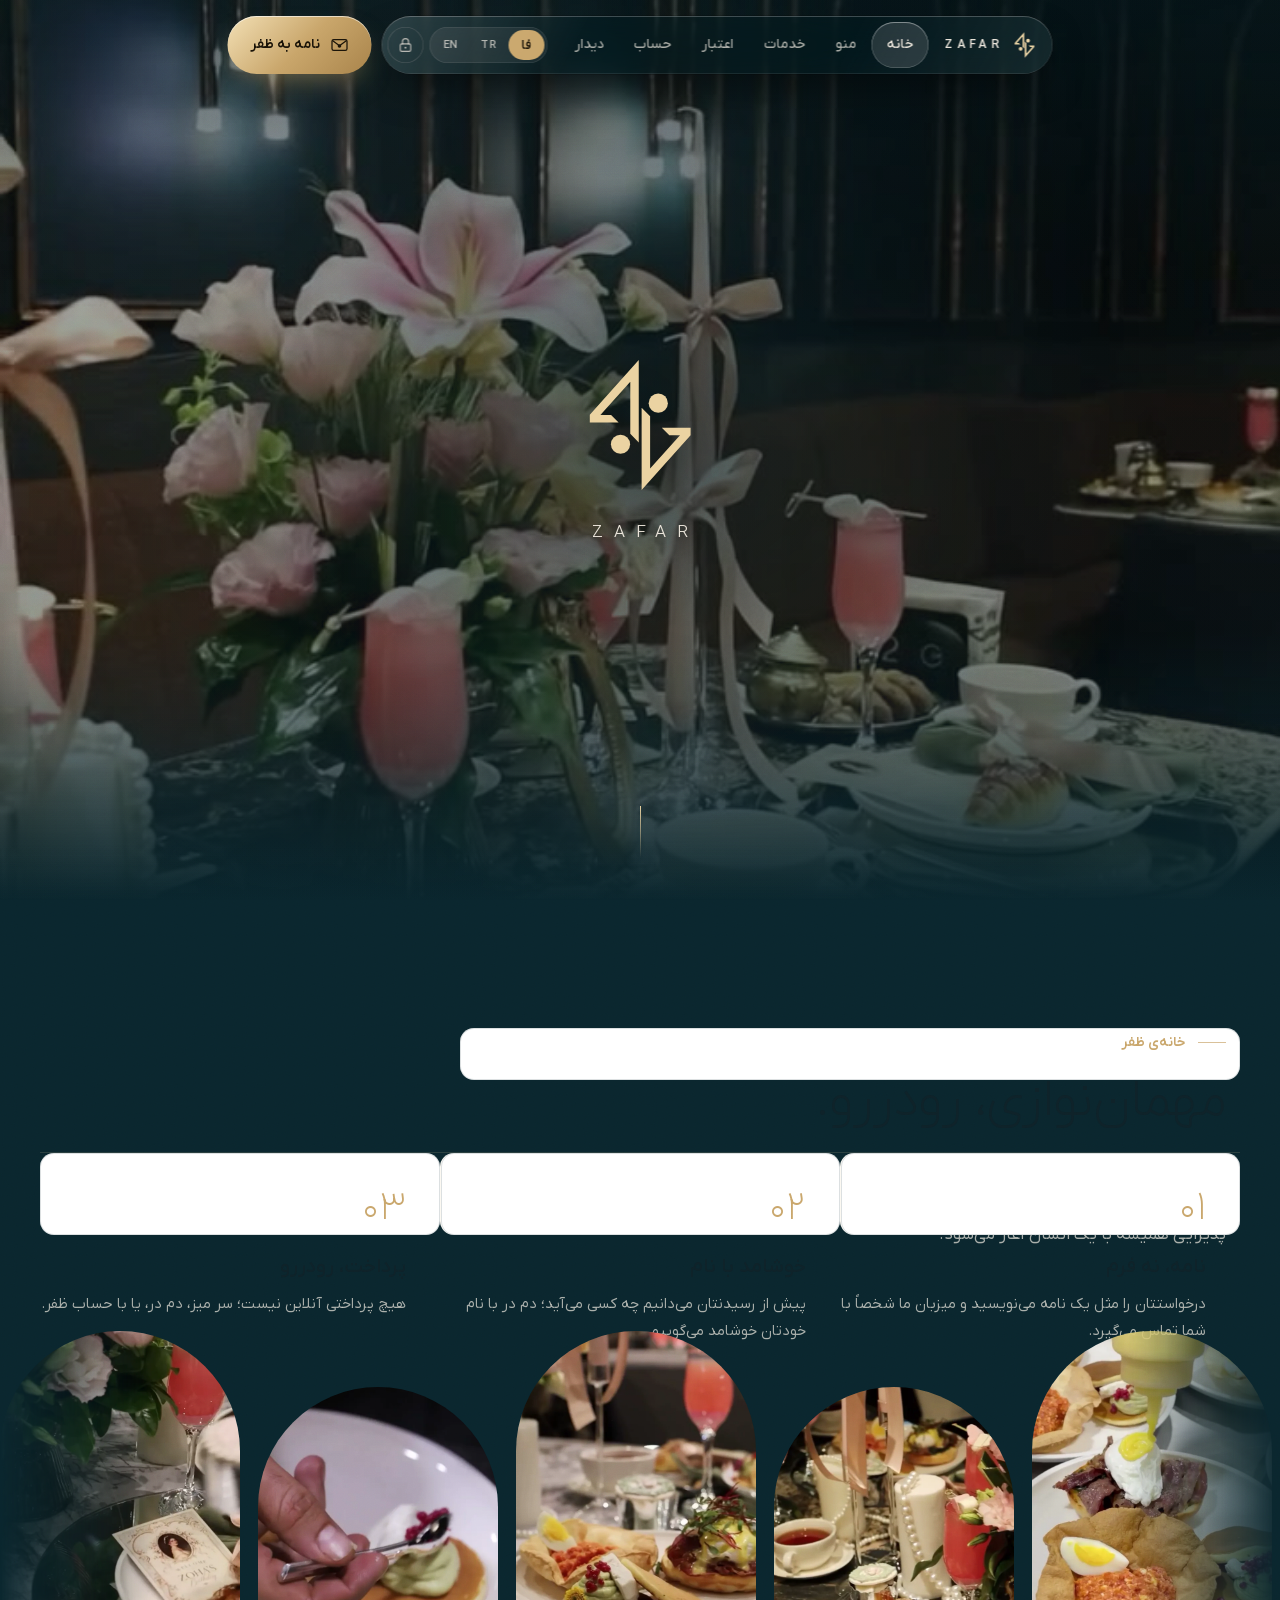
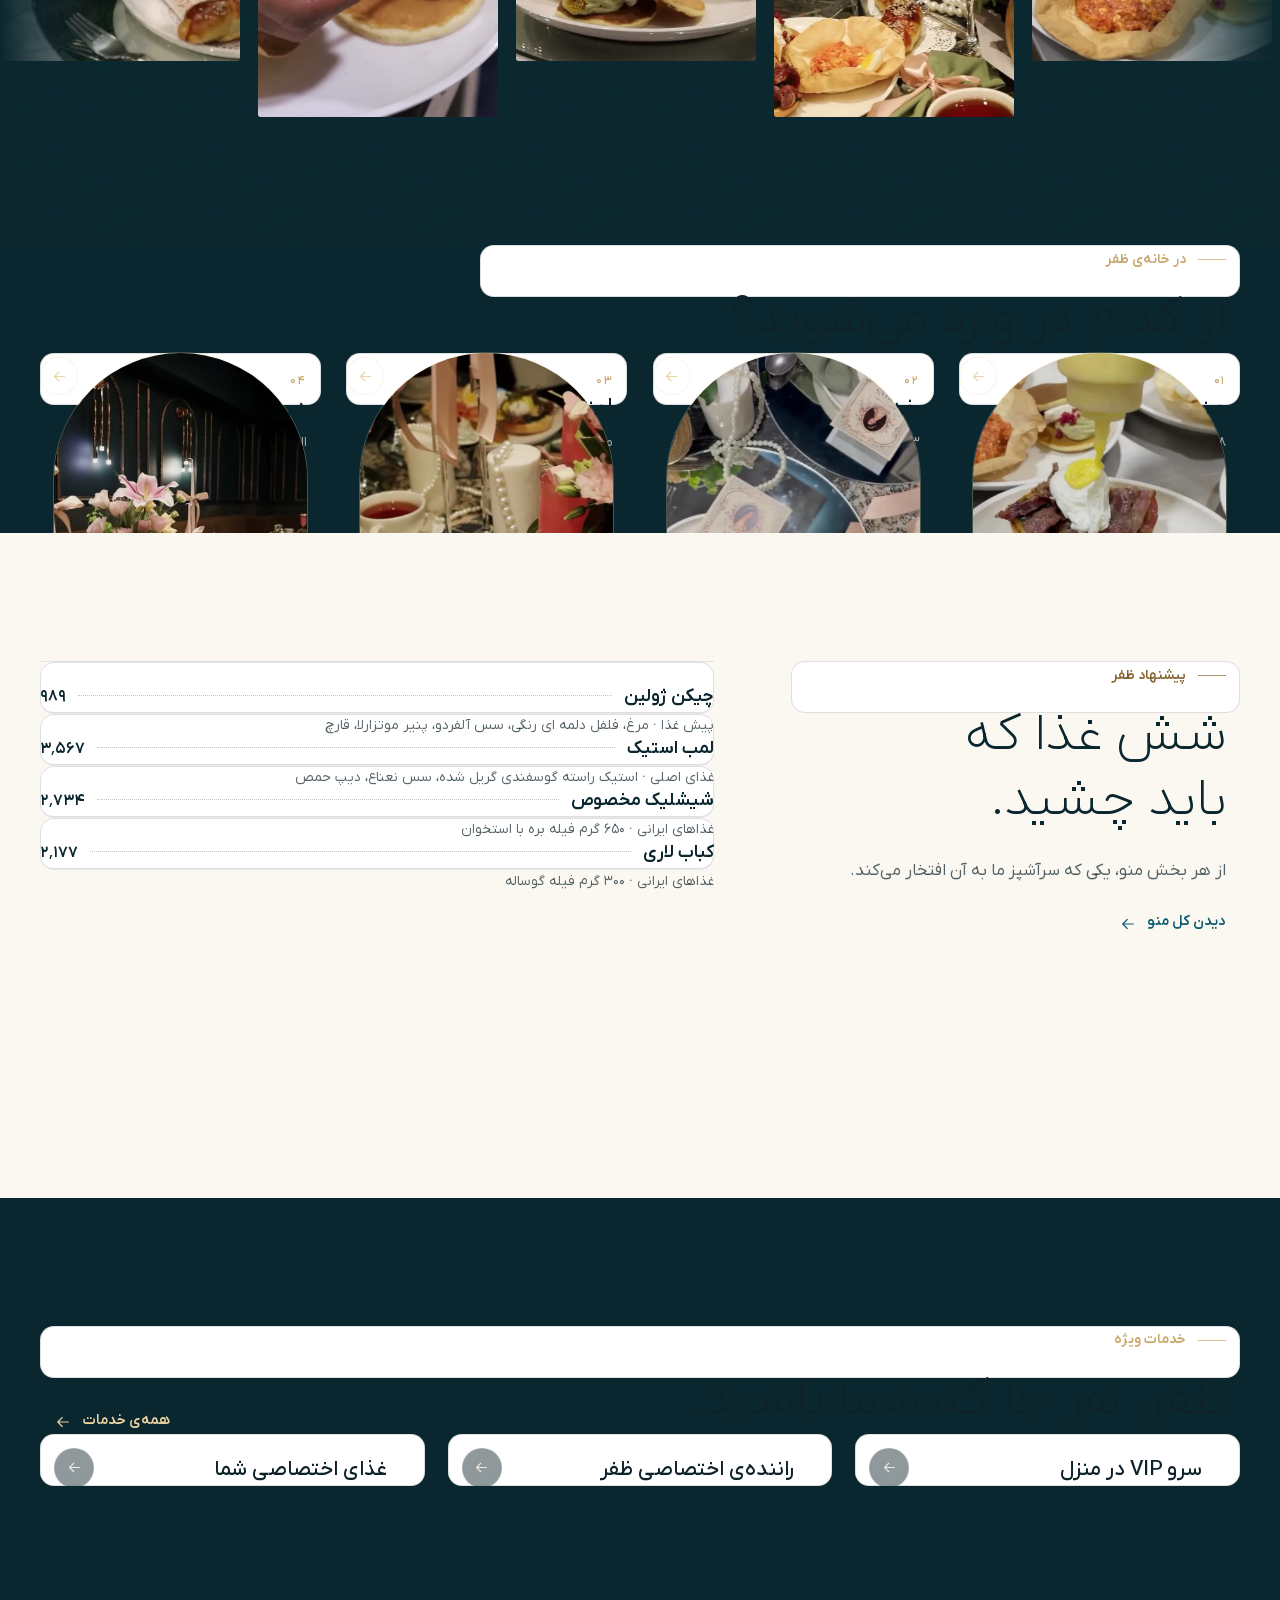
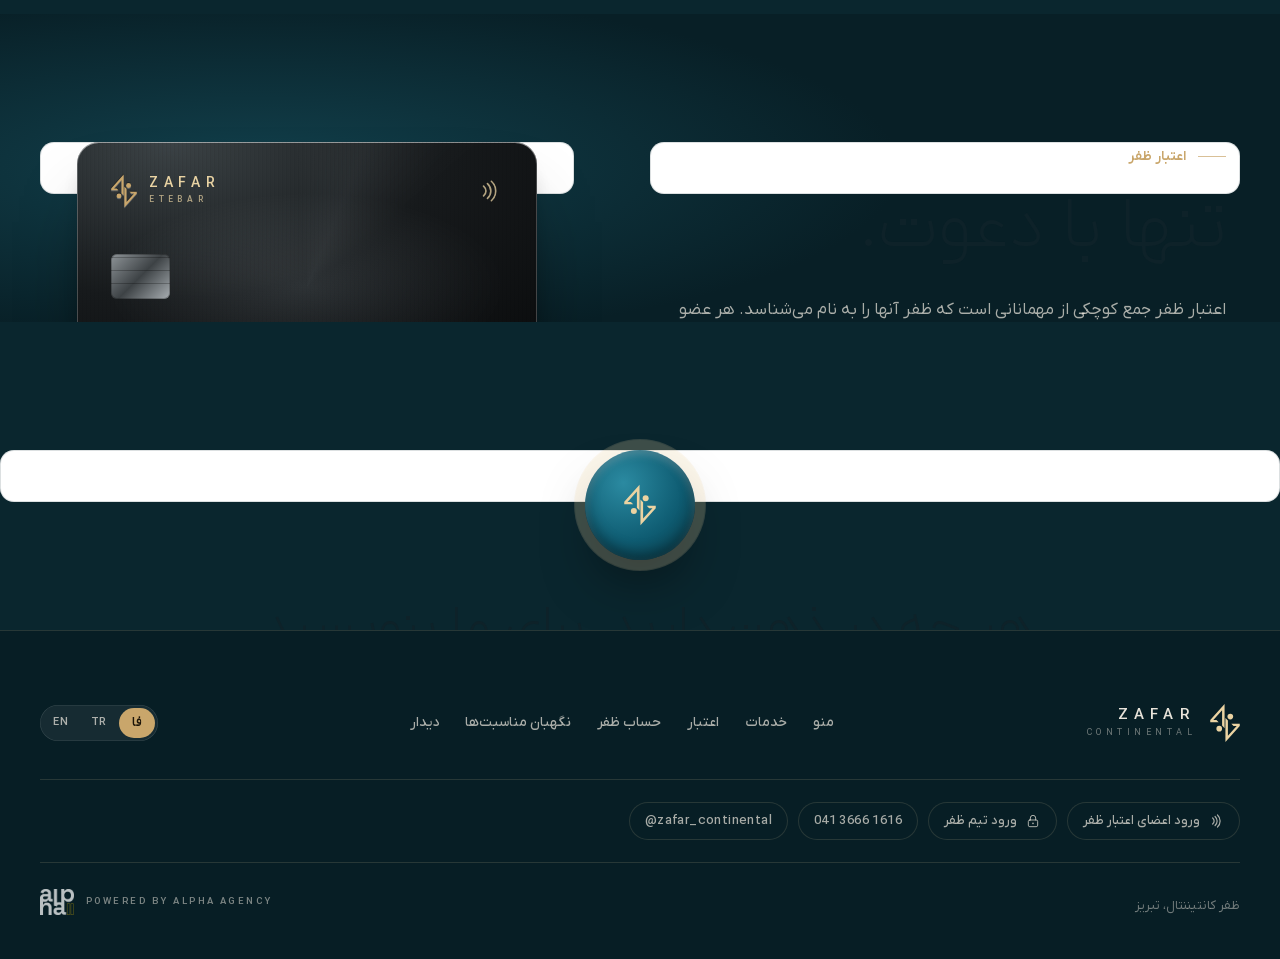
==== commit fd0234ab: "Zafar v4: logo hero, Etebar, three-step letter, simpler CEO panel Hero is now the Zafar mark with ZA" ====
--- a/index.html
+++ b/index.html
@@ -16,9 +16,9 @@
 <link rel="preload" href="assets/fonts/yekan-fa.woff2" as="font" type="font/woff2" crossorigin>
 <link rel="preload" href="assets/fonts/yekan-lat.woff2" as="font" type="font/woff2" crossorigin>
 <link rel="preload" href="assets/video/hero-poster.jpg" as="image">
-<link rel="stylesheet" href="css/site.css?v=dea68bb3e7">
+<link rel="stylesheet" href="css/site.css?v=8a76dce537">
 <script>try{var l=localStorage.getItem("zafar.lang");var q=new URLSearchParams(location.search).get("lang");l=q||l;if(l==="tr"||l==="en"){document.documentElement.lang=l;document.documentElement.dir="ltr";document.documentElement.dataset.lang=l}}catch(e){}</script>
-<script type="module" src="js/site.js?v=dea68bb3e7"></script>
+<script type="module" src="js/site.js?v=8a76dce537"></script>
 </head>
 <body>
 
@@ -46,7 +46,7 @@
         <a class="gn-tab" href="#/" data-sec="home"><i class="gn-ico" data-ico="home"></i><span data-t="nav.home">خانه</span></a>
         <a class="gn-tab" href="#/menu" data-sec="menu"><i class="gn-ico" data-ico="menu"></i><span data-t="nav.menu">منو</span></a>
         <a class="gn-tab" href="#/services" data-sec="services"><i class="gn-ico" data-ico="services"></i><span data-t="nav.services">خدمات</span></a>
-        <a class="gn-tab" href="#/circle" data-sec="circle"><i class="gn-ico" data-ico="circle"></i><span data-t="nav.circle">حلقه</span></a>
+        <a class="gn-tab" href="#/circle" data-sec="circle"><i class="gn-ico" data-ico="circle"></i><span data-t="nav.circle">اعتبار</span></a>
         <a class="gn-tab" href="#/account" data-sec="account"><i class="gn-ico" data-ico="account"></i><span data-t="nav.account">حساب</span></a>
         <a class="gn-tab" href="#/visit" data-sec="visit"><i class="gn-ico" data-ico="visit"></i><span data-t="nav.visit">دیدار</span></a>
       </div>
--- a/css/site.css
+++ b/css/site.css
@@ -251,55 +251,25 @@
   .crumbs { margin-bottom: 18px; }
 }
 
-/* ———————————————————————————————— home · hero */
-.hero { position: relative; min-height: 100svh; display: grid; align-items: center; overflow: hidden; isolation: isolate; background: var(--ink) !important; }
-.hero-amb { position: absolute; inset: -8%; z-index: -2; }
-.hero-amb video { width: 100%; height: 100%; object-fit: cover; filter: blur(46px) saturate(1.25) brightness(.55); transform: scale(1.1); }
-.hero::before { content: ""; position: absolute; inset: 0; z-index: -1; background: radial-gradient(80% 70% at 75% 50%, rgba(7, 30, 37, 0) 0%, rgba(7, 30, 37, .62) 62%, rgba(7, 30, 37, .92) 100%), linear-gradient(180deg, rgba(7, 30, 37, .55), rgba(7, 30, 37, .1) 30%, rgba(7, 30, 37, .2) 70%, var(--night)); }
-:root[dir="rtl"] .hero::before { background: radial-gradient(80% 70% at 25% 50%, rgba(7, 30, 37, 0) 0%, rgba(7, 30, 37, .62) 62%, rgba(7, 30, 37, .92) 100%), linear-gradient(180deg, rgba(7, 30, 37, .55), rgba(7, 30, 37, .1) 30%, rgba(7, 30, 37, .2) 70%, var(--night)); }
+/* ———————————————————————————————— home · hero: Zafar's video, the mark in the middle, the name under it */
+.hero { position: relative; min-height: 100svh; display: grid; place-items: center; overflow: hidden; isolation: isolate; background: var(--ink) !important; }
+.hero-bg { position: absolute; inset: 0; z-index: -2; }
+.hero-bg video { width: 100%; height: 100%; object-fit: cover; filter: saturate(.95) brightness(.78); transform: scale(1.04); animation: heroZoom 18s var(--ease) forwards; }
+@keyframes heroZoom { to { transform: scale(1); } }
+.hero::before { content: ""; position: absolute; inset: 0; z-index: -1; background: radial-gradient(42% 44% at 50% 50%, rgba(7, 30, 37, .62) 0%, rgba(7, 30, 37, .3) 60%, rgba(7, 30, 37, .1) 100%), linear-gradient(180deg, rgba(7, 30, 37, .55) 0%, rgba(7, 30, 37, .12) 30%, rgba(7, 30, 37, .2) 70%, var(--night) 100%); }
 .hero-grain, .house::after { content: ""; position: absolute; inset: 0; pointer-events: none; opacity: .07; mix-blend-mode: overlay; background-image: url("data:image/svg+xml,%3Csvg xmlns='http://www.w3.org/2000/svg' width='160' height='160'%3E%3Cfilter id='n'%3E%3CfeTurbulence type='fractalNoise' baseFrequency='.9' numOctaves='2' stitchTiles='stitch'/%3E%3C/filter%3E%3Crect width='100%25' height='100%25' filter='url(%23n)'/%3E%3C/svg%3E"); }
-.hero-in { width: var(--wrap); margin-inline: auto; display: grid; grid-template-columns: 1.08fr .92fr; gap: 6vw; align-items: center; padding: 120px 0 90px; }
-.eyebrow { margin: 0 0 22px; display: inline-flex; align-items: center; gap: 12px; color: var(--gold-hi); font: 600 12px/1 var(--lat); letter-spacing: .26em; text-transform: uppercase; }
-:root[data-lang="fa"] .eyebrow { font: 500 15px/1.4 var(--fa); letter-spacing: 0; }
-.eyebrow .dot { width: 6px; height: 6px; border-radius: 50%; background: var(--gold); box-shadow: 0 0 0 4px rgba(201, 166, 107, .18); }
-.greet { margin: 0 0 6px; font: 300 22px/1.35 var(--body); color: var(--gold-hi); opacity: 0; transform: translateY(10px); transition: opacity .9s var(--ease) .2s, transform .9s var(--ease) .2s; }
-.greet.in { opacity: 1; transform: none; }
-.hero-title { margin: 0; display: grid; gap: 6px; }
-.ht-fa { font: 150 clamp(96px, 12.5vw, 188px)/.98 var(--fa); letter-spacing: -.02em; background: linear-gradient(180deg, #FFF7E6 10%, #EBD3A2 58%, #B08D52 100%); -webkit-background-clip: text; background-clip: text; -webkit-text-fill-color: transparent; padding-bottom: .06em; }
-:root[data-lang="tr"] .ht-fa, :root[data-lang="en"] .ht-fa { font: 170 clamp(88px, 11vw, 168px)/.95 var(--lat); letter-spacing: -.045em; }
-.ht-lat { font: 500 14px/1 var(--lat); letter-spacing: .42em; text-transform: uppercase; color: var(--on-dark-2); margin-top: 10px; direction: ltr; justify-self: start; }
-.ht-lat em { font-style: normal; color: var(--gold-hi); }
-.ht-f { font: 500 16px/1 var(--fa); letter-spacing: 0; color: var(--gold-hi); }
-.hero-lead { margin: 34px 0 0; font: 300 clamp(22px, 2.1vw, 29px)/1.45 var(--body); color: var(--on-dark); max-width: 520px; }
-.hero-sub { margin: 14px 0 0; max-width: 480px; color: var(--on-dark-2); font: 380 15.5px/1.85 var(--body); }
-.hero-cta { margin-top: 36px; display: flex; flex-wrap: wrap; gap: 12px; }
-.hero-meta { margin-top: 34px; display: flex; align-items: center; flex-wrap: wrap; gap: 12px; color: var(--on-dark-3); font: 400 13px/1.4 var(--body); }
+.hero-c { margin: 0; display: grid; justify-items: center; gap: clamp(22px, 2.6vw, 34px); font: inherit; }
+.hero-mark { width: clamp(78px, 8vw, 116px); color: var(--gold-hi); filter: drop-shadow(0 10px 30px rgba(0, 0, 0, .45)); opacity: 0; transform: translateY(14px) scale(.96); transition: opacity 1.4s var(--ease) .15s, transform 1.6s var(--ease) .15s; }
+.hero-mark .zmark { width: 100%; height: auto; }
+.hero-word { font: 300 clamp(15px, 1.35vw, 19px)/1 var(--lat); letter-spacing: .62em; margin-inline-end: -.62em; color: var(--on-dark); direction: ltr; opacity: 0; transform: translateY(10px); transition: opacity 1.4s var(--ease) .5s, transform 1.6s var(--ease) .5s; text-shadow: 0 2px 18px rgba(0, 0, 0, .5); }
+.ready .hero-mark, .ready .hero-word { opacity: 1; transform: none; }
+.hero-scroll { position: absolute; bottom: calc(34px + var(--safe-b)); left: 50%; translate: -50% 0; width: 40px; height: 60px; display: grid; justify-items: center; }
+.hero-scroll i { width: 1px; height: 52px; background: linear-gradient(var(--gold-hi), transparent); animation: drip 2.2s var(--ease) infinite; transform-origin: top; }
+@keyframes drip { 0% { transform: scaleY(0); opacity: 1; } 60% { transform: scaleY(1); opacity: 1; } 100% { transform: scaleY(1); opacity: 0; } }
+@media (max-width: 899px) { .hero-scroll { bottom: calc(104px + var(--safe-b)); } .hero-c { margin-top: -6vh; } }
 .open-dot { width: 8px; height: 8px; border-radius: 50%; background: #7FC7A4; box-shadow: 0 0 0 0 rgba(127, 199, 164, .6); animation: beat 2.4s infinite; flex: none; }
 .open-dot.off { background: #C98B6B; animation: none; }
 @keyframes beat { 70% { box-shadow: 0 0 0 9px rgba(127, 199, 164, 0); } 100% { box-shadow: 0 0 0 0 rgba(127, 199, 164, 0); } }
-.hero-meta .sep { width: 18px; height: 1px; background: var(--on-dark-3); }
-.hero-arch { position: relative; margin: 0; justify-self: center; width: min(100%, 430px); }
-.arch-frame { position: relative; aspect-ratio: 9 / 15.2; border-radius: 999px 999px 26px 26px; overflow: hidden; box-shadow: 0 40px 90px -30px rgba(0, 0, 0, .85), 0 0 0 1px rgba(235, 211, 162, .35); transform: translateY(20px) scale(.98); opacity: 0; transition: transform 1.6s var(--ease) .2s, opacity 1.4s var(--ease) .2s; }
-.ready .arch-frame { transform: none; opacity: 1; }
-.arch-frame video { width: 100%; height: 100%; object-fit: cover; }
-.arch-frame::after { content: ""; position: absolute; inset: 0; border-radius: inherit; background: linear-gradient(180deg, rgba(7, 30, 37, 0) 60%, rgba(7, 30, 37, .45)); }
-.hero-arch .arch-line { inset: -16px; border-radius: 999px 999px 36px 36px; }
-.hero-scroll { position: absolute; bottom: 30px; left: 50%; translate: -50% 0; display: grid; justify-items: center; gap: 10px; color: var(--on-dark-3); font: 600 10px/1 var(--lat); letter-spacing: .34em; text-transform: uppercase; }
-:root[data-lang="fa"] .hero-scroll { font: 400 12px/1 var(--fa); letter-spacing: 0; }
-.hero-scroll i { width: 1px; height: 44px; background: linear-gradient(var(--gold), transparent); animation: drip 2.2s var(--ease) infinite; transform-origin: top; }
-@keyframes drip { 0% { transform: scaleY(0); opacity: 1; } 60% { transform: scaleY(1); opacity: 1; } 100% { transform: scaleY(1); opacity: 0; } }
-@media (max-width: 899px) {
-  .hero { align-items: end; }
-  .hero-amb { inset: 0; }
-  .hero-amb video { filter: saturate(1.08) brightness(.82); transform: none; }
-  .hero::before, :root[dir="rtl"] .hero::before { background: linear-gradient(180deg, rgba(7, 30, 37, .55) 0%, rgba(7, 30, 37, .05) 26%, rgba(7, 30, 37, .2) 48%, rgba(7, 30, 37, .86) 74%, var(--night) 100%); }
-  .hero-in { grid-template-columns: 1fr; padding: 120px 0 calc(118px + var(--safe-b)); }
-  .hero-arch, .hero-scroll { display: none; }
-  .ht-fa { font-size: 112px; } :root[data-lang="tr"] .ht-fa, :root[data-lang="en"] .ht-fa { font-size: 92px; }
-  .hero-lead { margin-top: 22px; font-size: 22px; }
-  .hero-cta { margin-top: 26px; } .hero-cta .btn { flex: 1; padding: 0 16px; }
-  .hero-meta { margin-top: 22px; }
-}
 
 /* ———————————————————————————————— home · house, doors, signatures, featured, teaser, cta */
 main > .house { background: linear-gradient(180deg, var(--night), var(--deep)); overflow: hidden; padding-bottom: 0; }
@@ -920,3 +890,75 @@
 .toast.on { opacity: 1; translate: -50% 0; }
 @media (min-width: 900px) { .toast { bottom: 34px; } }
 @media (prefers-reduced-motion: reduce) { *, *::before, *::after { animation-duration: .01ms !important; animation-iteration-count: 1 !important; transition-duration: .01ms !important; } .reveal { opacity: 1; transform: none; } }
+
+/* ———————————————————————————————— the letter, in three easy steps */
+.lt { display: flex; flex-direction: column; min-height: min(640px, calc(100svh - 40px)); color: var(--text); }
+.lt-h { display: flex; align-items: center; gap: 14px; padding: 22px 28px 4px; }
+.lt-h > .zmark { width: 20px; height: 26px; color: var(--teal); flex: none; }
+.lt-ht b { display: block; font: 500 19px/1.3 var(--body); color: var(--night); }
+.lt-ht small { display: block; margin-top: 2px; color: var(--text-3); font-size: 13px; }
+.lt-h .x { margin-inline-start: auto; width: 42px; height: 42px; flex: none; border-radius: 50%; display: grid; place-items: center; color: var(--text-2); box-shadow: inset 0 0 0 1px rgba(10, 38, 46, .14); transition: transform .25s var(--spring), background-color .2s; }
+.lt-h .x:hover { background: rgba(10, 38, 46, .05); } .lt-h .x:active { transform: scale(.9); }
+.lt-h .x svg { width: 16px; height: 16px; stroke: currentColor; stroke-width: 1.6; }
+.lt-prog { list-style: none; margin: 0; padding: 18px 28px 6px; display: grid; grid-template-columns: repeat(3, 1fr); gap: 8px; }
+.lt-prog li { position: relative; }
+.lt-prog li::after { content: ""; position: absolute; top: 3px; height: 3px; inset-inline: 0; border-radius: 3px; background: rgba(10, 38, 46, .1); }
+.lt-prog li.on::after, .lt-prog li.done::after { background: var(--gold-grad); }
+.lt-prog button { width: 100%; padding-top: 16px; display: flex; align-items: center; gap: 8px; color: var(--text-3); font: 500 13.5px/1.2 var(--body); text-align: start; }
+.lt-prog button:disabled { cursor: default; }
+.lt-prog i { width: 24px; height: 24px; flex: none; border-radius: 50%; display: grid; place-items: center; font: 600 12px/1 var(--body); font-style: normal; box-shadow: inset 0 0 0 1px rgba(10, 38, 46, .18); }
+.lt-prog .on button { color: var(--night); } .lt-prog .on i { background: var(--night); color: var(--gold-hi); box-shadow: none; }
+.lt-prog .done button { color: var(--text-2); } .lt-prog .done i { background: var(--gold); color: #1B1408; box-shadow: none; }
+.lt-b { flex: 1; padding: 10px 28px 6px; }
+.lt-b.swap { animation: swap .45s var(--ease); }
+.lt-q { margin: 10px 0 18px; font: 350 22px/1.4 var(--body); color: var(--night); }
+.lt-q em, .lf-l em { font: 400 13px/1 var(--body); font-style: normal; color: var(--text-3); }
+.subj-grid { display: grid; grid-template-columns: repeat(3, 1fr); gap: 8px; }
+.subj { display: flex; align-items: center; gap: 12px; min-height: 64px; padding: 10px 12px; border-radius: 16px; background: #fff; box-shadow: inset 0 0 0 1px rgba(10, 38, 46, .1); text-align: start; color: var(--text); transition: box-shadow .2s, background-color .2s, transform .2s var(--spring); }
+.subj:hover { box-shadow: inset 0 0 0 1px var(--gold); } .subj:active { transform: scale(.97); }
+.subj[aria-pressed="true"] { background: var(--night); color: var(--gold-hi); box-shadow: none; }
+.sj-i { width: 38px; height: 38px; flex: none; border-radius: 50%; display: grid; place-items: center; color: var(--teal); background: rgba(15, 93, 115, .08); }
+.sj-i .ico { width: 19px; height: 19px; }
+.subj[aria-pressed="true"] .sj-i { color: var(--gold-hi); background: rgba(235, 211, 162, .14); }
+.sj-t { font: 500 14px/1.35 var(--body); }
+.chosen { display: flex; align-items: center; gap: 14px; padding: 14px 16px; border-radius: 18px; background: rgba(15, 93, 115, .06); box-shadow: inset 0 0 0 1px rgba(15, 93, 115, .12); }
+.chosen b { display: block; font: 600 15.5px/1.4 var(--body); color: var(--night); }
+.chosen small { display: block; margin-top: 2px; color: var(--text-2); font-size: 13px; line-height: 1.6; }
+.lt-link { margin-inline-start: auto; flex: none; padding: 8px 12px; border-radius: 999px; color: var(--teal); font: 600 13.5px/1 var(--body); box-shadow: inset 0 0 0 1px rgba(15, 93, 115, .3); }
+.lf-grid { display: grid; grid-template-columns: 1fr 1fr; gap: 16px 14px; }
+.lf { display: grid; gap: 7px; min-width: 0; align-content: start; }
+.lf.wide { grid-column: 1 / -1; }
+.lf-l { color: var(--text-2); font: 500 13.5px/1.4 var(--body); }
+.in { width: 100%; min-width: 0; height: 52px; padding: 0 14px; border: 0; outline: 0; border-radius: 14px; background: #fff; box-shadow: inset 0 0 0 1px rgba(10, 38, 46, .14); color: var(--text); font: 400 16px/1.4 var(--body); transition: box-shadow .2s; color-scheme: light; }
+.in:focus { box-shadow: inset 0 0 0 2px var(--teal); }
+.in.err { box-shadow: inset 0 0 0 2px #B9573C; }
+textarea.in { height: auto; min-height: 88px; padding: 12px 14px; line-height: 1.7; resize: vertical; }
+select.in { appearance: none; -webkit-appearance: none; padding-inline-end: 34px; background: #fff url("data:image/svg+xml,%3Csvg xmlns='http://www.w3.org/2000/svg' viewBox='0 0 12 12'%3E%3Cpath d='M3 4.5l3 3 3-3' fill='none' stroke='%230E2229' stroke-width='1.4'/%3E%3C/svg%3E") no-repeat right 12px center / 12px; }
+:root[dir="rtl"] select.in { background-position: left 12px center; }
+.lf .jdate { display: grid; grid-template-columns: 1fr 1.5fr 1.1fr; gap: 6px; }
+.lf .jdate select { padding-inline: 10px 26px; }
+.stepper { display: grid; grid-template-columns: 52px 1fr 52px; gap: 6px; }
+.stepper button { height: 52px; border-radius: 14px; background: rgba(10, 38, 46, .06); color: var(--night); font: 400 22px/1 var(--lat); transition: background-color .2s, transform .2s var(--spring); }
+.stepper button:active { transform: scale(.92); background: rgba(201, 166, 107, .25); }
+.stepper .in { text-align: center; -moz-appearance: textfield; } .stepper .in::-webkit-inner-spin-button { -webkit-appearance: none; }
+.lt .chips { gap: 8px; }
+.lt .chips button { height: 44px; padding: 0 18px; border-radius: 999px; font: 500 14.5px/1 var(--body); color: var(--text-2); background: #fff; box-shadow: inset 0 0 0 1px rgba(10, 38, 46, .14); transition: background-color .2s, color .2s, box-shadow .2s; }
+.lt .chips button[aria-pressed="true"] { background: var(--night); color: var(--gold-hi); box-shadow: none; }
+.lt-preview { margin-top: 20px; padding: 16px 18px; border-radius: 14px; background: #FFFDF8; box-shadow: inset 0 0 0 1px rgba(201, 166, 107, .45); color: var(--text-2); font: 400 15px/1.9 var(--body); }
+.pv-k { color: var(--night); font-weight: 600; }
+.lt .let-err { padding: 0 28px; margin: 4px 0 0; }
+.lt-f { position: sticky; bottom: 0; display: flex; align-items: center; justify-content: space-between; gap: 12px; padding: 16px 28px calc(20px + var(--safe-b)); background: linear-gradient(rgba(252, 249, 242, 0), #FCF9F2 30%); }
+.lt-f .btn.gold { min-width: 180px; margin-inline-start: auto; }
+.lt-safe { color: var(--text-3); font-size: 12.5px; display: flex; align-items: center; gap: 8px; }
+.lt-safe::before { content: ""; width: 5px; height: 5px; transform: rotate(45deg); background: var(--gold); flex: none; }
+@media (max-width: 899px) {
+  .lt { min-height: 0; }
+  .lt-h, .lt-prog, .lt-b, .lt-f { padding-inline: 18px; }
+  .lt .let-err { padding: 0 18px; }
+  .lt-prog span { font-size: 12.5px; }
+  .subj-grid { grid-template-columns: 1fr 1fr; }
+  .subj { min-height: 58px; padding: 8px 10px; gap: 10px; } .sj-i { width: 34px; height: 34px; } .sj-t { font-size: 13.5px; }
+  .lf-grid { grid-template-columns: 1fr; }
+  .lt-f .btn { flex: 1; } .lt-f .btn.gold { min-width: 0; }
+  .lt-f .lt-safe { display: none; }
+}
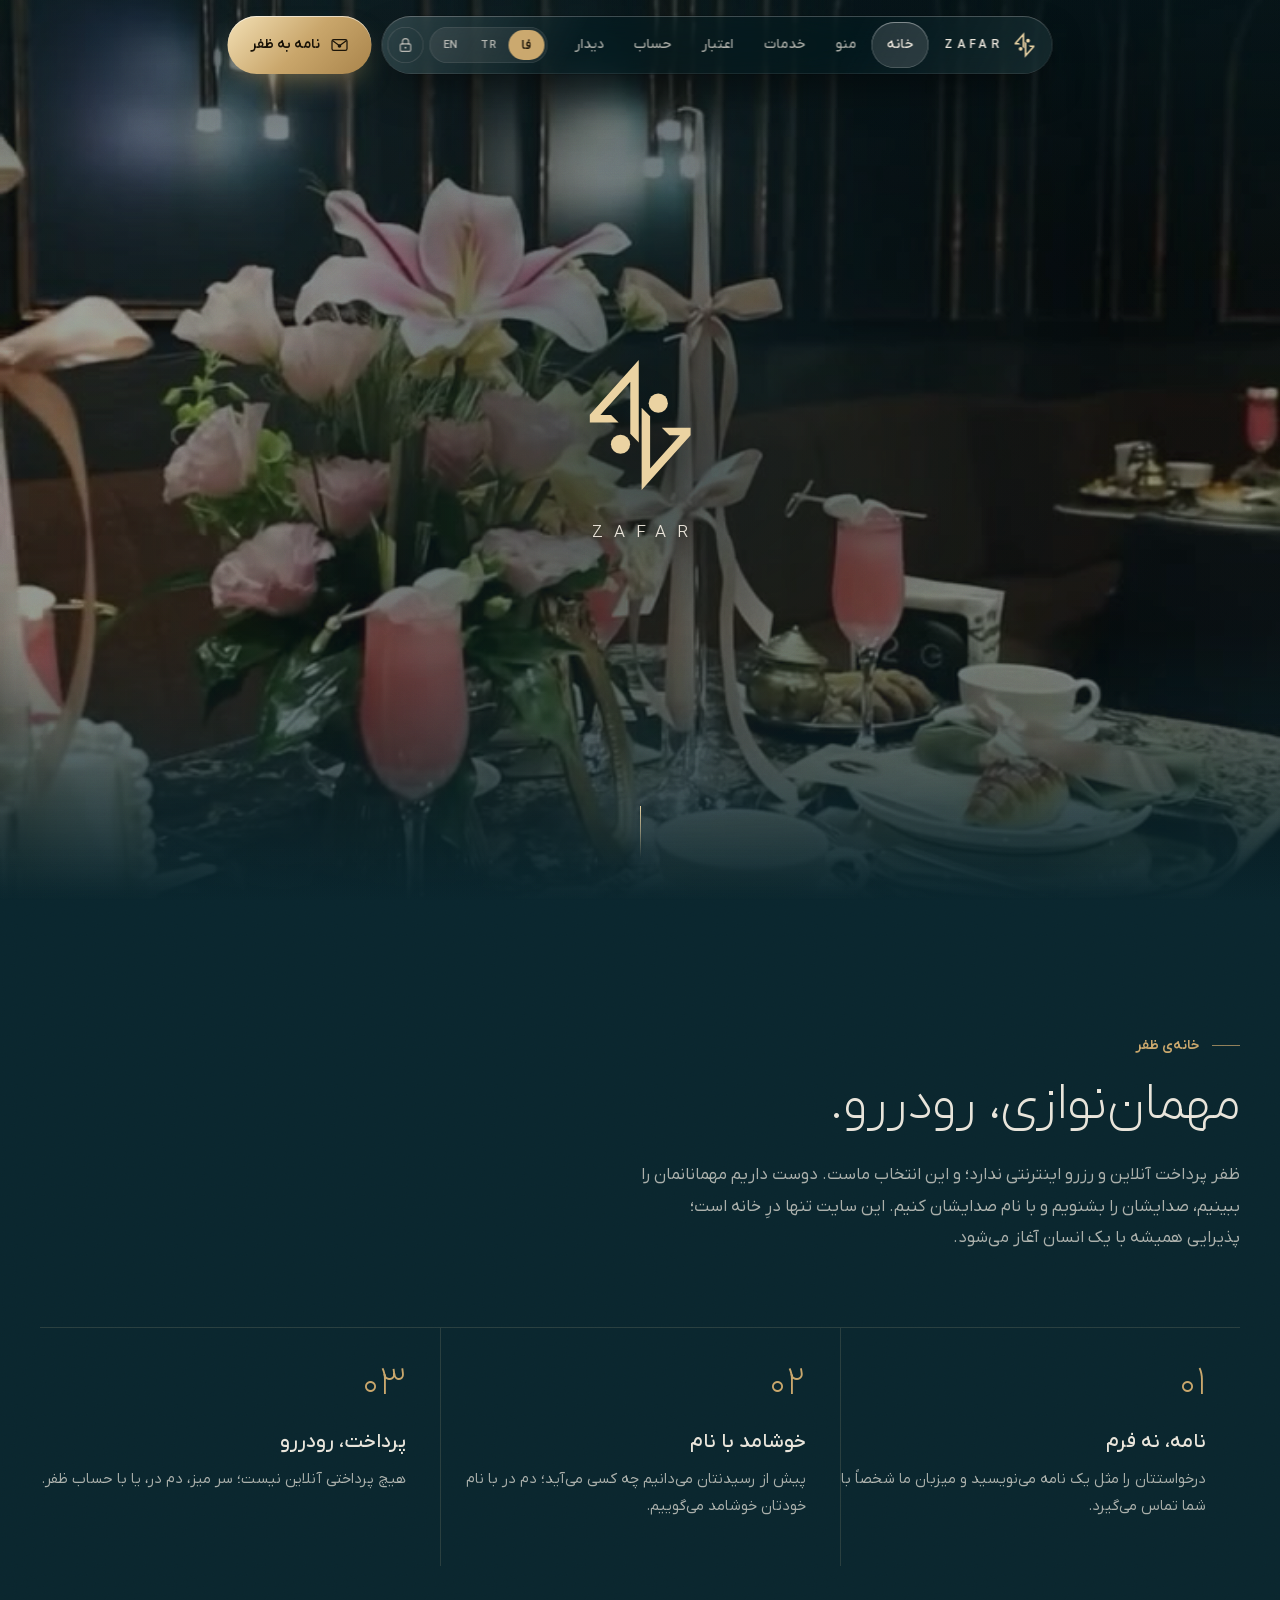
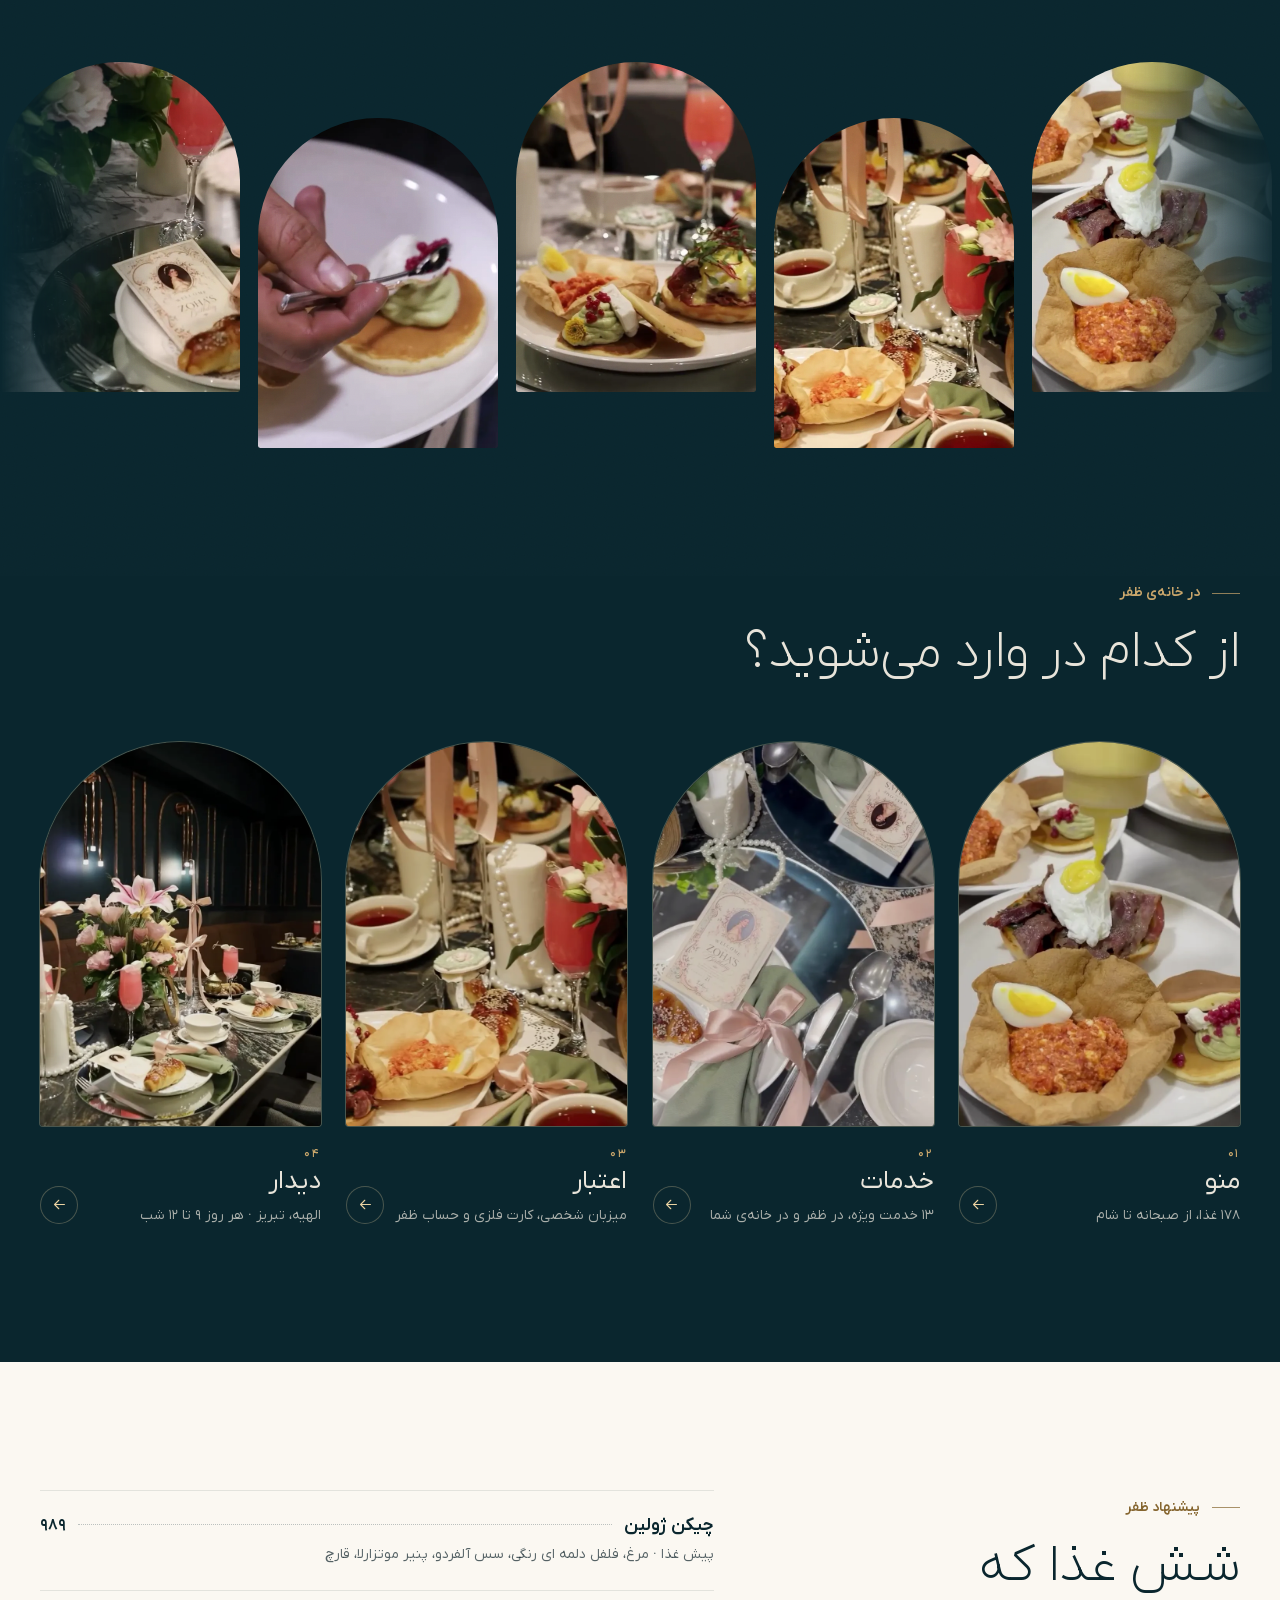
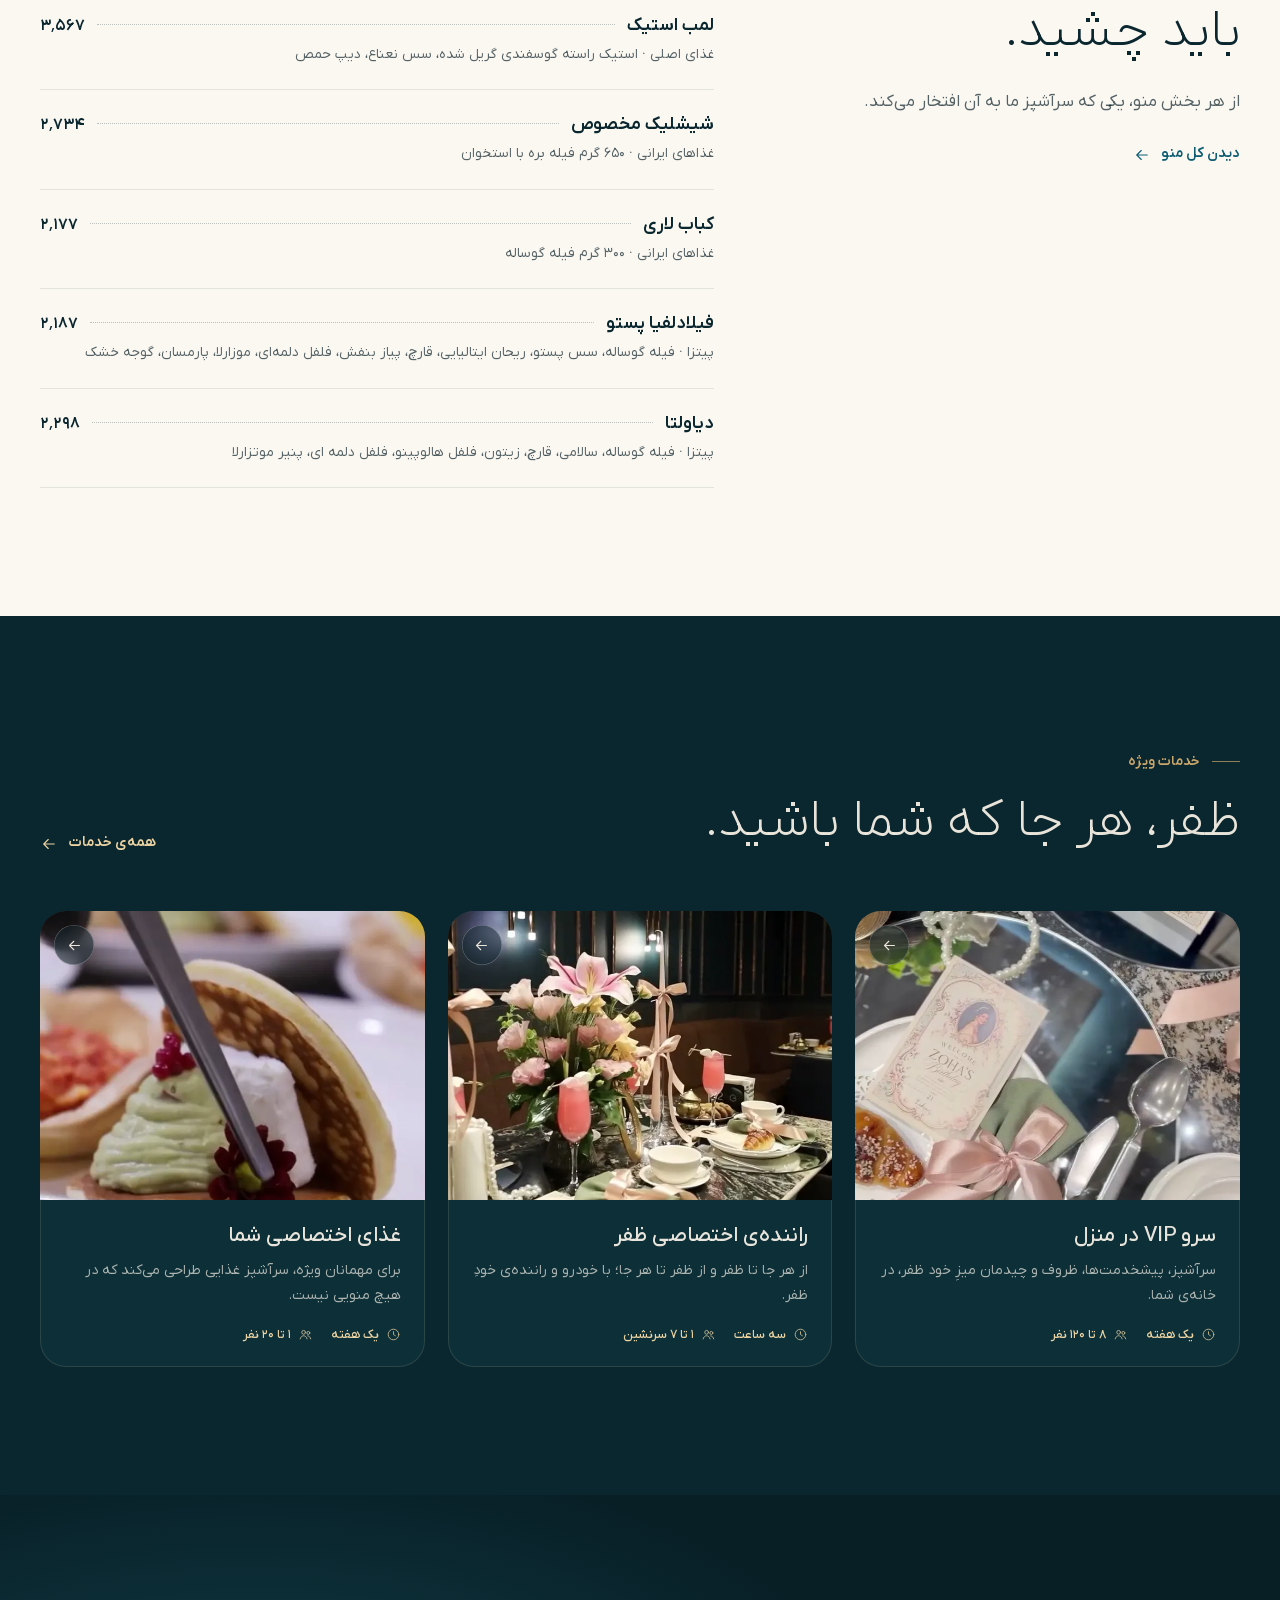
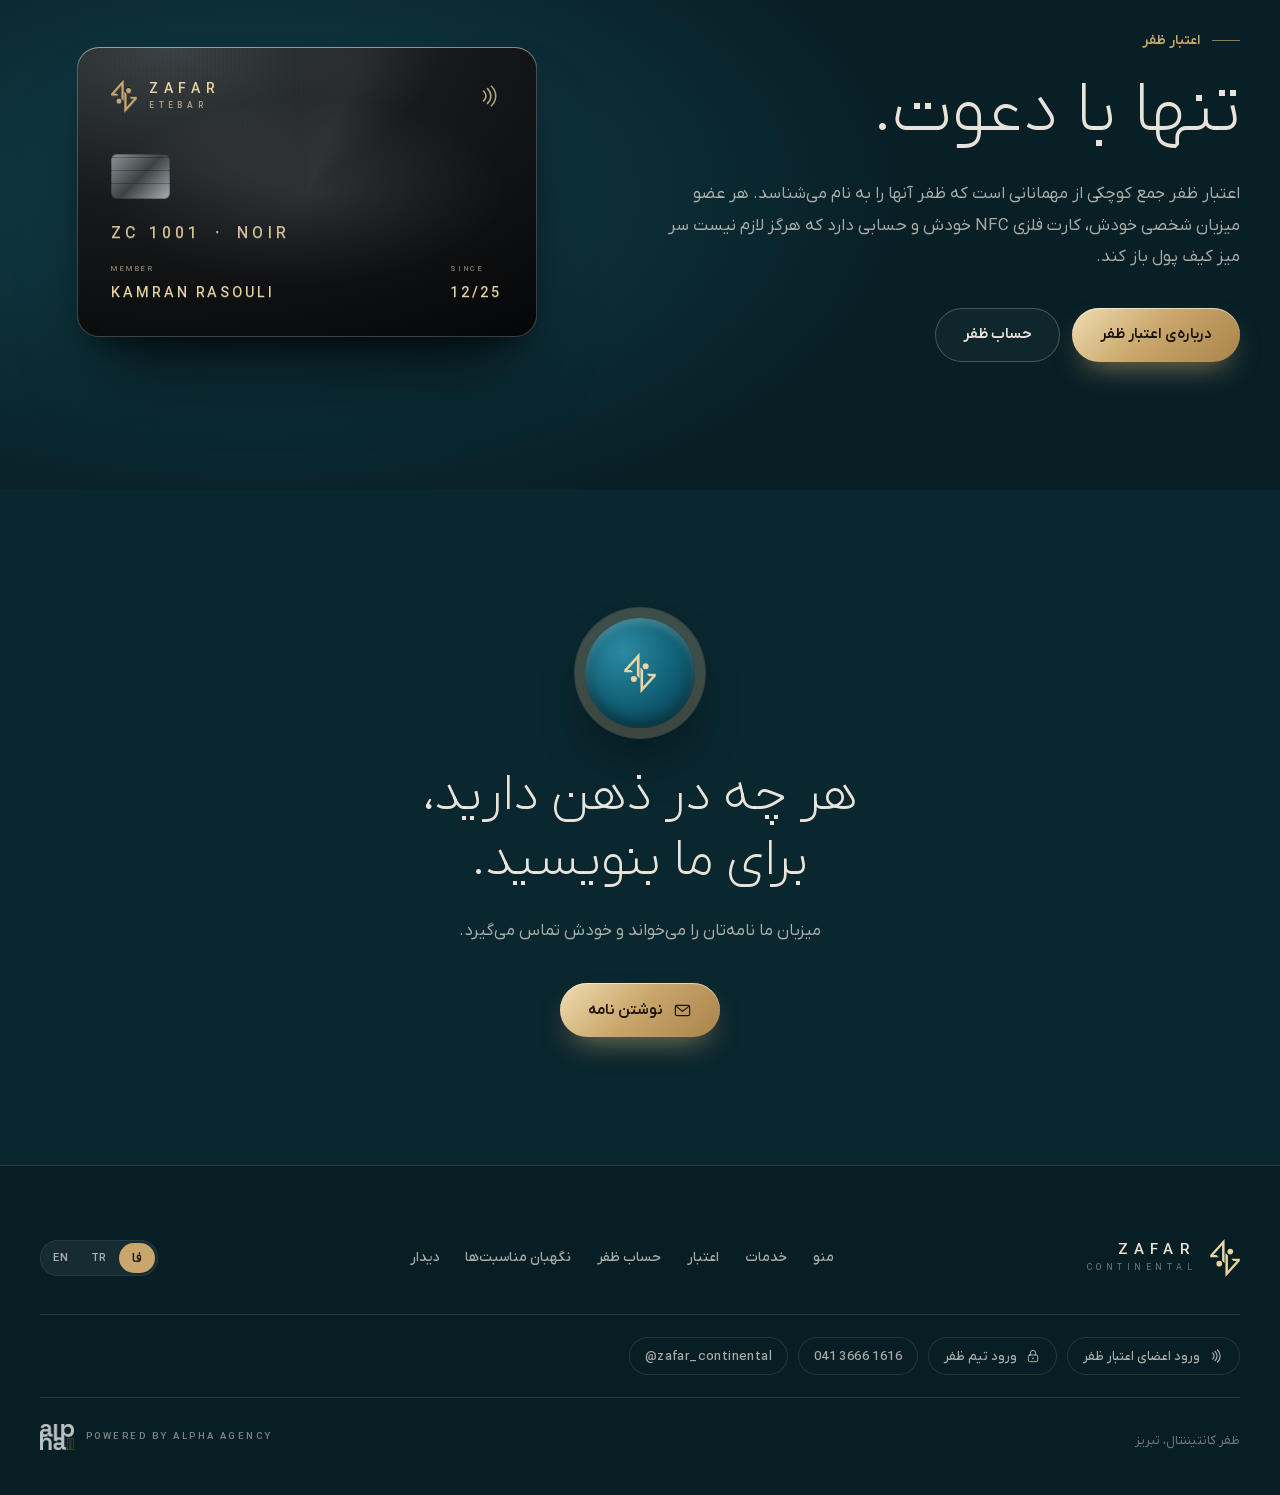
==== commit 99cbeb14: "Fix white boxes over sections; sturdier scroll reveal; Safari pass The letter inputs were named .in," ====
--- a/index.html
+++ b/index.html
@@ -16,9 +16,9 @@
 <link rel="preload" href="assets/fonts/yekan-fa.woff2" as="font" type="font/woff2" crossorigin>
 <link rel="preload" href="assets/fonts/yekan-lat.woff2" as="font" type="font/woff2" crossorigin>
 <link rel="preload" href="assets/video/hero-poster.jpg" as="image">
-<link rel="stylesheet" href="css/site.css?v=8a76dce537">
+<link rel="stylesheet" href="css/site.css?v=95acfee172">
 <script>try{var l=localStorage.getItem("zafar.lang");var q=new URLSearchParams(location.search).get("lang");l=q||l;if(l==="tr"||l==="en"){document.documentElement.lang=l;document.documentElement.dir="ltr";document.documentElement.dataset.lang=l}}catch(e){}</script>
-<script type="module" src="js/site.js?v=8a76dce537"></script>
+<script type="module" src="js/site.js?v=95acfee172"></script>
 </head>
 <body>
 
--- a/css/site.css
+++ b/css/site.css
@@ -429,7 +429,7 @@
 [data-tone="light"] .steps b { color: var(--night); } [data-tone="light"] .steps p { color: var(--text-2); } [data-tone="light"] .st-n { color: var(--gold-ink); }
 main > .how { background: linear-gradient(180deg, var(--night), var(--deep)); padding-bottom: 40px; }
 main > .svc-index { background: var(--deep); padding-top: 40px; }
-.grp-jump { position: sticky; top: calc(90px + var(--safe-t)); z-index: 4; display: flex; gap: 6px; flex-wrap: wrap; margin-bottom: 70px; padding: 6px; width: max-content; max-width: 100%; border-radius: 999px; background: rgba(7, 30, 37, .55); -webkit-backdrop-filter: var(--blur); backdrop-filter: var(--blur); box-shadow: var(--edge-d); }
+.grp-jump { position: relative; display: flex; gap: 6px; flex-wrap: wrap; margin-bottom: 70px; padding: 6px; width: max-content; max-width: 100%; border-radius: 999px; background: rgba(7, 30, 37, .55); -webkit-backdrop-filter: var(--blur); backdrop-filter: var(--blur); box-shadow: var(--edge-d); }
 .grp-jump a { display: inline-flex; align-items: center; gap: 8px; height: 40px; padding: 0 16px; border-radius: 999px; color: var(--on-dark-2); font: 500 14px/1 var(--body); transition: background-color .25s, color .25s; }
 .grp-jump a:hover { background: rgba(255, 255, 255, .07); color: var(--on-dark); }
 .grp-jump small { color: var(--gold); font-size: 11.5px; }
@@ -929,18 +929,18 @@
 .lf { display: grid; gap: 7px; min-width: 0; align-content: start; }
 .lf.wide { grid-column: 1 / -1; }
 .lf-l { color: var(--text-2); font: 500 13.5px/1.4 var(--body); }
-.in { width: 100%; min-width: 0; height: 52px; padding: 0 14px; border: 0; outline: 0; border-radius: 14px; background: #fff; box-shadow: inset 0 0 0 1px rgba(10, 38, 46, .14); color: var(--text); font: 400 16px/1.4 var(--body); transition: box-shadow .2s; color-scheme: light; }
-.in:focus { box-shadow: inset 0 0 0 2px var(--teal); }
-.in.err { box-shadow: inset 0 0 0 2px #B9573C; }
-textarea.in { height: auto; min-height: 88px; padding: 12px 14px; line-height: 1.7; resize: vertical; }
-select.in { appearance: none; -webkit-appearance: none; padding-inline-end: 34px; background: #fff url("data:image/svg+xml,%3Csvg xmlns='http://www.w3.org/2000/svg' viewBox='0 0 12 12'%3E%3Cpath d='M3 4.5l3 3 3-3' fill='none' stroke='%230E2229' stroke-width='1.4'/%3E%3C/svg%3E") no-repeat right 12px center / 12px; }
-:root[dir="rtl"] select.in { background-position: left 12px center; }
+.fi { width: 100%; min-width: 0; height: 52px; padding: 0 14px; border: 0; outline: 0; border-radius: 14px; background: #fff; box-shadow: inset 0 0 0 1px rgba(10, 38, 46, .14); color: var(--text); font: 400 16px/1.4 var(--body); transition: box-shadow .2s; color-scheme: light; }
+.fi:focus { box-shadow: inset 0 0 0 2px var(--teal); }
+.fi.err { box-shadow: inset 0 0 0 2px #B9573C; }
+textarea.fi { height: auto; min-height: 88px; padding: 12px 14px; line-height: 1.7; resize: vertical; }
+select.fi { appearance: none; -webkit-appearance: none; padding-inline-end: 34px; background: #fff url("data:image/svg+xml,%3Csvg xmlns='http://www.w3.org/2000/svg' viewBox='0 0 12 12'%3E%3Cpath d='M3 4.5l3 3 3-3' fill='none' stroke='%230E2229' stroke-width='1.4'/%3E%3C/svg%3E") no-repeat right 12px center / 12px; }
+:root[dir="rtl"] select.fi { background-position: left 12px center; }
 .lf .jdate { display: grid; grid-template-columns: 1fr 1.5fr 1.1fr; gap: 6px; }
 .lf .jdate select { padding-inline: 10px 26px; }
 .stepper { display: grid; grid-template-columns: 52px 1fr 52px; gap: 6px; }
 .stepper button { height: 52px; border-radius: 14px; background: rgba(10, 38, 46, .06); color: var(--night); font: 400 22px/1 var(--lat); transition: background-color .2s, transform .2s var(--spring); }
 .stepper button:active { transform: scale(.92); background: rgba(201, 166, 107, .25); }
-.stepper .in { text-align: center; -moz-appearance: textfield; } .stepper .in::-webkit-inner-spin-button { -webkit-appearance: none; }
+.stepper .fi { text-align: center; -moz-appearance: textfield; } .stepper .fi::-webkit-inner-spin-button { -webkit-appearance: none; }
 .lt .chips { gap: 8px; }
 .lt .chips button { height: 44px; padding: 0 18px; border-radius: 999px; font: 500 14.5px/1 var(--body); color: var(--text-2); background: #fff; box-shadow: inset 0 0 0 1px rgba(10, 38, 46, .14); transition: background-color .2s, color .2s, box-shadow .2s; }
 .lt .chips button[aria-pressed="true"] { background: var(--night); color: var(--gold-hi); box-shadow: none; }
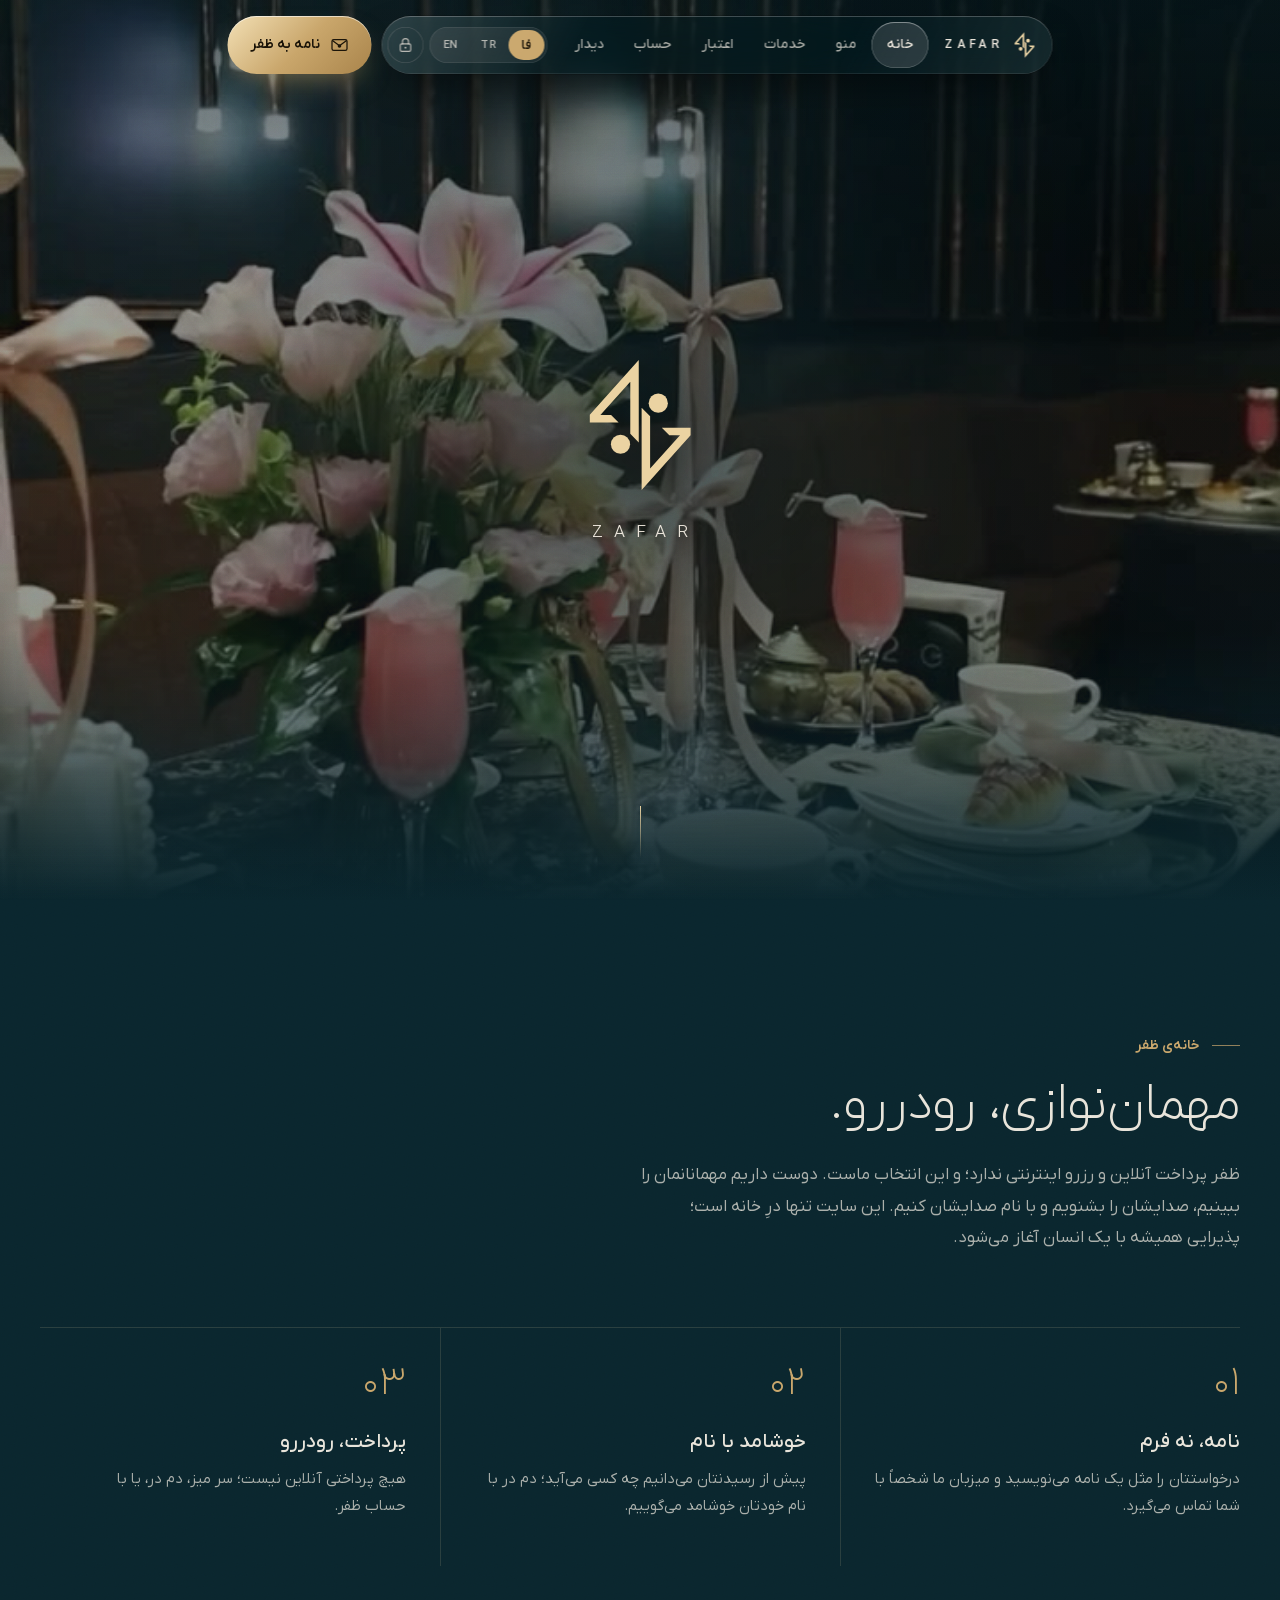
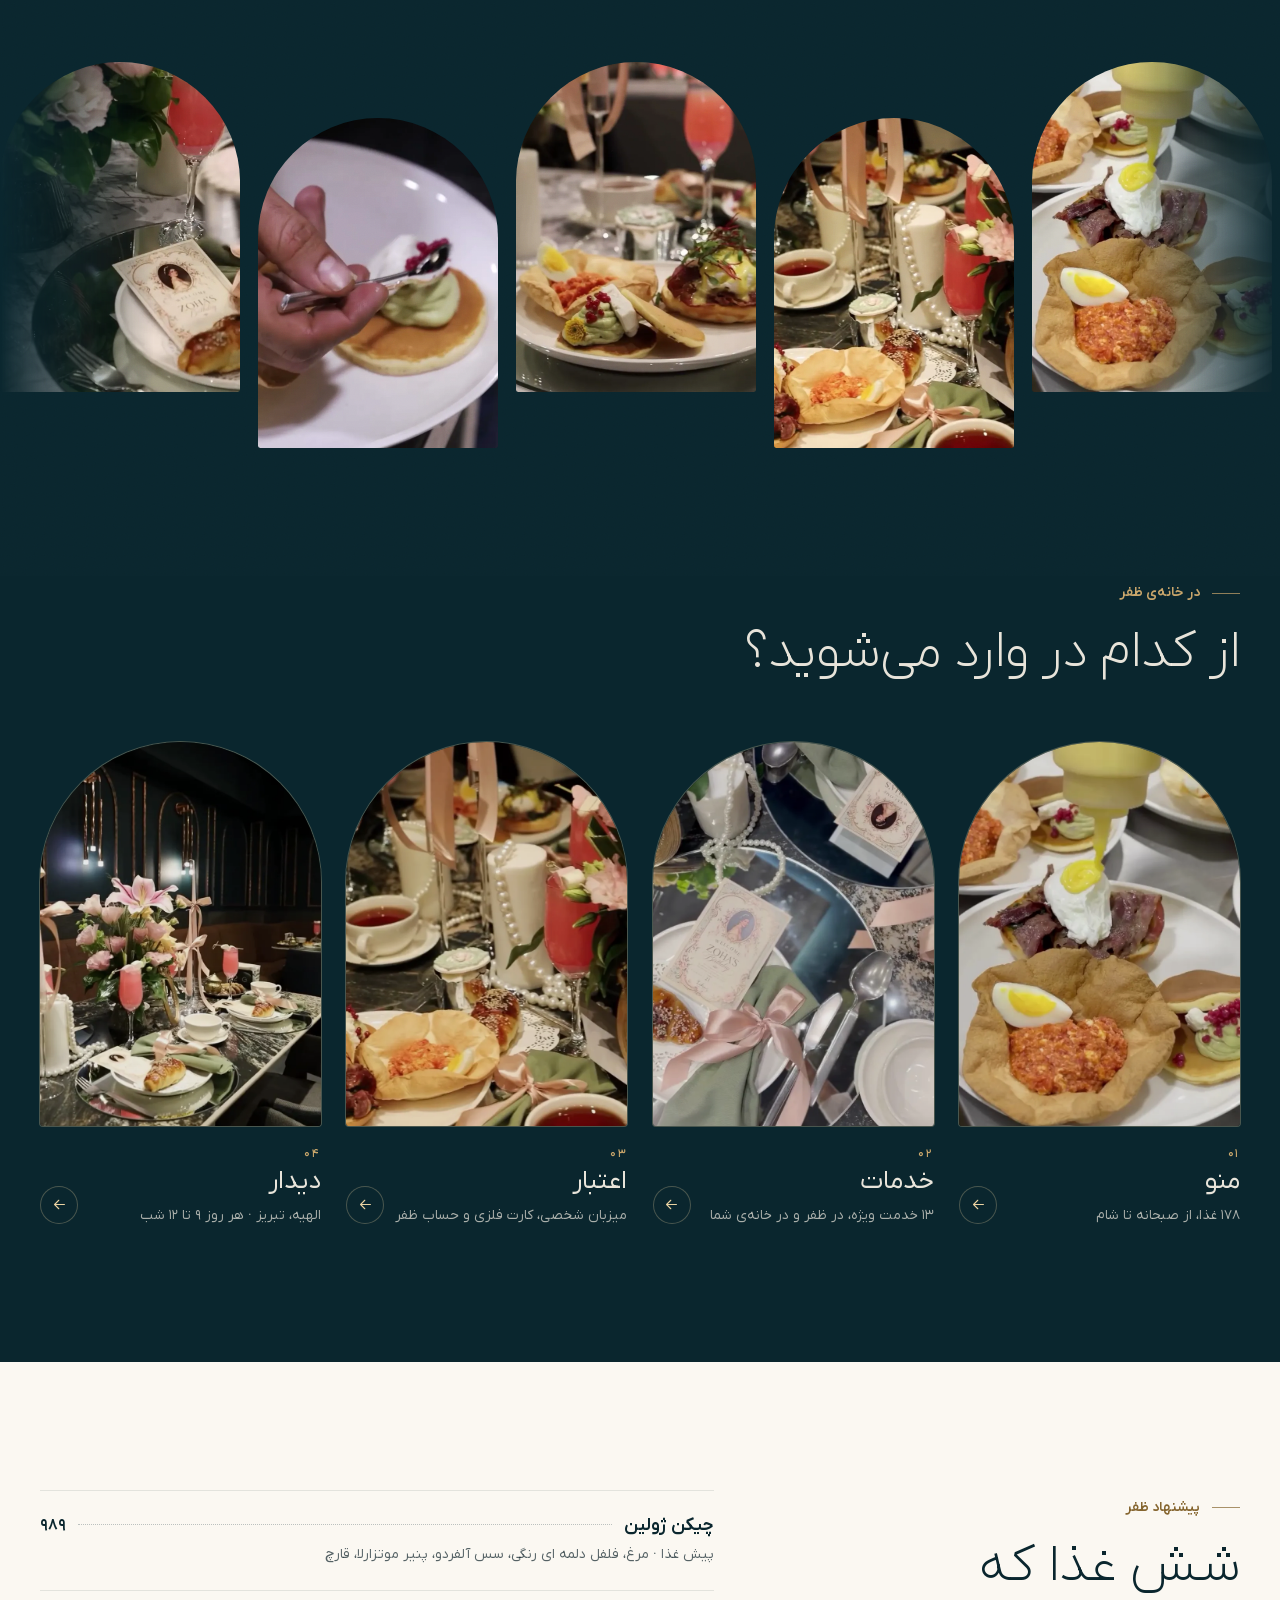
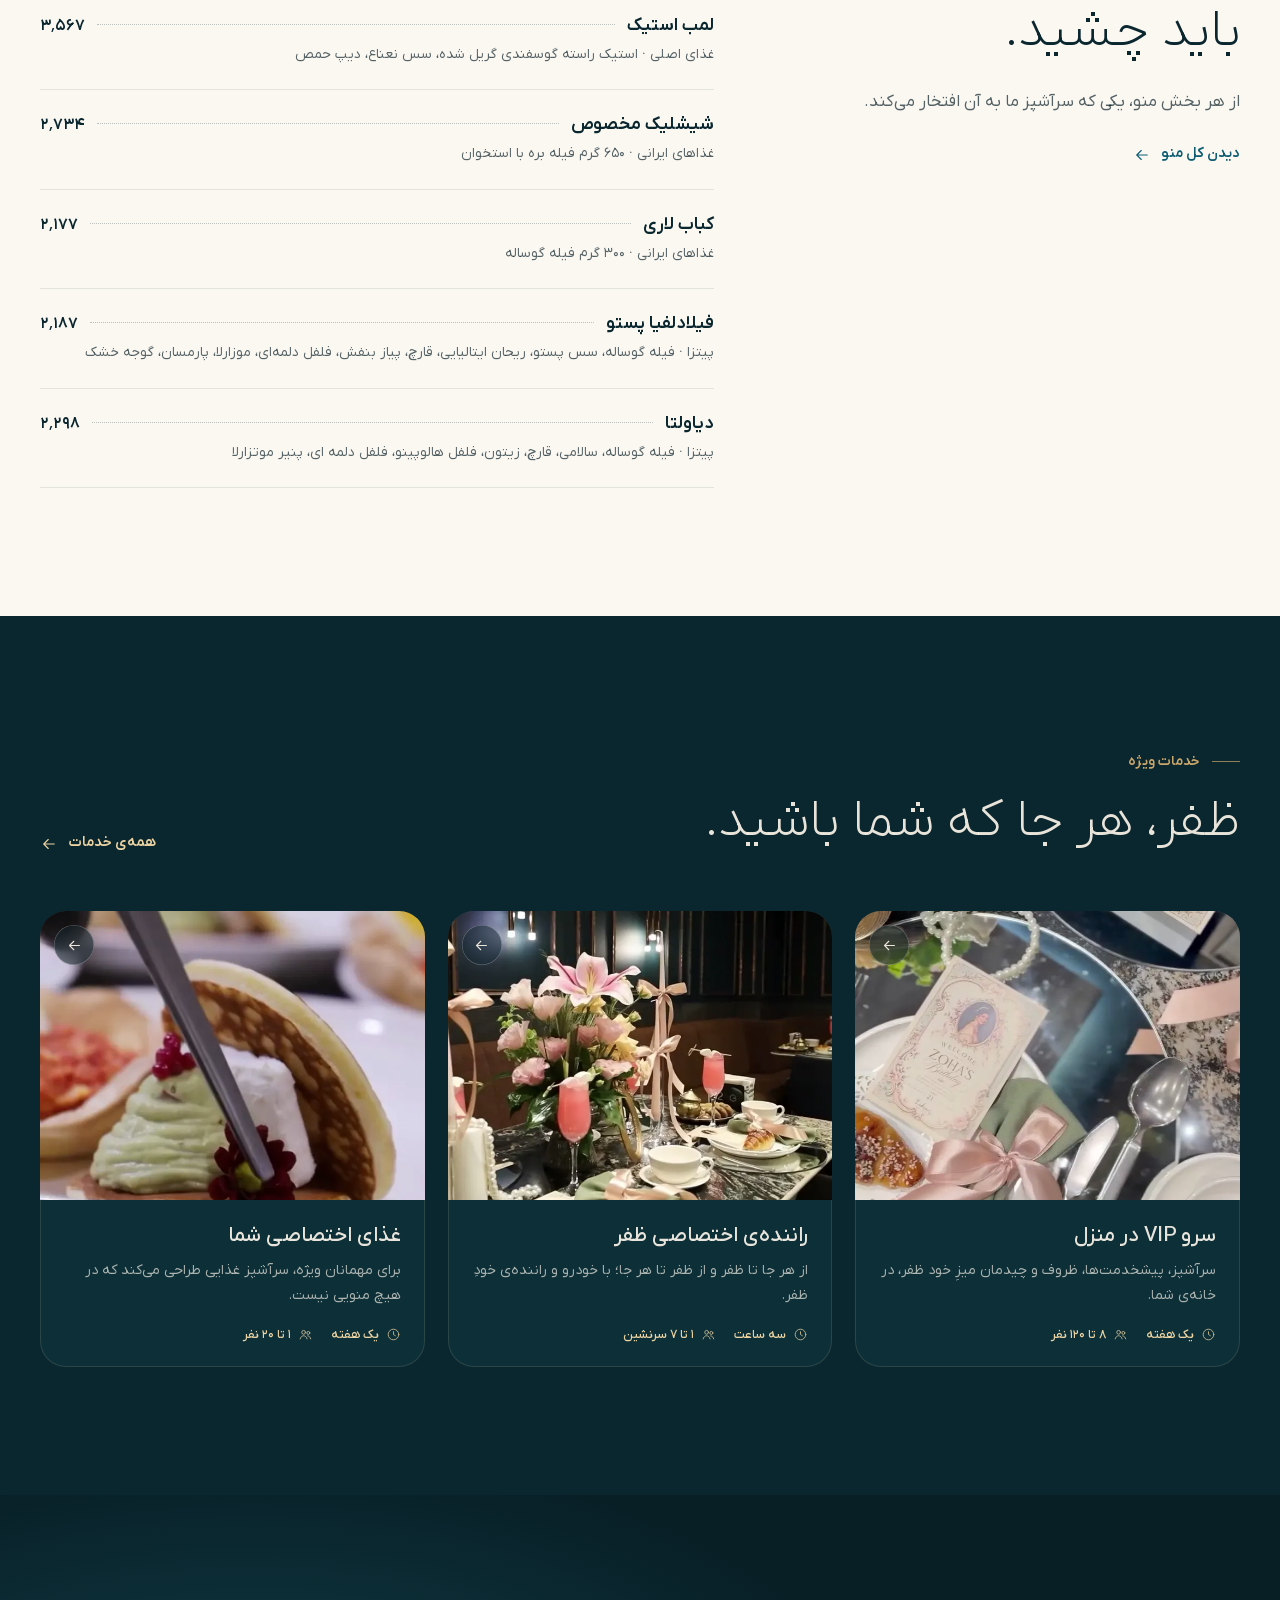
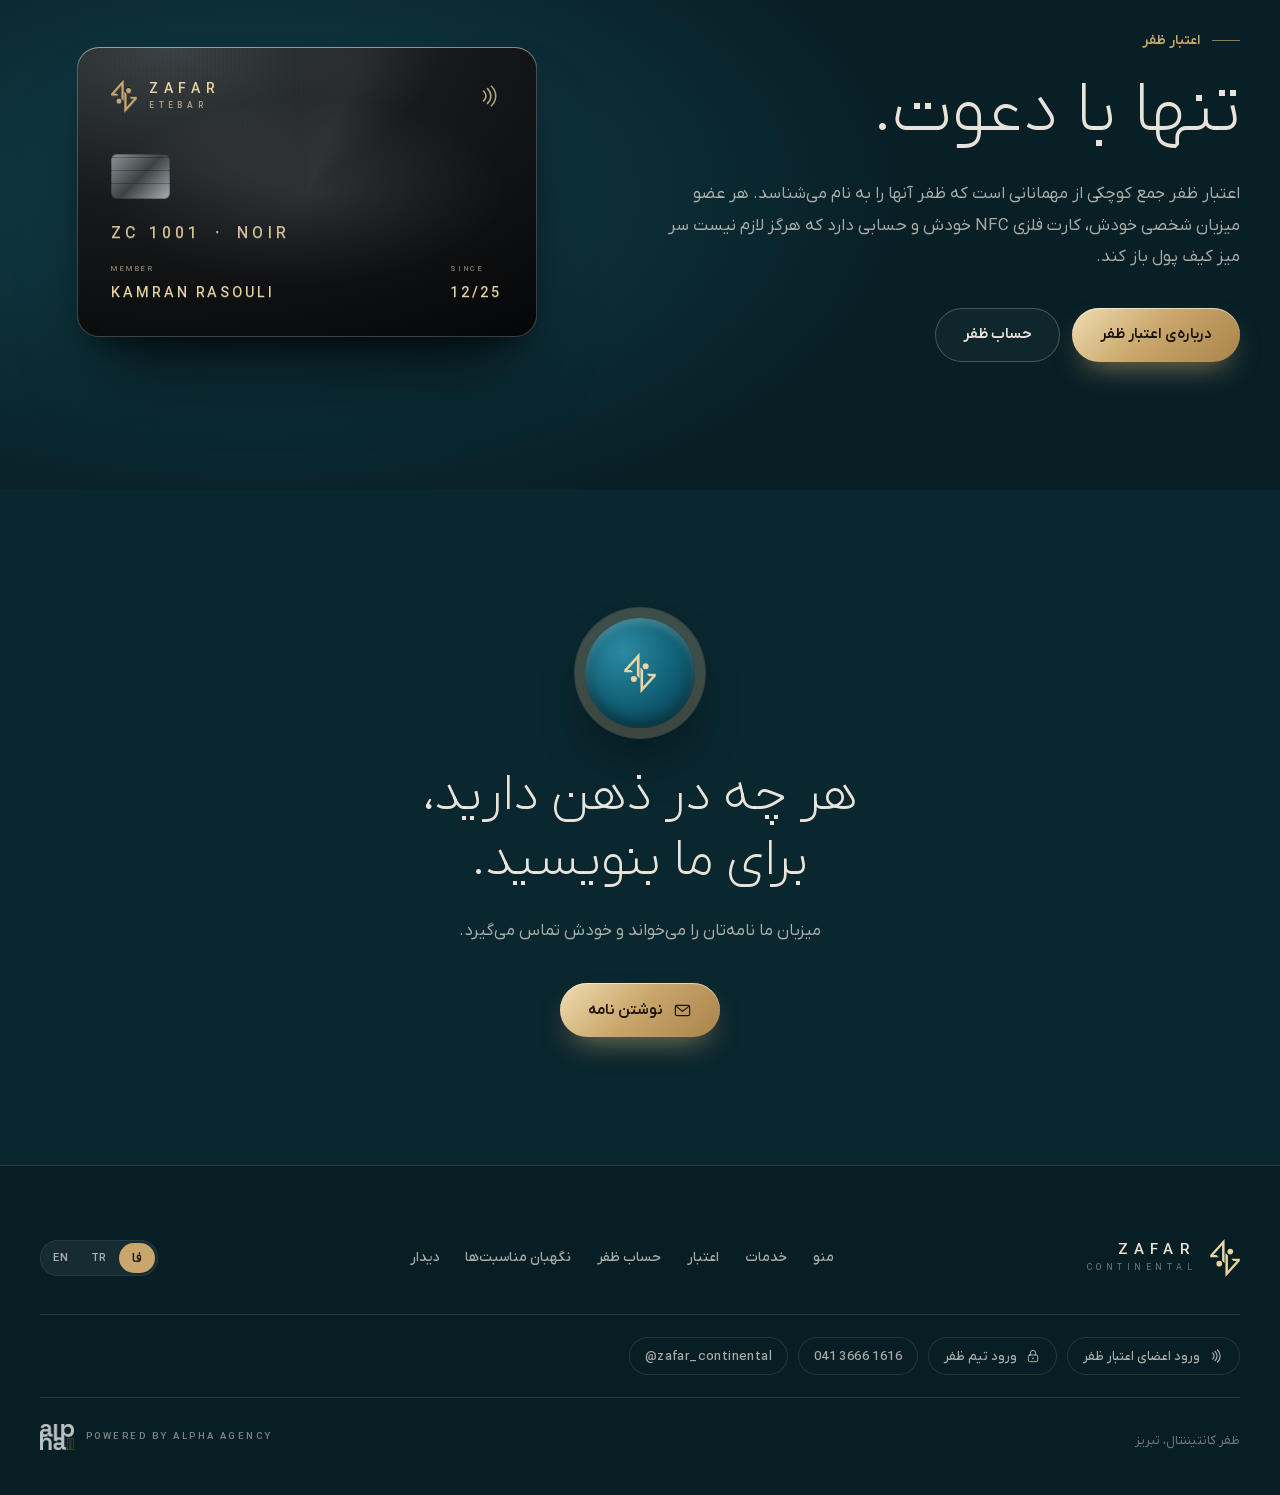
==== commit 20796fab: "Right-to-left column spacing on rituals, steps and facts Co-Authored-By: Claude Opus 5.5 <noreply@an" ====
--- a/index.html
+++ b/index.html
@@ -16,9 +16,9 @@
 <link rel="preload" href="assets/fonts/yekan-fa.woff2" as="font" type="font/woff2" crossorigin>
 <link rel="preload" href="assets/fonts/yekan-lat.woff2" as="font" type="font/woff2" crossorigin>
 <link rel="preload" href="assets/video/hero-poster.jpg" as="image">
-<link rel="stylesheet" href="css/site.css?v=95acfee172">
+<link rel="stylesheet" href="css/site.css?v=cbcecc8fab">
 <script>try{var l=localStorage.getItem("zafar.lang");var q=new URLSearchParams(location.search).get("lang");l=q||l;if(l==="tr"||l==="en"){document.documentElement.lang=l;document.documentElement.dir="ltr";document.documentElement.dataset.lang=l}}catch(e){}</script>
-<script type="module" src="js/site.js?v=95acfee172"></script>
+<script type="module" src="js/site.js?v=cbcecc8fab"></script>
 </head>
 <body>
 
--- a/css/site.css
+++ b/css/site.css
@@ -275,7 +275,7 @@
 main > .house { background: linear-gradient(180deg, var(--night), var(--deep)); overflow: hidden; padding-bottom: 0; }
 .house-head { max-width: 780px; }
 .rituals { list-style: none; margin: 72px 0 0; padding: 0; display: grid; grid-template-columns: repeat(3, 1fr); border-top: 1px solid var(--hair); }
-.rituals li { padding: 36px 34px 46px 0; border-inline-end: 1px solid var(--hair); }
+.rituals li { padding-block: 36px 46px; padding-inline: 0 34px; border-inline-end: 1px solid var(--hair); }
 .rituals li + li { padding-inline-start: 34px; }
 .rituals li:last-child { border: 0; }
 .r-n { display: block; margin-bottom: 24px; font: 200 40px/1 var(--body); color: var(--gold); letter-spacing: .02em; }
@@ -420,7 +420,7 @@
 .svc-card:hover .svc-go { background: var(--gold); color: #1B1408; transform: scale(1.08); }
 .steps { list-style: none; margin: 0; padding: 0; display: grid; grid-template-columns: repeat(4, 1fr); gap: 0; border-top: 1px solid var(--hair); counter-reset: s; }
 .steps.three { grid-template-columns: repeat(3, 1fr); }
-.steps li { padding: 30px 28px 10px 0; position: relative; }
+.steps li { padding-block: 30px 10px; padding-inline: 0 28px; position: relative; }
 .steps li + li { padding-inline-start: 28px; border-inline-start: 1px solid var(--hair); }
 .st-n { display: block; margin-bottom: 18px; font: 200 34px/1 var(--body); color: var(--gold); }
 .steps b { display: block; font: 600 17px/1.45 var(--body); margin-bottom: 8px; }
@@ -467,7 +467,7 @@
 .sd-arch img { width: 100%; height: 100%; object-fit: cover; border-radius: inherit; box-shadow: 0 40px 90px -30px rgba(0, 0, 0, .8), 0 0 0 1px rgba(235, 211, 162, .3); }
 .sd-arch figcaption { position: absolute; bottom: 18px; left: 50%; translate: -50% 0; padding: 8px 14px; border-radius: 999px; background: rgba(7, 30, 37, .6); -webkit-backdrop-filter: blur(14px); backdrop-filter: blur(14px); box-shadow: var(--edge-d); color: var(--gold-hi); font: 500 12px/1 var(--body); white-space: nowrap; }
 .facts { margin: clamp(56px, 7vw, 90px) 0 0; display: grid; grid-template-columns: repeat(4, 1fr); border-top: 1px solid var(--hair); border-bottom: 1px solid var(--hair); }
-.facts > div { padding: 24px 24px 26px 0; }
+.facts > div { padding-block: 24px 26px; padding-inline: 0 24px; }
 .facts > div + div { padding-inline-start: 24px; border-inline-start: 1px solid var(--hair); }
 .facts dt { display: flex; align-items: center; gap: 9px; color: var(--gold); font: 500 13px/1.3 var(--body); margin-bottom: 8px; }
 .facts dt .ico { width: 17px; height: 17px; }
@@ -648,7 +648,7 @@
 .st-rows li { display: grid; grid-template-columns: auto 1fr auto; gap: 14px; align-items: center; padding: 11px 0; border-top: 1px dashed rgba(10, 38, 46, .12); font-size: 14px; }
 .st-rows time { color: var(--text-3); font-size: 12.5px; min-width: 52px; }
 .st-rows b { font-weight: 500; white-space: nowrap; }
-.st-foot { margin-top: 18px; padding: 16px 64px 0 0; padding-inline: 0 64px; border-top: 1px solid var(--hair-l); display: flex; align-items: center; justify-content: space-between; gap: 12px; font-size: 13px; color: var(--text-2); }
+.st-foot { margin-top: 18px; padding-block: 16px 0; padding-inline: 0 64px; border-top: 1px solid var(--hair-l); display: flex; align-items: center; justify-content: space-between; gap: 12px; font-size: 13px; color: var(--text-2); }
 .st-sign { font: 300 24px/1 var(--lat); color: var(--teal); transform: rotate(-4deg); letter-spacing: .02em; }
 .wax { position: absolute; inset-inline-end: -18px; bottom: -22px; width: 78px; height: 78px; border-radius: 50%; display: grid; place-items: center; background: radial-gradient(circle at 35% 30%, #2B8AA1, #0F5D73 55%, #083845); box-shadow: inset 0 -4px 10px rgba(0, 0, 0, .35), inset 0 3px 6px rgba(255, 255, 255, .25), 0 10px 20px -8px rgba(7, 30, 37, .6); color: rgba(235, 211, 162, .95); transform: rotate(-12deg); }
 .wax .zmark { width: 22px; height: 28px; filter: drop-shadow(0 -1px 0 rgba(0, 0, 0, .3)); }
